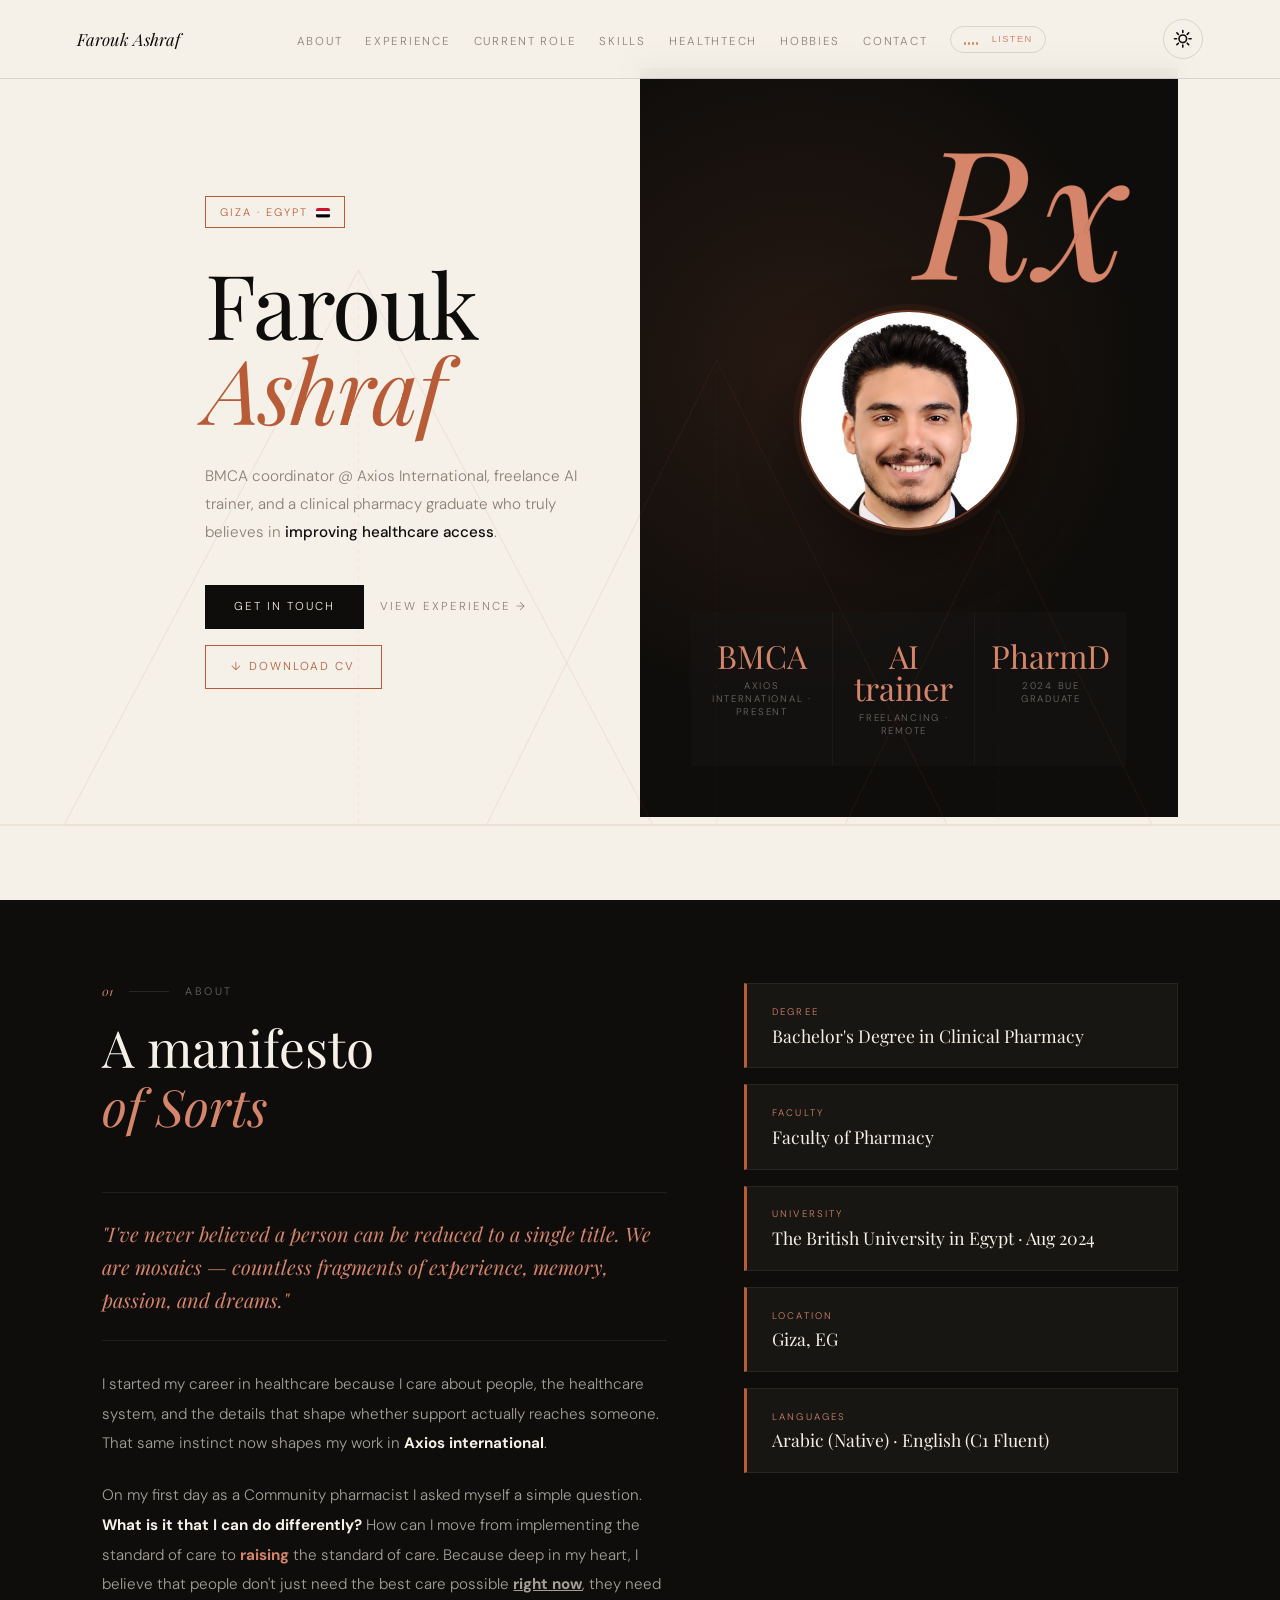
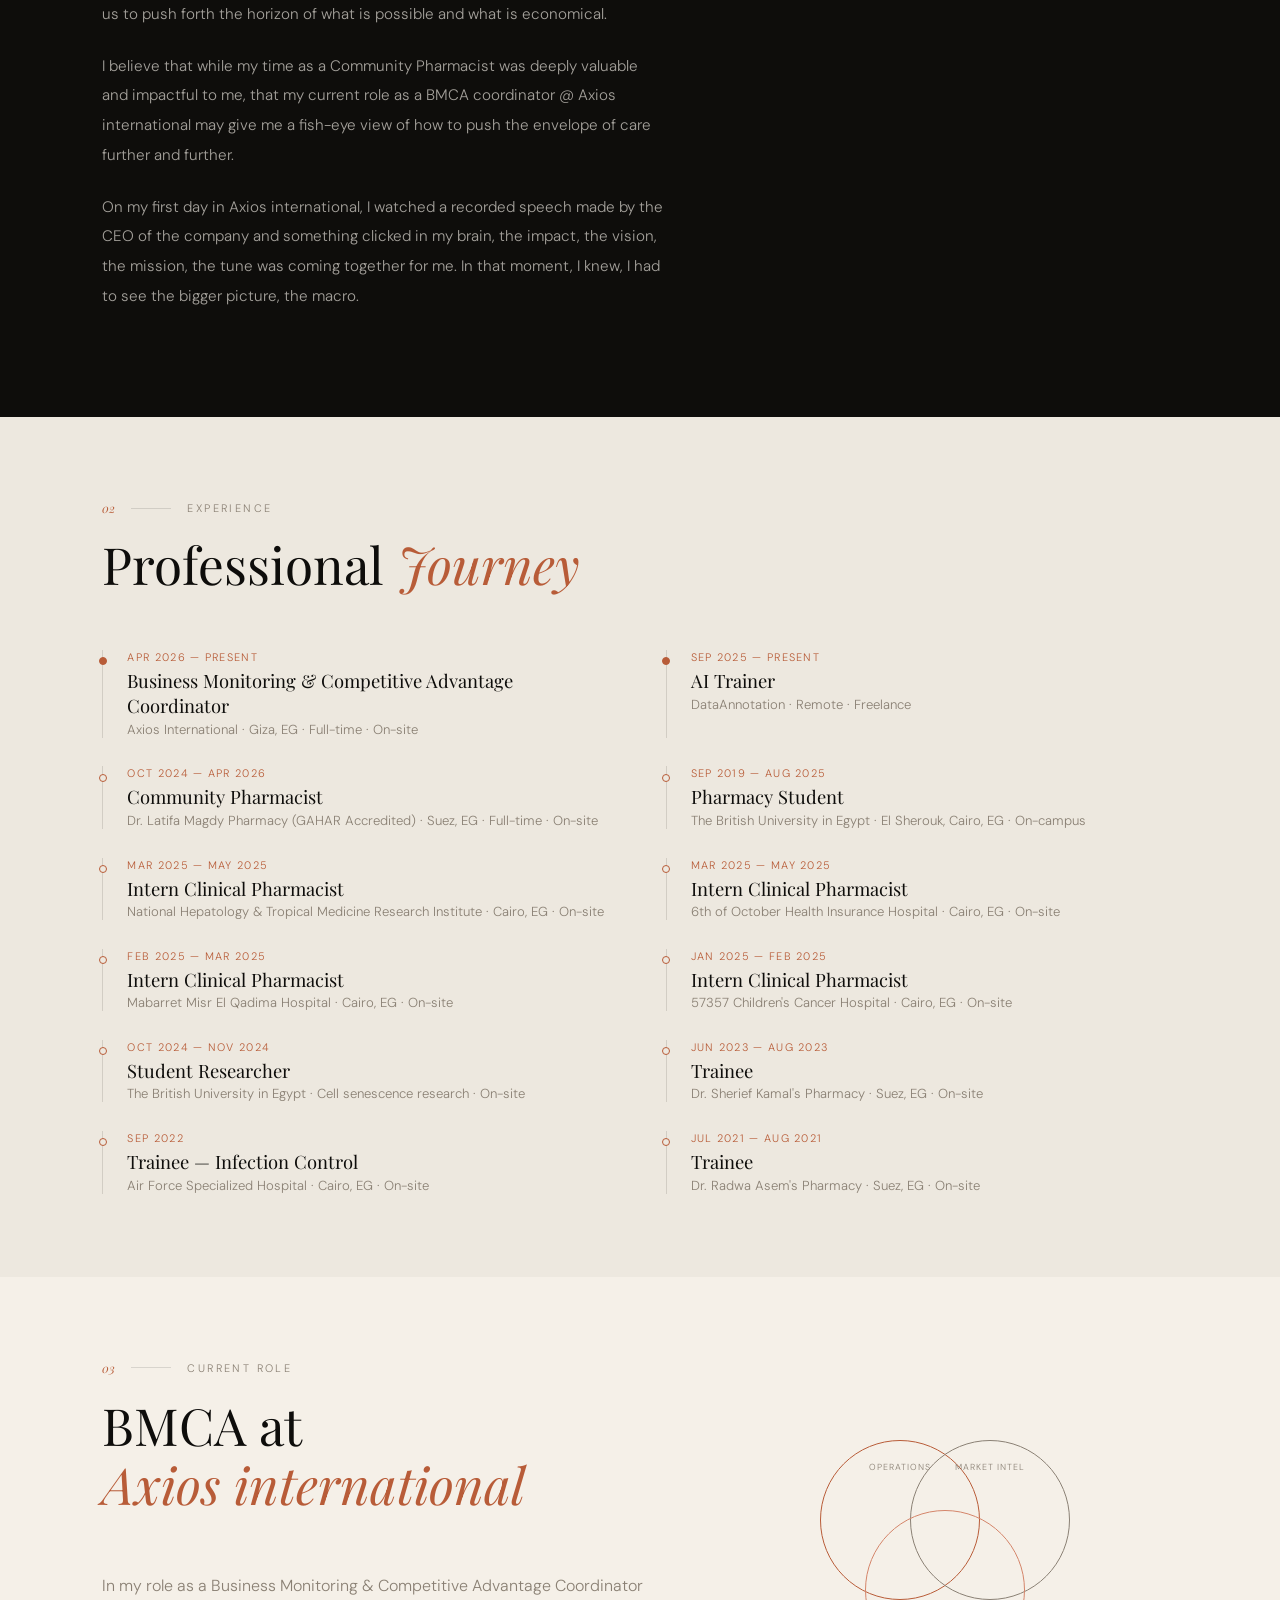
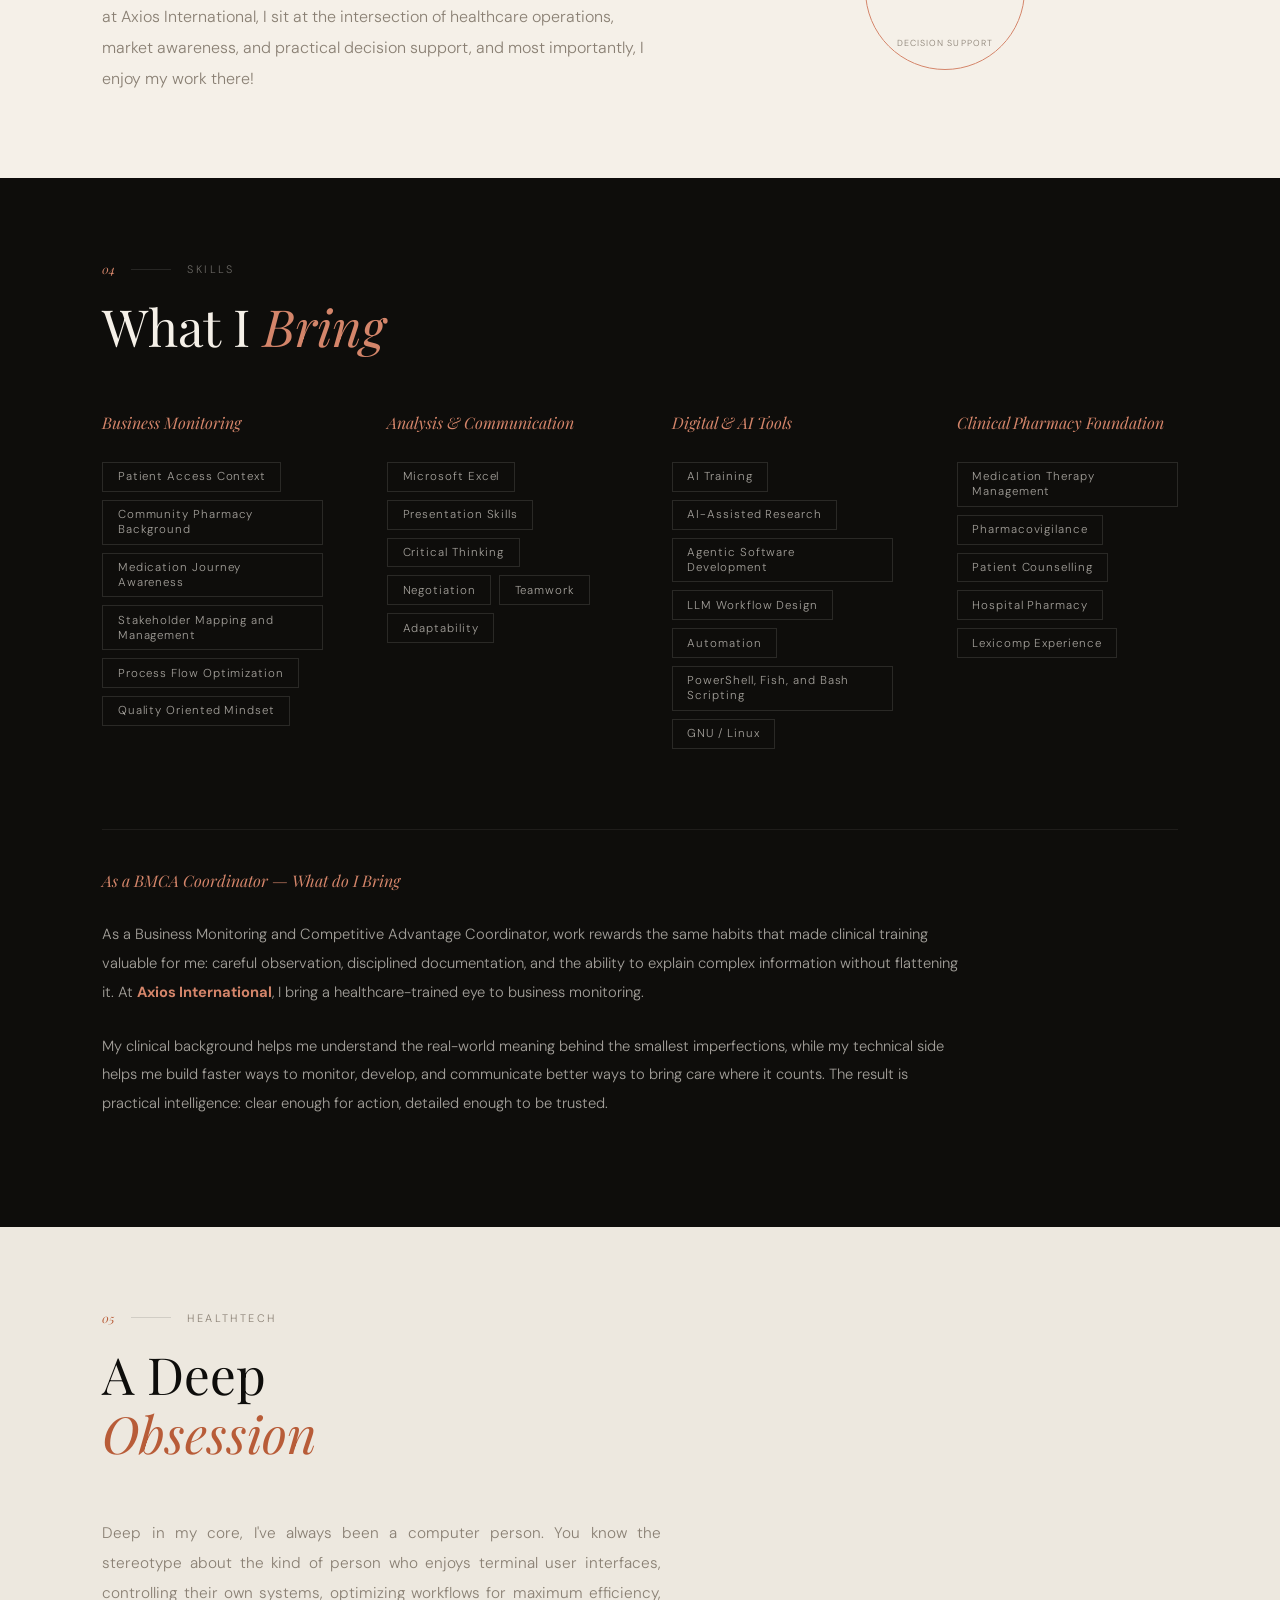
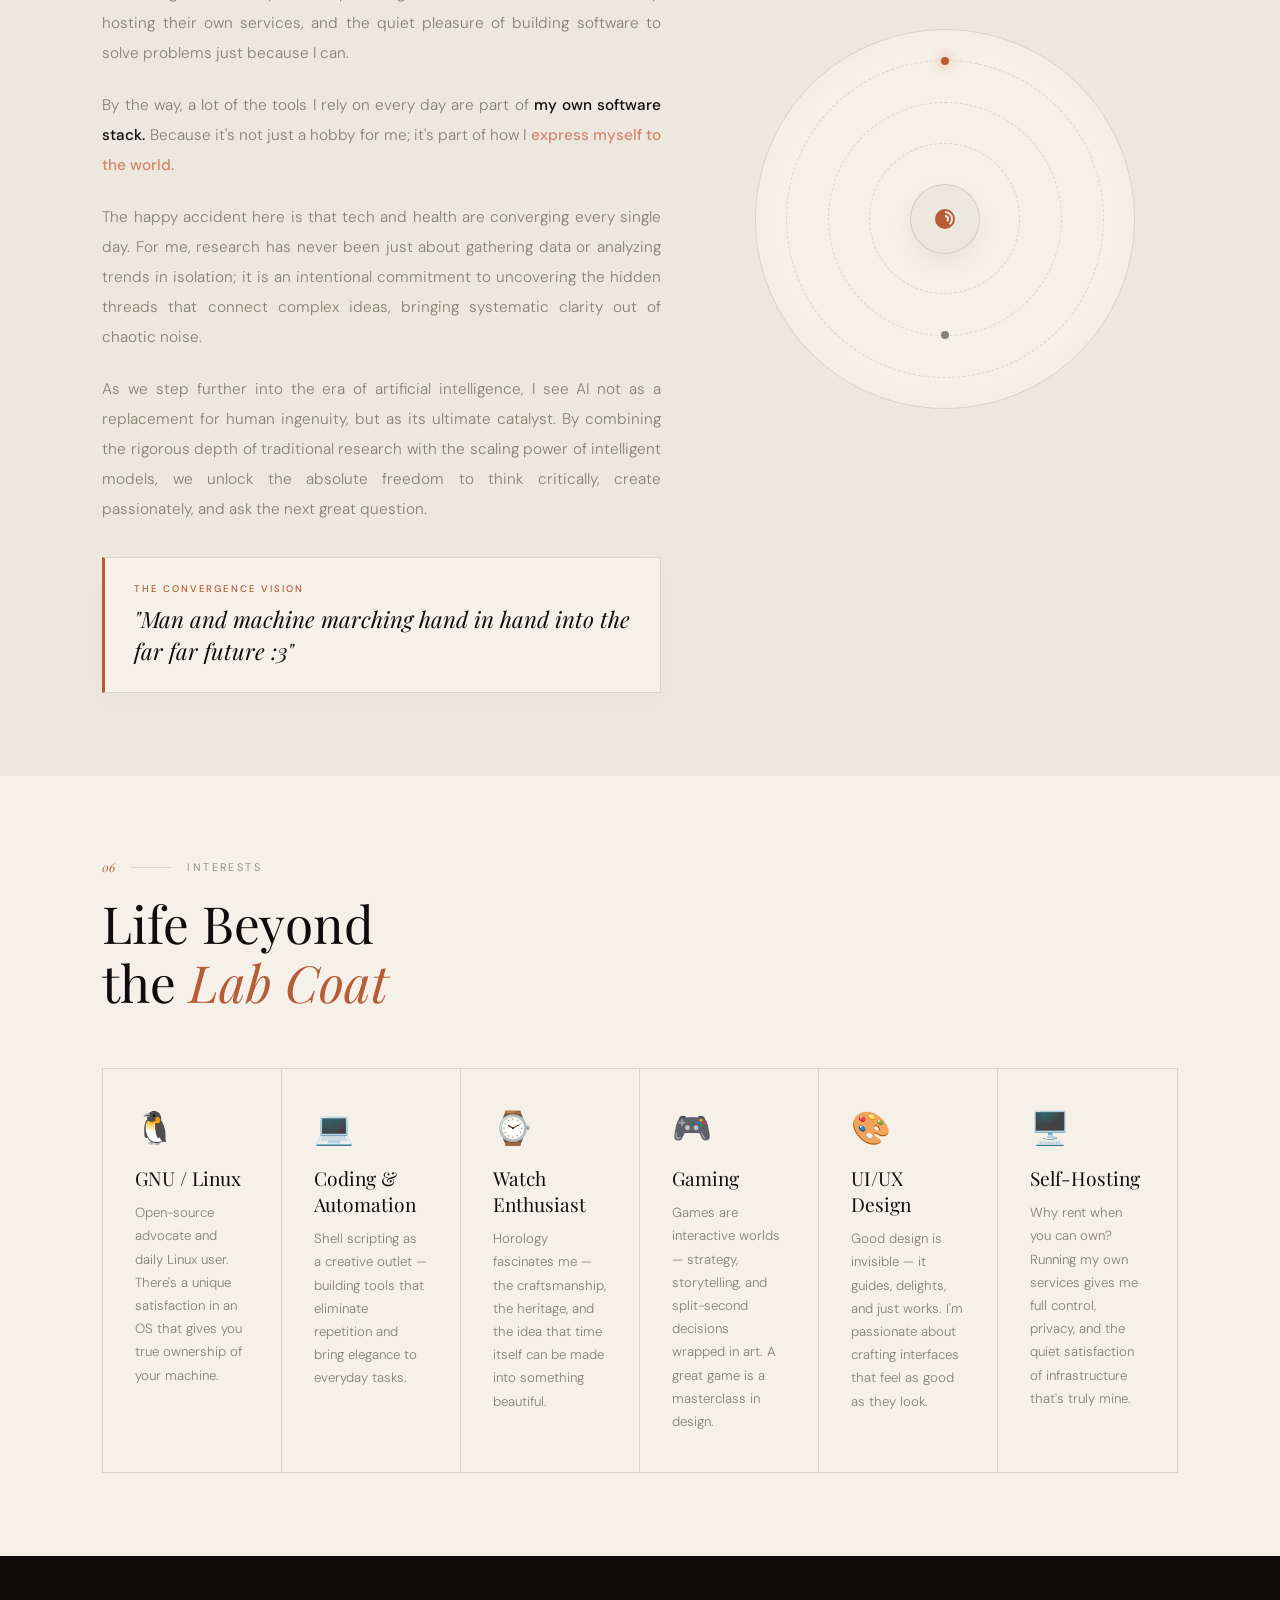
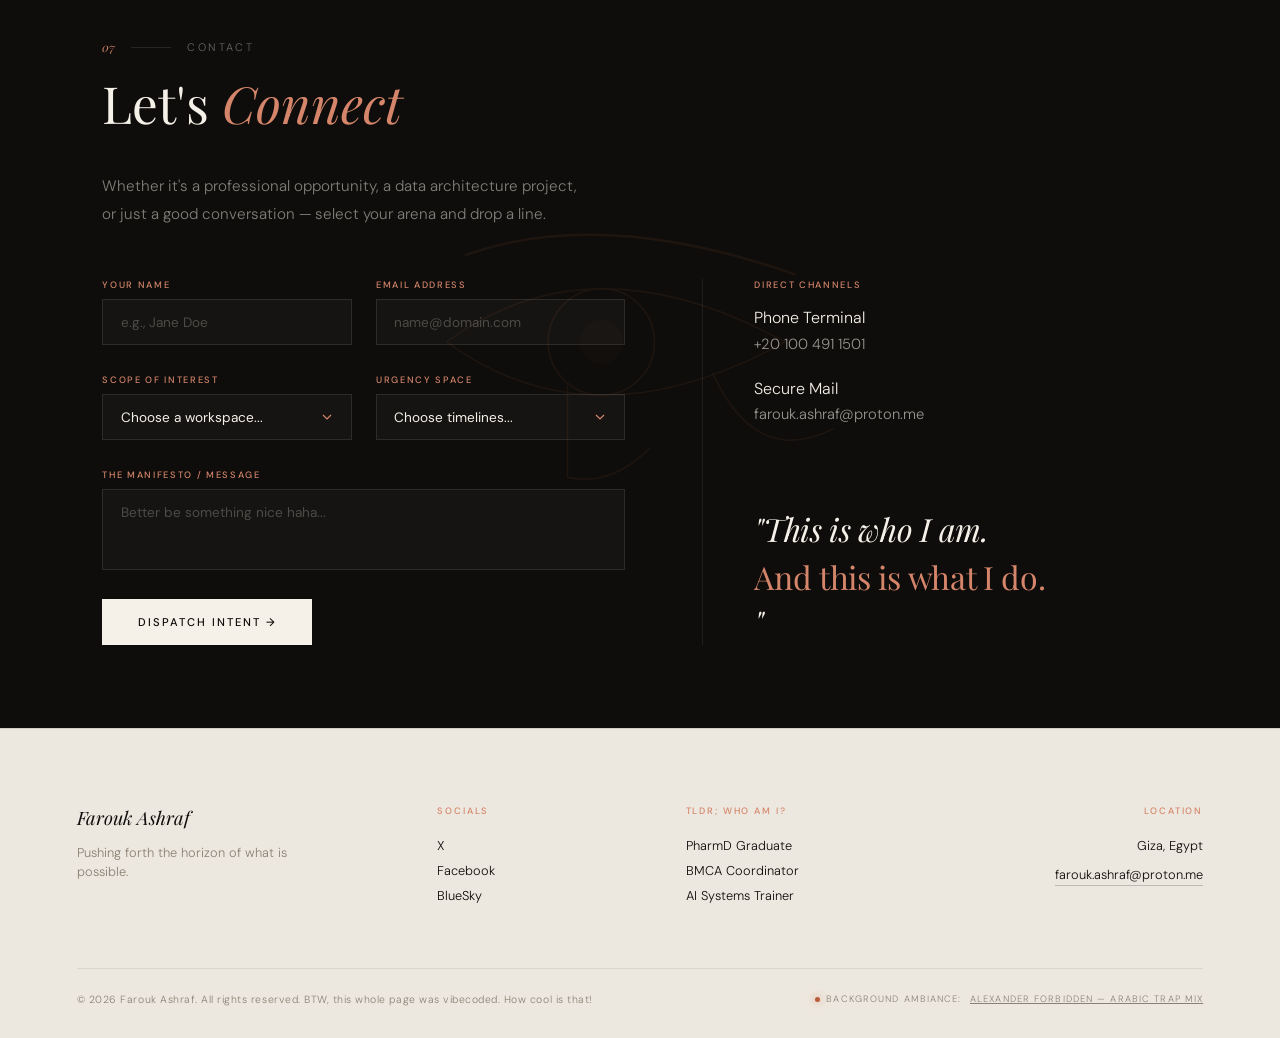
==== index.html @ 3fad33ab "BIG UPDATE" ====
<!DOCTYPE html>
<html lang="en">
<head>
  <link rel="shortcut icon" type="image/x-icon" href="pharmacy.ico">
<meta charset="UTF-8">
<meta name="viewport" content="width=device-width, initial-scale=1.0">
<title>Farouk Ashraf — BMCA Coordinator</title>
<link href="https://fonts.googleapis.com/css2?family=Playfair+Display:ital,wght@0,400;0,500;1,400;1,500&family=DM+Sans:wght@300;400;500&display=swap" rel="stylesheet">
<script>
  (() => {
    const storedTheme = localStorage.getItem('theme-preference');
    const systemPrefersDark = window.matchMedia('(prefers-color-scheme: dark)').matches;
    const theme = storedTheme || (systemPrefersDark ? 'dark' : 'light');
    document.documentElement.setAttribute('data-theme', theme);
  })();
</script>
<style>
  :root {
    --ink: #0e0d0b;
    --paper: #f5f0e8;
    --paper2: #ede8df;
    --rust: #b85c38;
    --rust-light: #d4856a;
    --muted: #8a8074;
    --line: rgba(14,13,11,0.12);
  }

  *, *::before, *::after { box-sizing: border-box; margin: 0; padding: 0; }
  html { scroll-behavior: smooth; }
  html[data-theme="dark"] { color-scheme: dark; }

  body {
    font-family: 'DM Sans', sans-serif;
    background: var(--paper);
    color: var(--ink);
    font-weight: 300;
    overflow-x: hidden;
    transition: background 0.35s ease, color 0.35s ease;
    position: relative;
  }
  body.has-custom-cursor { cursor: none; }

  body,
  nav,
  footer,
  .hero-left,
  .hero-right,
  .about,
  .skills,
  .experience,
  .bmca,
  .tech,
  .hobbies,
  .contact,
  .hobby,
  .bmca-panel,
  .tech-stack,
  .tech-card,
  .contact-item,
  .theme-toggle,
  .nav-menu-toggle,
  .timeline::before,
  .sec-rule,
  .hobbies-row,
  .tech-manifesto,
  .engine-container,
  .bmca-visual,
  .intersection-ring,
  .sacred-geometry,
  .contact-form-container,
  .contact-input,
  .contact-select,
  .btn-submit,
  .audio-node-wrapper,
  .audio-visualizer-node,
  .audio-popup-panel {
    transition: background 0.35s ease, color 0.35s ease, border-color 0.35s ease, box-shadow 0.35s ease;
  }

  .nav-logo,
  .nav-links a,
  h1,
  h2,
  .hero-bio,
  .hero-bio strong,
  .timeline-role,
  .timeline-place,
  .hobby-title,
  .hobby-desc,
  .sec-name,
  .contact-val,
  .closing-signature,
  footer a,
  .manifesto-quote {
    transition: color 0.35s ease;
  }

  .timeline-item::before {
    transition: background 0.35s ease, border-color 0.35s ease;
  }

  /* ── CURSOR ────────────────────────────────────── */
  .cursor {
    width: 10px; height: 10px;
    background: var(--rust); border-radius: 50%;
    position: fixed; pointer-events: none; z-index: 9999;
    top: 0; left: 0;
    opacity: 0;
    transform: translate(-50%, -50%);
    transition: width 0.25s ease, height 0.25s ease, opacity 0.3s ease;
    will-change: left, top;
  }
  .cursor-ring {
    width: 36px; height: 36px;
    border: 1.5px solid var(--rust); border-radius: 50%;
    position: fixed; pointer-events: none; z-index: 9998;
    top: 0; left: 0;
    opacity: 0;
    transform: translate(-50%, -50%);
    transition: width 0.25s ease, height 0.25s ease, opacity 0.3s ease;
    will-change: left, top;
  }
  .cursor.is-visible { opacity: 1; }
  .cursor-ring.is-visible { opacity: 0.45; }
  @media (pointer: coarse) {
    body.has-custom-cursor { cursor: auto; }
    .cursor, .cursor-ring { display: none; }
  }

  /* ── NAV ───────────────────────────────────────── */
  nav {
    position: fixed; top: 0; width: 100%; z-index: 100;
    display: flex; justify-content: space-between; align-items: center;
    padding: 1.2rem 6vw;
    background: rgba(245,240,232,0.93);
    backdrop-filter: blur(12px);
    border-bottom: 1px solid var(--line);
  }
  .nav-logo {
    font-family: 'Playfair Display', serif;
    font-size: 1.05rem; font-style: italic;
    color: var(--ink); text-decoration: none; white-space: nowrap;
  }
  .nav-links { display: flex; gap: clamp(0.7rem, 1.8vw, 1.8rem); list-style: none; align-items: center; }
  .nav-links a {
    font-size: clamp(0.6rem, 1.2vw, 0.72rem);
    letter-spacing: 0.15em; text-transform: uppercase;
    text-decoration: none; color: var(--muted); transition: color 0.3s;
    position: relative;
  }
  .nav-links a::after {
    content: ''; position: absolute; bottom: -3px; left: 0;
    width: 0; height: 1px; background: var(--rust); transition: width 0.3s;
  }
  .nav-links a:hover { color: var(--rust); }
  .nav-links a:hover::after { width: 100%; }
  
  /* ── AUDIO CONTROLLER & FLOATING POPUP SYSTEM ──── */
  .audio-node-wrapper {
    position: relative;
    display: inline-block;
  }
  .audio-visualizer-node {
    display: inline-flex;
    align-items: center;
    gap: 0.6rem;
    border: 1px solid var(--line);
    padding: 0.4rem 0.8rem;
    border-radius: 999px;
    cursor: pointer;
    background: transparent;
    color: var(--rust-light);
    user-select: none;
  }
  .audio-visualizer-node:hover {
    border-color: var(--rust);
    color: var(--rust);
  }
  .visualizer-waves-box {
    display: flex;
    align-items: flex-end;
    gap: 2px;
    width: 18px;
    height: 12px;
  }
  .visualizer-bar {
    width: 2px;
    height: 3px;
    background: currentColor;
    border-radius: 1px;
    transform-origin: bottom;
    transition: height 0.15s ease;
  }
  .audio-node-label {
    font-size: 0.58rem;
    letter-spacing: 0.15em;
    text-transform: uppercase;
    font-weight: 500;
  }

  /* Elegant Glassmorphism Popup Menu Panel */
  .audio-popup-panel {
    position: absolute;
    top: calc(100% + 0.6rem);
    right: 0;
    width: 240px;
    background: rgba(245, 240, 232, 0.96);
    backdrop-filter: blur(16px);
    border: 1px solid var(--line);
    border-radius: 12px;
    padding: 1.2rem;
    box-shadow: 0 16px 36px rgba(14, 13, 11, 0.08);
    display: flex;
    flex-direction: column;
    gap: 1rem;
    opacity: 0;
    visibility: hidden;
    transform: translateY(-8px);
    transition: opacity 0.25s ease, transform 0.25s ease, visibility 0.25s;
    z-index: 200;
  }
  .audio-popup-panel.is-active {
    opacity: 1;
    visibility: visible;
    transform: translateY(0);
  }
  .popup-track-title {
    font-family: 'Playfair Display', serif;
    font-size: 0.88rem;
    font-style: italic;
    color: var(--ink);
    line-height: 1.3;
  }
  .popup-track-artist {
    font-size: 0.62rem;
    letter-spacing: 0.05em;
    color: var(--muted);
    text-transform: uppercase;
    margin-top: -0.2rem;
  }
  .popup-controls-row {
    display: flex;
    align-items: center;
    gap: 1rem;
    border-top: 1px solid rgba(14, 13, 11, 0.06);
    padding-top: 0.8rem;
  }
  .btn-popup-play {
    background: var(--ink);
    border: none;
    color: var(--paper);
    width: 2.2rem;
    height: 2.2rem;
    border-radius: 50%;
    display: flex;
    align-items: center;
    justify-content: center;
    cursor: pointer;
    transition: background 0.3s, transform 0.2s, color 0.3s;
    flex-shrink: 0;
    padding: 0;
  }
  .btn-popup-play:hover {
    background: var(--rust);
    transform: scale(1.05);
  }
  .btn-popup-play svg {
    width: 0.8rem;
    height: 0.8rem;
    fill: currentColor;
    display: block;
  }
  .volume-slider-box {
    display: flex;
    flex-direction: column;
    gap: 0.25rem;
    width: 100%;
  }
  .volume-slider {
    -webkit-appearance: none;
    appearance: none;
    width: 100%;
    height: 3px;
    background: var(--rust);
    border-radius: 2px;
    outline: none;
    cursor: pointer;
  }
  .volume-slider::-webkit-slider-thumb {
    -webkit-appearance: none;
    appearance: none;
    width: 10px;
    height: 10px;
    border-radius: 50%;
    background: var(--rust);
    transition: transform 0.2s;
  }
  .volume-slider::-webkit-slider-thumb:hover {
    transform: scale(1.3);
  }

  .theme-toggle {
    width: 2.5rem;
    height: 2.5rem;
    display: inline-flex;
    align-items: center;
    justify-content: center;
    border: 1px solid var(--line);
    background: transparent;
    color: var(--ink);
    cursor: pointer;
    font-family: inherit;
    padding: 0;
    border-radius: 999px;
    transition: color 0.3s, border-color 0.3s, background 0.3s, transform 0.25s ease, box-shadow 0.25s ease;
  }
  .theme-toggle:hover {
    color: var(--rust);
    border-color: var(--rust);
    background: rgba(184,92,56,0.05);
    transform: translateY(-1px) rotate(8deg);
    box-shadow: 0 8px 18px rgba(14,13,11,0.08);
  }
  .theme-toggle:active {
    transform: scale(0.92) rotate(-6deg);
  }
  .nav-label-short { display: none; }
  .theme-toggle-track {
    position: relative;
    width: 1.35rem;
    height: 1.35rem;
    display: block;
  }
  .theme-icon {
    position: absolute;
    inset: 0;
    width: 100%;
    height: 100%;
    fill: none;
    stroke: currentColor;
    stroke-width: 1.8;
    stroke-linecap: round;
    stroke-linejoin: round;
    transition: transform 0.35s ease, opacity 0.35s ease;
  }
  .theme-icon-moon {
    fill: currentColor;
    stroke: none;
  }
  html[data-theme="light"] .theme-icon-sun {
    opacity: 1;
    transform: rotate(0deg) scale(1);
  }
  html[data-theme="light"] .theme-icon-moon {
    opacity: 0;
    transform: rotate(-90deg) scale(0.4);
  }
  html[data-theme="dark"] .theme-icon-sun {
    opacity: 0;
    transform: rotate(90deg) scale(0.4);
  }
  html[data-theme="dark"] .theme-icon-moon {
    opacity: 1;
    transform: rotate(0deg) scale(1);
  }
  .nav-menu-toggle {
    display: none;
    align-items: center;
    justify-content: center;
    width: 2.5rem;
    height: 2.5rem;
    border: 1px solid var(--line);
    background: transparent;
    color: var(--ink);
    cursor: pointer;
    transition: color 0.3s, border-color 0.3s, background 0.3s;
  }
  .nav-menu-toggle:hover {
    color: var(--rust);
    border-color: var(--rust);
    background: rgba(184,92,56,0.05);
  }
  .nav-menu-icon {
    position: relative;
    display: block;
    width: 1rem;
    height: 0.7rem;
  }
  .nav-menu-icon::before,
  .nav-menu-icon::after,
  .nav-menu-icon span {
    content: '';
    position: absolute;
    left: 0;
    width: 100%;
    height: 1px;
    background: currentColor;
    transition: transform 0.3s ease, opacity 0.3s ease, top 0.3s ease;
  }
  .nav-menu-icon::before { top: 0; }
  .nav-menu-icon span { top: 50%; transform: translateY(-50%); }
  .nav-menu-icon::after { top: calc(100% - 1px); }
  nav.menu-open .nav-menu-icon::before {
    top: 50%;
    transform: translateY(-50%) rotate(45deg);
  }
  nav.menu-open .nav-menu-icon span { opacity: 0; }
  nav.menu-open .nav-menu-icon::after {
    top: 50%;
    transform: translateY(-50%) rotate(-45deg);
  }

  /* ── HERO ──────────────────────────────────────── */
  .hero {
    min-height: 100svh;
    display: grid; grid-template-columns: 1fr 1fr;
    padding-top: 68px;
    position: relative;
  }
  .hero-left {
    display: flex; flex-direction: column; justify-content: center;
    padding: clamp(3rem,8vw,7rem) clamp(1.5rem,4vw,4vw) clamp(3rem,8vw,7rem) clamp(2rem,8vw,8vw);
    position: relative;
    z-index: 5;
  }
  .hero-tag {
    display: inline-block;
    font-size: clamp(0.6rem, 1.1vw, 0.68rem);
    letter-spacing: 0.18em; line-height: 1.7; text-transform: uppercase;
    color: var(--rust); border: 1px solid var(--rust);
    padding: 0.35rem 0.9rem; margin-bottom: clamp(1.2rem,3vw,2rem); width: fit-content; max-width: 100%;
    opacity: 0; animation: fadeUp 0.8s ease forwards 0.2s;
  }
  h1 {
    font-family: 'Playfair Display', serif;
    font-size: clamp(3rem, 7vw, 6.5rem);
    font-weight: 400; line-height: 0.95; letter-spacing: -0.02em;
    margin-bottom: clamp(1.2rem,3vw,2rem);
    opacity: 0; animation: fadeUp 0.9s ease forwards 0.4s;
  }
  h1 em { font-style: italic; color: var(--rust); display: block; }
  .hero-bio {
    font-size: clamp(0.85rem, 1.4vw, 0.95rem); line-height: 1.85; color: var(--muted);
    max-width: 420px; margin-bottom: clamp(1.5rem,3vw,2.5rem);
    opacity: 0; animation: fadeUp 0.8s ease forwards 0.6s;
  }
  .hero-bio strong { color: var(--ink); font-weight: 500; }
  .hero-actions {
    display: flex; gap: 1rem; align-items: center; flex-wrap: wrap;
    opacity: 0; animation: fadeUp 0.8s ease forwards 0.8s;
  }
  .btn-primary {
    font-size: clamp(0.65rem,1.1vw,0.72rem); letter-spacing: 0.18em; text-transform: uppercase;
    text-decoration: none; color: var(--paper); background: var(--ink);
    padding: 0.9rem 1.8rem; transition: background 0.4s; white-space: nowrap;
  }
  .btn-primary:hover { background: var(--rust); }
  .btn-ghost {
    font-size: clamp(0.65rem,1.1vw,0.72rem); letter-spacing: 0.18em; text-transform: uppercase;
    text-decoration: none; color: var(--muted); transition: color 0.3s; white-space: nowrap;
  }
  .btn-ghost:hover { color: var(--rust); }
  .btn-download {
    font-size: clamp(0.65rem,1.1vw,0.72rem); letter-spacing: 0.18em; text-transform: uppercase;
    background: none; border: 1px solid var(--rust); color: var(--rust);
    padding: 0.85rem 1.6rem; cursor: pointer; font-family: inherit;
    transition: background 0.35s, color 0.35s, box-shadow 0.35s, transform 0.25s;
    white-space: nowrap;
    backface-visibility: hidden;
    -webkit-backface-visibility: hidden;
    outline: 1px solid transparent;
    text-decoration: none;
  }
  .btn-download:hover { background: var(--rust); color: var(--paper); transform: translateY(-2px); box-shadow: 0 6px 18px rgba(184,92,56,0.25); }

  .hero-right {
    background: var(--ink); position: relative; overflow: hidden;
    display: flex; flex-direction: column; justify-content: flex-end;
    padding: clamp(2rem,4vw,4rem);
    opacity: 0; animation: fadeIn 1.2s ease forwards 0.3s;
  }
  .hero-right-bg {
    position: absolute; inset: 0; z-index: 2;
    background: radial-gradient(circle at 30% 40%, rgba(184,92,56,0.15), transparent 60%);
  }
  .Rx {
    position: absolute; top: clamp(1.5rem,4vw,3rem); right: clamp(1.5rem,4vw,3rem);
    font-family: 'Playfair Display', serif;
    font-size: clamp(5rem, 14vw, 14rem);
    font-style: italic; font-weight: 400;
    color: var(--rust-light); -webkit-text-stroke: 1px rgba(184,92,56,0.2);
    line-height: 1; pointer-events: none; z-index: 2;
  }
  .portrait-wrap {
    position: absolute;
    top: 50%; left: 50%;
    transform: translate(-50%, -60%);
    z-index: 3;
  }
  @keyframes float {
    0%, 100% { transform: translateY(0px); box-shadow: 0 0 0 6px rgba(184,92,56,0.08), 0 20px 60px rgba(0,0,0,0.4); }
    50%       { transform: translateY(-12px); box-shadow: 0 0 0 6px rgba(184,92,56,0.08), 0 32px 80px rgba(0,0,0,0.3); }
  }
  .portrait {
    width: clamp(140px, 18vw, 220px);
    height: clamp(140px, 18vw, 220px);
    border-radius: 50%;
    object-fit: cover;
    object-position: center top;
    border: 2px solid rgba(184,92,56,0.5);
    box-shadow: 0 0 0 6px rgba(184,92,56,0.08), 0 20px 60px rgba(0,0,0,0.4);
    display: block;
    animation: float 4s ease-in-out infinite;
  }
  .portrait-label {
    text-align: center;
    margin-top: 1rem;
    font-size: clamp(0.58rem, 0.9vw, 0.65rem);
    letter-spacing: 0.2em;
    text-transform: uppercase;
    color: rgba(245,240,232,0.35);
  }
  .hero-stats {
    position: relative; z-index: 4;
    display: grid; grid-template-columns: repeat(3, 1fr);
    gap: 1px; background: rgba(255,255,255,0.05);
  }
  .stat { background: rgba(14,13,11,0.6); padding: clamp(1rem,2.5vw,1.8rem) 1rem; text-align: center; }
  .stat-num {
    font-family: 'Playfair Display', serif;
    font-size: clamp(1.2rem,3vw,2rem); color: var(--rust-light);
    display: block; line-height: 1;
  }
  .stat-label {
    font-size: clamp(0.52rem,0.9vw,0.6rem); letter-spacing: 0.18em; text-transform: uppercase;
    color: rgba(245,240,232,0.4); margin-top: 0.4rem; display: block;
  }

  /* ── GIZA TRIAD LATTICE (NESTED BACKGROUND LAYER) ── */
  .sacred-geometry {
    position: absolute;
    inset: 0;
    opacity: 0.1;
    pointer-events: none;
    z-index: 1;
  }
  .sacred-geometry svg {
    width: 100%;
    height: 100%;
  }

  /* ── SHARED SECTION STYLES ─────────────────────── */
  section { padding: clamp(3rem,6.5vw,5.5rem) clamp(1.5rem,8vw,8vw); position: relative; }

  .sec-meta { display: flex; align-items: center; gap: 1rem; margin-bottom: 1.2rem; }
  .sec-num { font-family: 'Playfair Display', serif; font-size: 0.75rem; color: var(--rust); font-style: italic; }
  .sec-rule { width: 2.5rem; height: 1px; background: var(--line); flex-shrink: 0; }
  .sec-name { font-size: 0.68rem; letter-spacing: 0.22em; text-transform: uppercase; color: var(--muted); }

  h2 {
    font-family: 'Playfair Display', serif;
    font-size: clamp(1.8rem, 4vw, 3.2rem);
    font-weight: 400; line-height: 1.15; margin-bottom: clamp(2rem,5vw,3.5rem);
    position: relative; z-index: 5;
  }
  h2 em { font-style: italic; color: var(--rust); }

  /* ── ABOUT ─────────────────────────────────────── */
  .about {
    background: var(--ink); color: var(--paper);
    display: grid; grid-template-columns: 1.3fr 1fr;
    gap: clamp(2rem,6vw,6rem); align-items: start;
    position: relative;
    overflow: hidden;
  }
  .about-text { position: relative; z-index: 5; }
  .about h2 em { color: var(--rust-light); }
  .about .sec-num { color: var(--rust-light); }
  .about .sec-rule { background: rgba(255,255,255,0.1); }
  .about .sec-name { color: rgba(245,240,232,0.4); }
  .about-text p {
    font-size: clamp(0.85rem,1.4vw,0.95rem); line-height: 1.95;
    color: rgba(245,240,232,0.65); margin-bottom: 1.4rem;
  }
  .pullquote {
    font-family: 'Playfair Display', serif;
    font-size: clamp(1rem,1.8vw,1.25rem); font-style: italic; color: var(--rust-light);
    line-height: 1.65; padding: 1.5rem 0;
    border-top: 1px solid rgba(255,255,255,0.08);
    border-bottom: 1px solid rgba(255,255,255,0.08);
    margin: 1.8rem 0;
  }
  .about-cards { display: flex; flex-direction: column; gap: 1rem; position: relative; z-index: 5; }
  .about-card {
    background: rgba(245,240,232,0.04);
    border: 1px solid rgba(245,240,232,0.07);
    border-left: 3px solid var(--rust);
    padding: 1.3rem 1.6rem;
  }
  .card-label { font-size: 0.6rem; letter-spacing: 0.22em; text-transform: uppercase; color: var(--rust-light); margin-bottom: 0.35rem; }
  .card-val { font-family: 'Playfair Display', serif; font-size: clamp(0.95rem,1.5vw,1.1rem); color: var(--paper); font-weight: 400; }

  /* ── EXPERIENCE ────────────────────────────────── */
  .experience { background: var(--paper2); }
  .timeline { position: relative; padding-left: clamp(1.5rem,4vw,2.5rem); }
  .timeline::before {
    content: ''; position: absolute; left: 0; top: 0.5rem; bottom: 0;
    width: 1px; background: var(--line);
  }
  .timeline-item { position: relative; margin-bottom: clamp(1.3rem,2.8vw,1.8rem); padding-left: clamp(1.5rem,4vw,2rem); }
  .timeline-item::before {
    content: ''; position: absolute; left: -0.5px;
    top: 0.45rem; width: 8px; height: 8px; border-radius: 50%;
    border: 1px solid var(--rust); background: var(--paper2);
    transform: translateX(-50%);
  }
  .timeline-item.current::before { background: var(--rust); }
  .timeline-date { font-size: clamp(0.62rem,1vw,0.68rem); letter-spacing: 0.12em; color: var(--rust); text-transform: uppercase; margin-bottom: 0.25rem; }
  .timeline-role { font-family: 'Playfair Display', serif; font-size: clamp(1rem,1.8vw,1.15rem); font-weight: 400; margin-bottom: 0.15rem; }
  .timeline-place { font-size: clamp(0.75rem,1.2vw,0.82rem); color: var(--muted); }

  /* Experience Horizontal Upgrades */
  @media (min-width: 1025px) {
    .timeline {
      display: grid;
      grid-template-columns: 1fr 1fr;
      gap: 1.8rem clamp(2rem, 4vw, 5rem);
      padding-left: 0;
    }
    .timeline::before {
      display: none;
    }
    .timeline-item {
      padding-left: 1.5rem;
      margin-bottom: 0;
      border-left: 1px solid var(--line);
    }
    .timeline-item::before {
      left: -0.5px;
    }
  }

  /* ── BMCA ROLE / OPERATIONS MATRIX ───────────────── */
  .bmca { background: var(--paper); }
  .bmca-grid {
    display: grid;
    gap: clamp(2rem,4vw,6rem);
    align-items: center;
  }
  @media (min-width: 1025px) {
    .bmca-grid {
      grid-template-columns: 1.2fr 1fr;
    }
  }
  .bmca-intro {
    font-size: clamp(0.9rem,1.45vw,1rem);
    line-height: 1.95;
    color: var(--muted);
    max-width: 700px;
    margin-bottom: 0;
    position: relative; z-index: 5;
  }

  /* Operational Intersection Ring Matrix Asset */
  .bmca-visual {
    width: 100%;
    aspect-ratio: 1.4;
    max-width: 420px;
    margin: 0 auto;
    position: relative;
    display: flex;
    justify-content: center;
    align-items: center;
    z-index: 5;
  }
  .intersection-ring {
    position: absolute;
    width: 160px;
    height: 160px;
    border-radius: 50%;
    border: 1px solid var(--line);
    background: transparent;
    display: flex;
    align-items: center;
    justify-content: center;
  }
  .ring-ops { transform: translate(-45px, -25px); border-color: var(--rust); }
  .ring-market { transform: translate(45px, -25px); border-color: var(--muted); }
  .ring-support { transform: translate(0, 45px); border-color: var(--rust-light); }
  
  .matrix-label {
    font-size: 0.55rem;
    letter-spacing: 0.12em;
    text-transform: uppercase;
    color: var(--muted);
    position: absolute;
  }
  .ring-ops .matrix-label { top: 20px; }
  .ring-market .matrix-label { top: 20px; }
  .ring-support .matrix-label { bottom: 20px; }

  /* ── SKILLS ────────────────────────────────────── */
  .skills { background: var(--ink); }
  .skills h2 { color: var(--paper); }
  .skills h2 em { color: var(--rust-light); }
  .skills .sec-num { color: var(--rust-light); }
  .skills .sec-rule { background: rgba(255,255,255,0.1); }
  .skills .sec-name { color: rgba(245,240,232,0.4); }

  .skills-layout { display: grid; grid-template-columns: repeat(auto-fit, minmax(240px, 1fr)); gap: clamp(2rem,5vw,4rem); position: relative; z-index: 5; }

  .skill-group h3 {
    font-family: 'Playfair Display', serif;
    font-size: clamp(0.9rem,1.5vw,1rem); font-weight: 400; color: var(--rust-light);
    font-style: italic; margin-bottom: 1.2rem;
    padding-bottom: 0.65rem; border-bottom: 0px solid rgba(255,255,255,0.07);
  }
  .skill-pills { display: flex; flex-wrap: wrap; gap: 0.5rem; }
  .pill {
    font-size: clamp(0.65rem,1vw,0.72rem); letter-spacing: 0.08em;
    padding: 0.4rem 0.9rem;
    border: 1px solid rgba(245,240,232,0.12);
    color: rgba(245,240,232,0.65);
    transition: all 0.3s; cursor: default;
  }
  .pill:hover { border-color: var(--rust); color: var(--rust-light); }

  @media (min-width: 1025px) {
    .skills-layout {
      grid-template-columns: repeat(4, 1fr);
    }
  }

  .skill-narrative p {
    font-size: clamp(0.82rem,1.3vw,0.92rem); line-height: 1.95; color: rgba(245,240,232,0.65); margin-bottom: 1.6rem; max-width: 860px;
  }

  /* -- TECH SIDE / CONVERGENCE --------------------- */
  .tech { background: var(--paper2); }
  .tech-grid {
    display: grid;
    gap: clamp(2rem,4vw,6rem);
    align-items: center;
  }
  @media (min-width: 1025px) {
    .tech-grid {
      grid-template-columns: 1.2fr 1fr;
    }
  }
  .tech-copy {
    font-size: clamp(0.86rem,1.35vw,0.96rem);
    line-height: 1.95;
    color: var(--muted);
    max-width: 680px;
    margin-bottom: 1.4rem;
    text-align: justify;
    position: relative; z-index: 5;
  }
  .tech-copy strong {
    color: var(--ink);
    font-weight: 500;
  }

  /* Philosophy Callout Card */
  .tech-manifesto {
    background: var(--paper);
    border: 1px solid var(--line);
    border-left: 3px solid var(--rust);
    padding: 1.5rem 1.8rem;
    margin-top: 2rem;
    box-shadow: 0 10px 30px rgba(14, 13, 11, 0.02);
    position: relative; z-index: 5;
  }
  .manifesto-label {
    font-size: 0.6rem;
    letter-spacing: 0.2em;
    text-transform: uppercase;
    color: var(--rust);
    margin-bottom: 0.5rem;
    font-weight: 500;
  }
  .manifesto-quote {
    font-family: 'Playfair Display', serif;
    font-size: clamp(1.15rem, 1.8vw, 1.4rem);
    font-style: italic;
    color: var(--ink);
    line-height: 1.45;
  }

  /* Dynamic CSS-Driven Horizontal Convergence Engine Visual Asset */
  .engine-container {
    display: flex;
    justify-content: center;
    align-items: center;
    position: relative;
    width: 100%;
    aspect-ratio: 1;
    max-width: 380px;
    margin: 0 auto;
    background: var(--paper);
    border: 1px solid var(--line);
    border-radius: 50%;
    box-shadow: inset 0 0 40px rgba(14,13,11,0.02);
    z-index: 5;
  }
  .orbit-track {
    position: absolute;
    border: 1px dashed var(--line);
    border-radius: 50%;
    animation: spin 30s linear infinite;
  }
  .track-outer { width: 84%; height: 84%; animation-duration: 50s; }
  .track-mid { width: 62%; height: 62%; animation-duration: 30s; animation-direction: reverse; }
  .track-inner { width: 40%; height: 40%; animation-duration: 16s; }

  .engine-node {
    position: absolute;
    width: 8px;
    height: 8px;
    background: var(--rust);
    border-radius: 50%;
    top: -4px;
    left: calc(50% - 4px);
    box-shadow: 0 0 12px var(--rust-light);
  }
  .track-mid .engine-node {
    background: var(--muted);
    box-shadow: none;
    top: auto; bottom: -4px;
  }

  .engine-core {
    width: 70px;
    height: 70px;
    background: var(--paper2);
    border: 1px solid var(--line);
    border-radius: 50%;
    display: flex;
    justify-content: center;
    align-items: center;
    z-index: 5;
    box-shadow: 0 10px 25px rgba(14,13,11,0.05);
  }
  .engine-core svg {
    width: 24px;
    height: 24px;
    fill: var(--rust);
  }

  @keyframes spin { 100% { transform: rotate(360deg); } }

  /* ── HOBBIES ───────────────────────────────────── */
  .hobbies { background: var(--paper); }
  .hobbies-row { display: grid; grid-template-columns: repeat(6, 1fr); border: 1px solid var(--line); overflow: hidden; position: relative; z-index: 5; }
  .hobby { padding: clamp(1.5rem,3vw,2.5rem) clamp(1rem,2.5vw,2rem); border-right: 1px solid var(--line); transition: background 0.3s; backface-visibility: hidden; -webkit-backface-visibility: hidden; }
  .hobby:last-child { border-right: none; }
  .hobby:hover { background: rgba(184,92,56,0.04); }
  .hobby-icon { font-size: clamp(1.5rem,3vw,2rem); margin-bottom: 1rem; display: block; }
  .hobby-title { font-family: 'Playfair Display', serif; font-size: clamp(1rem,1.8vw,1.2rem); font-weight: 400; margin-bottom: 0.6rem; }
  .hobby-desc { font-size: clamp(0.78rem,1.2vw,0.83rem); line-height: 1.75; color: var(--muted); }

  /* ── CONTACT & HIGH-END SELECTION FORM ─────────── */
  .contact { background: var(--ink); text-align: left; overflow: hidden; position: relative; }
  .contact .sec-meta { justify-content: flex-start; align-items: center; }
  .contact h2 { color: var(--paper); margin-bottom: clamp(1.5rem, 3.5vw, 2.5rem); }
  .contact h2 em { color: var(--rust-light); }
  .contact .sec-num { color: var(--rust-light); }
  .contact .sec-rule { background: rgba(255,255,255,0.1); }
  .contact .sec-name { color: rgba(245,240,232,0.4); }
  .contact-tagline { font-size: clamp(0.85rem,1.4vw,0.95rem); line-height: 1.8; color: rgba(245,240,232,0.5); max-width: 480px; margin-bottom: clamp(2rem, 4vw, 3.5rem); position: relative; z-index: 5; }
  
  .contact-container {
    display: grid;
    grid-template-columns: 1.1fr 1fr;
    gap: clamp(3rem, 6vw, 6rem);
    position: relative;
    z-index: 5;
  }

  /* Pure Vector Canvas: Eye of Horus Watermark Background */
  .horus-canvas {
    position: absolute;
    inset: 0;
    pointer-events: none;
    opacity: 0.1;
    z-index: 1;
    display: flex;
    align-items: center;
    justify-content: center;
  }
  .horus-canvas svg {
    width: 85%;
    height: 85%;
    max-width: 580px;
  }

  /* Asymmetric Form Component Structure */
  .contact-form-container {
    display: flex;
    flex-direction: column;
    gap: 1.8rem;
  }
  .form-row {
    display: grid;
    grid-template-columns: 1fr 1fr;
    gap: 1.5rem;
  }
  .form-group {
    display: flex;
    flex-direction: column;
    gap: 0.5rem;
  }
  .form-label {
    font-size: 0.58rem;
    letter-spacing: 0.18em;
    text-transform: uppercase;
    color: var(--rust-light);
    font-weight: 500;
  }
  .contact-input, .contact-select {
    width: 100%;
    background: rgba(245, 240, 232, 0.03);
    border: 1px solid rgba(245, 240, 232, 0.1);
    color: var(--paper);
    font-family: inherit;
    font-size: 0.85rem;
    padding: 0.85rem 1.1rem;
    outline: none;
  }
  .contact-input::placeholder {
    color: rgba(245, 240, 232, 0.25);
  }
  .contact-input:focus, .contact-select:focus {
    border-color: var(--rust-light);
    background: rgba(245, 240, 232, 0.05);
  }
  
  /* Styled Selector Field */
  .contact-select {
    appearance: none;
    -webkit-appearance: none;
    cursor: pointer;
    background-image: url("data:image/svg+xml;utf8,<svg xmlns='http://www.w3.org/2000/svg' width='10' height='6' viewBox='0 0 10 6'><path d='M1 1l4 4 4-4' fill='none' stroke='%23d4856a' stroke-width='1.2'/></svg>");
    background-repeat: no-repeat;
    background-position: right 1.2rem center;
    padding-right: 2.5rem;
  }
  .contact-select option {
    background: #0e0d0b;
    color: #f5f0e8;
  }

  .btn-submit {
    align-self: flex-start;
    font-size: 0.7rem;
    letter-spacing: 0.18em;
    text-transform: uppercase;
    color: var(--ink);
    background: var(--paper);
    border: none;
    padding: 1rem 2.2rem;
    cursor: pointer;
    font-family: inherit;
    font-weight: 500;
  }
  .btn-submit:hover {
    background: var(--rust-light);
    color: #0e0d0b;
  }

  /* Direct Sidebar Info Links */
  .contact-sidebar {
    display: flex;
    flex-direction: column;
    justify-content: space-between;
    border-left: 1px solid rgba(245, 240, 232, 0.08);
    padding-left: clamp(2rem, 4vw, 4rem);
  }
  .sidebar-block {
    display: flex;
    flex-direction: column;
    gap: 1.5rem;
  }
  .sidebar-item {
    text-decoration: none;
    color: var(--paper);
    display: flex;
    flex-direction: column;
    gap: 0.35rem;
  }
  .sidebar-item:hover .contact-val {
    color: var(--rust-light);
  }
  .contact-val {
    font-size: clamp(0.8rem, 1.2vw, 0.92rem);
    color: rgba(245, 240, 232, 0.6);
    word-break: break-all;
  }

  /* UPGRADED SIGNATURE COMPONENT */
  .closing-signature {
    font-family: 'Playfair Display', serif;
    font-size: clamp(1.4rem, 2.5vw, 2.2rem);
    font-style: italic;
    color: var(--paper);
    line-height: 1.4;
    max-width: 100%;
    margin-top: 2.5rem;
    letter-spacing: -0.01em;
  }
  .closing-signature span { 
    color: var(--rust-light); 
    font-style: normal; 
    display: block;
    margin-top: 0.2rem;
  }

  /* ── HIGH-END TYPOGRAPHIC FOOTER ───────────────── */
  footer {
    background: #080706;
    color: rgba(245,240,232,0.65);
    padding: clamp(3rem, 6vw, 5rem) 6vw 2rem;
    border-top: 1px solid var(--line);
    position: relative;
  }
  .footer-grid {
    display: grid;
    grid-template-columns: 1.5fr repeat(2, 1fr) 1.2fr;
    gap: 2.5rem 1.5rem;
    margin-bottom: clamp(3rem, 5vw, 4rem);
    position: relative; z-index: 5;
  }
  .footer-col {
    display: flex;
    flex-direction: column;
    gap: 0.8rem;
  }
  .footer-logo {
    font-family: 'Playfair Display', serif;
    font-size: 1.15rem;
    font-style: italic;
    color: #f1ebe3;
  }
  .footer-tagline {
    font-size: 0.8rem;
    color: var(--muted);
    max-width: 220px;
    line-height: 1.5;
  }
  .footer-label {
    font-size: 0.58rem;
    letter-spacing: 0.2em;
    text-transform: uppercase;
    color: var(--rust-light);
    margin-bottom: 0.4rem;
    font-weight: 500;
  }
  .footer-links {
    list-style: none;
    display: flex;
    flex-direction: column;
    gap: 0.5rem;
    font-size: 0.8rem;
  }
  .footer-links a, .footer-links span {
    color: inherit;
    text-decoration: none;
    transition: color 0.3s ease;
  }
  .footer-links a:hover {
    color: var(--rust-light);
  }
  .col-right {
    align-items: flex-start;
    font-size: 0.8rem;
  }
  @media (min-width: 769px) {
    .col-right { align-items: flex-end; text-align: right; }
  }
  .footer-email {
    color: #f1ebe3;
    text-decoration: none;
    border-bottom: 1px solid rgba(241,235,227,0.2);
    padding-bottom: 2px;
    transition: border-color 0.3s, color 0.3s;
  }
  .footer-email:hover {
    color: var(--rust-light);
    border-color: var(--rust-light);
  }
  .footer-bottom {
    display: flex;
    justify-content: space-between;
    align-items: center;
    flex-wrap: wrap;
    gap: 1rem;
    padding-top: 1.5rem;
    border-top: 1px solid rgba(241,235,227,0.06);
    font-size: 0.65rem;
    letter-spacing: 0.05em;
    color: var(--muted);
    position: relative; z-index: 5;
  }
  .footer-status {
    display: inline-flex;
    align-items: center;
    gap: 0.4rem;
    text-transform: uppercase;
    font-size: 0.58rem;
    letter-spacing: 0.12em;
  }
  .status-dot {
    width: 5px;
    height: 5px;
    background: var(--rust);
    border-radius: 50%;
    display: inline-block;
    box-shadow: 0 0 8px var(--rust-light);
  }

  /* ── DARK MODE OVERRIDES COHERENCE ──────────────── */
  html[data-theme="dark"] body {
    background: #12100d;
    color: #f1ebe3;
  }
  html[data-theme="dark"] nav {
    background: rgba(18,16,13,0.93);
    border-bottom-color: rgba(241,235,227,0.1);
  }
  html[data-theme="dark"] .nav-logo,
  html[data-theme="dark"] .theme-toggle,
  html[data-theme="dark"] h1,
  html[data-theme="dark"] h2,
  html[data-theme="dark"] .hero-bio strong,
  html[data-theme="dark"] .tech-copy strong,
  html[data-theme="dark"] .bmca-point strong,
  html[data-theme="dark"] .timeline-role,
  html[data-theme="dark"] .hobby-title,
  html[data-theme="dark"] .manifesto-quote,
  html[data-theme="dark"] .sacred-geometry,
  html[data-theme="dark"] .horus-canvas,
  html[data-theme="dark"] .closing-signature,
  html[data-theme="dark"] .popup-track-title {
    color: #f1ebe3;
  }
  html[data-theme="dark"] .nav-links a,
  html[data-theme="dark"] .hero-bio,
  html[data-theme="dark"] .bmca-intro,
  html[data-theme="dark"] .tech-copy,
  html[data-theme="dark"] .bmca-point,
  html[data-theme="dark"] .timeline-place,
  html[data-theme="dark"] .hobby-desc,
  html[data-theme="dark"] .sec-name {
    color: #b8aea2;
  }
  html[data-theme="dark"] .theme-toggle {
    border-color: rgba(241,235,227,0.14);
  }
  html[data-theme="dark"] .nav-menu-toggle {
    color: #f1ebe3;
    border-color: rgba(241,235,227,0.14);
  }
  html[data-theme="dark"] .theme-toggle:hover {
    background: rgba(184,92,56,0.12);
    border-color: var(--rust);
    color: var(--rust-light);
  }
  html[data-theme="dark"] .nav-menu-toggle:hover {
    background: rgba(184,92,56,0.12);
    border-color: var(--rust);
    color: var(--rust-light);
  }
  html[data-theme="dark"] .hero-left,
  html[data-theme="dark"] .experience,
  html[data-theme="dark"] .bmca,
  html[data-theme="dark"] .tech,
  html[data-theme="dark"] .hobbies,
  html[data-theme="dark"] .tech-manifesto,
  html[data-theme="dark"] .engine-container,
  html[data-theme="dark"] .bmca-visual {
    background: #080706;
  }
  html[data-theme="dark"] .about,
  html[data-theme="dark"] .skills,
  html[data-theme="dark"] .contact,
  html[data-theme="dark"] .hero-right,
  html[data-theme="dark"] .engine-core,
  html[data-theme="dark"] .contact-select option {
    background: #0d0b09;
  }
  html[data-theme="dark"] .audio-popup-panel {
    background: #181511;
  }
  html[data-theme="dark"] .timeline::before,
  html[data-theme="dark"] .sec-rule,
  html[data-theme="dark"] .bmca-panel,
  html[data-theme="dark"] .tech-stack,
  html[data-theme="dark"] .tech-card,
  html[data-theme="dark"] .hobbies-row,
  html[data-theme="dark"] .hobby,
  html[data-theme="dark"] nav,
  html[data-theme="dark"] .tech-manifesto,
  html[data-theme="dark"] .engine-container,
  html[data-theme="dark"] .orbit-track,
  html[data-theme="dark"] .engine-core,
  html[data-theme="dark"] .intersection-ring,
  html[data-theme="dark"] .audio-popup-panel,
  html[data-theme="dark"] .audio-visualizer-node {
    border-color: rgba(241,235,227,0.1);
  }
  html[data-theme="dark"] .btn-popup-play {
    background: var(--paper);
    color: var(--ink);
  }
  html[data-theme="dark"] .bmca-panel {
    background: rgba(241,235,227,0.035);
  }
  html[data-theme="dark"] .timeline-item::before {
    background: #181511;
  }
  html[data-theme="dark"] .hobby:hover {
    background: rgba(184,92,56,0.1);
  }
  html[data-theme="dark"] footer {
    background: #080706;
    color: rgba(241,235,227,0.65);
  }

  /* Dynamic light theme style adjustments for structural assets */
  html[data-theme="light"] footer {
    background: var(--paper2);
    color: var(--ink);
  }
  html[data-theme="light"] .footer-logo,
  html[data-theme="light"] .footer-email {
    color: var(--ink);
  }
  html[data-theme="light"] .footer-email {
    border-bottom-color: rgba(14,13,11,0.2);
  }
  html[data-theme="light"] .footer-bottom {
    border-top-color: rgba(14,13,11,0.08);
  }
  html[data-theme="light"] .sacred-geometry,
  html[data-theme="light"] .horus-canvas {
    color: var(--rust);
  }

  /* ── ANIMATIONS ────────────────────────────────── */
  @keyframes fadeUp { from { opacity: 0; transform: translateY(24px); } to { opacity: 1; transform: translateY(0); } }
  @keyframes fadeIn { to { opacity: 1; } }

  .reveal { opacity: 0; transform: translateY(28px); transition: opacity 0.85s ease, transform 0.85s ease; }
  .reveal.visible { opacity: 1; transform: none; }
  .hero-reveal { transition: opacity 0.85s ease, transform 0.85s ease; }
  .hero-reveal.hidden { opacity: 0; transform: translateY(24px); }
  .d1 { transition-delay: 0.1s; }
  .d2 { transition-delay: 0.2s; }
  .d3 { transition-delay: 0.3s; }

  /* ── RESPONSIVE BREAKPOINTS ────────────────────── */

  /* Tablet landscape */
  @media (max-width: 1024px) {
    .about { grid-template-columns: 1fr; }
    .about-cards { display: grid; grid-template-columns: 1fr 1fr; gap: 1rem; }
    .bmca-grid { grid-template-columns: 1fr; gap: 3rem; }
    .tech-grid { grid-template-columns: 1fr; gap: 3rem; }
    .hobbies-row { grid-template-columns: repeat(3, 1fr); }
    .contact-container { grid-template-columns: 1fr; gap: 4rem; }
    .contact-sidebar { border-left: none; border-top: 1px solid rgba(245, 240, 232, 0.08); padding-left: 0; padding-top: 3rem; }
    .footer-grid { grid-template-columns: 1fr 1fr; gap: 3rem 1.5rem; }
    .col-brand { grid-column: 1 / -1; }
  }

  /* Tablet portrait / large mobile */
  @media (max-width: 768px) {
    nav {
      padding: 0.9rem 5vw;
      flex-wrap: wrap;
      gap: 0.8rem 1rem;
      align-items: center;
    }
    .nav-logo { font-size: 0.96rem; }
    .nav-links {
      order: 3;
      width: 100%;
      gap: 1rem;
      justify-content: center;
      flex-wrap: wrap;
    }
    .theme-toggle {
      margin-left: auto;
      padding: 0.65rem 0.8rem;
    }

    .hero { grid-template-columns: 1fr; min-height: auto; padding-top: 116px; }
    .hero-left { padding: 3.5rem 6vw 2.5rem; }
    .hero-right {
      min-height: auto;
      justify-content: flex-start;
      padding: 2rem 1.25rem 1.25rem;
      gap: 1.5rem;
    }
    .Rx { font-size: clamp(4rem, 18vw, 8rem); }
    .portrait-wrap {
      position: relative;
      top: auto;
      left: auto;
      transform: none;
      display: flex;
      flex-direction: column;
      align-items: center;
      margin: 0 auto;
    }
    .portrait {
      width: clamp(150px, 42vw, 210px);
      height: clamp(150px, 42vw, 210px);
    }

    .hobbies-row { grid-template-columns: repeat(2, 1fr); }
    .tech-stack { grid-template-columns: 1fr; }
    .tech-card,
    .tech-card:nth-child(2n),
    .tech-card:nth-last-child(-n+2) {
      border-right: 0;
      border-bottom: 1px solid var(--line);
      min-height: auto;
    }
    .tech-card:last-child { border-bottom: 0; }
    .hobby { border-bottom: 1px solid var(--line); }
    .hobby:nth-child(2n) { border-right: none; }
    .hobby:last-child { border-bottom: none; }

    .about-cards { grid-template-columns: 1fr; }
  }

  /* Small mobile */
  @media (max-width: 480px) {
    nav {
      padding: 0.7rem 4vw;
      gap: 0.4rem;
      display: grid;
      grid-template-columns: auto minmax(0, 1fr) auto auto;
      align-items: center;
      flex-wrap: nowrap;
    }
    .nav-logo {
      width: auto;
      flex: 0 0 auto;
      text-align: left;
      font-size: 0.82rem;
      justify-self: start;
    }
    .nav-links {
      order: 2;
      width: 100%;
      flex: 0 1 auto;
      min-width: 0;
      gap: 0.35rem;
      justify-content: center;
      justify-self: center;
      flex-wrap: nowrap;
      overflow: hidden;
      padding-left: 0;
      margin: 0 auto;
    }
    .nav-links li:nth-child(n+4) { display: none; }
    .nav-links li {
      flex: 0 0 auto;
      min-width: 0;
    }
    .nav-links li:nth-child(-n+2) a {
      display: inline-flex;
      align-items: center;
      justify-content: flex-start;
      white-space: nowrap;
    }
    .nav-links li:nth-child(3) a {
      display: inline-flex;
      align-items: center;
      justify-content: flex-start;
      width: 3rem;
      padding-right: 0.8rem;
      overflow: hidden;
    }
    .nav-links a {
      font-size: 0.52rem;
      letter-spacing: 0.11em;
    }
    .nav-label-full { display: inline; }
    .nav-label-short { display: none; }
    .theme-toggle {
      order: 3;
      flex: 0 0 auto;
      width: 2.55rem;
      height: 2.55rem;
      margin: 0;
      justify-self: end;
    }
    .theme-toggle-track {
      width: 1.95rem;
      height: 1.95rem;
    }
    .theme-icon {
      stroke-width: 2.15;
    }
    .nav-menu-toggle {
      display: inline-flex;
      order: 4;
      flex: 0 0 auto;
      margin-left: 0;
      width: 2.25rem;
      height: 2.25rem;
      justify-self: end;
    }
    nav.menu-open {
      align-items: center;
    }
    nav.menu-open .nav-links {
      grid-column: 1 / -1;
      width: 100%;
      margin: 0;
      padding-top: 0.9rem;
      margin-top: 0.15rem;
      border-top: 1px solid var(--line);
      display: flex;
      flex-direction: column;
      align-items: flex-start;
      justify-content: flex-start;
      gap: 0.8rem;
    }
    nav.menu-open .nav-links li {
      display: block !important;
      width: 100%;
    }
    nav.menu-open .nav-links li:nth-child(3) a {
      width: auto;
      padding-right: 0;
      overflow: visible;
    }
    nav.menu-open .nav-label-full { display: inline; }
    nav.menu-open .nav-label-short { display: none; }

    h1 { font-size: clamp(2.6rem, 12vw, 3.5rem); }
    .hero { padding-top: 112px; }
    .hero-left { padding-top: 2.75rem; }
    .hero-tag {
      max-width: 100%;
      line-height: 1.5;
      white-space: normal;
    }
    .hero-actions > * {
      width: 100%;
      text-align: center;
      justify-content: center;
    }
    .hero-right {
      padding: 1.5rem 1rem 1rem;
    }
    .hero-stats { grid-template-columns: 1fr; }
    .stat-num { font-size: 1.1rem; }
    .stat-label { font-size: 0.48rem; letter-spacing: 0.1em; }
    section { padding: 3.5rem 5vw; }
    .form-row { grid-template-columns: 1fr; gap: 1.8rem; }
    .btn-submit { width: 100%; text-align: center; }
    .footer-grid { grid-template-columns: 1fr; gap: 2rem; }
  }
</style>
</head>
<body>

<div class="cursor" id="cursor"></div>
<div class="cursor-ring" id="ring"></div>

<!-- Hidden YouTube Audio Player Target Shell Wrapper -->
<div id="ytAudioPlayerFrame" style="position:absolute; width:1px; height:1px; opacity:0; pointer-events:none; overflow:hidden; left:-9999px; top:-9999px;"></div>

<nav>
  <a href="#" class="nav-logo">Farouk Ashraf</a>
  <ul class="nav-links">
    <li><a href="#about">About</a></li>
    <li><a href="#experience">Experience</a></li>
    <li><a href="#bmca">Current role</a></li>
    <li><a href="#skills"><span class="nav-label-full">Skills</span><span class="nav-label-short">Sk..</span></a></li>
    <li><a href="#tech">HealthTech</a></li>
    <li><a href="#hobbies">Hobbies</a></li>
    <li><a href="#contact">Contact</a></li>
    
    <!-- Persistent Asymmetric Rhythmic Audio Dropdown Wrapper -->
    <li class="audio-node-wrapper">
      <button class="audio-visualizer-node" id="ytAudioNode" type="button" aria-label="Toggle structural background stream">
        <span class="visualizer-waves-box">
          <span class="visualizer-bar" id="vBar1"></span>
          <span class="visualizer-bar" id="vBar2"></span>
          <span class="visualizer-bar" id="vBar3"></span>
          <span class="visualizer-bar" id="vBar4"></span>
        </span>
        <span class="audio-node-label" id="audioNodeStatus">Listen</span>
      </button>

      <!-- Glassmorphism Dropdown Interface Panel -->
      <div class="audio-popup-panel" id="audioPopup">
        <div class="popup-track-title">Arabic Trap Mix 2020</div>
        <div class="popup-track-artist">Alexander Forbidden</div>
        <div class="popup-controls-row">
          <button class="btn-popup-play" id="popupPlayBtn" aria-label="Toggle audio playback">
            <!-- Mastery SVG Vector Replacement for Play Icon Layout -->
            <svg id="playIconSvg" viewBox="0 0 24 24"><path d="M8 5v14l11-7z"/></svg>
          </button>
          <div class="volume-slider-box">
            <span class="form-label" style="font-size:0.5rem; letter-spacing:0.1em;">Attenuation</span>
            <input type="range" class="volume-slider" id="volumeSlider" min="0" max="100" value="40" aria-label="Volume controller">
          </div>
        </div>
      </div>
    </li>
  </ul>
  <button class="nav-menu-toggle" id="navMenuToggle" type="button" aria-label="Open navigation menu" aria-expanded="false">
    <span class="nav-menu-icon"><span></span></span>
  </button>
  <button class="theme-toggle" id="themeToggle" type="button" aria-label="Toggle color theme" aria-pressed="false">
    <span class="theme-toggle-track" aria-hidden="true">
      <svg class="theme-icon theme-icon-sun" viewBox="0 0 24 24" aria-hidden="true">
        <circle cx="12" cy="12" r="4.2"/>
        <path d="M12 2.75v2.3M12 18.95v2.3M21.25 12h-2.3M5.05 12h-2.3M18.54 5.46l-1.63 1.63M7.09 16.91l-1.63 1.63M18.54 18.54l-1.63-1.63M7.09 7.09L5.46 5.46"/>
      </svg>
      <svg class="theme-icon theme-icon-moon" viewBox="0 0 24 24" aria-hidden="true">
        <path d="M12 3a10 10 0 0 0-7.36 17.23 10 10 0 0 0 14.51 0A10 10 0 0 0 12 3zm0 18a8 8 0 0 1-5.89-13.78 8 8 0 0 1 11.78 0A8 8 0 0 1 12 21z"/>
      </svg>
    </span>
  </button>
</nav>

<!-- HERO -->
<section class="hero">
  <!-- Clean, Authentic Giza Pyramid Triad Alignment Lattice Background Layer -->
  <div class="sacred-geometry">
    <svg viewBox="0 0 1000 600" preserveAspectRatio="none">
      <!-- Khufu (Great Pyramid) Wireframe -->
      <polygon points="50,550 280,180 510,550" fill="none" stroke="currentColor" stroke-width="0.75"/>
      <line x1="280" y1="180" x2="280" y2="550" stroke="currentColor" stroke-width="0.5" stroke-dasharray="3 3"/>
      
      <!-- Khafre Wireframe -->
      <polygon points="380,550 560,240 740,550" fill="none" stroke="currentColor" stroke-width="0.75"/>
      <line x1="560" y1="240" x2="560" y2="550" stroke="currentColor" stroke-width="0.5" stroke-dasharray="3 3"/>
      
      <!-- Menkaure Wireframe -->
      <polygon points="660,550 780,340 900,550" fill="none" stroke="currentColor" stroke-width="0.75"/>
      <line x1="780" y1="340" x2="780" y2="550" stroke="currentColor" stroke-width="0.5" stroke-dasharray="3 3"/>
      
      <!-- Astronomical Alignment Axis Line -->
      <line x1="0" y1="550" x2="1000" y2="550" stroke="currentColor" stroke-width="1"/>
    </svg>
  </div>

  <div class="hero-left">
    <span class="hero-tag hero-reveal">Giza · Egypt <svg xmlns="http://www.w3.org/2000/svg" viewBox="0 0 900 600" style="width:1.3em;height:0.87em;vertical-align:middle;display:inline-block;margin-left:0.3em;border-radius:2px;"><rect width="900" height="200" fill="#CE1126"/><rect y="200" width="900" height="200" fill="#fff"/><rect y="400" width="900" height="200" fill="#000"/><g transform="translate(450,300)"><path d="M0-60 L14 20 L-40-22 L40-22 L-14 20Z" fill="#C09300" transform="scale(0.9)"/></g></svg></span>
    <h1 class="hero-reveal">Farouk<br><em>Ashraf</em></h1>
    <p class="hero-bio hero-reveal">
      BMCA coordinator @ Axios International, freelance AI trainer, and a clinical pharmacy graduate who truly believes in <strong>improving healthcare access</strong>.
    </p>
    <div class="hero-actions hero-reveal">
      <a href="#contact" class="btn-primary">Get in Touch</a>
      <a href="#experience" class="btn-ghost">View Experience →</a>
      <a class="btn-download" href="Assets/btn-download.pdf" download="Farouk_Ashraf_Resume.pdf">↓ Download CV</a>
    </div>
  </div>
  <div class="hero-right hero-reveal">
    <div class="hero-right-bg"></div>
    <span class="Rx">Rx</span>
    <div class="portrait-wrap">
      <img class="portrait" src="Assets/portrait.jpg" alt="Farouk Ashraf">
    </div>
    <div class="hero-stats">
      <div class="stat">
        <span class="stat-num">BMCA</span>
        <span class="stat-label">Axios international · Present</span>
      </div>
      <div class="stat">
        <span class="stat-num">AI trainer</span>
        <span class="stat-label">Freelancing · Remote</span>
      </div>
      <div class="stat">
        <span class="stat-num">PharmD</span>
        <span class="stat-label">2024 BUE Graduate</span>
      </div>
    </div>
  </div>
</section>

<!-- ABOUT -->
<section class="about" id="about">
  <div class="about-text">
    <div class="sec-meta reveal">
      <span class="sec-num">01</span>
      <div class="sec-rule"></div>
      <span class="sec-name">About</span>
    </div>
    <h2 class="reveal">A manifesto<br><em>of Sorts</em></h2>
    <div class="pullquote reveal">
      "I've never believed a person can be reduced to a single title. We are mosaics — countless fragments of experience, memory, passion, and dreams."
    </div>
    <p class="reveal">I started my career in healthcare because I care about people, the healthcare system, and the details that shape whether support actually reaches someone. That same instinct now shapes my work in <strong style="color:var(--paper)">Axios international</strong>.</p>
    <p class="reveal">On my first day as a Community pharmacist I asked myself a simple question. <strong style="color:var(--paper)">What is it that I can do differently?</strong> How can I move from implementing the standard of care to <strong style="color:var(--rust-light)">raising</strong> the standard of care. Because deep in my heart, I believe that people don't just need the best care possible <strong><u>right now</u></strong>, they need us to push forth the horizon of what is possible and what is economical.</p>
    <p class="reveal">I believe that while my time as a Community Pharmacist was deeply valuable and impactful to me, that my current role as a BMCA coordinator @ Axios international may give me a fish-eye view of how to push the envelope of care further and further.</p>
    <p class="reveal">On my first day in Axios international, I watched a recorded speech made by the CEO of the company and something clicked in my brain, the impact, the vision, the mission, the tune was coming together for me. In that moment, I knew, I had to see the bigger picture, the macro.</p>
  </div>
  <div class="about-cards reveal">
    <div class="about-card">
      <div class="card-label">Degree</div>
      <div class="card-val">Bachelor's Degree in Clinical Pharmacy</div>
    </div>
    <div class="about-card">
      <div class="card-label">Faculty</div>
      <div class="card-val">Faculty of Pharmacy</div>
    </div>
    <div class="about-card">
      <div class="card-label">University</div>
      <div class="card-val">The British University in Egypt · Aug 2024</div>
    </div>
    <div class="about-card">
      <div class="card-label">Location</div>
      <div class="card-val">Giza, EG</div>
    </div>
    <div class="about-card">
      <div class="card-label">Languages</div>
      <div class="card-val">Arabic (Native) · English (C1 Fluent)</div>
    </div>
  </div>
</section>

<!-- EXPERIENCE -->
<section class="experience" id="experience">
  <div class="sec-meta reveal">
    <span class="sec-num">02</span>
    <div class="sec-rule"></div>
    <span class="sec-name">Experience</span>
  </div>
  <h2 class="reveal">Professional <em>Journey</em></h2>
  <div class="timeline">
    <div class="timeline-item current reveal">
      <div class="timeline-date">Apr 2026 — Present</div>
      <div class="timeline-role">Business Monitoring & Competitive Advantage Coordinator</div>
      <div class="timeline-place">Axios International · Giza, EG · Full-time · On-site</div>
    </div>
    <div class="timeline-item current reveal">
      <div class="timeline-date">Sep 2025 — Present</div>
      <div class="timeline-role">AI Trainer</div>
      <div class="timeline-place">DataAnnotation · Remote · Freelance</div>
    </div>
    <div class="timeline-item reveal d1">
      <div class="timeline-date">Oct 2024 — Apr 2026</div>
      <div class="timeline-role">Community Pharmacist</div>
      <div class="timeline-place">Dr. Latifa Magdy Pharmacy (GAHAR Accredited) · Suez, EG · Full-time · On-site</div>
    </div>
    <div class="timeline-item reveal d1">
      <div class="timeline-date">Sep 2019 — Aug 2025</div>
      <div class="timeline-role">Pharmacy Student</div>
      <div class="timeline-place">The British University in Egypt · El Sherouk, Cairo, EG · On-campus</div>
    </div>
    <div class="timeline-item reveal d1">
      <div class="timeline-date">Mar 2025 — May 2025</div>
      <div class="timeline-role">Intern Clinical Pharmacist</div>
      <div class="timeline-place">National Hepatology & Tropical Medicine Research Institute · Cairo, EG · On-site</div>
    </div>
    <div class="timeline-item reveal d1">
      <div class="timeline-date">Mar 2025 — May 2025</div>
      <div class="timeline-role">Intern Clinical Pharmacist</div>
      <div class="timeline-place">6th of October Health Insurance Hospital · Cairo, EG · On-site</div>
    </div>
    <div class="timeline-item reveal d2">
      <div class="timeline-date">Feb 2025 — Mar 2025</div>
      <div class="timeline-role">Intern Clinical Pharmacist</div>
      <div class="timeline-place">Mabarret Misr El Qadima Hospital · Cairo, EG · On-site</div>
    </div>
    <div class="timeline-item reveal d2">
      <div class="timeline-date">Jan 2025 — Feb 2025</div>
      <div class="timeline-role">Intern Clinical Pharmacist</div>
      <div class="timeline-place">57357 Children's Cancer Hospital · Cairo, EG · On-site</div>
    </div>
    <div class="timeline-item reveal d3">
      <div class="timeline-date">Oct 2024 — Nov 2024</div>
      <div class="timeline-role">Student Researcher</div>
      <div class="timeline-place">The British University in Egypt · Cell senescence research · On-site</div>
    </div>
    <div class="timeline-item reveal d3">
      <div class="timeline-date">Jun 2023 — Aug 2023</div>
      <div class="timeline-role">Trainee</div>
      <div class="timeline-place">Dr. Sherief Kamal's Pharmacy · Suez, EG · On-site</div>
    </div>
    <div class="timeline-item reveal d3">
      <div class="timeline-date">Sep 2022</div>
      <div class="timeline-role">Trainee — Infection Control</div>
      <div class="timeline-place">Air Force Specialized Hospital · Cairo, EG · On-site</div>
    </div>
    <div class="timeline-item reveal d3">
      <div class="timeline-date">Jul 2021 — Aug 2021</div>
      <div class="timeline-role">Trainee</div>
      <div class="timeline-place">Dr. Radwa Asem's Pharmacy · Suez, EG · On-site</div>
    </div>
  </div>
</section>

<!-- BMCA ROLE -->
<section class="bmca" id="bmca">
  <div class="sec-meta reveal">
    <span class="sec-num">03</span>
    <div class="sec-rule"></div>
    <span class="sec-name">Current Role</span>
  </div>
  <div class="bmca-grid">
    <div>
      <h2 class="reveal">BMCA at<br><em>Axios international</em></h2>
      <p class="bmca-intro reveal">
        In my role as a Business Monitoring & Competitive Advantage Coordinator at Axios International, I sit at the intersection of healthcare operations, market awareness, and practical decision support, and most importantly, I enjoy my work there!
      </p>
    </div>
    
    <!-- Operational Intersection Ring Matrix Asset -->
    <div class="bmca-visual reveal d1">
      <div class="intersection-ring ring-ops">
        <span class="matrix-label">Operations</span>
      </div>
      <div class="intersection-ring ring-market">
        <span class="matrix-label">Market Intel</span>
      </div>
      <div class="intersection-ring ring-support">
        <span class="matrix-label">Decision Support</span>
      </div>
    </div>
  </div>
</section>

<!-- SKILLS -->
<section class="skills" id="skills">
  <div class="sec-meta reveal">
    <span class="sec-num">04</span>
    <div class="sec-rule"></div>
    <span class="sec-name">Skills</span>
  </div>
  <h2 class="reveal">What I <em>Bring</em></h2>
  <div class="skills-layout">

    <div class="skill-group reveal d1">
      <h3>Business Monitoring</h3>
      <div class="skill-pills">
        <span class="pill">Patient Access Context</span>
        <span class="pill">Community Pharmacy Background</span>
        <span class="pill">Medication Journey Awareness</span>
        <span class="pill">Stakeholder Mapping and Management</span>
        <span class="pill">Process Flow Optimization</span>
        <span class="pill">Quality Oriented Mindset</span>
      </div>
    </div>

    <div class="skill-group reveal">
      <h3>Analysis & Communication</h3>
      <div class="skill-pills">
        <span class="pill">Microsoft Excel</span>
        <span class="pill">Presentation Skills</span>
        <span class="pill">Critical Thinking</span>
        <span class="pill">Negotiation</span>
        <span class="pill">Teamwork</span>
        <span class="pill">Adaptability</span>
      </div>
    </div>

    <div class="skill-group reveal d1">
      <h3>Digital & AI Tools</h3>
      <div class="skill-pills">
        <span class="pill">AI Training</span>
        <span class="pill">AI-Assisted Research</span>
        <span class="pill">Agentic Software Development</span>
        <span class="pill">LLM Workflow Design</span>
        <span class="pill">Automation</span>
        <span class="pill">PowerShell, Fish, and Bash Scripting</span>
        <span class="pill">GNU / Linux</span>
      </div>
    </div>

    <div class="skill-group reveal">
      <h3>Clinical Pharmacy Foundation</h3>
      <div class="skill-pills">
        <span class="pill">Medication Therapy Management</span>
        <span class="pill">Pharmacovigilance</span>
        <span class="pill">Patient Counselling</span>
        <span class="pill">Hospital Pharmacy</span>
        <span class="pill">Lexicomp Experience</span>
      </div>
    </div>

    <div class="skill-group reveal d1 skill-narrative" style="grid-column: 1 / -1; border-top: 1px solid rgba(245,240,232,0.07); padding-top: 2.5rem; margin-top: 1rem;">
      <h3>As a BMCA Coordinator — What do I Bring</h3>
      <p>
        As a Business Monitoring and Competitive Advantage Coordinator, work rewards the same habits that made clinical training valuable for me: careful observation, disciplined documentation, and the ability to explain complex information without flattening it. At <strong style="color:var(--rust-light)">Axios International</strong>, I bring a healthcare-trained eye to business monitoring.
      </p>
      <p>
        My clinical background helps me understand the real-world meaning behind the smallest imperfections, while my technical side helps me build faster ways to monitor, develop, and communicate better ways to bring care where it counts. The result is practical intelligence: clear enough for action, detailed enough to be trusted.
      </p>
    </div>

  </div>
</section>

<!-- TECH SIDE / CONVERGENCE -->
<section class="tech" id="tech">
  <div class="sec-meta reveal">
    <span class="sec-num">05</span>
    <div class="sec-rule"></div>
    <span class="sec-name">HealthTech</span>
  </div>
  <div class="tech-grid">
    <div>
      <h2 class="reveal">A Deep<br><em>Obsession</em></h2>
      <p class="tech-copy reveal">
        Deep in my core, I've always been a computer person. You know the stereotype about the kind of person who enjoys terminal user interfaces, controlling their own systems, optimizing workflows for maximum efficiency, hosting their own services, and the quiet pleasure of building software to solve problems just because I can.
      </p>
      <p class="tech-copy reveal d1">
        By the way, a lot of the tools I rely on every day are part of <strong>my own software stack.</strong> Because it's not just a hobby for me; it's part of how I <strong style="color:var(--rust-light)">express myself to the world.</strong>
      </p>
      <p class="tech-copy reveal d2">
        The happy accident here is that tech and health are converging every single day. For me, research has never been just about gathering data or analyzing trends in isolation; it is an intentional commitment to uncovering the hidden threads that connect complex ideas, bringing systematic clarity out of chaotic noise.
      </p>
      <p class="tech-copy reveal d2">
        As we step further into the era of artificial intelligence, I see AI not as a replacement for human ingenuity, but as its ultimate catalyst. By combining the rigorous depth of traditional research with the scaling power of intelligent models, we unlock the absolute freedom to think critically, create passionately, and ask the next great question.
      </p>

      <div class="tech-manifesto reveal d3">
        <div class="manifesto-label">The Convergence Vision</div>
        <div class="manifesto-quote">
          "Man and machine marching hand in hand into the far far future :3"
        </div>
      </div>
    </div>

    <div class="reveal d2" style="display: flex; align-items: center; justify-content: center;">
      <div class="engine-container">
        <div class="orbit-track track-outer"><div class="engine-node"></div></div>
        <div class="orbit-track track-mid"><div class="engine-node"></div></div>
        <div class="orbit-track track-inner"></div>
        <div class="engine-core">
          <svg viewBox="0 0 24 24">
            <path d="M12,2A10,10 0 0,0 2,12A10,10 0 0,0 12,22A10,10 0 0,0 22,12A10,10 0 0,0 12,2M12,4A8,8 0 0,1 20,12C20,14.39 18.95,16.54 17.29,18L15.87,16.59C17.19,15.41 18,13.8 18,12A6,6 0 0,0 12,6V4M12,8A4,4 0 0,1 16,12C16,13.2 15.47,14.28 14.62,15L13.21,13.59C13.7,13.23 14,12.65 14,12A2,2 0 0,0 12,10V8Z"/>
          </svg>
        </div>
      </div>
    </div>
  </div>
</section>

<!-- HOBBIES -->
<section class="hobbies" id="hobbies">
  <div class="sec-meta reveal">
    <span class="sec-num">06</span>
    <div class="sec-rule"></div>
    <span class="sec-name">Interests</span>
  </div>
  <h2 class="reveal">Life Beyond<br>the <em>Lab Coat</em></h2>
  <div class="hobbies-row">
    <div class="hobby reveal">
      <span class="hobby-icon">🐧</span>
      <h3 class="hobby-title">GNU / Linux</h3>
      <p class="hobby-desc">Open-source advocate and daily Linux user. There's a unique satisfaction in an OS that gives you true ownership of your machine.</p>
    </div>
    <div class="hobby reveal d1">
      <span class="hobby-icon">💻</span>
      <h3 class="hobby-title">Coding & Automation</h3>
      <p class="hobby-desc">Shell scripting as a creative outlet — building tools that eliminate repetition and bring elegance to everyday tasks.</p>
    </div>
    <div class="hobby reveal d2">
      <span class="hobby-icon">⌚</span>
      <h3 class="hobby-title">Watch Enthusiast</h3>
      <p class="hobby-desc">Horology fascinates me — the craftsmanship, the heritage, and the idea that time itself can be made into something beautiful.</p>
    </div>
    <div class="hobby reveal d3">
      <span class="hobby-icon">🎮</span>
      <h3 class="hobby-title">Gaming</h3>
      <p class="hobby-desc">Games are interactive worlds — strategy, storytelling, and split-second decisions wrapped in art. A great game is a masterclass in design.</p>
    </div>
    <div class="hobby reveal d3">
      <span class="hobby-icon">🎨</span>
      <h3 class="hobby-title">UI/UX Design</h3>
      <p class="hobby-desc">Good design is invisible — it guides, delights, and just works. I'm passionate about crafting interfaces that feel as good as they look.</p>
    </div>
    <div class="hobby reveal d3">
      <span class="hobby-icon">🖥️</span>
      <h3 class="hobby-title">Self-Hosting</h3>
      <p class="hobby-desc">Why rent when you can own? Running my own services gives me full control, privacy, and the quiet satisfaction of infrastructure that's truly mine.</p>
    </div>
  </div>
</section>

<!-- CONTACT -->
<section class="contact" id="contact">
  <!-- Clean, Blueprint Canvas Watermark: Eye of Horus -->
  <div class="horus-canvas">
    <svg viewBox="0 0 600 400" fill="none" stroke="currentColor" stroke-width="1.5" stroke-linecap="round" stroke-linejoin="round">
      <path d="M100,200 Q250,90 450,200 Q250,310 100,200 Z" />
      <circle cx="260" cy="200" r="55" />
      <circle cx="260" cy="200" r="22" fill="currentColor" opacity="0.3"/>
      <path d="M120,110 Q260,60 460,130" stroke-width="2.5" />
      <path d="M225,245 L225,340 Q270,350 310,310" />
      <path d="M375,232 Q420,330 500,290" />
    </svg>
  </div>

  <div class="sec-meta reveal">
    <span class="sec-num">07</span>
    <div class="sec-rule"></div>
    <span class="sec-name">Contact</span>
  </div>
  <h2 class="reveal">Let's <em>Connect</em></h2>
  <p class="contact-tagline reveal">Whether it's a professional opportunity, a data architecture project, or just a good conversation — select your arena and drop a line.</p>
  
  <div class="contact-container reveal">
    <!-- Fully Functional Form Connected to Formspree Endpoint -->
    <form class="contact-form-container" action="https://formspree.io/f/mvznvlkz" method="POST">
      <div class="form-row">
        <div class="form-group">
          <label class="form-label">Your Name</label>
          <input type="text" name="name" class="contact-input" placeholder="e.g., Jane Doe" required>
        </div>
        <div class="form-group">
          <label class="form-label">Email Address</label>
          <input type="email" name="_replyto" class="contact-input" placeholder="name@domain.com" required>
        </div>
      </div>

      <div class="form-row">
        <div class="form-group">
          <label class="form-label">Scope of Interest</label>
          <select name="scope" class="contact-select" required>
            <option value="" disabled selected>Choose a workspace...</option>
            <option value="Commisions">Commissioning a project? Abshir!</option>
            <option value="Job offer">Offering me a job? How kind of you</option>
            <option value="Friendly conversation">Want a friendly conversation? Let's Gooooo</option>
            <option value="Other">Other</option>
          </select>
        </div>
        <div class="form-group">
          <label class="form-label">Urgency Space</label>
          <select name="urgency" class="contact-select" required>
            <option value="" disabled selected>Choose timelines...</option>
            <option value="Immediate Catalyst">Immediate (Active Project)</option>
            <option value="Future Horizon">Future Horizon (Planning Phase)</option>
            <option value="Casual Dialogue">Casual Dialogue (No Pacing)</option>
          </select>
        </div>
      </div>

      <div class="form-group">
        <label class="form-label">The Manifesto / Message</label>
        <input type="text" name="message" class="contact-input" placeholder="Better be something nice haha..." style="padding-bottom: 3rem;" required>
      </div>

      <!-- Hidden pipeline fields configuration -->
      <input type="hidden" name="_subject" value="New Portfolio Alignment Intent Captured">
      <input type="hidden" name="_honeypot" style="display:none">

      <button type="submit" class="btn-submit">Dispatch Intent →</button>
    </form>

    <!-- Sidebar Direct Channels Links -->
    <div class="contact-sidebar">
      <div class="sidebar-block">
        <div class="form-label" style="margin-bottom: -0.5rem;">Direct Channels</div>
        
        <a href="tel:+201004911501" class="sidebar-item">
          <span class="contact-type">Phone Terminal</span>
          <span class="contact-val">+20 100 491 1501</span>
        </a>
        
        <a href="mailto:farouk.ashraf@proton.me" class="sidebar-item">
          <span class="contact-type">Secure Mail</span>
          <span class="contact-val">farouk.ashraf@proton.me</span>
        </a>
      </div>

      <!-- Redesigned Typographic Manifesto Signature -->
      <p class="closing-signature">"This is who I am.<br><span>And this is what I do.</span>"</p>
    </div>
  </div>
</section>

<!-- HIGH-END EDITORIAL FOOTER MAPS NATIVELY -->
<footer class="reveal">
  <div class="footer-grid">
    <div class="footer-col col-brand">
      <span class="footer-logo">Farouk Ashraf</span>
      <p class="footer-tagline">Pushing forth the horizon of what is possible.</p>
    </div>
    
    <div class="footer-col">
      <span class="footer-label">Socials</span>
      <ul class="footer-links">
        <li><a href="https://x.com/grep_the_vibe">X</a></li>
        <li><a href="https://www.facebook.com/faroukashraf01/">Facebook</a></li>
        <li><a href="https://bsky.app/profile/fubarfarouk.bsky.social">BlueSky</a></li>
      </ul>
    </div>

    <div class="footer-col">
      <span class="footer-label">TLDR; Who am I?</span>
      <ul class="footer-links">
        <li><span>PharmD Graduate</span></li>
        <li><span>BMCA Coordinator</span></li>
        <li><span>AI Systems Trainer</span></li>
      </ul>
    </div>

    <div class="footer-col col-right">
      <span class="footer-label">Location</span>
      <span class="footer-val">Giza, Egypt</span>
      <a href="mailto:farouk.ashraf@proton.me" class="footer-email">farouk.ashraf@proton.me</a>
    </div>
  </div>

  <div class="footer-bottom">
    <span>&copy; <span id="footerYear">2026</span> Farouk Ashraf. All rights reserved. BTW, this whole page was vibecoded. How cool is that!</span>
    <!-- Dynamic Music Attribution Embedded Masterfully into Footer Meta Links -->
    <span class="footer-status">
      <span class="status-dot"></span> Background Ambiance: 
      <a href="https://www.youtube.com/watch?v=pCfqB2nKi7A&list=PLg7IwUwqnBsDGrTeUiIC5K08YjO0Ogjcq" target="_blank" style="text-decoration: underline; color: inherit; font-size: inherit; margin-left: 2px;">
        Alexander Forbidden — Arabic Trap Mix
      </a>
    </span>
  </div>
</footer>

<script>
  const nav = document.querySelector('nav');
  const navMenuToggle = document.getElementById('navMenuToggle');
  const themeToggle = document.getElementById('themeToggle');
  const mediaQuery = window.matchMedia('(prefers-color-scheme: dark)');

  function setMobileMenu(open) {
    nav.classList.toggle('menu-open', open);
    navMenuToggle.setAttribute('aria-expanded', String(open));
    navMenuToggle.setAttribute('aria-label', open ? 'Close navigation menu' : 'Open navigation menu');
  }

  function applyTheme(theme) {
    document.documentElement.setAttribute('data-theme', theme);
    themeToggle.setAttribute('aria-label', theme === 'dark' ? 'Switch to light mode' : 'Switch to dark mode');
    themeToggle.setAttribute('aria-pressed', String(theme === 'dark'));
  }

  function setManualTheme(theme) {
    localStorage.setItem('theme-preference', theme);
    applyTheme(theme);
  }

  applyTheme(document.documentElement.getAttribute('data-theme') || 'light');

  themeToggle.addEventListener('click', () => {
    const nextTheme = document.documentElement.getAttribute('data-theme') === 'dark' ? 'light' : 'dark';
    setManualTheme(nextTheme);
  });

  mediaQuery.addEventListener('change', event => {
    if (localStorage.getItem('theme-preference')) return;
    applyTheme(event.matches ? 'dark' : 'light');
  });

  navMenuToggle.addEventListener('click', () => {
    setMobileMenu(!nav.classList.contains('menu-open'));
  });

  document.querySelectorAll('.nav-links a').forEach(link => {
    link.addEventListener('click', () => setMobileMenu(false));
  });

  window.addEventListener('resize', () => {
    if (window.innerWidth > 480) setMobileMenu(false);
  });
  // Custom cursor
  if (window.matchMedia('(pointer: fine)').matches) {
    document.body.classList.add('has-custom-cursor');
    const cursor = document.getElementById('cursor');
    const ring   = document.getElementById('ring');
    let mx = window.innerWidth / 2, my = window.innerHeight / 2;
    let rx = mx, ry = my;
    let visible = false;

    document.addEventListener('mousemove', e => {
      mx = e.clientX; my = e.clientY;
      cursor.style.left = mx + 'px';
      cursor.style.top  = my + 'px';
      if (!visible) {
        visible = true;
        cursor.classList.add('is-visible');
        ring.classList.add('is-visible');
      }
    });

    document.addEventListener('mouseleave', () => {
      visible = false;
      cursor.classList.remove('is-visible');
      ring.classList.remove('is-visible');
    });

    (function tick() {
      rx += (mx - rx) * 0.12;
      ry += (my - ry) * 0.12;
      ring.style.left = rx + 'px';
      ring.style.top  = ry + 'px';
      requestAnimationFrame(tick);
    })();

    document.querySelectorAll('a, button, select, input, .audio-visualizer-node, .volume-slider').forEach(el => {
      el.addEventListener('mouseenter', () => {
        cursor.style.width = cursor.style.height = '18px';
        ring.style.width   = ring.style.height   = '54px';
      });
      el.addEventListener('mouseleave', () => {
        cursor.style.width = cursor.style.height = '10px';
        ring.style.width   = ring.style.height   = '36px';
      });
    });
  }

  // Scroll reveal — fade in AND fade out
  const observer = new IntersectionObserver(entries => {
    entries.forEach(e => {
      if (e.isIntersecting) {
        e.target.classList.add('visible');
      } else {
        e.target.classList.remove('visible');
      }
    });
  }, { threshold: 0.12 });
  document.querySelectorAll('.reveal').forEach(el => observer.observe(el));

  // Hero elements — fade out when scrolled away, fade back in when returning
  const heroObserver = new IntersectionObserver(entries => {
    entries.forEach(e => {
      if (e.isIntersecting) {
        e.target.classList.remove('hidden');
      } else {
        e.target.classList.add('hidden');
      }
    });
  }, { threshold: 0.05 });
  document.querySelectorAll('.hero-reveal').forEach(el => heroObserver.observe(el));

  // Automated contextual data binding for footer timeline
  document.getElementById('footerYear').textContent = new Date().getFullYear();

  /* ── INTERACTIVE AUTOMATED BACKGROUND AUDIO CONTROLLER EXECUTION ── */
  let audioPlayer;
  let visualizerInterval;
  let audioAutoplayBootstrapped = false;

  const audioTriggerNode = document.getElementById('ytAudioNode');
  const popupContainer = document.getElementById('audioPopup');
  const inlineStateText = document.getElementById('audioNodeStatus');
  const popupPlayControl = document.getElementById('popupPlayBtn');
  const playIconSvg = document.getElementById('playIconSvg');
  const attenuationSlider = document.getElementById('volumeSlider');
  const visualWaves = [
    document.getElementById('vBar1'),
    document.getElementById('vBar2'),
    document.getElementById('vBar3'),
    document.getElementById('vBar4')
  ];

  // Inject official standard asynchronous framework script for YouTube IFrame actions
  const tag = document.createElement('script');
  tag.src = "https://www.youtube.com/iframe_api";
  const firstScriptTag = document.getElementsByTagName('script')[0];
  firstScriptTag.parentNode.insertBefore(tag, firstScriptTag);

  function onYouTubeIframeAPIReady() {
    audioPlayer = new YT.Player('ytAudioPlayerFrame', {
      height: '1',
      width: '1',
      videoId: 'pCfqB2nKi7A',
      playerVars: {
        'autoplay': 0,
        'controls': 0,
        'disablekb': 1,
        'fs': 0,
        'rel': 0,
        'modestbranding': 1
      },
      events: {
        'onReady': onPlayerReady,
        'onStateChange': onPlayerStateChange
      }
    });
  }

  function onPlayerReady() {
    audioPlayer.setVolume(40);
    document.body.addEventListener('click', bootstrapAutoplayStream, { once: true });
  }

  function bootstrapAutoplayStream() {
    if (audioAutoplayBootstrapped || !audioPlayer) return;
    audioPlayer.playVideo();
    audioAutoplayBootstrapped = true;
  }

  function onPlayerStateChange(event) {
    if (event.data === YT.PlayerState.PLAYING) {
      inlineStateText.textContent = "Playing";
      // Pure SVG markup swapping for geometric pause icon layout bars
      playIconSvg.innerHTML = '<path d="M6 19h4V5H6v14zm8-14v14h4V5h-4z"/>';
      startVisualizerAnimation();
    } else {
      inlineStateText.textContent = "Paused";
      // Pure SVG markup swapping for geometric play icon layout arrow
      playIconSvg.innerHTML = '<path d="M8 5v14l11-7z"/>';
      stopVisualizerAnimation();
    }
  }

  function startVisualizerAnimation() {
    if (visualizerInterval) clearInterval(visualizerInterval);
    visualizerInterval = setInterval(() => {
      visualWaves.forEach(bar => {
        const bounceMetric = Math.floor(Math.random() * 12) + 3;
        bar.style.height = bounceMetric + 'px';
      });
    }, 120);
  }

  function stopVisualizerAnimation() {
    clearInterval(visualizerInterval);
    visualWaves.forEach(bar => {
      bar.style.height = '3px';
    });
  }

  audioTriggerNode.addEventListener('click', (e) => {
    e.stopPropagation();
    popupContainer.classList.toggle('is-active');
  });

  popupContainer.addEventListener('click', (e) => {
    e.stopPropagation();
  });

  document.addEventListener('click', () => {
    popupContainer.classList.remove('is-active');
  });

  popupPlayControl.addEventListener('click', () => {
    if (!audioPlayer) return;
    const currentState = audioPlayer.getPlayerState();
    if (currentState === YT.PlayerState.PLAYING) {
      audioPlayer.pauseVideo();
    } else {
      audioPlayer.playVideo();
    }
  });

  attenuationSlider.addEventListener('input', (e) => {
    if (!audioPlayer) return;
    audioPlayer.setVolume(e.target.value);
  });
</script>
</body>
</html>
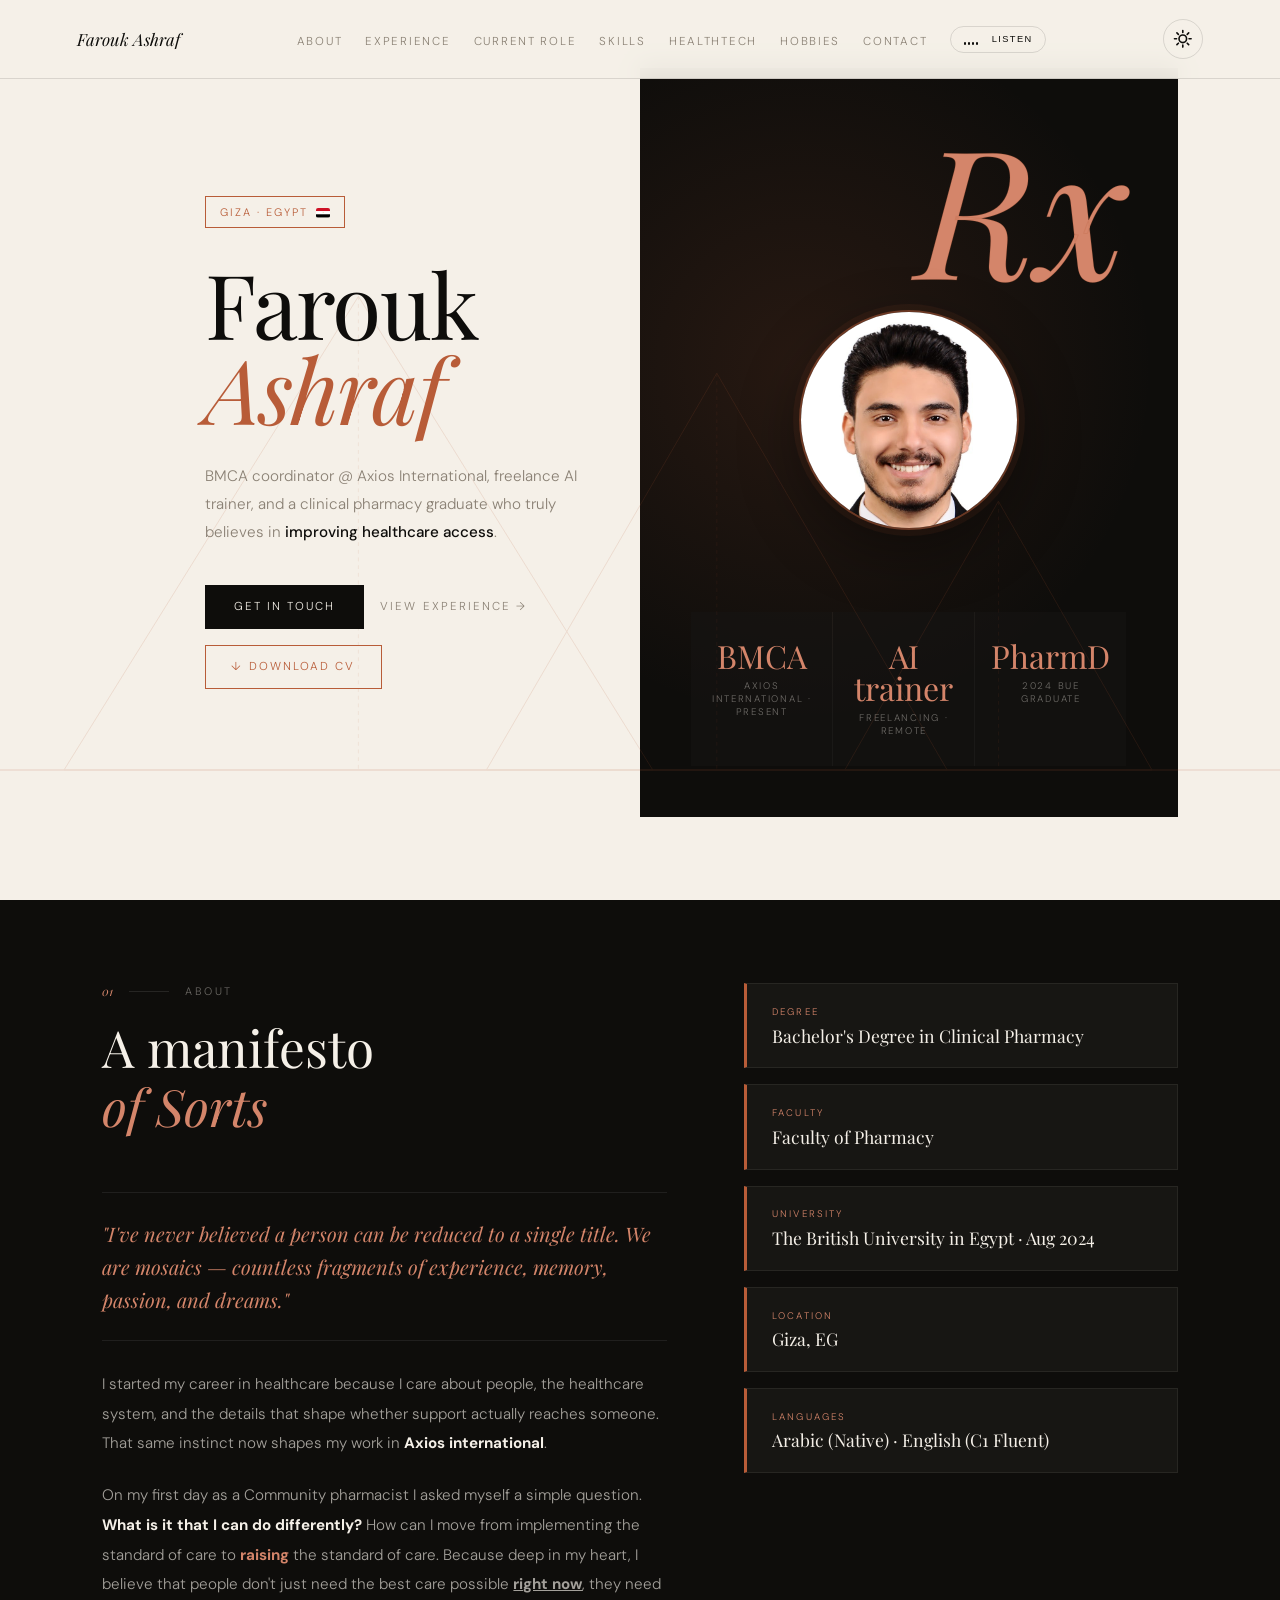
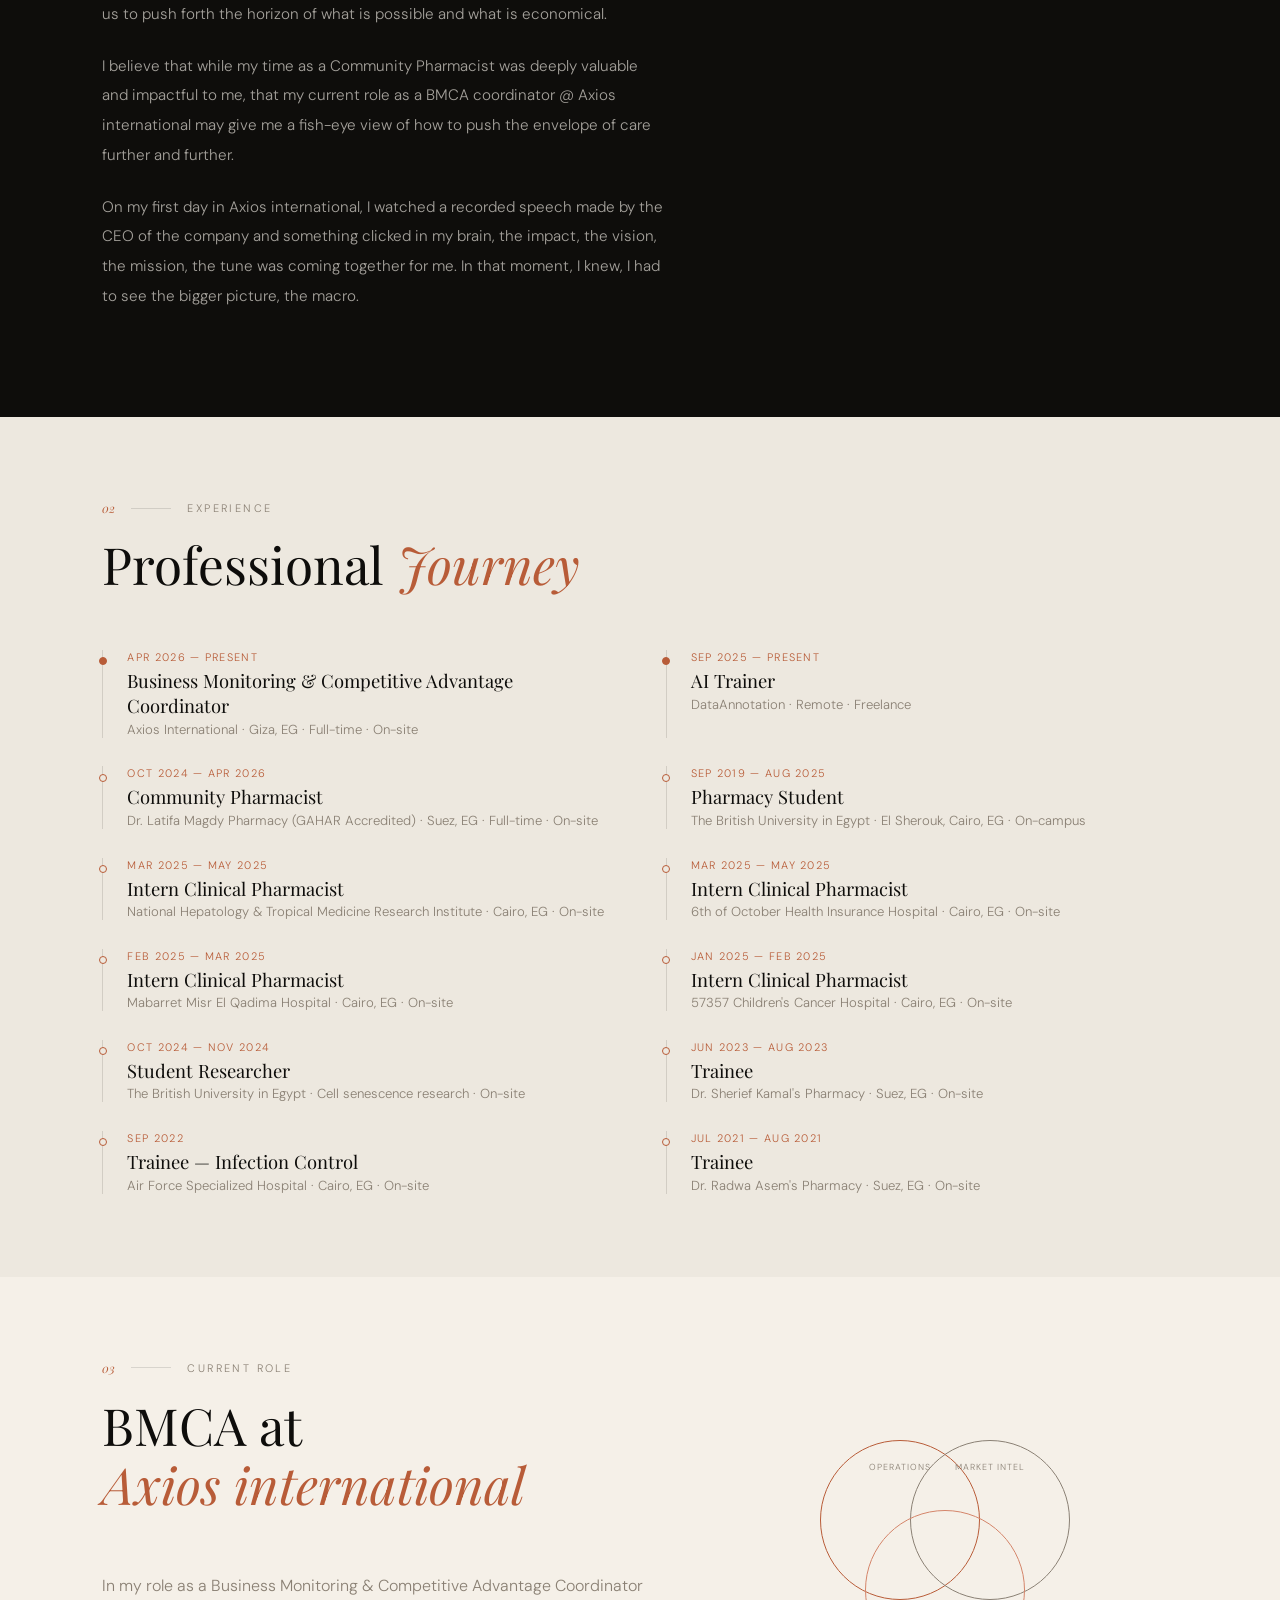
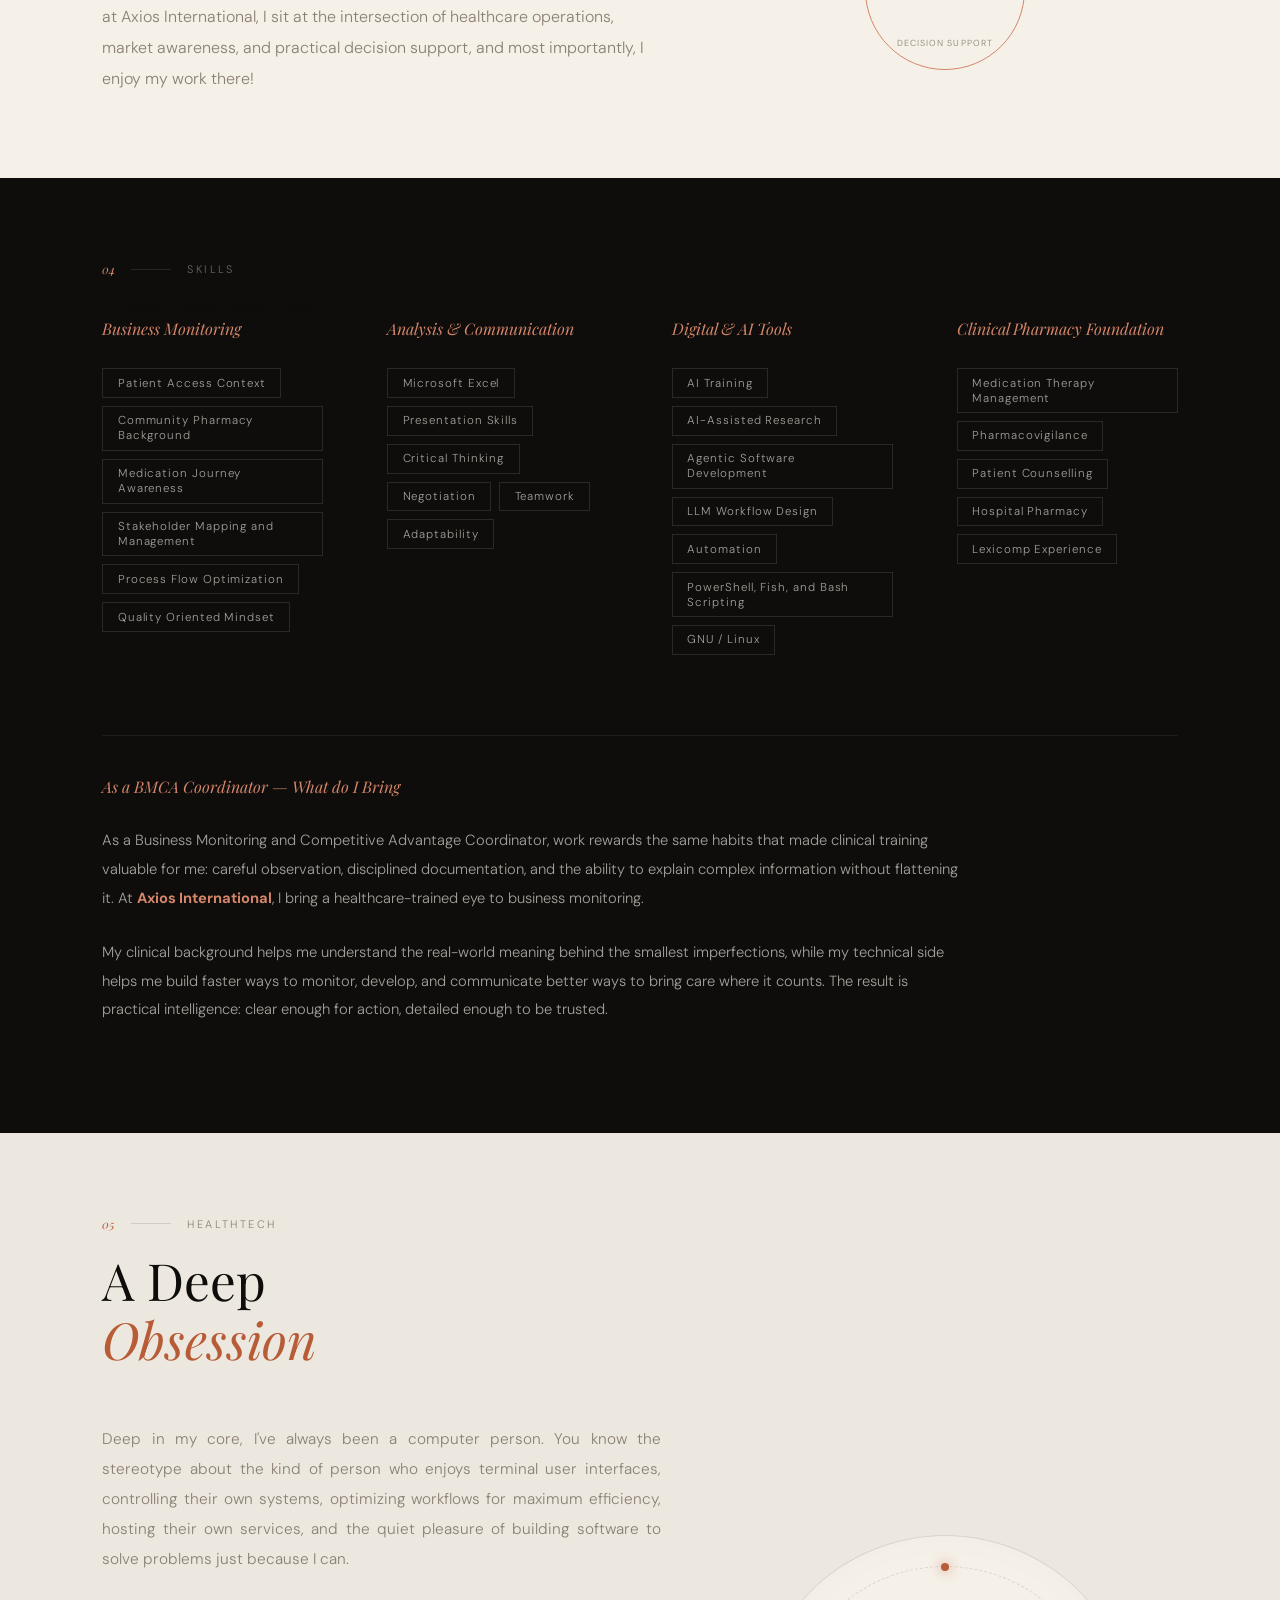
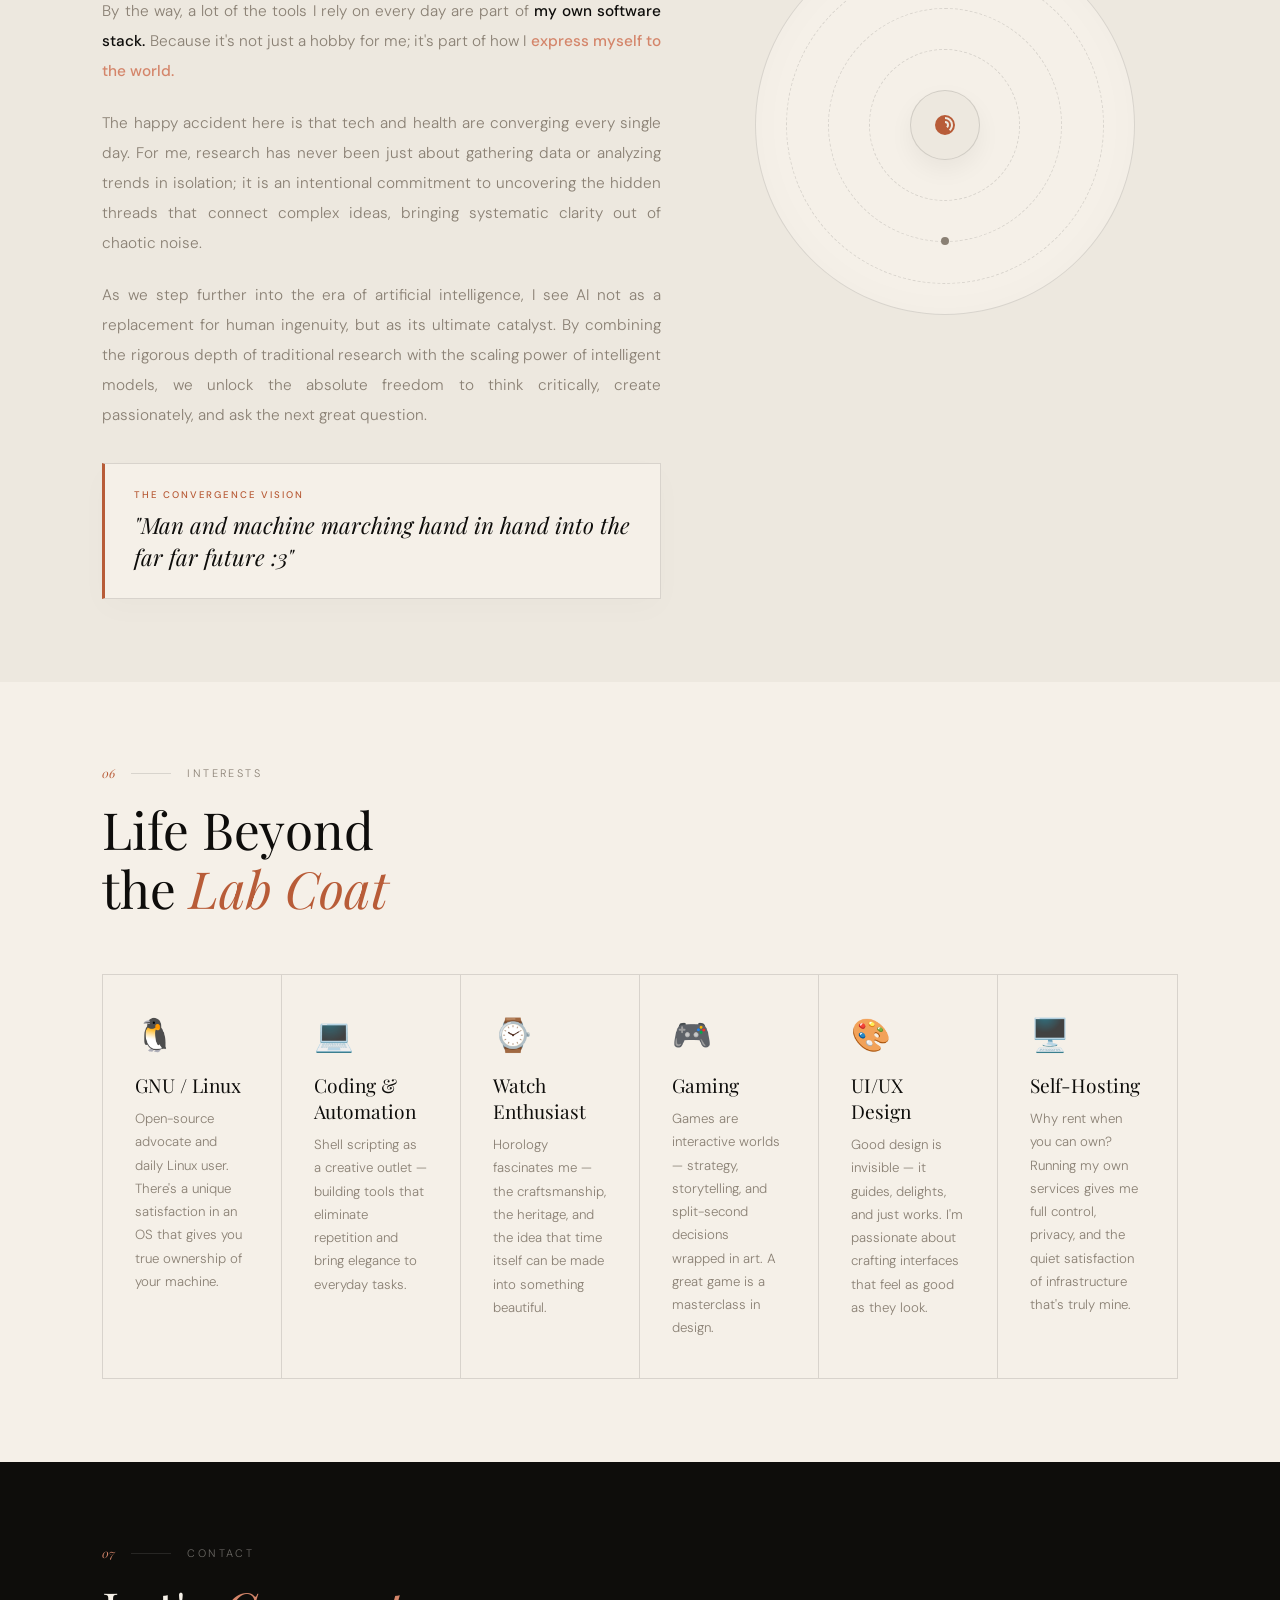
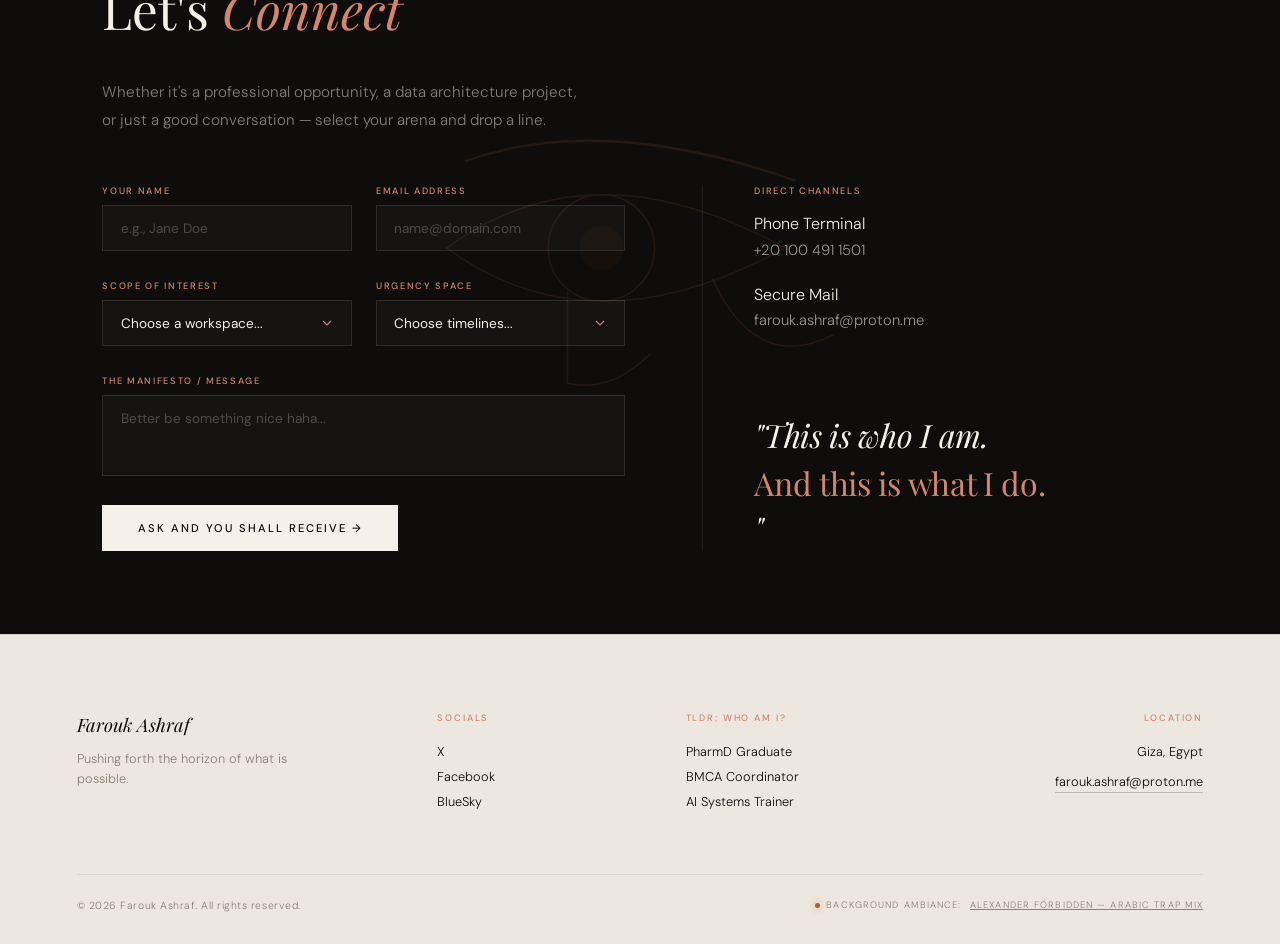
==== commit 00e1fb06: "Minor bug fix for mobile" ====
--- a/index.html
+++ b/index.html
@@ -169,7 +169,7 @@
     border-radius: 999px;
     cursor: pointer;
     background: transparent;
-    color: var(--rust-light);
+    color: var(--ink);
     user-select: none;
   }
   .audio-visualizer-node:hover {
@@ -281,7 +281,7 @@
     appearance: none;
     width: 100%;
     height: 3px;
-    background: var(--rust);
+    background: var(--line);
     border-radius: 2px;
     outline: none;
     cursor: pointer;
@@ -536,11 +536,11 @@
     color: rgba(245,240,232,0.4); margin-top: 0.4rem; display: block;
   }
 
-  /* ── GIZA TRIAD LATTICE (NESTED BACKGROUND LAYER) ── */
+  /* ── GIZA TRIAD RESPONSIVE REFINEMENT LATTICE ── */
   .sacred-geometry {
     position: absolute;
     inset: 0;
-    opacity: 0.1;
+    opacity: 0.14;
     pointer-events: none;
     z-index: 1;
   }
@@ -882,7 +882,7 @@
     position: absolute;
     inset: 0;
     pointer-events: none;
-    opacity: 0.1;
+    opacity: 0.14;
     z-index: 1;
     display: flex;
     align-items: center;
@@ -1335,7 +1335,7 @@
     .about-cards { grid-template-columns: 1fr; }
   }
 
-  /* Small mobile */
+  /* Small mobile adaptive layout system */
   @media (max-width: 480px) {
     nav {
       padding: 0.7rem 4vw;
@@ -1365,31 +1365,41 @@
       padding-left: 0;
       margin: 0 auto;
     }
-    .nav-links li:nth-child(n+4) { display: none; }
-    .nav-links li {
-      flex: 0 0 auto;
-      min-width: 0;
-    }
-    .nav-links li:nth-child(-n+2) a {
-      display: inline-flex;
-      align-items: center;
-      justify-content: flex-start;
-      white-space: nowrap;
-    }
-    .nav-links li:nth-child(3) a {
-      display: inline-flex;
-      align-items: center;
-      justify-content: flex-start;
-      width: 3rem;
-      padding-right: 0.8rem;
-      overflow: hidden;
-    }
-    .nav-links a {
-      font-size: 0.52rem;
-      letter-spacing: 0.11em;
-    }
-    .nav-label-full { display: inline; }
-    .nav-label-short { display: none; }
+    .nav-links li:not(.audio-node-wrapper) { display: none; }
+    
+    /* Reposition audio node container context for mobile screens */
+    .nav-links .audio-node-wrapper {
+      position: fixed;
+      bottom: 1.5rem;
+      left: 50%;
+      transform: translateX(-50%);
+      z-index: 9999;
+      width: calc(100% - 8vw);
+      max-width: 340px;
+    }
+    .audio-visualizer-node {
+      width: 100%;
+      justify-content: center;
+      padding: 0.85rem 1.5rem;
+      background: rgba(245, 240, 232, 0.95);
+      backdrop-filter: blur(12px);
+      box-shadow: 0 12px 32px rgba(14, 13, 11, 0.12);
+      border-color: var(--rust-light);
+    }
+    html[data-theme="dark"] .audio-visualizer-node {
+      background: rgba(24, 21, 17, 0.95);
+      box-shadow: 0 12px 32px rgba(0, 0, 0, 0.4);
+    }
+    .audio-popup-panel {
+      bottom: calc(100% + 0.6rem);
+      top: auto;
+      width: 100%;
+      transform: translateY(8px);
+    }
+    .audio-popup-panel.is-active {
+      transform: translateY(0);
+    }
+
     .theme-toggle {
       order: 3;
       flex: 0 0 auto;
@@ -1434,13 +1444,11 @@
       display: block !important;
       width: 100%;
     }
-    nav.menu-open .nav-links li:nth-child(3) a {
-      width: auto;
-      padding-right: 0;
-      overflow: visible;
-    }
-    nav.menu-open .nav-label-full { display: inline; }
-    nav.menu-open .nav-label-short { display: none; }
+    
+    /* Fixed viewport constraint metrics for native proportions */
+    .sacred-geometry svg {
+      height: 320px;
+    }
 
     h1 { font-size: clamp(2.6rem, 12vw, 3.5rem); }
     .hero { padding-top: 112px; }
@@ -1505,7 +1513,6 @@
         <div class="popup-track-artist">Alexander Forbidden</div>
         <div class="popup-controls-row">
           <button class="btn-popup-play" id="popupPlayBtn" aria-label="Toggle audio playback">
-            <!-- Mastery SVG Vector Replacement for Play Icon Layout -->
             <svg id="playIconSvg" viewBox="0 0 24 24"><path d="M8 5v14l11-7z"/></svg>
           </button>
           <div class="volume-slider-box">
@@ -1536,7 +1543,7 @@
 <section class="hero">
   <!-- Clean, Authentic Giza Pyramid Triad Alignment Lattice Background Layer -->
   <div class="sacred-geometry">
-    <svg viewBox="0 0 1000 600" preserveAspectRatio="none">
+    <svg viewBox="0 0 1000 600" preserveAspectRatio="xMidYEnd meet">
       <!-- Khufu (Great Pyramid) Wireframe -->
       <polygon points="50,550 280,180 510,550" fill="none" stroke="currentColor" stroke-width="0.75"/>
       <line x1="280" y1="180" x2="280" y2="550" stroke="currentColor" stroke-width="0.5" stroke-dasharray="3 3"/>
@@ -1739,7 +1746,7 @@
     <div class="sec-rule"></div>
     <span class="sec-name">Skills</span>
   </div>
-  <h2 class="reveal">What I <em>Bring</em></h2>
+  h2 class="reveal">What I <em>Bring</em></h2>
   <div class="skills-layout">
 
     <div class="skill-group reveal d1">
@@ -1958,7 +1965,7 @@
       <input type="hidden" name="_subject" value="New Portfolio Alignment Intent Captured">
       <input type="hidden" name="_honeypot" style="display:none">
 
-      <button type="submit" class="btn-submit">Dispatch Intent →</button>
+      <button type="submit" class="btn-submit">Ask and you shall receive →</button>
     </form>
 
     <!-- Sidebar Direct Channels Links -->
@@ -2017,7 +2024,7 @@
   </div>
 
   <div class="footer-bottom">
-    <span>&copy; <span id="footerYear">2026</span> Farouk Ashraf. All rights reserved. BTW, this whole page was vibecoded. How cool is that!</span>
+    <span>&copy; <span id="footerYear">2026</span> Farouk Ashraf. All rights reserved.</span>
     <!-- Dynamic Music Attribution Embedded Masterfully into Footer Meta Links -->
     <span class="footer-status">
       <span class="status-dot"></span> Background Ambiance: 
@@ -2205,12 +2212,10 @@
   function onPlayerStateChange(event) {
     if (event.data === YT.PlayerState.PLAYING) {
       inlineStateText.textContent = "Playing";
-      // Pure SVG markup swapping for geometric pause icon layout bars
       playIconSvg.innerHTML = '<path d="M6 19h4V5H6v14zm8-14v14h4V5h-4z"/>';
       startVisualizerAnimation();
     } else {
       inlineStateText.textContent = "Paused";
-      // Pure SVG markup swapping for geometric play icon layout arrow
       playIconSvg.innerHTML = '<path d="M8 5v14l11-7z"/>';
       stopVisualizerAnimation();
     }
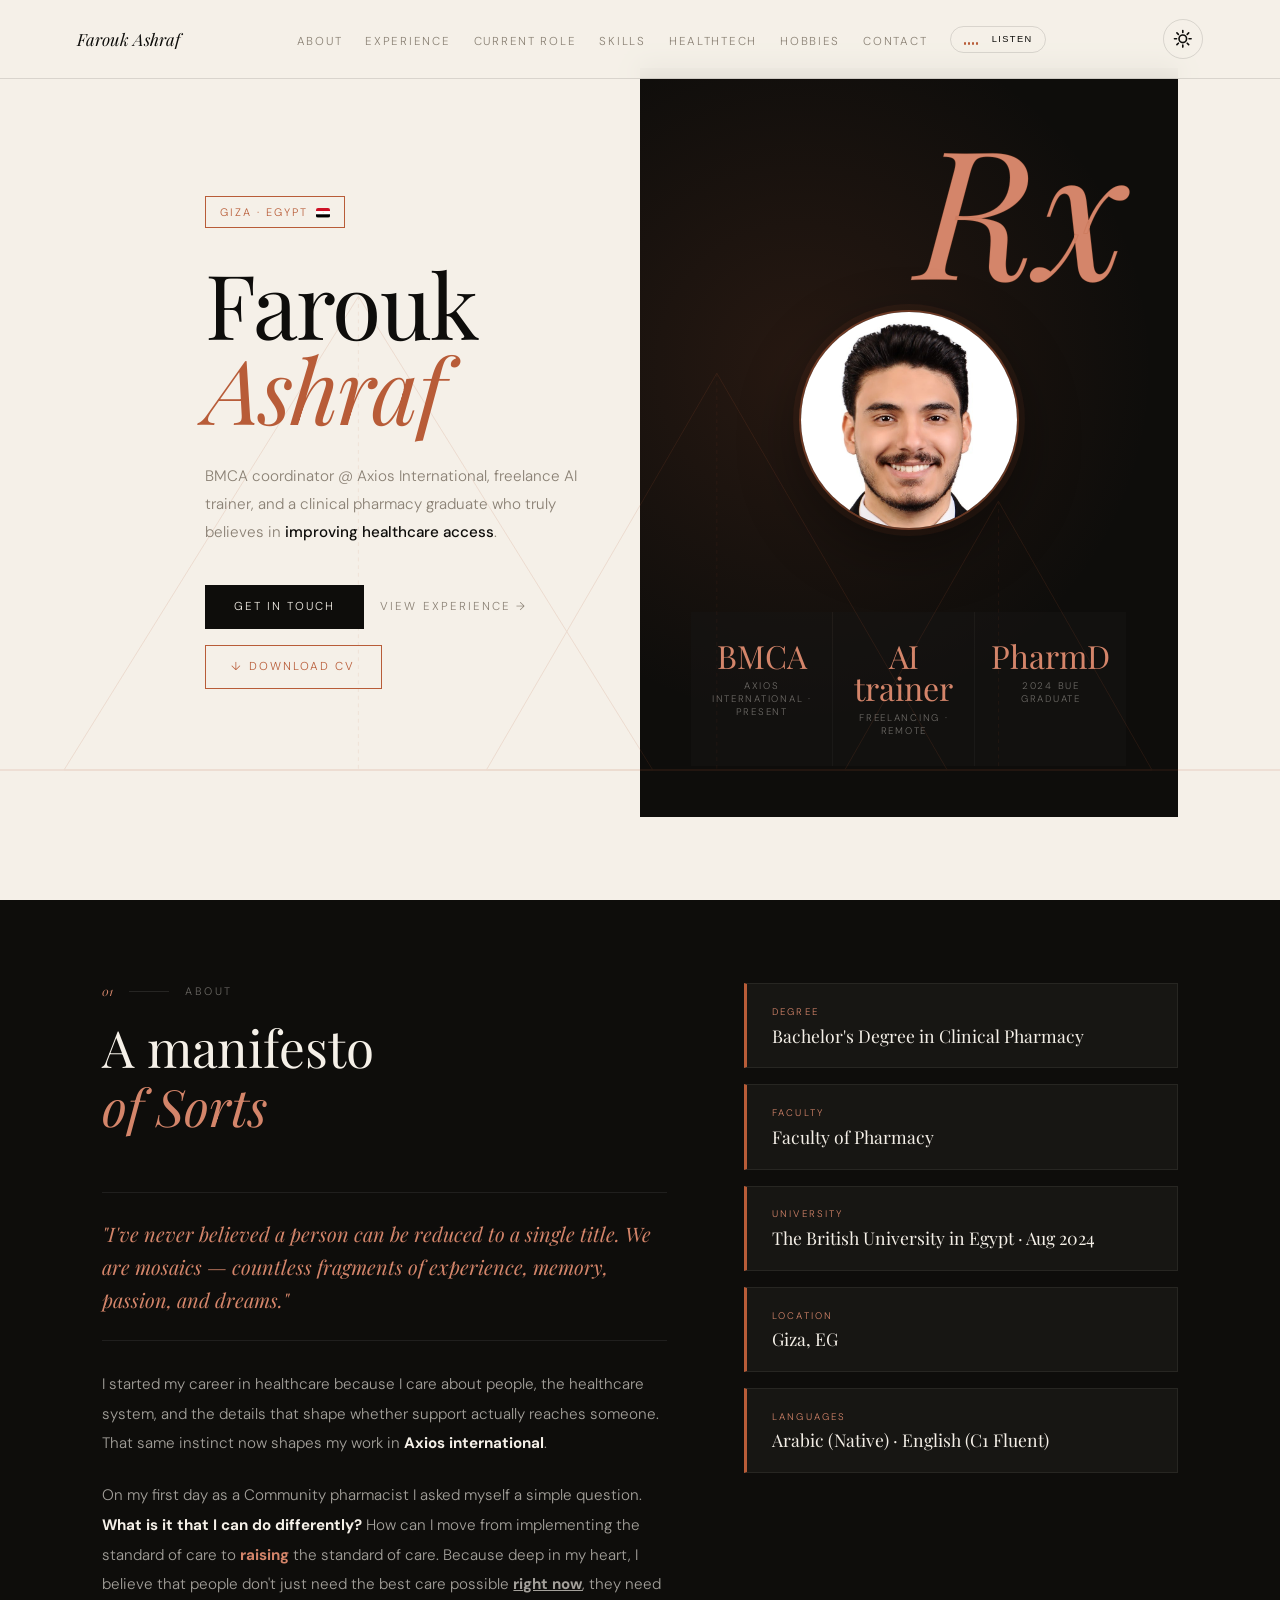
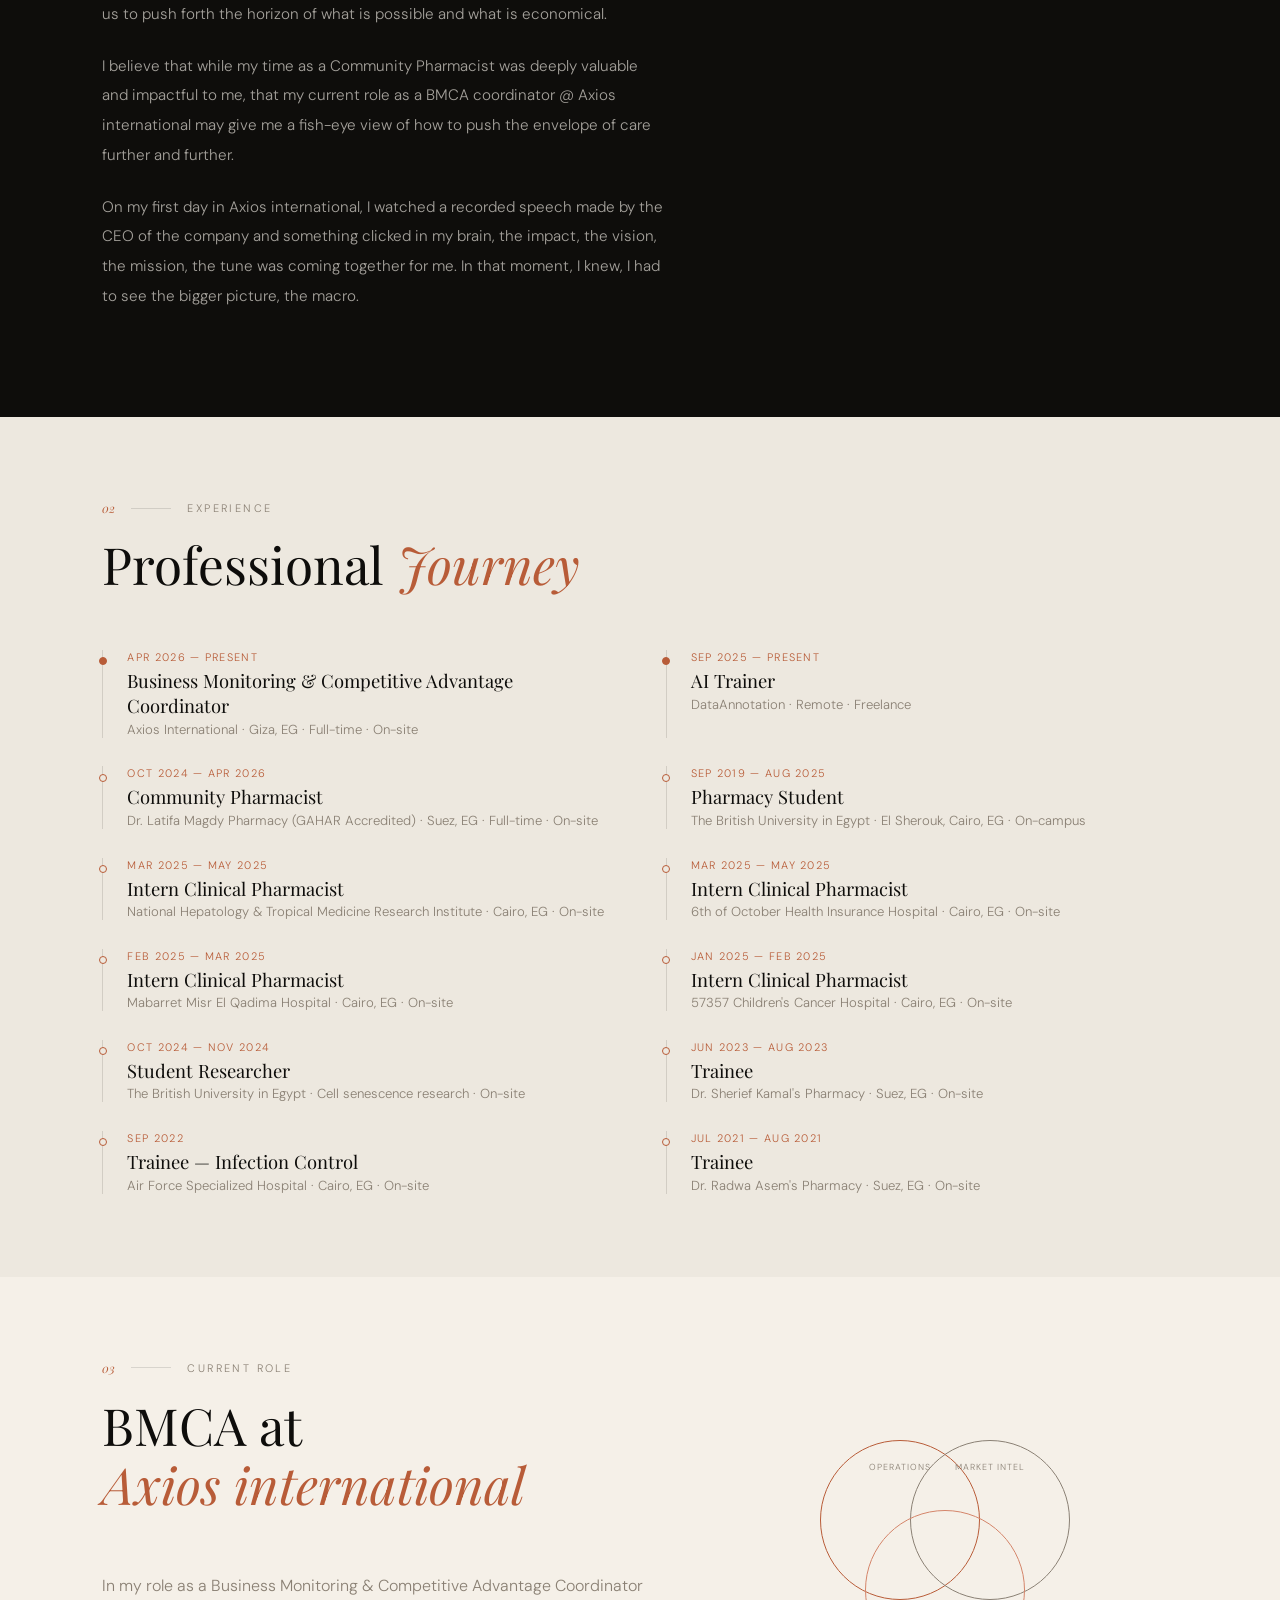
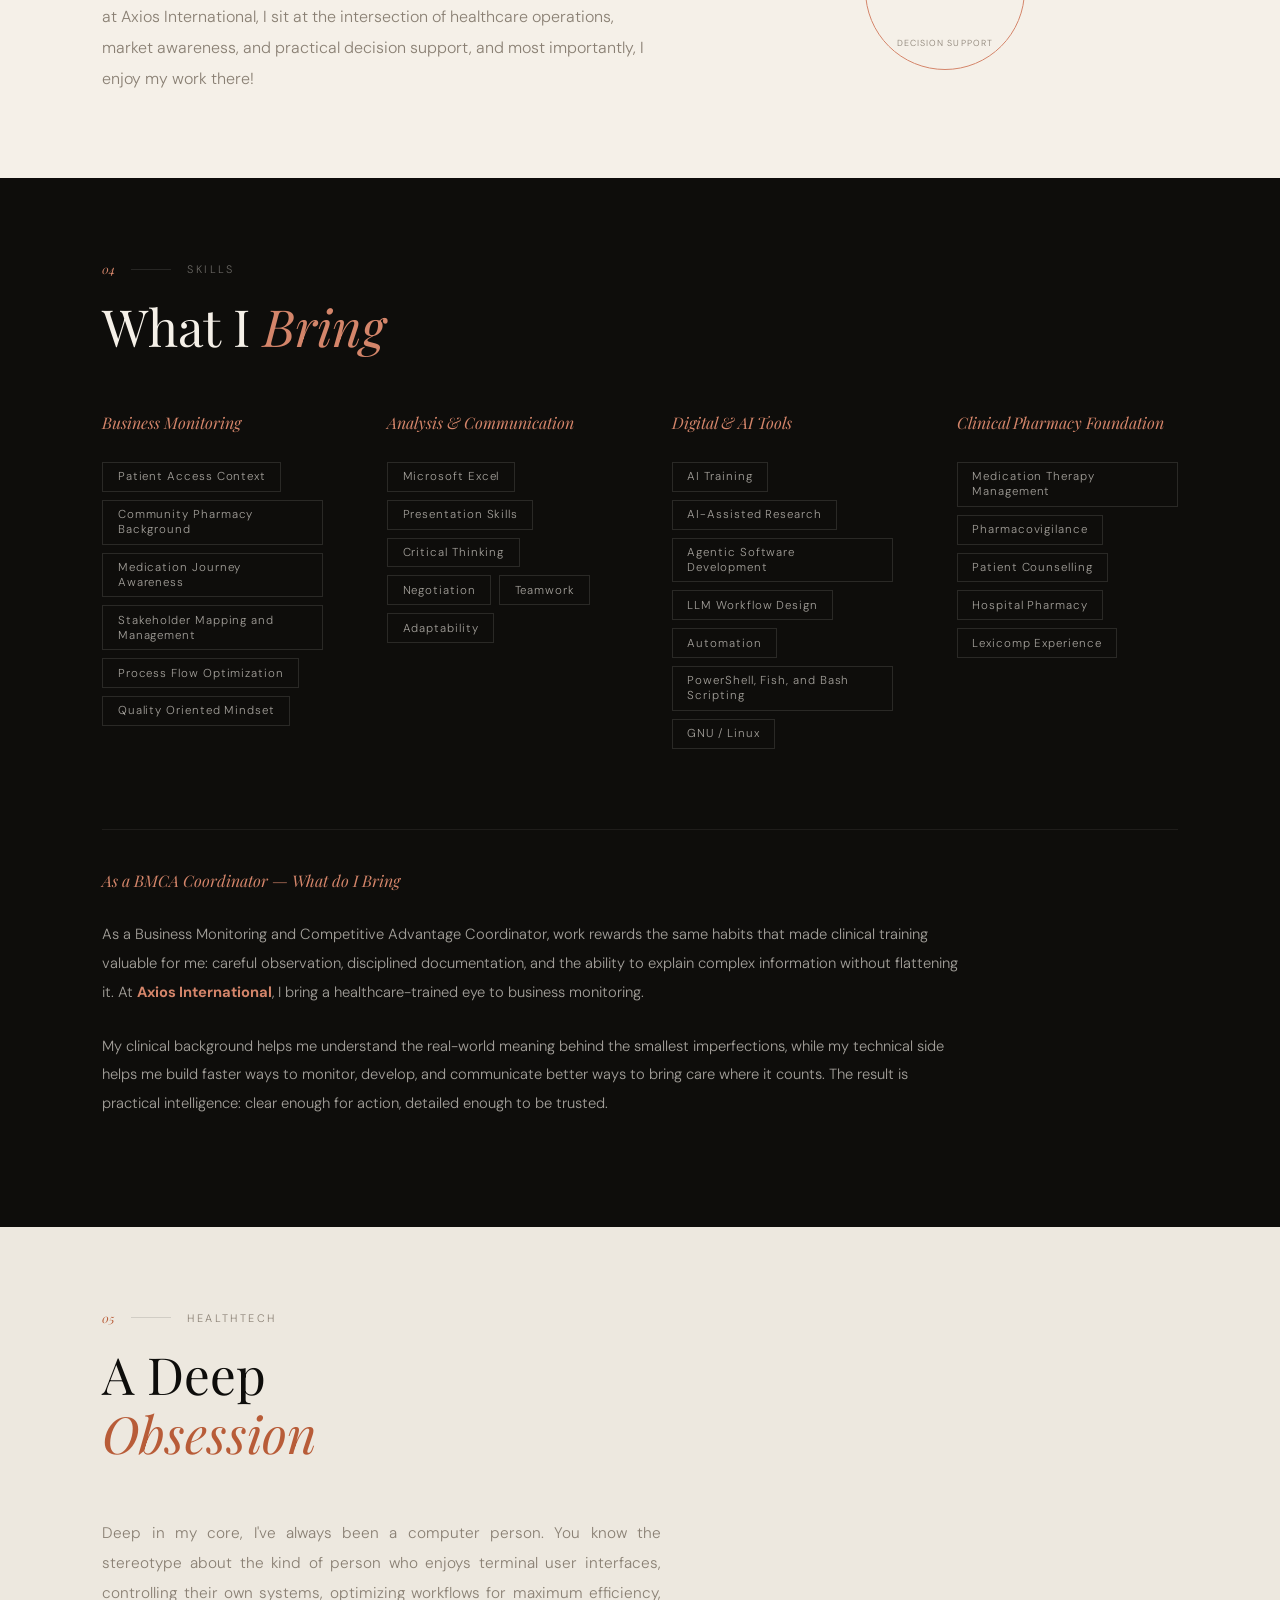
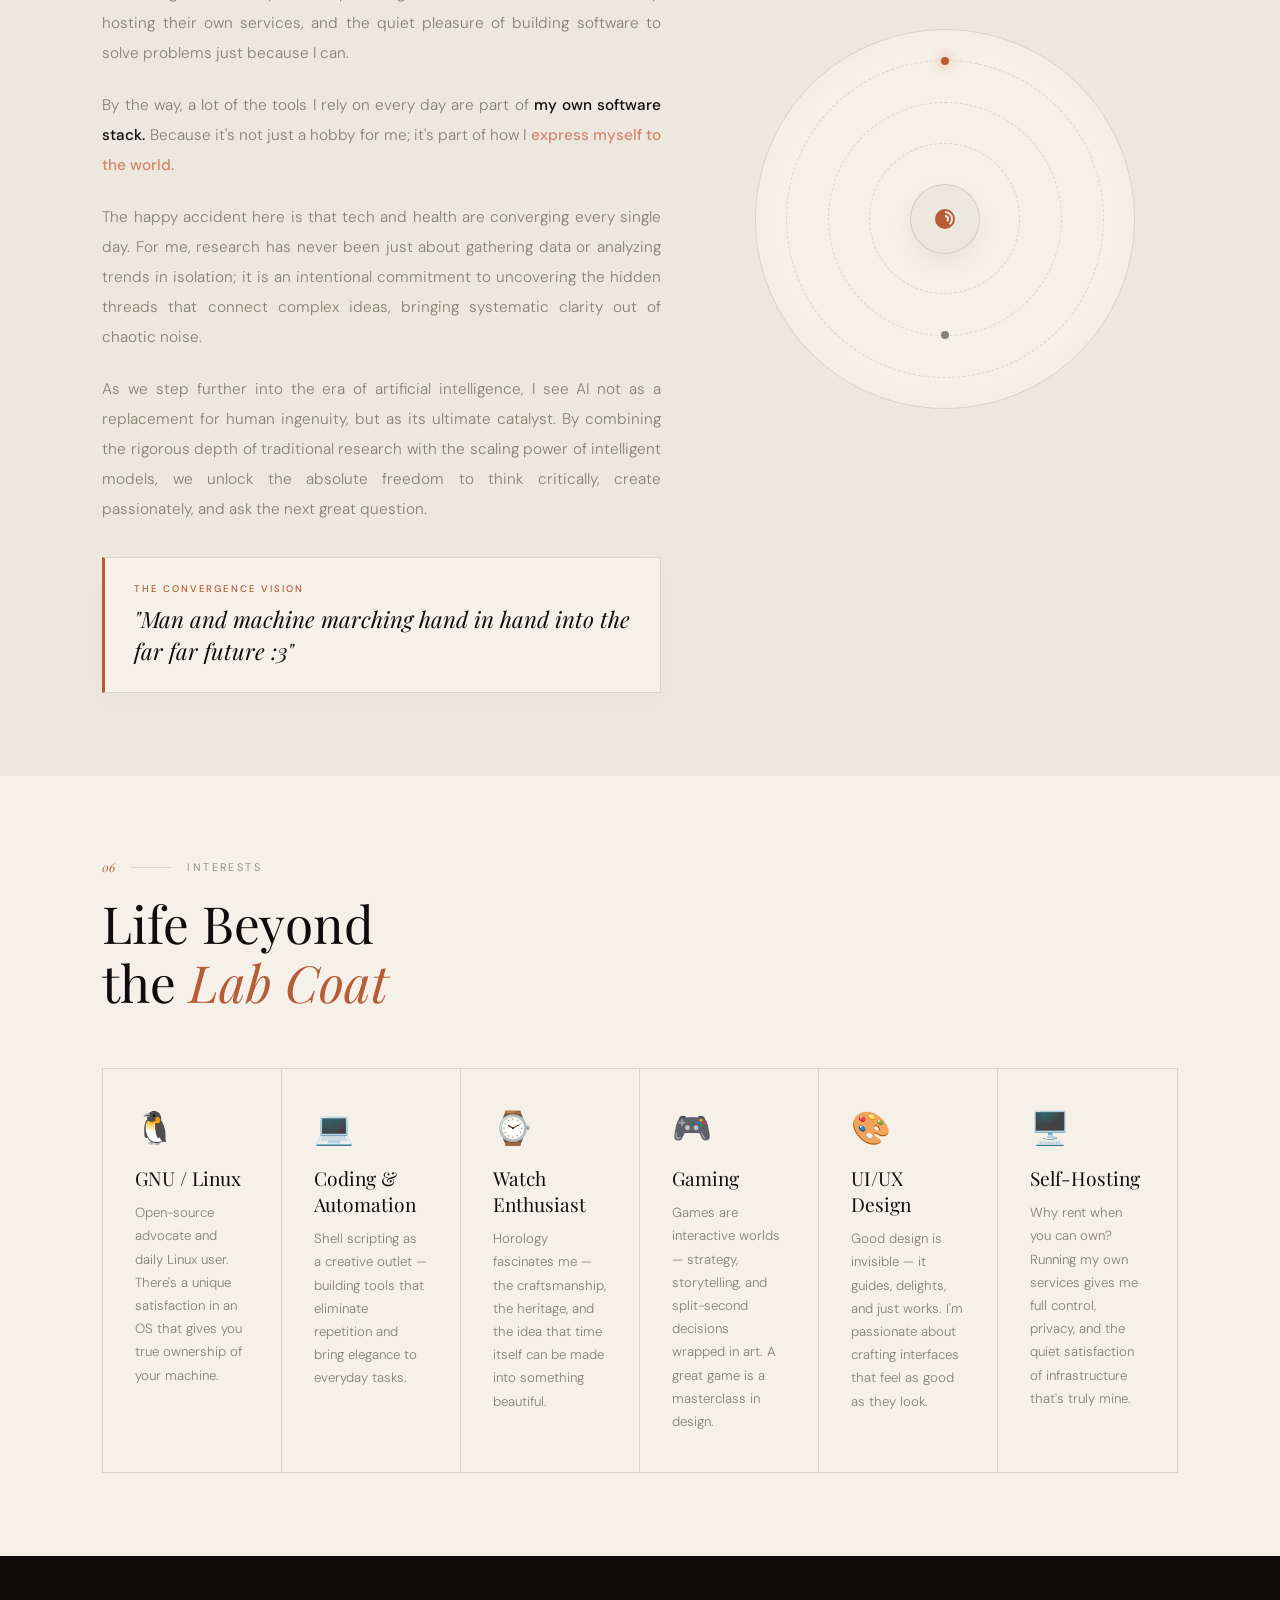
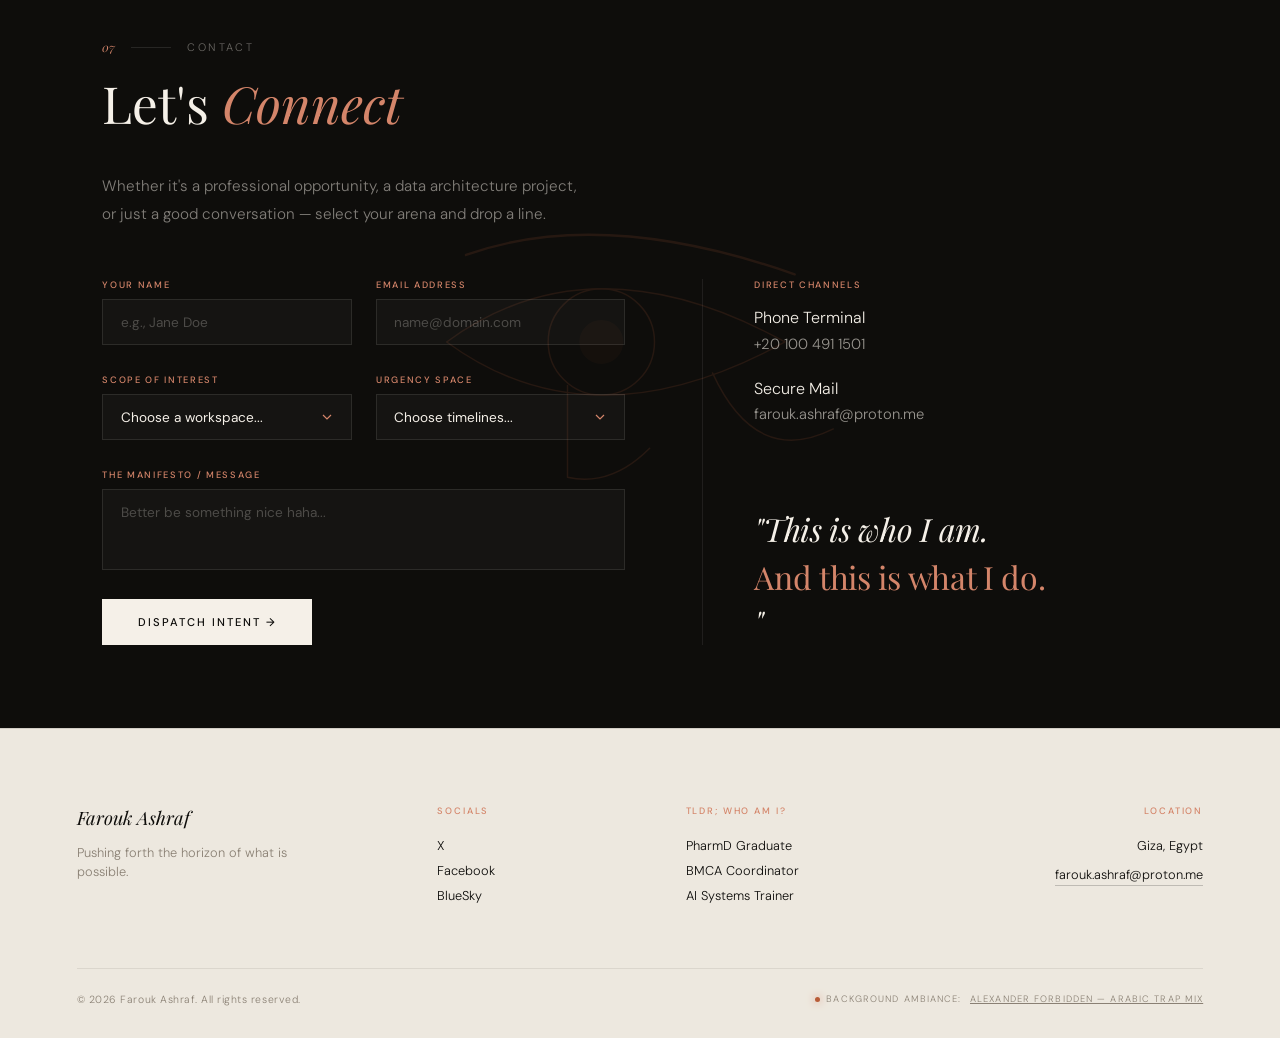
==== commit 8d650613: "Minor bug fix for mobile 2.0" ====
--- a/index.html
+++ b/index.html
@@ -23,11 +23,19 @@
     --rust-light: #d4856a;
     --muted: #8a8074;
     --line: rgba(14,13,11,0.12);
+    --visualizer-fill: var(--rust);
+    --popup-bg: rgba(245, 240, 232, 0.96);
+    --popup-text: var(--ink);
   }
 
   *, *::before, *::after { box-sizing: border-box; margin: 0; padding: 0; }
   html { scroll-behavior: smooth; }
-  html[data-theme="dark"] { color-scheme: dark; }
+  html[data-theme="dark"] { 
+    color-scheme: dark;
+    --visualizer-fill: var(--rust-light);
+    --popup-bg: rgba(24, 21, 17, 0.96);
+    --popup-text: #f1ebe3;
+  }
 
   body {
     font-family: 'DM Sans', sans-serif;
@@ -186,10 +194,10 @@
   .visualizer-bar {
     width: 2px;
     height: 3px;
-    background: currentColor;
+    background: var(--visualizer-fill);
     border-radius: 1px;
     transform-origin: bottom;
-    transition: height 0.15s ease;
+    transition: height 0.15s ease, background 0.35s ease;
   }
   .audio-node-label {
     font-size: 0.58rem;
@@ -204,7 +212,7 @@
     top: calc(100% + 0.6rem);
     right: 0;
     width: 240px;
-    background: rgba(245, 240, 232, 0.96);
+    background: var(--popup-bg);
     backdrop-filter: blur(16px);
     border: 1px solid var(--line);
     border-radius: 12px;
@@ -216,7 +224,7 @@
     opacity: 0;
     visibility: hidden;
     transform: translateY(-8px);
-    transition: opacity 0.25s ease, transform 0.25s ease, visibility 0.25s;
+    transition: opacity 0.25s ease, transform 0.25s ease, visibility 0.25s, background 0.35s ease, border-color 0.35s ease;
     z-index: 200;
   }
   .audio-popup-panel.is-active {
@@ -228,7 +236,7 @@
     font-family: 'Playfair Display', serif;
     font-size: 0.88rem;
     font-style: italic;
-    color: var(--ink);
+    color: var(--popup-text);
     line-height: 1.3;
   }
   .popup-track-artist {
@@ -242,7 +250,7 @@
     display: flex;
     align-items: center;
     gap: 1rem;
-    border-top: 1px solid rgba(14, 13, 11, 0.06);
+    border-top: 1px solid var(--line);
     padding-top: 0.8rem;
   }
   .btn-popup-play {
@@ -1188,9 +1196,6 @@
   html[data-theme="dark"] .contact-select option {
     background: #0d0b09;
   }
-  html[data-theme="dark"] .audio-popup-panel {
-    background: #181511;
-  }
   html[data-theme="dark"] .timeline::before,
   html[data-theme="dark"] .sec-rule,
   html[data-theme="dark"] .bmca-panel,
@@ -1204,7 +1209,6 @@
   html[data-theme="dark"] .orbit-track,
   html[data-theme="dark"] .engine-core,
   html[data-theme="dark"] .intersection-ring,
-  html[data-theme="dark"] .audio-popup-panel,
   html[data-theme="dark"] .audio-visualizer-node {
     border-color: rgba(241,235,227,0.1);
   }
@@ -1385,10 +1389,6 @@
       backdrop-filter: blur(12px);
       box-shadow: 0 12px 32px rgba(14, 13, 11, 0.12);
       border-color: var(--rust-light);
-    }
-    html[data-theme="dark"] .audio-visualizer-node {
-      background: rgba(24, 21, 17, 0.95);
-      box-shadow: 0 12px 32px rgba(0, 0, 0, 0.4);
     }
     .audio-popup-panel {
       bottom: calc(100% + 0.6rem);
@@ -1513,6 +1513,7 @@
         <div class="popup-track-artist">Alexander Forbidden</div>
         <div class="popup-controls-row">
           <button class="btn-popup-play" id="popupPlayBtn" aria-label="Toggle audio playback">
+            <!-- Mastery SVG Vector Replacement for Play Icon Layout -->
             <svg id="playIconSvg" viewBox="0 0 24 24"><path d="M8 5v14l11-7z"/></svg>
           </button>
           <div class="volume-slider-box">
@@ -1533,7 +1534,7 @@
         <path d="M12 2.75v2.3M12 18.95v2.3M21.25 12h-2.3M5.05 12h-2.3M18.54 5.46l-1.63 1.63M7.09 16.91l-1.63 1.63M18.54 18.54l-1.63-1.63M7.09 7.09L5.46 5.46"/>
       </svg>
       <svg class="theme-icon theme-icon-moon" viewBox="0 0 24 24" aria-hidden="true">
-        <path d="M12 3a10 10 0 0 0-7.36 17.23 10 10 0 0 0 14.51 0A10 10 0 0 0 12 3zm0 18a8 8 0 0 1-5.89-13.78 8 8 0 0 1 11.78 0A8 8 0 0 1 12 21z"/>
+        <circle cx="12" cy="12" r="6.4"/>
       </svg>
     </span>
   </button>
@@ -1746,7 +1747,7 @@
     <div class="sec-rule"></div>
     <span class="sec-name">Skills</span>
   </div>
-  h2 class="reveal">What I <em>Bring</em></h2>
+  <h2 class="reveal">What I <em>Bring</em></h2>
   <div class="skills-layout">
 
     <div class="skill-group reveal d1">
@@ -1965,7 +1966,7 @@
       <input type="hidden" name="_subject" value="New Portfolio Alignment Intent Captured">
       <input type="hidden" name="_honeypot" style="display:none">
 
-      <button type="submit" class="btn-submit">Ask and you shall receive →</button>
+      <button type="submit" class="btn-submit">Dispatch Intent →</button>
     </form>
 
     <!-- Sidebar Direct Channels Links -->
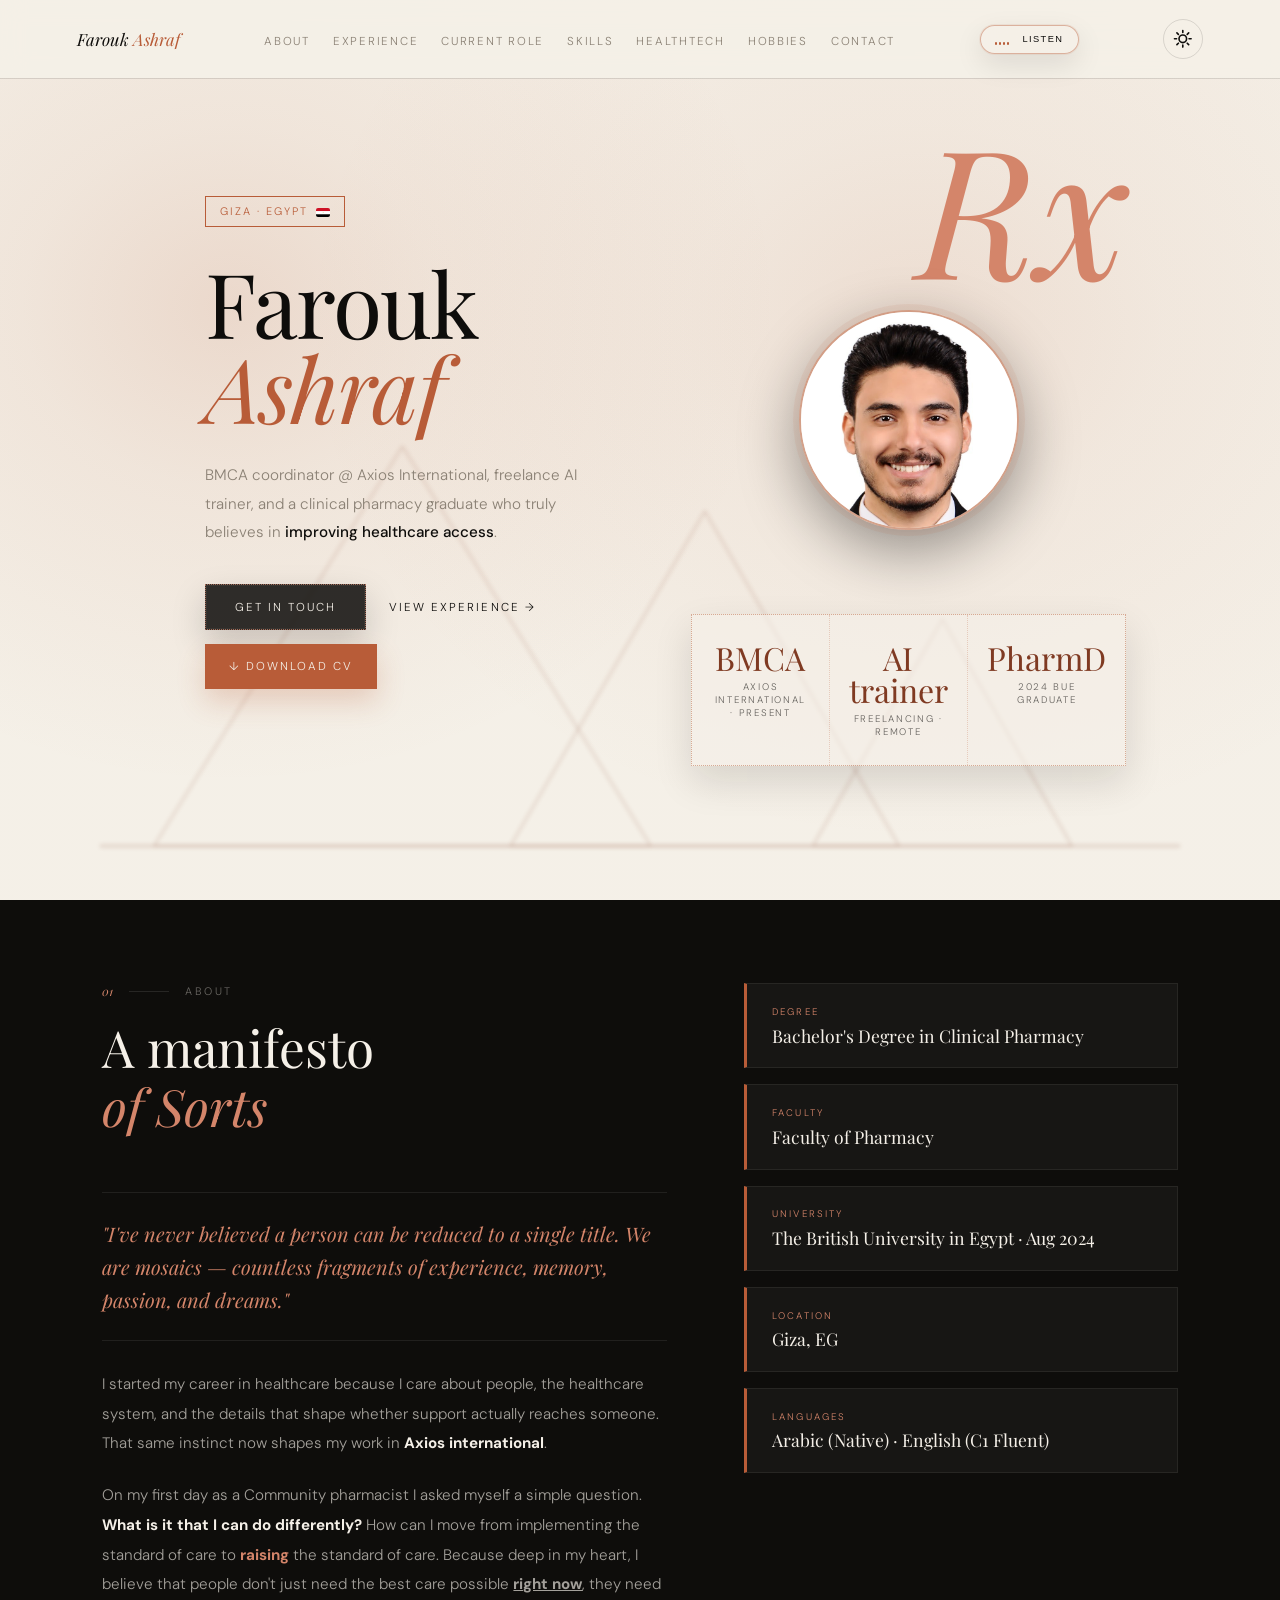
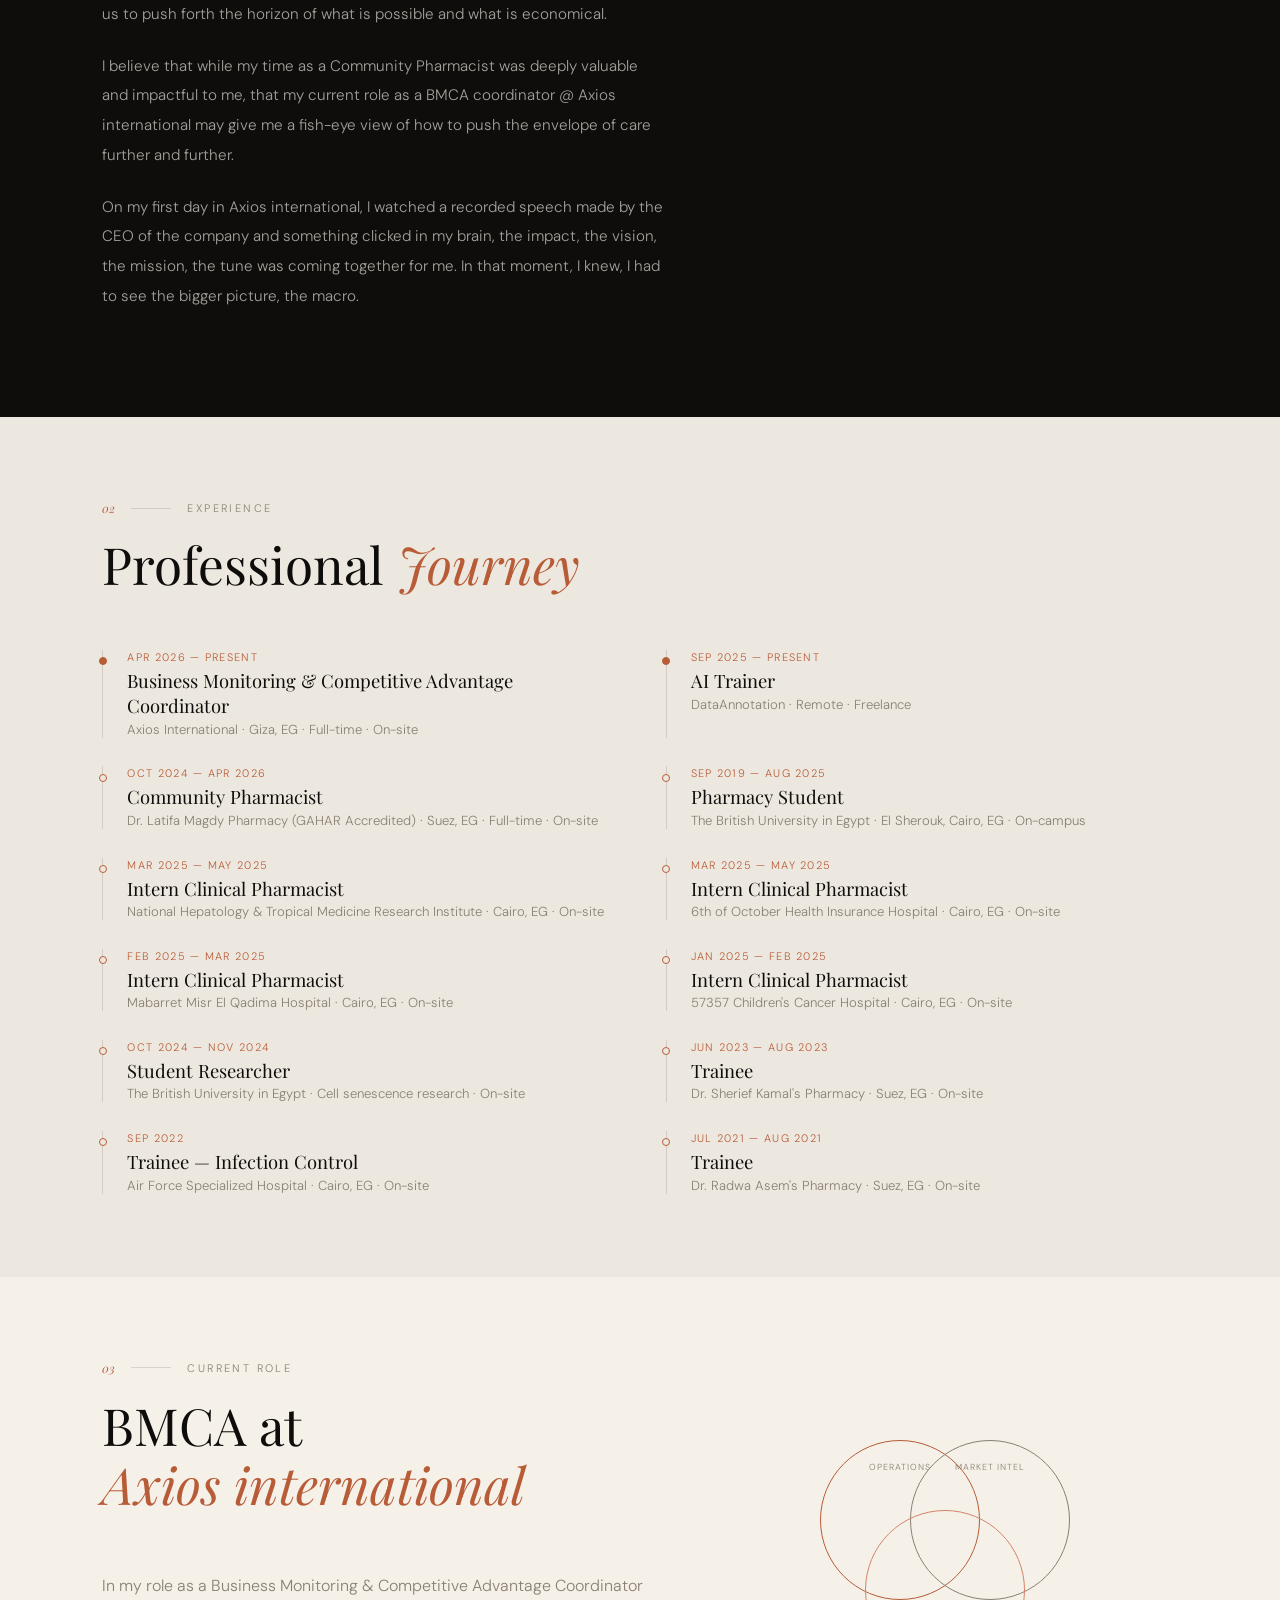
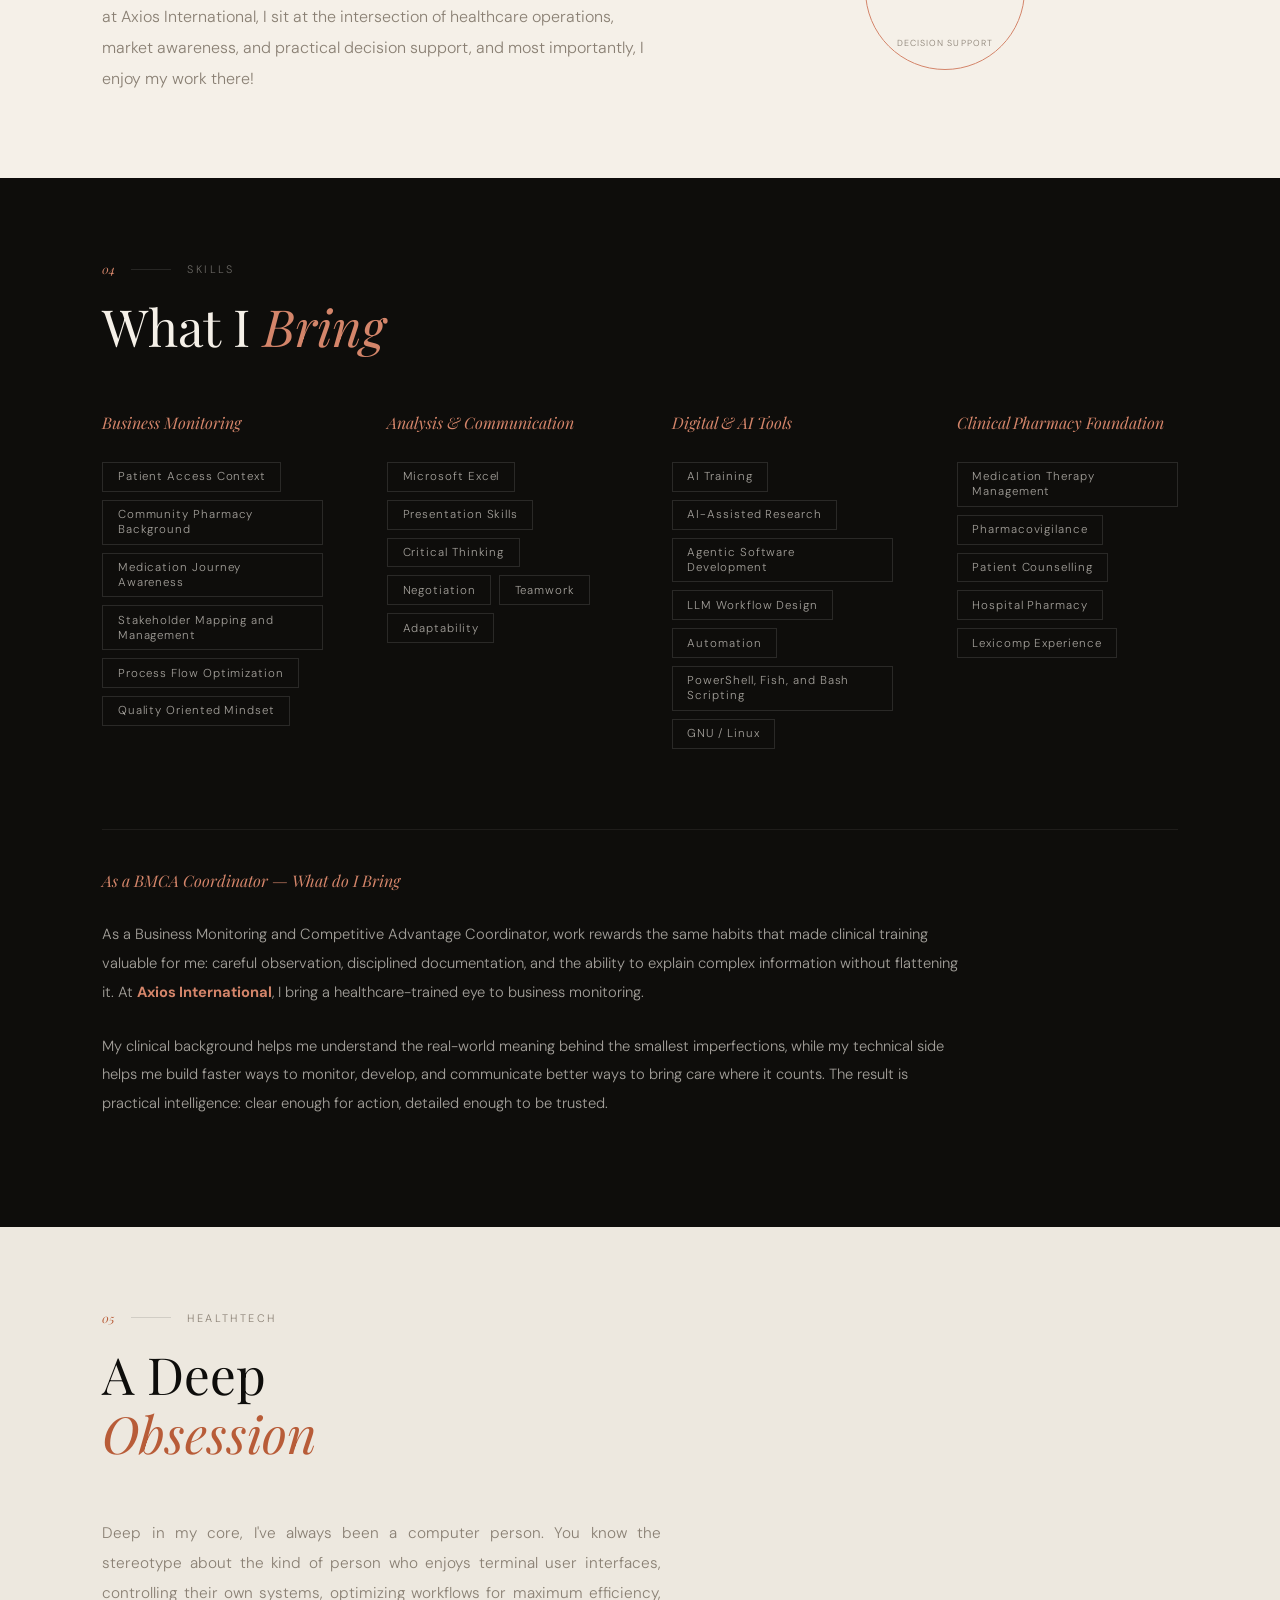
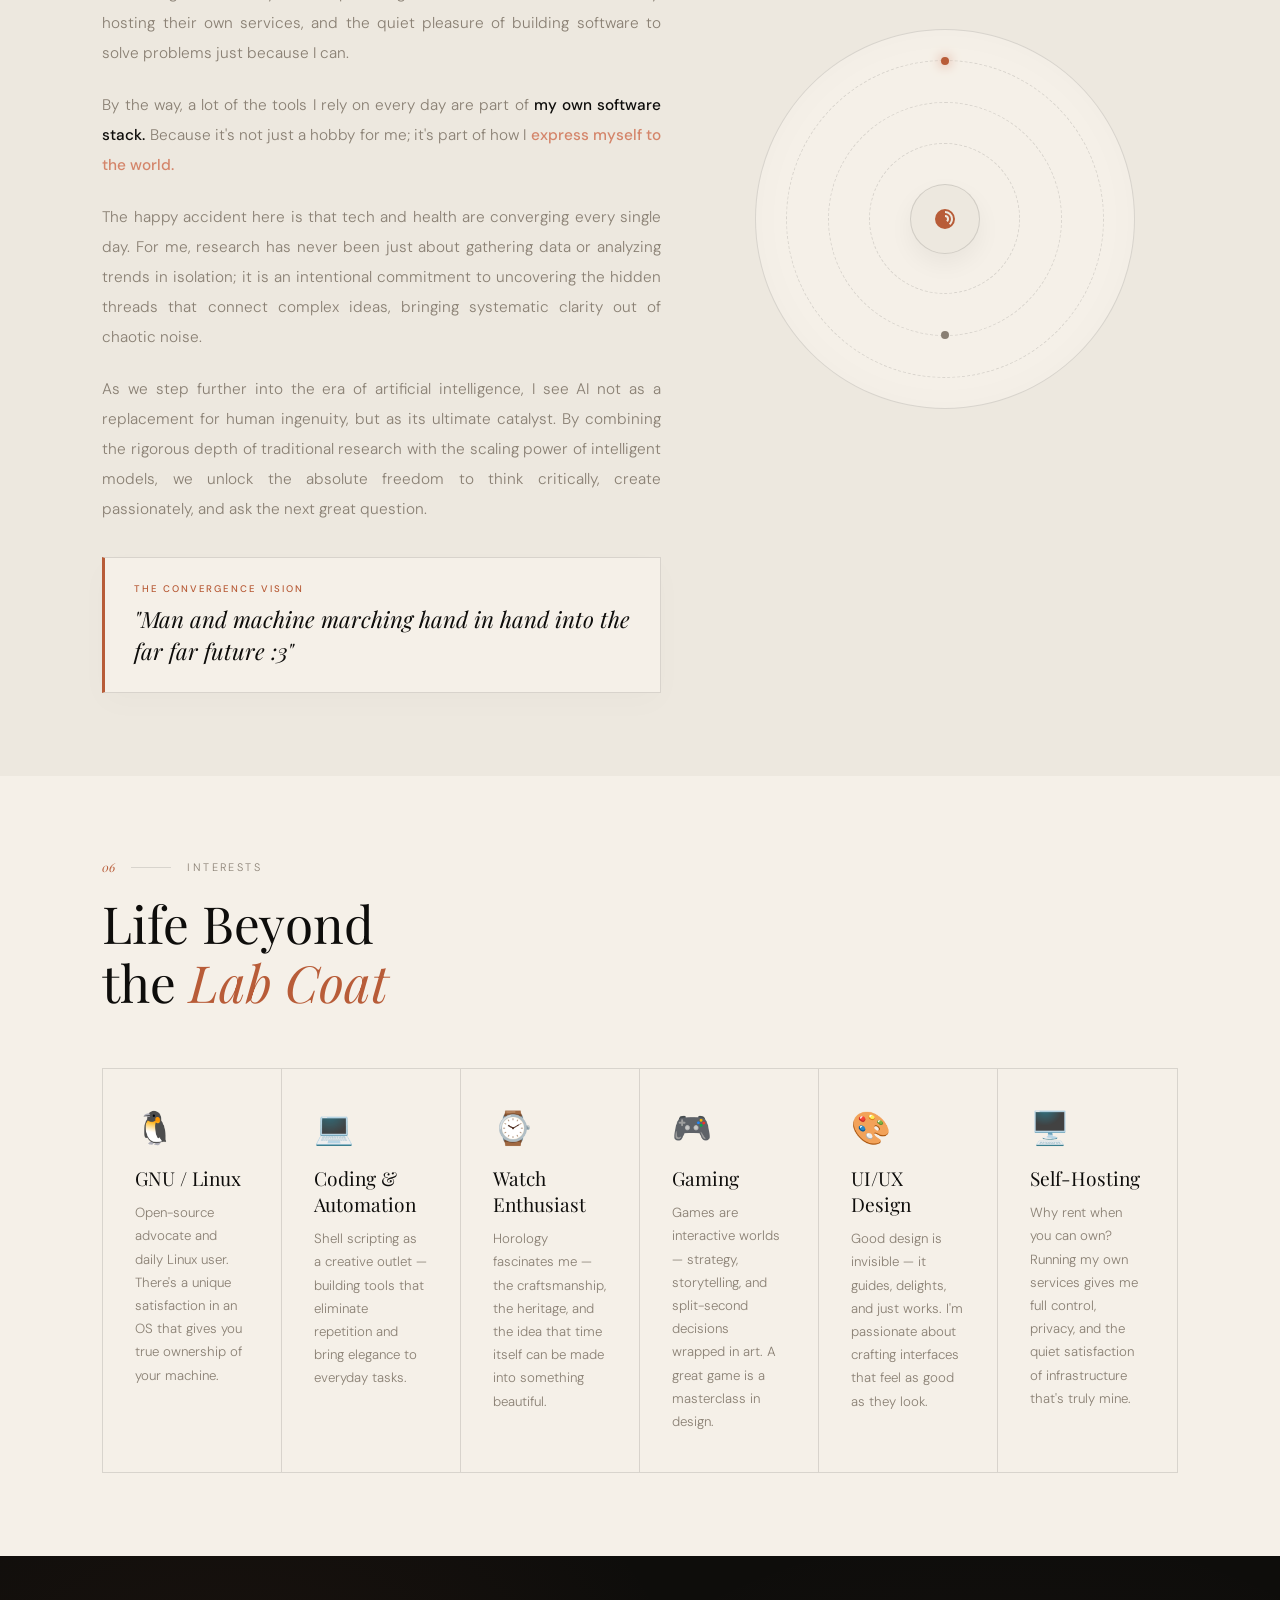
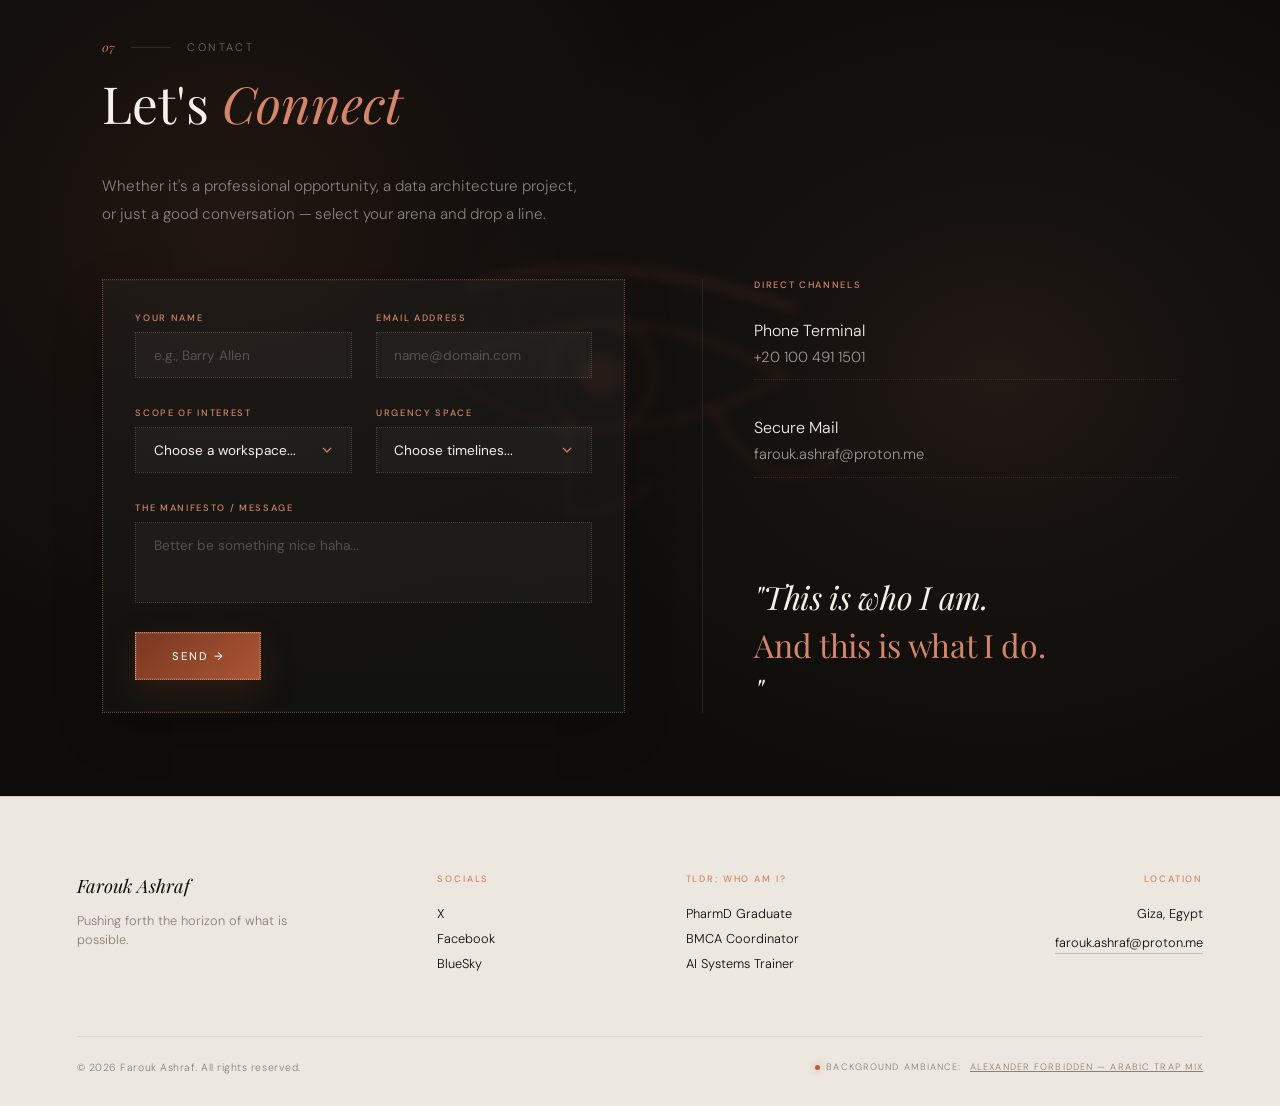
==== commit f89d9f5a: "Bug fix 3.0" ====
--- a/index.html
+++ b/index.html
@@ -21,10 +21,16 @@
     --paper2: #ede8df;
     --rust: #b85c38;
     --rust-light: #d4856a;
+    --rust-deep: #7f3a22;
+    --rust-soft: rgba(184, 92, 56, 0.14);
+    --rust-faint: rgba(184, 92, 56, 0.07);
     --muted: #8a8074;
     --line: rgba(14,13,11,0.12);
+    --pyramid-color: var(--rust-deep);
+    --pyramid-opacity: 0.5;
+    --pyramid-mobile-opacity: 0.58;
     --visualizer-fill: var(--rust);
-    --popup-bg: rgba(245, 240, 232, 0.96);
+    --popup-bg: rgba(245, 240, 232, 0.76);
     --popup-text: var(--ink);
   }
 
@@ -33,7 +39,10 @@
   html[data-theme="dark"] { 
     color-scheme: dark;
     --visualizer-fill: var(--rust-light);
-    --popup-bg: rgba(24, 21, 17, 0.96);
+    --pyramid-color: var(--rust-light);
+    --pyramid-opacity: 0.28;
+    --pyramid-mobile-opacity: 0.38;
+    --popup-bg: rgba(24, 21, 17, 0.74);
     --popup-text: #f1ebe3;
   }
 
@@ -50,6 +59,7 @@
 
   body,
   nav,
+  nav::before,
   footer,
   .hero-left,
   .hero-right,
@@ -104,7 +114,7 @@
   }
 
   .timeline-item::before {
-    transition: background 0.35s ease, border-color 0.35s ease;
+    transition: background 0.35s ease, border-color 0.35s ease, transform 0.35s ease;
   }
 
   /* ── CURSOR ────────────────────────────────────── */
@@ -140,9 +150,17 @@
     position: fixed; top: 0; width: 100%; z-index: 100;
     display: flex; justify-content: space-between; align-items: center;
     padding: 1.2rem 6vw;
+    border-bottom: 1px solid var(--line);
+    background: transparent;
+  }
+  nav::before {
+    content: '';
+    position: absolute;
+    inset: 0;
+    z-index: -1;
     background: rgba(245,240,232,0.93);
+    -webkit-backdrop-filter: blur(12px);
     backdrop-filter: blur(12px);
-    border-bottom: 1px solid var(--line);
   }
   .nav-logo {
     font-family: 'Playfair Display', serif;
@@ -153,36 +171,76 @@
   .nav-links a {
     font-size: clamp(0.6rem, 1.2vw, 0.72rem);
     letter-spacing: 0.15em; text-transform: uppercase;
-    text-decoration: none; color: var(--muted); transition: color 0.3s;
+    text-decoration: none; color: var(--muted); 
+    transition: color 0.3s ease, transform 0.3s cubic-bezier(0.16, 1, 0.3, 1);
     position: relative;
+    display: inline-block;
   }
   .nav-links a::after {
     content: ''; position: absolute; bottom: -3px; left: 0;
-    width: 0; height: 1px; background: var(--rust); transition: width 0.3s;
-  }
-  .nav-links a:hover { color: var(--rust); }
+    width: 0; height: 0; border-bottom: 1px dotted var(--rust); transition: width 0.3s;
+  }
+  .nav-links a:hover { 
+    color: var(--rust); 
+    transform: translateY(-2px);
+  }
   .nav-links a:hover::after { width: 100%; }
   
   /* ── AUDIO CONTROLLER & FLOATING POPUP SYSTEM ──── */
   .audio-node-wrapper {
     position: relative;
     display: inline-block;
+    z-index: 210;
+  }
+  
+  @media (min-width: 1025px) {
+    .audio-floating-controller {
+      position: relative;
+      top: auto;
+      right: auto;
+      z-index: 210;
+    }
+    .audio-visualizer-node {
+      padding: 0.38rem 0.8rem;
+      border-radius: 999px;
+      font-size: inherit;
+      background: transparent;
+      border-color: rgba(184, 92, 56, 0.32);
+      box-shadow: none;
+      backdrop-filter: none;
+      -webkit-backdrop-filter: none;
+    }
+    .audio-visualizer-node:hover {
+      background: rgba(184, 92, 56, 0.06);
+      box-shadow: none;
+    }
   }
   .audio-visualizer-node {
     display: inline-flex;
     align-items: center;
     gap: 0.6rem;
-    border: 1px solid var(--line);
-    padding: 0.4rem 0.8rem;
+    border: 1px solid rgba(184, 92, 56, 0.42);
+    padding: 0.48rem 0.9rem;
     border-radius: 999px;
     cursor: pointer;
-    background: transparent;
+    background: rgba(245, 240, 232, 0.78);
     color: var(--ink);
+    -webkit-backdrop-filter: blur(18px) saturate(135%);
+    backdrop-filter: blur(18px) saturate(135%);
+    box-shadow:
+      0 0 0 1px rgba(184, 92, 56, 0.08),
+      0 10px 28px rgba(14, 13, 11, 0.1);
     user-select: none;
+    transition: background 0.3s, border-color 0.3s, color 0.3s, box-shadow 0.3s, transform 0.25s;
   }
   .audio-visualizer-node:hover {
     border-color: var(--rust);
     color: var(--rust);
+    background: rgba(245, 240, 232, 0.92);
+    box-shadow:
+      0 0 0 1px rgba(184, 92, 56, 0.16),
+      0 12px 32px rgba(14, 13, 11, 0.14);
+    transform: translateY(-1px);
   }
   .visualizer-waves-box {
     display: flex;
@@ -217,7 +275,7 @@
     border: 1px solid var(--line);
     border-radius: 12px;
     padding: 1.2rem;
-    box-shadow: 0 16px 36px rgba(14, 13, 11, 0.08);
+    box-shadow: 0 16px 36px rgba(14, 13, 11, 0.12);
     display: flex;
     flex-direction: column;
     gap: 1rem;
@@ -226,11 +284,25 @@
     transform: translateY(-8px);
     transition: opacity 0.25s ease, transform 0.25s ease, visibility 0.25s, background 0.35s ease, border-color 0.35s ease;
     z-index: 200;
+    -webkit-backdrop-filter: blur(18px) saturate(135%);
+    backdrop-filter: blur(18px) saturate(135%);
   }
   .audio-popup-panel.is-active {
     opacity: 1;
     visibility: visible;
     transform: translateY(0);
+  }
+
+  body.audio-popup-open::before {
+    content: '';
+    position: fixed;
+    inset: 0;
+    z-index: 90;
+    pointer-events: none;
+    background: rgba(245, 240, 232, 0.16);
+    -webkit-backdrop-filter: blur(3px);
+    backdrop-filter: blur(3px);
+    opacity: 1;
   }
   .popup-track-title {
     font-family: 'Playfair Display', serif;
@@ -250,7 +322,7 @@
     display: flex;
     align-items: center;
     gap: 1rem;
-    border-top: 1px solid var(--line);
+    border-top: 1px solid rgba(184, 92, 56, 0.18);
     padding-top: 0.8rem;
   }
   .btn-popup-play {
@@ -288,23 +360,38 @@
     -webkit-appearance: none;
     appearance: none;
     width: 100%;
-    height: 3px;
-    background: var(--line);
-    border-radius: 2px;
+    height: 5px;
+    background: rgba(14, 13, 11, 0.18);
+    border-radius: 999px;
     outline: none;
     cursor: pointer;
   }
   .volume-slider::-webkit-slider-thumb {
     -webkit-appearance: none;
     appearance: none;
-    width: 10px;
-    height: 10px;
+    width: 14px;
+    height: 14px;
     border-radius: 50%;
     background: var(--rust);
-    transition: transform 0.2s;
+    border: 2px solid var(--paper);
+    box-shadow: 0 2px 8px rgba(14, 13, 11, 0.2);
+    transition: transform 0.2s, box-shadow 0.2s;
   }
   .volume-slider::-webkit-slider-thumb:hover {
     transform: scale(1.3);
+  }
+  .volume-slider::-moz-range-track {
+    height: 5px;
+    background: rgba(14, 13, 11, 0.18);
+    border-radius: 999px;
+  }
+  .volume-slider::-moz-range-thumb {
+    width: 14px;
+    height: 14px;
+    border: 2px solid var(--paper);
+    border-radius: 50%;
+    background: var(--rust);
+    box-shadow: 0 2px 8px rgba(14, 13, 11, 0.2);
   }
 
   .theme-toggle {
@@ -424,12 +511,41 @@
     display: grid; grid-template-columns: 1fr 1fr;
     padding-top: 68px;
     position: relative;
+    overflow: hidden;
+    background: rgba(14, 13, 11, 0.57);
+  }
+  .hero::before {
+    content: '';
+    position: absolute;
+    inset: 0;
+    z-index: 1;
+    pointer-events: none;
+    background: linear-gradient(90deg, rgba(14,13,11,0.5), rgba(14,13,11,0.63));
+  }
+  .hero::after {
+    content: '';
+    position: absolute;
+    inset: 0;
+    z-index: 4;
+    pointer-events: none;
+    background:
+      radial-gradient(ellipse 58% 72% at 18% 34%, rgba(184,92,56,0.12) 0%, rgba(184,92,56,0.06) 26%, transparent 72%),
+      radial-gradient(ellipse 62% 74% at 72% 36%, rgba(184,92,56,0.1) 0%, rgba(184,92,56,0.045) 28%, transparent 76%);
+    opacity: 1;
   }
   .hero-left {
     display: flex; flex-direction: column; justify-content: center;
     padding: clamp(3rem,8vw,7rem) clamp(1.5rem,4vw,4vw) clamp(3rem,8vw,7rem) clamp(2rem,8vw,8vw);
     position: relative;
-    z-index: 5;
+    background: transparent;
+    overflow: hidden;
+  }
+  .hero-left::before {
+    content: none;
+  }
+  .hero-left > * {
+    position: relative;
+    z-index: 6;
   }
   .hero-tag {
     display: inline-block;
@@ -454,56 +570,98 @@
   }
   .hero-bio strong { color: var(--ink); font-weight: 500; }
   .hero-actions {
-    display: flex; gap: 1rem; align-items: center; flex-wrap: wrap;
+    display: flex; gap: 0.85rem; align-items: center; flex-wrap: wrap;
     opacity: 0; animation: fadeUp 0.8s ease forwards 0.8s;
   }
+  
+  @keyframes pulse-glow {
+    from { box-shadow: inset 0 0 0 1px rgba(245, 240, 232, 0.12), 0 14px 34px rgba(127, 58, 34, 0.15), 0 0 0 2px rgba(184, 92, 56, 0.05); }
+    to { box-shadow: inset 0 0 0 1px rgba(245, 240, 232, 0.12), 0 18px 46px rgba(184, 92, 56, 0.35), 0 0 0 4px rgba(184, 92, 56, 0.15); }
+  }
+
   .btn-primary {
     font-size: clamp(0.65rem,1.1vw,0.72rem); letter-spacing: 0.18em; text-transform: uppercase;
-    text-decoration: none; color: var(--paper); background: var(--ink);
-    padding: 0.9rem 1.8rem; transition: background 0.4s; white-space: nowrap;
-  }
-  .btn-primary:hover { background: var(--rust); }
+    text-decoration: none; color: var(--paper); background: rgba(14, 13, 11, 0.86);
+    padding: 0.9rem 1.8rem; transition: background 0.35s, color 0.35s, border-color 0.35s, box-shadow 0.35s, transform 0.25s; white-space: nowrap;
+    border: 1px dotted rgba(212, 133, 106, 0.72);
+    box-shadow:
+      inset 0 0 0 1px rgba(245, 240, 232, 0.04),
+      0 14px 34px rgba(14, 13, 11, 0.18),
+      0 0 0 0 rgba(184, 92, 56, 0);
+  }
+  .btn-primary:hover {
+    background: linear-gradient(135deg, var(--rust-deep), var(--rust));
+    border-color: var(--rust-light);
+    color: #fff8ef;
+    transform: translateY(-2px);
+    animation: pulse-glow 1.5s infinite alternate;
+  }
   .btn-ghost {
     font-size: clamp(0.65rem,1.1vw,0.72rem); letter-spacing: 0.18em; text-transform: uppercase;
-    text-decoration: none; color: var(--muted); transition: color 0.3s; white-space: nowrap;
-  }
-  .btn-ghost:hover { color: var(--rust); }
+    text-decoration: none; color: rgba(245,240,232,0.86); transition: color 0.3s, text-shadow 0.35s, transform 0.25s; white-space: nowrap;
+    display: inline-block;
+    position: relative;
+    padding: 0.86rem 0.2rem;
+    margin-inline: 0.35rem 0.2rem;
+    border: 0;
+    background: transparent;
+    box-shadow: none;
+  }
+  .btn-ghost::after {
+    content: ''; position: absolute; bottom: -0.28rem; left: 0; right: 0; height: 1px; background: currentColor; opacity: 0; transform: scaleX(0); transform-origin: left; transition: opacity 0.3s, transform 0.3s, box-shadow 0.3s;
+  }
+  .btn-ghost:hover {
+    color: var(--rust-light); background: transparent; box-shadow: none; text-shadow: 0 0 14px rgba(212,133,106,0.45); transform: translateX(3px);
+  }
+  .btn-ghost:hover::after {
+    opacity: 0.85; transform: scaleX(1); box-shadow: 0 0 12px rgba(212,133,106,0.55);
+  }
   .btn-download {
     font-size: clamp(0.65rem,1.1vw,0.72rem); letter-spacing: 0.18em; text-transform: uppercase;
-    background: none; border: 1px solid var(--rust); color: var(--rust);
-    padding: 0.85rem 1.6rem; cursor: pointer; font-family: inherit;
-    transition: background 0.35s, color 0.35s, box-shadow 0.35s, transform 0.25s;
+    background: var(--rust); border: 1px solid var(--rust); color: var(--paper);
+    min-height: 2.85rem;
+    padding: 0.86rem 1.45rem; cursor: pointer; font-family: inherit;
+    transition: background 0.35s, color 0.35s, border-color 0.35s, box-shadow 0.35s, transform 0.25s;
     white-space: nowrap;
     backface-visibility: hidden;
     -webkit-backface-visibility: hidden;
-    outline: 1px solid transparent;
     text-decoration: none;
-  }
-  .btn-download:hover { background: var(--rust); color: var(--paper); transform: translateY(-2px); box-shadow: 0 6px 18px rgba(184,92,56,0.25); }
+    display: inline-flex;
+    align-items: center;
+    justify-content: center;
+  }
+  .btn-download:hover { 
+    background: var(--rust-deep); 
+    border-color: var(--rust-light); 
+    color: var(--paper); 
+    transform: translateY(-2px); 
+    animation: pulse-glow 1.5s infinite alternate;
+  }
 
   .hero-right {
-    background: var(--ink); position: relative; overflow: hidden;
+    background: transparent; position: relative; overflow: hidden;
     display: flex; flex-direction: column; justify-content: flex-end;
     padding: clamp(2rem,4vw,4rem);
     opacity: 0; animation: fadeIn 1.2s ease forwards 0.3s;
+    z-index: 5;
   }
   .hero-right-bg {
-    position: absolute; inset: 0; z-index: 2;
-    background: radial-gradient(circle at 30% 40%, rgba(184,92,56,0.15), transparent 60%);
+    display: none;
   }
   .Rx {
     position: absolute; top: clamp(1.5rem,4vw,3rem); right: clamp(1.5rem,4vw,3rem);
     font-family: 'Playfair Display', serif;
     font-size: clamp(5rem, 14vw, 14rem);
     font-style: italic; font-weight: 400;
-    color: var(--rust-light); -webkit-text-stroke: 1px rgba(184,92,56,0.2);
+    color: var(--rust-light);
     line-height: 1; pointer-events: none; z-index: 2;
   }
   .portrait-wrap {
     position: absolute;
     top: 50%; left: 50%;
     transform: translate(-50%, -60%);
-    z-index: 3;
+    z-index: 4;
+    overflow: visible;
   }
   @keyframes float {
     0%, 100% { transform: translateY(0px); box-shadow: 0 0 0 6px rgba(184,92,56,0.08), 0 20px 60px rgba(0,0,0,0.4); }
@@ -519,6 +677,7 @@
     box-shadow: 0 0 0 6px rgba(184,92,56,0.08), 0 20px 60px rgba(0,0,0,0.4);
     display: block;
     animation: float 4s ease-in-out infinite;
+    transition: transform 0.4s cubic-bezier(0.16, 1, 0.3, 1), box-shadow 0.4s ease, border-color 0.4s ease;
   }
   .portrait-label {
     text-align: center;
@@ -528,33 +687,64 @@
     text-transform: uppercase;
     color: rgba(245,240,232,0.35);
   }
+  
   .hero-stats {
     position: relative; z-index: 4;
     display: grid; grid-template-columns: repeat(3, 1fr);
-    gap: 1px; background: rgba(255,255,255,0.05);
-  }
-  .stat { background: rgba(14,13,11,0.6); padding: clamp(1rem,2.5vw,1.8rem) 1rem; text-align: center; }
+    gap: 0;
+    background: transparent;
+    border: 1px dotted rgba(212, 133, 106, 0.52);
+    box-shadow: 0 18px 44px rgba(0, 0, 0, 0.16);
+    overflow: hidden;
+    -webkit-backdrop-filter: blur(14px) saturate(120%);
+    backdrop-filter: blur(14px) saturate(120%);
+  }
+  .stat {
+    background: rgba(14, 13, 11, 0.52);
+    padding: clamp(1rem,2.5vw,1.65rem) clamp(0.85rem,1.8vw,1.2rem);
+    text-align: center;
+    border: 0;
+    border-right: 1px dotted rgba(212, 133, 106, 0.28);
+    box-shadow: none;
+    transition: background 0.35s, color 0.35s;
+  }
+  .stat:last-child { border-right: 0; }
+  .stat:hover {
+    background: rgba(184, 92, 56, 0.28);
+  }
   .stat-num {
     font-family: 'Playfair Display', serif;
-    font-size: clamp(1.2rem,3vw,2rem); color: var(--rust-light);
+    font-size: clamp(1.3rem,3vw,2rem); color: var(--rust-light);
     display: block; line-height: 1;
   }
   .stat-label {
     font-size: clamp(0.52rem,0.9vw,0.6rem); letter-spacing: 0.18em; text-transform: uppercase;
-    color: rgba(245,240,232,0.4); margin-top: 0.4rem; display: block;
+    color: rgba(245,240,232,0.52); margin-top: 0.42rem; display: block;
   }
 
   /* ── GIZA TRIAD RESPONSIVE REFINEMENT LATTICE ── */
   .sacred-geometry {
     position: absolute;
-    inset: 0;
-    opacity: 0.14;
+    left: 0;
+    right: 0;
+    bottom: 0;
+    height: clamp(420px, 72svh, 760px);
+    color: var(--pyramid-color);
+    opacity: var(--pyramid-opacity);
     pointer-events: none;
-    z-index: 1;
+    z-index: 3;
+    overflow: hidden;
+    transform-origin: bottom center;
+    transition: transform 0.6s cubic-bezier(0.16, 1, 0.3, 1);
   }
   .sacred-geometry svg {
-    width: 100%;
+    position: absolute;
+    left: 50%;
+    bottom: 0;
+    width: max(100%, 1000px);
     height: 100%;
+    transform: translateX(-50%);
+    filter: blur(2px);
   }
 
   /* ── SHARED SECTION STYLES ─────────────────────── */
@@ -604,6 +794,13 @@
     border: 1px solid rgba(245,240,232,0.07);
     border-left: 3px solid var(--rust);
     padding: 1.3rem 1.6rem;
+    transition: background 0.35s, border-color 0.35s, transform 0.35s cubic-bezier(0.16, 1, 0.3, 1), box-shadow 0.35s;
+  }
+  .about-card:hover {
+    background: rgba(184,92,56,0.08);
+    border-color: rgba(212,133,106,0.24);
+    transform: translateY(-4px) scale(1.02);
+    box-shadow: 0 14px 34px rgba(0,0,0,0.12);
   }
   .card-label { font-size: 0.6rem; letter-spacing: 0.22em; text-transform: uppercase; color: var(--rust-light); margin-bottom: 0.35rem; }
   .card-val { font-family: 'Playfair Display', serif; font-size: clamp(0.95rem,1.5vw,1.1rem); color: var(--paper); font-weight: 400; }
@@ -626,8 +823,18 @@
   .timeline-date { font-size: clamp(0.62rem,1vw,0.68rem); letter-spacing: 0.12em; color: var(--rust); text-transform: uppercase; margin-bottom: 0.25rem; }
   .timeline-role { font-family: 'Playfair Display', serif; font-size: clamp(1rem,1.8vw,1.15rem); font-weight: 400; margin-bottom: 0.15rem; }
   .timeline-place { font-size: clamp(0.75rem,1.2vw,0.82rem); color: var(--muted); }
-
-  /* Experience Horizontal Upgrades */
+  .timeline-item {
+    transition: border-color 0.35s, transform 0.35s cubic-bezier(0.16, 1, 0.3, 1);
+  }
+  .timeline-item:hover {
+    transform: translateX(6px);
+  }
+  .timeline-item:hover::before {
+    background: var(--rust-light);
+    box-shadow: 0 0 0 5px var(--rust-soft), 0 0 16px rgba(184,92,56,0.35);
+    transform: translateX(-50%) scale(1.4);
+  }
+
   @media (min-width: 1025px) {
     .timeline {
       display: grid;
@@ -669,7 +876,6 @@
     position: relative; z-index: 5;
   }
 
-  /* Operational Intersection Ring Matrix Asset */
   .bmca-visual {
     width: 100%;
     aspect-ratio: 1.4;
@@ -691,10 +897,23 @@
     display: flex;
     align-items: center;
     justify-content: center;
+    transition: border-color 0.35s, background 0.35s, transform 0.35s, box-shadow 0.35s;
   }
   .ring-ops { transform: translate(-45px, -25px); border-color: var(--rust); }
   .ring-market { transform: translate(45px, -25px); border-color: var(--muted); }
   .ring-support { transform: translate(0, 45px); border-color: var(--rust-light); }
+  .bmca-visual:hover .ring-ops {
+    transform: translate(-50px, -28px) scale(1.03);
+    box-shadow: 0 0 28px rgba(184,92,56,0.18);
+  }
+  .bmca-visual:hover .ring-market {
+    transform: translate(50px, -28px) scale(1.03);
+    border-color: var(--rust-light);
+  }
+  .bmca-visual:hover .ring-support {
+    transform: translate(0, 50px) scale(1.03);
+    background: rgba(184,92,56,0.04);
+  }
   
   .matrix-label {
     font-size: 0.55rem;
@@ -729,9 +948,15 @@
     padding: 0.4rem 0.9rem;
     border: 1px solid rgba(245,240,232,0.12);
     color: rgba(245,240,232,0.65);
-    transition: all 0.3s; cursor: default;
-  }
-  .pill:hover { border-color: var(--rust); color: var(--rust-light); }
+    transition: all 0.3s cubic-bezier(0.16, 1, 0.3, 1); cursor: default;
+  }
+  .pill:hover {
+    border-color: var(--rust);
+    color: var(--rust-light);
+    background: rgba(184,92,56,0.1);
+    box-shadow: 0 4px 12px rgba(184,92,56,0.15);
+    transform: translateY(-3px) scale(1.05);
+  }
 
   @media (min-width: 1025px) {
     .skills-layout {
@@ -778,6 +1003,12 @@
     margin-top: 2rem;
     box-shadow: 0 10px 30px rgba(14, 13, 11, 0.02);
     position: relative; z-index: 5;
+    transition: border-color 0.35s, box-shadow 0.35s, transform 0.25s;
+  }
+  .tech-manifesto:hover {
+    border-color: rgba(184,92,56,0.34);
+    box-shadow: 0 18px 42px rgba(14, 13, 11, 0.08);
+    transform: translateY(-2px);
   }
   .manifesto-label {
     font-size: 0.6rem;
@@ -810,6 +1041,12 @@
     border-radius: 50%;
     box-shadow: inset 0 0 40px rgba(14,13,11,0.02);
     z-index: 5;
+    transition: border-color 0.35s, box-shadow 0.35s, transform 0.35s;
+  }
+  .engine-container:hover {
+    border-color: rgba(184,92,56,0.34);
+    box-shadow: inset 0 0 52px rgba(184,92,56,0.07), 0 18px 42px rgba(14,13,11,0.08);
+    transform: translateY(-2px);
   }
   .orbit-track {
     position: absolute;
@@ -860,17 +1097,58 @@
   /* ── HOBBIES ───────────────────────────────────── */
   .hobbies { background: var(--paper); }
   .hobbies-row { display: grid; grid-template-columns: repeat(6, 1fr); border: 1px solid var(--line); overflow: hidden; position: relative; z-index: 5; }
-  .hobby { padding: clamp(1.5rem,3vw,2.5rem) clamp(1rem,2.5vw,2rem); border-right: 1px solid var(--line); transition: background 0.3s; backface-visibility: hidden; -webkit-backface-visibility: hidden; }
+  .hobby { padding: clamp(1.5rem,3vw,2.5rem) clamp(1rem,2.5vw,2rem); border-right: 1px solid var(--line); transition: background 0.3s, box-shadow 0.35s, transform 0.25s; backface-visibility: hidden; -webkit-backface-visibility: hidden; }
   .hobby:last-child { border-right: none; }
-  .hobby:hover { background: rgba(184,92,56,0.04); }
-  .hobby-icon { font-size: clamp(1.5rem,3vw,2rem); margin-bottom: 1rem; display: block; }
+  .hobby:hover { background: rgba(184,92,56,0.06); box-shadow: inset 0 2px 0 rgba(184,92,56,0.38); transform: translateY(-2px); }
+  .hobby-icon { 
+    font-size: clamp(1.5rem,3vw,2rem); 
+    margin-bottom: 1rem; 
+    display: block; 
+    transition: transform 0.4s cubic-bezier(0.16, 1, 0.3, 1);
+  }
+  .hobby:hover .hobby-icon {
+    transform: scale(1.15) rotate(5deg);
+  }
   .hobby-title { font-family: 'Playfair Display', serif; font-size: clamp(1rem,1.8vw,1.2rem); font-weight: 400; margin-bottom: 0.6rem; }
   .hobby-desc { font-size: clamp(0.78rem,1.2vw,0.83rem); line-height: 1.75; color: var(--muted); }
 
   /* ── CONTACT & HIGH-END SELECTION FORM ─────────── */
-  .contact { background: var(--ink); text-align: left; overflow: hidden; position: relative; }
-  .contact .sec-meta { justify-content: flex-start; align-items: center; }
-  .contact h2 { color: var(--paper); margin-bottom: clamp(1.5rem, 3.5vw, 2.5rem); }
+  .contact {
+    background: var(--ink);
+    text-align: left;
+    overflow: hidden;
+    position: relative;
+  }
+  .contact::before {
+    content: '';
+    position: absolute;
+    inset: 0;
+    z-index: 2;
+    pointer-events: none;
+    background: linear-gradient(90deg, rgba(14,13,11,0.72), rgba(14,13,11,0.48));
+  }
+  .contact::after {
+    content: '';
+    position: absolute;
+    inset: 0;
+    z-index: 3;
+    pointer-events: none;
+    background:
+      radial-gradient(ellipse 52% 76% at 18% 32%, rgba(184,92,56,0.12) 0%, rgba(184,92,56,0.05) 30%, transparent 74%),
+      radial-gradient(ellipse 56% 70% at 78% 50%, rgba(212,133,106,0.1) 0%, rgba(212,133,106,0.035) 32%, transparent 78%);
+  }
+  .contact .sec-meta {
+    justify-content: flex-start;
+    align-items: center;
+    position: relative;
+    z-index: 5;
+  }
+  .contact h2 {
+    color: var(--paper);
+    margin-bottom: clamp(1.5rem, 3.5vw, 2.5rem);
+    position: relative;
+    z-index: 5;
+  }
   .contact h2 em { color: var(--rust-light); }
   .contact .sec-num { color: var(--rust-light); }
   .contact .sec-rule { background: rgba(255,255,255,0.1); }
@@ -885,28 +1163,51 @@
     z-index: 5;
   }
 
-  /* Pure Vector Canvas: Eye of Horus Watermark Background */
   .horus-canvas {
     position: absolute;
     inset: 0;
     pointer-events: none;
-    opacity: 0.14;
+    opacity: 1;
     z-index: 1;
     display: flex;
     align-items: center;
     justify-content: center;
   }
+  .horus-canvas::before {
+    content: none;
+  }
   .horus-canvas svg {
+    position: relative;
+    z-index: 1;
     width: 85%;
     height: 85%;
     max-width: 580px;
-  }
-
-  /* Asymmetric Form Component Structure */
+    filter: blur(6px);
+  }
+
   .contact-form-container {
     display: flex;
     flex-direction: column;
     gap: 1.8rem;
+    padding: clamp(1.4rem, 3vw, 2rem);
+    border: 1px dotted rgba(212, 133, 106, 0.38);
+    background:
+      linear-gradient(180deg, rgba(245,240,232,0.045), rgba(245,240,232,0.018)),
+      rgba(14,13,11,0.42);
+    box-shadow:
+      inset 0 0 0 1px rgba(245,240,232,0.025),
+      0 18px 46px rgba(0,0,0,0.18);
+    transition: border-color 0.35s, box-shadow 0.35s, background 0.35s, transform 0.25s;
+  }
+  .contact-form-container:hover {
+    border-color: rgba(212, 133, 106, 0.58);
+    background:
+      linear-gradient(180deg, rgba(184,92,56,0.06), rgba(245,240,232,0.02)),
+      rgba(14,13,11,0.48);
+    box-shadow:
+      inset 0 0 0 1px rgba(245,240,232,0.04),
+      0 22px 54px rgba(0,0,0,0.24);
+    transform: translateY(-2px);
   }
   .form-row {
     display: grid;
@@ -928,12 +1229,13 @@
   .contact-input, .contact-select {
     width: 100%;
     background: rgba(245, 240, 232, 0.03);
-    border: 1px solid rgba(245, 240, 232, 0.1);
+    border: 1px dotted rgba(245, 240, 232, 0.16);
     color: var(--paper);
     font-family: inherit;
     font-size: 0.85rem;
     padding: 0.85rem 1.1rem;
     outline: none;
+    transition: background 0.35s, border-color 0.35s, box-shadow 0.35s, transform 0.25s;
   }
   .contact-input::placeholder {
     color: rgba(245, 240, 232, 0.25);
@@ -941,9 +1243,10 @@
   .contact-input:focus, .contact-select:focus {
     border-color: var(--rust-light);
     background: rgba(245, 240, 232, 0.05);
+    box-shadow: 0 0 0 4px rgba(184, 92, 56, 0.12);
+    transform: translateY(-1px);
   }
   
-  /* Styled Selector Field */
   .contact-select {
     appearance: none;
     -webkit-appearance: none;
@@ -963,20 +1266,29 @@
     font-size: 0.7rem;
     letter-spacing: 0.18em;
     text-transform: uppercase;
-    color: var(--ink);
-    background: var(--paper);
-    border: none;
+    color: var(--paper);
+    background: linear-gradient(135deg, rgba(127,58,34,0.95), rgba(184,92,56,0.92));
+    border: 1px dotted rgba(245, 240, 232, 0.44);
     padding: 1rem 2.2rem;
     cursor: pointer;
     font-family: inherit;
     font-weight: 500;
+    box-shadow:
+      inset 0 0 0 1px rgba(245,240,232,0.08),
+      0 14px 34px rgba(127,58,34,0.26);
+    transition: background 0.35s, color 0.35s, border-color 0.35s, box-shadow 0.35s, transform 0.25s;
   }
   .btn-submit:hover {
-    background: var(--rust-light);
-    color: #0e0d0b;
-  }
-
-  /* Direct Sidebar Info Links */
+    background: var(--paper);
+    border-color: var(--rust-light);
+    color: var(--rust-deep);
+    box-shadow:
+      inset 0 0 0 1px rgba(184,92,56,0.16),
+      0 18px 42px rgba(212,133,106,0.22);
+    transform: translateY(-2px);
+    animation: pulse-glow 1.5s infinite alternate;
+  }
+
   .contact-sidebar {
     display: flex;
     flex-direction: column;
@@ -995,6 +1307,13 @@
     display: flex;
     flex-direction: column;
     gap: 0.35rem;
+    padding: 0.8rem 0;
+    border-bottom: 1px dotted rgba(212,133,106,0.18);
+    transition: color 0.35s, transform 0.35s cubic-bezier(0.16, 1, 0.3, 1), border-color 0.35s;
+  }
+  .sidebar-item:hover {
+    transform: translateX(8px);
+    border-bottom-color: rgba(212,133,106,0.5);
   }
   .sidebar-item:hover .contact-val {
     color: var(--rust-light);
@@ -1005,7 +1324,6 @@
     word-break: break-all;
   }
 
-  /* UPGRADED SIGNATURE COMPONENT */
   .closing-signature {
     font-family: 'Playfair Display', serif;
     font-size: clamp(1.4rem, 2.5vw, 2.2rem);
@@ -1023,7 +1341,7 @@
     margin-top: 0.2rem;
   }
 
-  /* ── HIGH-END TYPOGRAPHIC FOOTER ───────────────── */
+  /* ── HIGH-END EDITORIAL FOOTER ───────────────── */
   footer {
     background: #080706;
     color: rgba(245,240,232,0.65);
@@ -1126,15 +1444,105 @@
     box-shadow: 0 0 8px var(--rust-light);
   }
 
+  /* ── HOVER EFFECTS ─────────────────────────────── */
+
+  .nav-logo { display: inline-block; }
+  .logo-word {
+    display: inline-block;
+    will-change: transform, color;
+    transition: transform 0.6s cubic-bezier(0.25, 0.46, 0.45, 0.94), color 0.6s cubic-bezier(0.25, 0.46, 0.45, 0.94);
+    font-style: italic;
+    transform: skewX(0deg);
+  }
+  .logo-italic {
+    color: var(--rust);
+  }
+  
+  /* Targeted Hover for Navigation Logo */
+  .nav-logo:hover .logo-word {
+    transform: skewX(11deg);
+  }
+  .nav-logo:hover .logo-normal {
+    color: var(--rust);
+  }
+
+  .h1-name { cursor: default; }
+  .h1-word {
+    display: block;
+    cursor: default;
+    line-height: 0.95;
+    will-change: transform, color;
+    transition: transform 0.6s cubic-bezier(0.25, 0.46, 0.45, 0.94), color 0.6s cubic-bezier(0.25, 0.46, 0.45, 0.94);
+  }
+  .h1-normal {
+    font-style: normal;
+    transform: skewX(0deg);
+  }
+  .h1-normal:hover {
+    transform: skewX(-11deg);
+    color: var(--rust);
+  }
+  .h1-italic {
+    font-style: italic;
+    color: var(--rust);
+    transform: skewX(0deg);
+  }
+  .h1-italic:hover {
+    transform: skewX(11deg);
+    color: var(--ink);
+  }
+
+  /* Target Hover Interactivity strictly for Portrait & Giza elements */
+  .portrait-wrap:hover .portrait {
+    animation-play-state: paused;
+    transform: scale(1.08);
+    box-shadow:
+      0 0 0 8px rgba(184,92,56,0.18),
+      0 0 0 14px rgba(184,92,56,0.07),
+      0 24px 64px rgba(0,0,0,0.45);
+    border-color: rgba(184,92,56,0.85);
+  }
+
+  .hero:hover .sacred-geometry {
+    transform: scale(1.03);
+  }
+
+  .hero-right:hover .Rx {
+    opacity: 0.55;
+    transform: scale(1.04) rotate(-2deg);
+    transition: opacity 0.5s ease, transform 0.5s ease;
+  }
+  .Rx { transition: opacity 0.5s ease, transform 0.5s ease; }
+
+  .footer-links a {
+    display: inline-block;
+    transition: color 0.3s ease, transform 0.25s ease;
+  }
+  .footer-links a:hover {
+    color: var(--rust-light);
+    transform: translateX(4px);
+  }
+
   /* ── DARK MODE OVERRIDES COHERENCE ──────────────── */
   html[data-theme="dark"] body {
     background: #12100d;
     color: #f1ebe3;
   }
   html[data-theme="dark"] nav {
+    border-bottom-color: rgba(241,235,227,0.1);
+  }
+  html[data-theme="dark"] nav::before {
     background: rgba(18,16,13,0.93);
-    border-bottom-color: rgba(241,235,227,0.1);
-  }
+  }
+  html[data-theme="dark"] body.audio-popup-open::before {
+    background: rgba(8, 7, 6, 0.28);
+  }
+  html[data-theme="dark"] .h1-italic { color: var(--rust-light); }
+  html[data-theme="dark"] .h1-italic:hover { color: #f1ebe3; }
+  html[data-theme="dark"] .h1-normal:hover { color: var(--rust-light); }
+  html[data-theme="dark"] .logo-italic { color: var(--rust-light); }
+  html[data-theme="dark"] .nav-logo:hover .logo-normal { color: var(--rust-light); }
+
   html[data-theme="dark"] .nav-logo,
   html[data-theme="dark"] .theme-toggle,
   html[data-theme="dark"] h1,
@@ -1229,6 +1637,89 @@
     background: #080706;
     color: rgba(241,235,227,0.65);
   }
+  html[data-theme="dark"] .audio-visualizer-node {
+    background: rgba(45, 35, 28, 0.94);
+    border-color: rgba(212, 133, 106, 0.72);
+    color: #f8f0e8;
+    box-shadow:
+      0 0 0 1px rgba(212, 133, 106, 0.2),
+      0 14px 38px rgba(0, 0, 0, 0.45);
+  }
+  html[data-theme="dark"] .audio-visualizer-node:hover {
+    background: rgba(58, 43, 34, 0.96);
+    border-color: var(--rust-light);
+    color: #fff7f0;
+  }
+  html[data-theme="dark"] .audio-popup-panel .popup-controls-row {
+    border-top-color: rgba(248, 240, 232, 0.2);
+  }
+  html[data-theme="dark"] .audio-popup-panel .form-label {
+    color: rgba(248, 240, 232, 0.72);
+  }
+  html[data-theme="dark"] .audio-popup-panel .volume-slider {
+    background: linear-gradient(90deg, rgba(212, 133, 106, 0.78), rgba(248, 240, 232, 0.32));
+    box-shadow: 0 0 0 1px rgba(248, 240, 232, 0.12);
+  }
+  html[data-theme="dark"] .audio-popup-panel .volume-slider::-webkit-slider-thumb {
+    background: var(--rust-light);
+    border-color: #fff7f0;
+    box-shadow:
+      0 0 0 3px rgba(212, 133, 106, 0.2),
+      0 3px 10px rgba(0, 0, 0, 0.45);
+  }
+  html[data-theme="dark"] .audio-popup-panel .volume-slider::-moz-range-track {
+    background: linear-gradient(90deg, rgba(212, 133, 106, 0.78), rgba(248, 240, 232, 0.32));
+    box-shadow: 0 0 0 1px rgba(248, 240, 232, 0.12);
+  }
+  html[data-theme="dark"] .audio-popup-panel .volume-slider::-moz-range-thumb {
+    background: var(--rust-light);
+    border-color: #fff7f0;
+    box-shadow:
+      0 0 0 3px rgba(212, 133, 106, 0.2),
+      0 3px 10px rgba(0, 0, 0, 0.45);
+  }
+  html[data-theme="dark"] .hero {
+    background: #0d0b09;
+  }
+  html[data-theme="dark"] .hero-left,
+  html[data-theme="dark"] .hero-right {
+    background: transparent;
+  }
+  html[data-theme="dark"] .sacred-geometry {
+    color: var(--pyramid-color);
+    opacity: var(--pyramid-opacity);
+  }
+  html[data-theme="dark"] .hero::before {
+    inset: 0;
+    background: linear-gradient(90deg, rgba(13,11,9,0.46), rgba(13,11,9,0.63));
+  }
+  html[data-theme="dark"] .hero::after {
+    background:
+      radial-gradient(ellipse 58% 72% at 18% 34%, rgba(184,92,56,0.1) 0%, rgba(184,92,56,0.045) 26%, transparent 72%),
+      radial-gradient(ellipse 62% 74% at 72% 36%, rgba(184,92,56,0.08) 0%, rgba(184,92,56,0.035) 28%, transparent 76%);
+    opacity: 1;
+  }
+  html[data-theme="dark"] .btn-ghost {
+    color: rgba(245,240,232,0.9);
+    background: transparent;
+  }
+  html[data-theme="dark"] .btn-ghost:hover {
+    color: var(--rust-light);
+    background: transparent;
+  }
+  html[data-theme="dark"] .btn-download {
+    color: var(--paper);
+    background: var(--rust);
+    border-color: var(--rust);
+  }
+  html[data-theme="dark"] .btn-download:hover {
+    color: var(--paper);
+    background: var(--rust-deep);
+    border-color: var(--rust-light);
+  }
+  html[data-theme="dark"] .horus-canvas::before {
+    background: rgba(212, 133, 106, 0.04);
+  }
 
   /* Dynamic light theme style adjustments for structural assets */
   html[data-theme="light"] footer {
@@ -1245,9 +1736,66 @@
   html[data-theme="light"] .footer-bottom {
     border-top-color: rgba(14,13,11,0.08);
   }
-  html[data-theme="light"] .sacred-geometry,
   html[data-theme="light"] .horus-canvas {
     color: var(--rust);
+  }
+  html[data-theme="light"] .sacred-geometry {
+    color: var(--pyramid-color);
+    opacity: var(--pyramid-opacity);
+  }
+  html[data-theme="light"] .hero {
+    background: rgba(245, 240, 232, 0.55);
+  }
+  html[data-theme="light"] .hero::before {
+    background: linear-gradient(90deg, rgba(245,240,232,0.46), rgba(245,240,232,0.63));
+  }
+  html[data-theme="light"] .hero::after {
+    background:
+      radial-gradient(ellipse 58% 72% at 18% 34%, rgba(184,92,56,0.16) 0%, rgba(184,92,56,0.075) 28%, transparent 74%),
+      radial-gradient(ellipse 62% 74% at 72% 36%, rgba(184,92,56,0.13) 0%, rgba(184,92,56,0.058) 30%, transparent 78%);
+    opacity: 1;
+  }
+  html[data-theme="light"] .btn-ghost {
+    color: var(--ink);
+    background: transparent;
+    box-shadow: none;
+  }
+  html[data-theme="light"] .btn-ghost:hover {
+    color: var(--rust-deep);
+    background: transparent;
+    box-shadow: none;
+    text-shadow: 0 0 12px rgba(184,92,56,0.28);
+  }
+  html[data-theme="light"] .btn-download {
+    color: var(--paper);
+    background: var(--rust);
+    border-color: var(--rust);
+    box-shadow: 0 12px 28px rgba(184,92,56,0.24);
+  }
+  html[data-theme="light"] .btn-download:hover {
+    color: var(--paper);
+    background: var(--rust-deep);
+    border-color: var(--rust);
+    box-shadow: 0 14px 32px rgba(127,58,34,0.22);
+  }
+  html[data-theme="light"] .hero-stats {
+    background: transparent;
+    border-color: rgba(184,92,56,0.46);
+    box-shadow: 0 16px 36px rgba(14,13,11,0.12);
+  }
+  html[data-theme="light"] .stat {
+    background: rgba(245,240,232,0.58);
+    border-right-color: rgba(184,92,56,0.24);
+    box-shadow: none;
+  }
+  html[data-theme="light"] .stat:hover {
+    background: rgba(184,92,56,0.14);
+  }
+  html[data-theme="light"] .stat-num {
+    color: var(--rust-deep);
+  }
+  html[data-theme="light"] .stat-label {
+    color: rgba(14,13,11,0.62);
   }
 
   /* ── ANIMATIONS ────────────────────────────────── */
@@ -1264,8 +1812,86 @@
 
   /* ── RESPONSIVE BREAKPOINTS ────────────────────── */
 
-  /* Tablet landscape */
+  /* Tablet landscape and mobile baseline mechanics */
   @media (max-width: 1024px) {
+    body {
+      padding-bottom: calc(5.5rem + env(safe-area-inset-bottom));
+    }
+    .audio-floating-controller {
+      position: fixed;
+      bottom: calc(1rem + env(safe-area-inset-bottom));
+      left: 50%;
+      top: auto;
+      right: auto;
+      transform: translateX(-50%);
+      z-index: 220;
+      width: min(340px, calc(100% - 10vw));
+    }
+    .audio-visualizer-node {
+      width: 100%;
+      justify-content: center;
+      min-height: 3.25rem;
+      padding: 0.85rem 1.4rem;
+      background: rgba(245, 240, 232, 0.78);
+      -webkit-backdrop-filter: blur(18px) saturate(135%);
+      backdrop-filter: blur(18px) saturate(135%);
+      box-shadow: 0 12px 32px rgba(14, 13, 11, 0.12);
+      border-color: var(--rust-light);
+    }
+    .audio-popup-panel {
+      bottom: calc(100% + 0.6rem);
+      top: auto;
+      right: auto;
+      left: 0;
+      width: 100%;
+      max-height: min(50svh, 320px);
+      transform: translateY(12px);
+      box-shadow: 0 -16px 42px rgba(14, 13, 11, 0.14);
+    }
+    .audio-popup-panel.is-active {
+      transform: translateY(0);
+    }
+    html[data-theme="dark"] .audio-visualizer-node {
+      background: rgba(45, 35, 28, 0.94);
+      border-color: rgba(212, 133, 106, 0.72);
+      color: #f8f0e8;
+      box-shadow:
+        0 0 0 1px rgba(212, 133, 106, 0.2),
+        0 14px 38px rgba(0, 0, 0, 0.45);
+    }
+    html[data-theme="dark"] .audio-visualizer-node:hover {
+      background: rgba(58, 43, 34, 0.96);
+      border-color: var(--rust-light);
+      color: #fff7f0;
+    }
+    html[data-theme="dark"] .audio-popup-panel .popup-controls-row {
+      border-top-color: rgba(248, 240, 232, 0.2);
+    }
+    html[data-theme="dark"] .audio-popup-panel .form-label {
+      color: rgba(248, 240, 232, 0.72);
+    }
+    html[data-theme="dark"] .audio-popup-panel .volume-slider {
+      background: linear-gradient(90deg, rgba(212, 133, 106, 0.78), rgba(248, 240, 232, 0.32));
+      box-shadow: 0 0 0 1px rgba(248, 240, 232, 0.12);
+    }
+    html[data-theme="dark"] .audio-popup-panel .volume-slider::-webkit-slider-thumb {
+      background: var(--rust-light);
+      border-color: #fff7f0;
+      box-shadow:
+        0 0 0 3px rgba(212, 133, 106, 0.2),
+        0 3px 10px rgba(0, 0, 0, 0.45);
+    }
+    html[data-theme="dark"] .audio-popup-panel .volume-slider::-moz-range-track {
+      background: linear-gradient(90deg, rgba(212, 133, 106, 0.78), rgba(248, 240, 232, 0.32));
+      box-shadow: 0 0 0 1px rgba(248, 240, 232, 0.12);
+    }
+    html[data-theme="dark"] .audio-popup-panel .volume-slider::-moz-range-thumb {
+      background: var(--rust-light);
+      border-color: #fff7f0;
+      box-shadow:
+        0 0 0 3px rgba(212, 133, 106, 0.2),
+        0 3px 10px rgba(0, 0, 0, 0.45);
+    }
     .about { grid-template-columns: 1fr; }
     .about-cards { display: grid; grid-template-columns: 1fr 1fr; gap: 1rem; }
     .bmca-grid { grid-template-columns: 1fr; gap: 3rem; }
@@ -1280,152 +1906,42 @@
   /* Tablet portrait / large mobile */
   @media (max-width: 768px) {
     nav {
-      padding: 0.9rem 5vw;
-      flex-wrap: wrap;
-      gap: 0.8rem 1rem;
-      align-items: center;
-    }
-    .nav-logo { font-size: 0.96rem; }
-    .nav-links {
-      order: 3;
-      width: 100%;
-      gap: 1rem;
-      justify-content: center;
-      flex-wrap: wrap;
-    }
-    .theme-toggle {
-      margin-left: auto;
-      padding: 0.65rem 0.8rem;
-    }
-
-    .hero { grid-template-columns: 1fr; min-height: auto; padding-top: 116px; }
-    .hero-left { padding: 3.5rem 6vw 2.5rem; }
-    .hero-right {
-      min-height: auto;
-      justify-content: flex-start;
-      padding: 2rem 1.25rem 1.25rem;
-      gap: 1.5rem;
-    }
-    .Rx { font-size: clamp(4rem, 18vw, 8rem); }
-    .portrait-wrap {
-      position: relative;
-      top: auto;
-      left: auto;
-      transform: none;
-      display: flex;
-      flex-direction: column;
-      align-items: center;
-      margin: 0 auto;
-    }
-    .portrait {
-      width: clamp(150px, 42vw, 210px);
-      height: clamp(150px, 42vw, 210px);
-    }
-
-    .hobbies-row { grid-template-columns: repeat(2, 1fr); }
-    .tech-stack { grid-template-columns: 1fr; }
-    .tech-card,
-    .tech-card:nth-child(2n),
-    .tech-card:nth-last-child(-n+2) {
-      border-right: 0;
-      border-bottom: 1px solid var(--line);
-      min-height: auto;
-    }
-    .tech-card:last-child { border-bottom: 0; }
-    .hobby { border-bottom: 1px solid var(--line); }
-    .hobby:nth-child(2n) { border-right: none; }
-    .hobby:last-child { border-bottom: none; }
-
-    .about-cards { grid-template-columns: 1fr; }
-  }
-
-  /* Small mobile adaptive layout system */
-  @media (max-width: 480px) {
-    nav {
-      padding: 0.7rem 4vw;
-      gap: 0.4rem;
+      padding: 0.8rem 5vw;
+      gap: 0.65rem 0.8rem;
       display: grid;
-      grid-template-columns: auto minmax(0, 1fr) auto auto;
+      grid-template-columns: minmax(0, 1fr) auto auto;
       align-items: center;
       flex-wrap: nowrap;
+      min-height: 64px;
     }
     .nav-logo {
-      width: auto;
-      flex: 0 0 auto;
-      text-align: left;
-      font-size: 0.82rem;
+      min-width: 0;
+      overflow: hidden;
+      text-overflow: ellipsis;
+      font-size: 0.96rem;
       justify-self: start;
+      order: 1;
     }
     .nav-links {
+      display: contents;
+      order: 4;
+    }
+    .nav-links li {
+      display: none;
+    }
+    .theme-toggle {
       order: 2;
-      width: 100%;
-      flex: 0 1 auto;
-      min-width: 0;
-      gap: 0.35rem;
-      justify-content: center;
-      justify-self: center;
-      flex-wrap: nowrap;
-      overflow: hidden;
-      padding-left: 0;
-      margin: 0 auto;
-    }
-    .nav-links li:not(.audio-node-wrapper) { display: none; }
-    
-    /* Reposition audio node container context for mobile screens */
-    .nav-links .audio-node-wrapper {
-      position: fixed;
-      bottom: 1.5rem;
-      left: 50%;
-      transform: translateX(-50%);
-      z-index: 9999;
-      width: calc(100% - 8vw);
-      max-width: 340px;
-    }
-    .audio-visualizer-node {
-      width: 100%;
-      justify-content: center;
-      padding: 0.85rem 1.5rem;
-      background: rgba(245, 240, 232, 0.95);
-      backdrop-filter: blur(12px);
-      box-shadow: 0 12px 32px rgba(14, 13, 11, 0.12);
-      border-color: var(--rust-light);
-    }
-    .audio-popup-panel {
-      bottom: calc(100% + 0.6rem);
-      top: auto;
-      width: 100%;
-      transform: translateY(8px);
-    }
-    .audio-popup-panel.is-active {
-      transform: translateY(0);
-    }
-
-    .theme-toggle {
-      order: 3;
-      flex: 0 0 auto;
-      width: 2.55rem;
-      height: 2.55rem;
+      justify-self: end;
       margin: 0;
-      justify-self: end;
-    }
-    .theme-toggle-track {
-      width: 1.95rem;
-      height: 1.95rem;
-    }
-    .theme-icon {
-      stroke-width: 2.15;
+      width: 2.5rem;
+      height: 2.5rem;
     }
     .nav-menu-toggle {
       display: inline-flex;
-      order: 4;
-      flex: 0 0 auto;
-      margin-left: 0;
-      width: 2.25rem;
-      height: 2.25rem;
+      order: 3;
       justify-self: end;
-    }
-    nav.menu-open {
-      align-items: center;
+      width: 2.5rem;
+      height: 2.5rem;
     }
     nav.menu-open .nav-links {
       grid-column: 1 / -1;
@@ -1444,10 +1960,111 @@
       display: block !important;
       width: 100%;
     }
+
+    .hero { grid-template-columns: 1fr; min-height: auto; padding-top: 116px; }
+    .sacred-geometry {
+      top: 64px;
+      bottom: auto;
+      height: clamp(420px, 74svh, 620px);
+      opacity: var(--pyramid-mobile-opacity);
+    }
+    .sacred-geometry svg {
+      width: max(180vw, 760px);
+      height: 100%;
+      transform: translateX(-50%) translateY(4%);
+    }
+    .hero-left { padding: 3.5rem 6vw 2.5rem; }
+    .hero-right {
+      min-height: auto;
+      justify-content: flex-start;
+      padding: 2rem 1.25rem 1.25rem;
+      gap: 1.5rem;
+    }
+    .Rx { font-size: clamp(4rem, 18vw, 8rem); }
+    .portrait-wrap {
+      position: relative;
+      top: auto;
+      left: auto;
+      transform: none;
+      display: flex;
+      flex-direction: column;
+      align-items: center;
+      margin: 0 auto;
+    }
+    .portrait {
+      width: clamp(150px, 42vw, 210px);
+      height: clamp(150px, 42vw, 210px);
+    }
+
+    .hobbies-row { grid-template-columns: repeat(2, 1fr); }
+    .tech-stack { grid-template-columns: 1fr; }
+    .tech-card,
+    .tech-card:nth-child(2n),
+    .tech-card:nth-last-child(-n+2) {
+      border-right: 0;
+      border-bottom: 1px solid var(--line);
+      min-height: auto;
+    }
+    .tech-card:last-child { border-bottom: 0; }
+    .hobby { border-bottom: 1px solid var(--line); }
+    .hobby:nth-child(2n) { border-right: none; }
+    .hobby:last-child { border-bottom: none; }
+
+    .about-cards { grid-template-columns: 1fr; }
+  }
+
+  /* Small mobile viewport tracking logic */
+  @media (max-width: 480px) {
+    nav {
+      left: 0;
+      padding: 0.62rem 4vw;
+      gap: 0.5rem;
+      min-height: 58px;
+    }
+    .nav-logo {
+      min-width: 0;
+      text-align: left;
+      font-size: clamp(0.82rem, 4.4vw, 0.98rem);
+      justify-self: start;
+      overflow: hidden;
+      text-overflow: ellipsis;
+    }
+    .audio-floating-controller {
+      width: calc(100% - 8vw);
+      max-width: 340px;
+    }
+    .audio-visualizer-node {
+      padding-inline: 1.4rem;
+    }
+    .audio-popup-panel {
+      max-height: min(52svh, 320px);
+    }
+
+    .theme-toggle {
+      width: 2.55rem;
+      height: 2.55rem;
+    }
+    .theme-toggle-track {
+      width: 1.95rem;
+      height: 1.95rem;
+    }
+    .theme-icon {
+      stroke-width: 2.15;
+    }
+    .nav-menu-toggle {
+      margin-left: 0;
+      width: 2.25rem;
+      height: 2.25rem;
+    }
     
-    /* Fixed viewport constraint metrics for native proportions */
+    .sacred-geometry {
+      top: 58px;
+      height: clamp(360px, 68svh, 560px);
+      opacity: var(--pyramid-mobile-opacity);
+    }
     .sacred-geometry svg {
-      height: 320px;
+      width: max(210vw, 720px);
+      transform: translateX(-50%) translateY(7%);
     }
 
     h1 { font-size: clamp(2.6rem, 12vw, 3.5rem); }
@@ -1463,10 +2080,19 @@
       text-align: center;
       justify-content: center;
     }
+    .btn-ghost {
+      margin-inline: 0;
+    }
     .hero-right {
       padding: 1.5rem 1rem 1rem;
     }
-    .hero-stats { grid-template-columns: 1fr; }
+    .hero-stats {
+      grid-template-columns: 1fr;
+      gap: 1px;
+    }
+    .stat {
+      padding: 1rem;
+    }
     .stat-num { font-size: 1.1rem; }
     .stat-label { font-size: 0.48rem; letter-spacing: 0.1em; }
     section { padding: 3.5rem 5vw; }
@@ -1481,11 +2107,10 @@
 <div class="cursor" id="cursor"></div>
 <div class="cursor-ring" id="ring"></div>
 
-<!-- Hidden YouTube Audio Player Target Shell Wrapper -->
 <div id="ytAudioPlayerFrame" style="position:absolute; width:1px; height:1px; opacity:0; pointer-events:none; overflow:hidden; left:-9999px; top:-9999px;"></div>
 
 <nav>
-  <a href="#" class="nav-logo">Farouk Ashraf</a>
+  <a href="#" class="nav-logo"><span class="logo-word logo-normal">Farouk</span> <span class="logo-word logo-italic">Ashraf</span></a>
   <ul class="nav-links">
     <li><a href="#about">About</a></li>
     <li><a href="#experience">Experience</a></li>
@@ -1494,36 +2119,34 @@
     <li><a href="#tech">HealthTech</a></li>
     <li><a href="#hobbies">Hobbies</a></li>
     <li><a href="#contact">Contact</a></li>
-    
-    <!-- Persistent Asymmetric Rhythmic Audio Dropdown Wrapper -->
-    <li class="audio-node-wrapper">
-      <button class="audio-visualizer-node" id="ytAudioNode" type="button" aria-label="Toggle structural background stream">
-        <span class="visualizer-waves-box">
-          <span class="visualizer-bar" id="vBar1"></span>
-          <span class="visualizer-bar" id="vBar2"></span>
-          <span class="visualizer-bar" id="vBar3"></span>
-          <span class="visualizer-bar" id="vBar4"></span>
-        </span>
-        <span class="audio-node-label" id="audioNodeStatus">Listen</span>
-      </button>
-
-      <!-- Glassmorphism Dropdown Interface Panel -->
-      <div class="audio-popup-panel" id="audioPopup">
-        <div class="popup-track-title">Arabic Trap Mix 2020</div>
-        <div class="popup-track-artist">Alexander Forbidden</div>
-        <div class="popup-controls-row">
-          <button class="btn-popup-play" id="popupPlayBtn" aria-label="Toggle audio playback">
-            <!-- Mastery SVG Vector Replacement for Play Icon Layout -->
-            <svg id="playIconSvg" viewBox="0 0 24 24"><path d="M8 5v14l11-7z"/></svg>
-          </button>
-          <div class="volume-slider-box">
-            <span class="form-label" style="font-size:0.5rem; letter-spacing:0.1em;">Attenuation</span>
-            <input type="range" class="volume-slider" id="volumeSlider" min="0" max="100" value="40" aria-label="Volume controller">
-          </div>
+  </ul>
+
+  <div class="audio-node-wrapper audio-floating-controller">
+    <button class="audio-visualizer-node" id="ytAudioNode" type="button" aria-label="Toggle structural background stream">
+      <span class="visualizer-waves-box">
+        <span class="visualizer-bar" id="vBar1"></span>
+        <span class="visualizer-bar" id="vBar2"></span>
+        <span class="visualizer-bar" id="vBar3"></span>
+        <span class="visualizer-bar" id="vBar4"></span>
+      </span>
+      <span class="audio-node-label" id="audioNodeStatus">Listen</span>
+    </button>
+
+    <div class="audio-popup-panel" id="audioPopup">
+      <div class="popup-track-title">Arabic Trap Mix 2020</div>
+      <div class="popup-track-artist">Alexander Forbidden</div>
+      <div class="popup-controls-row">
+        <button class="btn-popup-play" id="popupPlayBtn" aria-label="Toggle audio playback">
+          <svg id="playIconSvg" viewBox="0 0 24 24"><path d="M8 5v14l11-7z"/></svg>
+        </button>
+        <div class="volume-slider-box">
+          <span class="form-label" style="font-size:0.5rem; letter-spacing:0.1em;">Attenuation</span>
+          <input type="range" class="volume-slider" id="volumeSlider" min="0" max="100" value="40" aria-label="Volume controller">
         </div>
       </div>
-    </li>
-  </ul>
+    </div>
+  </div>
+
   <button class="nav-menu-toggle" id="navMenuToggle" type="button" aria-label="Open navigation menu" aria-expanded="false">
     <span class="nav-menu-icon"><span></span></span>
   </button>
@@ -1540,31 +2163,19 @@
   </button>
 </nav>
 
-<!-- HERO -->
 <section class="hero">
-  <!-- Clean, Authentic Giza Pyramid Triad Alignment Lattice Background Layer -->
   <div class="sacred-geometry">
     <svg viewBox="0 0 1000 600" preserveAspectRatio="xMidYEnd meet">
-      <!-- Khufu (Great Pyramid) Wireframe -->
       <polygon points="50,550 280,180 510,550" fill="none" stroke="currentColor" stroke-width="0.75"/>
-      <line x1="280" y1="180" x2="280" y2="550" stroke="currentColor" stroke-width="0.5" stroke-dasharray="3 3"/>
-      
-      <!-- Khafre Wireframe -->
       <polygon points="380,550 560,240 740,550" fill="none" stroke="currentColor" stroke-width="0.75"/>
-      <line x1="560" y1="240" x2="560" y2="550" stroke="currentColor" stroke-width="0.5" stroke-dasharray="3 3"/>
-      
-      <!-- Menkaure Wireframe -->
       <polygon points="660,550 780,340 900,550" fill="none" stroke="currentColor" stroke-width="0.75"/>
-      <line x1="780" y1="340" x2="780" y2="550" stroke="currentColor" stroke-width="0.5" stroke-dasharray="3 3"/>
-      
-      <!-- Astronomical Alignment Axis Line -->
       <line x1="0" y1="550" x2="1000" y2="550" stroke="currentColor" stroke-width="1"/>
     </svg>
   </div>
 
   <div class="hero-left">
     <span class="hero-tag hero-reveal">Giza · Egypt <svg xmlns="http://www.w3.org/2000/svg" viewBox="0 0 900 600" style="width:1.3em;height:0.87em;vertical-align:middle;display:inline-block;margin-left:0.3em;border-radius:2px;"><rect width="900" height="200" fill="#CE1126"/><rect y="200" width="900" height="200" fill="#fff"/><rect y="400" width="900" height="200" fill="#000"/><g transform="translate(450,300)"><path d="M0-60 L14 20 L-40-22 L40-22 L-14 20Z" fill="#C09300" transform="scale(0.9)"/></g></svg></span>
-    <h1 class="hero-reveal">Farouk<br><em>Ashraf</em></h1>
+    <h1 class="hero-reveal h1-name"><span class="h1-word h1-normal">Farouk</span><span class="h1-word h1-italic">Ashraf</span></h1>
     <p class="hero-bio hero-reveal">
       BMCA coordinator @ Axios International, freelance AI trainer, and a clinical pharmacy graduate who truly believes in <strong>improving healthcare access</strong>.
     </p>
@@ -1597,7 +2208,6 @@
   </div>
 </section>
 
-<!-- ABOUT -->
 <section class="about" id="about">
   <div class="about-text">
     <div class="sec-meta reveal">
@@ -1638,7 +2248,6 @@
   </div>
 </section>
 
-<!-- EXPERIENCE -->
 <section class="experience" id="experience">
   <div class="sec-meta reveal">
     <span class="sec-num">02</span>
@@ -1710,7 +2319,6 @@
   </div>
 </section>
 
-<!-- BMCA ROLE -->
 <section class="bmca" id="bmca">
   <div class="sec-meta reveal">
     <span class="sec-num">03</span>
@@ -1725,7 +2333,6 @@
       </p>
     </div>
     
-    <!-- Operational Intersection Ring Matrix Asset -->
     <div class="bmca-visual reveal d1">
       <div class="intersection-ring ring-ops">
         <span class="matrix-label">Operations</span>
@@ -1740,7 +2347,6 @@
   </div>
 </section>
 
-<!-- SKILLS -->
 <section class="skills" id="skills">
   <div class="sec-meta reveal">
     <span class="sec-num">04</span>
@@ -1749,7 +2355,6 @@
   </div>
   <h2 class="reveal">What I <em>Bring</em></h2>
   <div class="skills-layout">
-
     <div class="skill-group reveal d1">
       <h3>Business Monitoring</h3>
       <div class="skill-pills">
@@ -1807,11 +2412,9 @@
         My clinical background helps me understand the real-world meaning behind the smallest imperfections, while my technical side helps me build faster ways to monitor, develop, and communicate better ways to bring care where it counts. The result is practical intelligence: clear enough for action, detailed enough to be trusted.
       </p>
     </div>
-
   </div>
 </section>
 
-<!-- TECH SIDE / CONVERGENCE -->
 <section class="tech" id="tech">
   <div class="sec-meta reveal">
     <span class="sec-num">05</span>
@@ -1857,7 +2460,6 @@
   </div>
 </section>
 
-<!-- HOBBIES -->
 <section class="hobbies" id="hobbies">
   <div class="sec-meta reveal">
     <span class="sec-num">06</span>
@@ -1899,9 +2501,7 @@
   </div>
 </section>
 
-<!-- CONTACT -->
 <section class="contact" id="contact">
-  <!-- Clean, Blueprint Canvas Watermark: Eye of Horus -->
   <div class="horus-canvas">
     <svg viewBox="0 0 600 400" fill="none" stroke="currentColor" stroke-width="1.5" stroke-linecap="round" stroke-linejoin="round">
       <path d="M100,200 Q250,90 450,200 Q250,310 100,200 Z" />
@@ -1922,12 +2522,11 @@
   <p class="contact-tagline reveal">Whether it's a professional opportunity, a data architecture project, or just a good conversation — select your arena and drop a line.</p>
   
   <div class="contact-container reveal">
-    <!-- Fully Functional Form Connected to Formspree Endpoint -->
     <form class="contact-form-container" action="https://formspree.io/f/mvznvlkz" method="POST">
       <div class="form-row">
         <div class="form-group">
           <label class="form-label">Your Name</label>
-          <input type="text" name="name" class="contact-input" placeholder="e.g., Jane Doe" required>
+          <input type="text" name="name" class="contact-input" placeholder="e.g., Barry Allen" required>
         </div>
         <div class="form-group">
           <label class="form-label">Email Address</label>
@@ -1962,14 +2561,12 @@
         <input type="text" name="message" class="contact-input" placeholder="Better be something nice haha..." style="padding-bottom: 3rem;" required>
       </div>
 
-      <!-- Hidden pipeline fields configuration -->
       <input type="hidden" name="_subject" value="New Portfolio Alignment Intent Captured">
       <input type="hidden" name="_honeypot" style="display:none">
 
-      <button type="submit" class="btn-submit">Dispatch Intent →</button>
+      <button type="submit" class="btn-submit">Send →</button>
     </form>
 
-    <!-- Sidebar Direct Channels Links -->
     <div class="contact-sidebar">
       <div class="sidebar-block">
         <div class="form-label" style="margin-bottom: -0.5rem;">Direct Channels</div>
@@ -1985,13 +2582,11 @@
         </a>
       </div>
 
-      <!-- Redesigned Typographic Manifesto Signature -->
       <p class="closing-signature">"This is who I am.<br><span>And this is what I do.</span>"</p>
     </div>
   </div>
 </section>
 
-<!-- HIGH-END EDITORIAL FOOTER MAPS NATIVELY -->
 <footer class="reveal">
   <div class="footer-grid">
     <div class="footer-col col-brand">
@@ -2026,7 +2621,6 @@
 
   <div class="footer-bottom">
     <span>&copy; <span id="footerYear">2026</span> Farouk Ashraf. All rights reserved.</span>
-    <!-- Dynamic Music Attribution Embedded Masterfully into Footer Meta Links -->
     <span class="footer-status">
       <span class="status-dot"></span> Background Ambiance: 
       <a href="https://www.youtube.com/watch?v=pCfqB2nKi7A&list=PLg7IwUwqnBsDGrTeUiIC5K08YjO0Ogjcq" target="_blank" style="text-decoration: underline; color: inherit; font-size: inherit; margin-left: 2px;">
@@ -2080,9 +2674,10 @@
   });
 
   window.addEventListener('resize', () => {
-    if (window.innerWidth > 480) setMobileMenu(false);
+    if (window.innerWidth > 768) setMobileMenu(false);
   });
-  // Custom cursor
+
+  // Custom cursor setup
   if (window.matchMedia('(pointer: fine)').matches) {
     document.body.classList.add('has-custom-cursor');
     const cursor = document.getElementById('cursor');
@@ -2128,7 +2723,7 @@
     });
   }
 
-  // Scroll reveal — fade in AND fade out
+  // Scroll reveal tracking configuration
   const observer = new IntersectionObserver(entries => {
     entries.forEach(e => {
       if (e.isIntersecting) {
@@ -2140,7 +2735,7 @@
   }, { threshold: 0.12 });
   document.querySelectorAll('.reveal').forEach(el => observer.observe(el));
 
-  // Hero elements — fade out when scrolled away, fade back in when returning
+  // Hero section lifecycle mapping
   const heroObserver = new IntersectionObserver(entries => {
     entries.forEach(e => {
       if (e.isIntersecting) {
@@ -2152,7 +2747,6 @@
   }, { threshold: 0.05 });
   document.querySelectorAll('.hero-reveal').forEach(el => heroObserver.observe(el));
 
-  // Automated contextual data binding for footer timeline
   document.getElementById('footerYear').textContent = new Date().getFullYear();
 
   /* ── INTERACTIVE AUTOMATED BACKGROUND AUDIO CONTROLLER EXECUTION ── */
@@ -2173,7 +2767,6 @@
     document.getElementById('vBar4')
   ];
 
-  // Inject official standard asynchronous framework script for YouTube IFrame actions
   const tag = document.createElement('script');
   tag.src = "https://www.youtube.com/iframe_api";
   const firstScriptTag = document.getElementsByTagName('script')[0];
@@ -2239,9 +2832,14 @@
     });
   }
 
+  function setAudioPopup(open) {
+    popupContainer.classList.toggle('is-active', open);
+    document.body.classList.toggle('audio-popup-open', open);
+  }
+
   audioTriggerNode.addEventListener('click', (e) => {
     e.stopPropagation();
-    popupContainer.classList.toggle('is-active');
+    setAudioPopup(!popupContainer.classList.contains('is-active'));
   });
 
   popupContainer.addEventListener('click', (e) => {
@@ -2249,7 +2847,7 @@
   });
 
   document.addEventListener('click', () => {
-    popupContainer.classList.remove('is-active');
+    setAudioPopup(false);
   });
 
   popupPlayControl.addEventListener('click', () => {
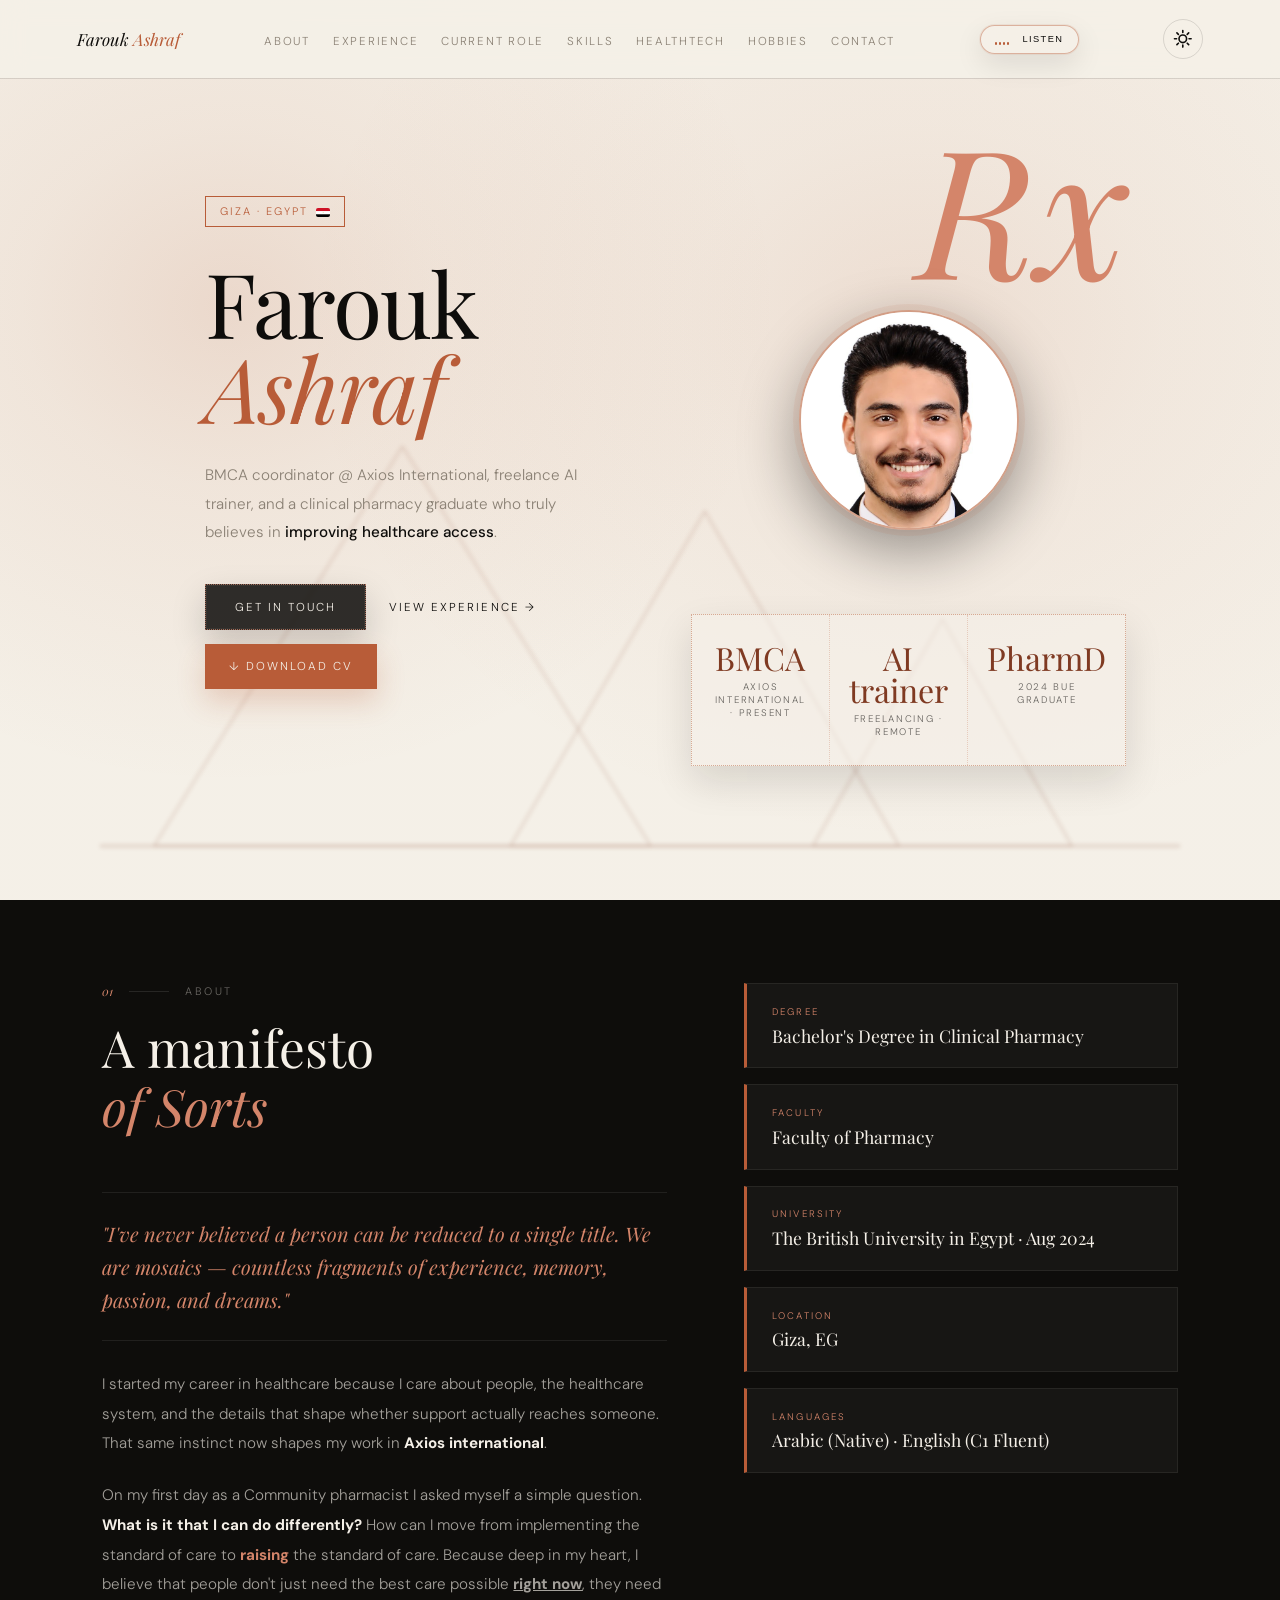
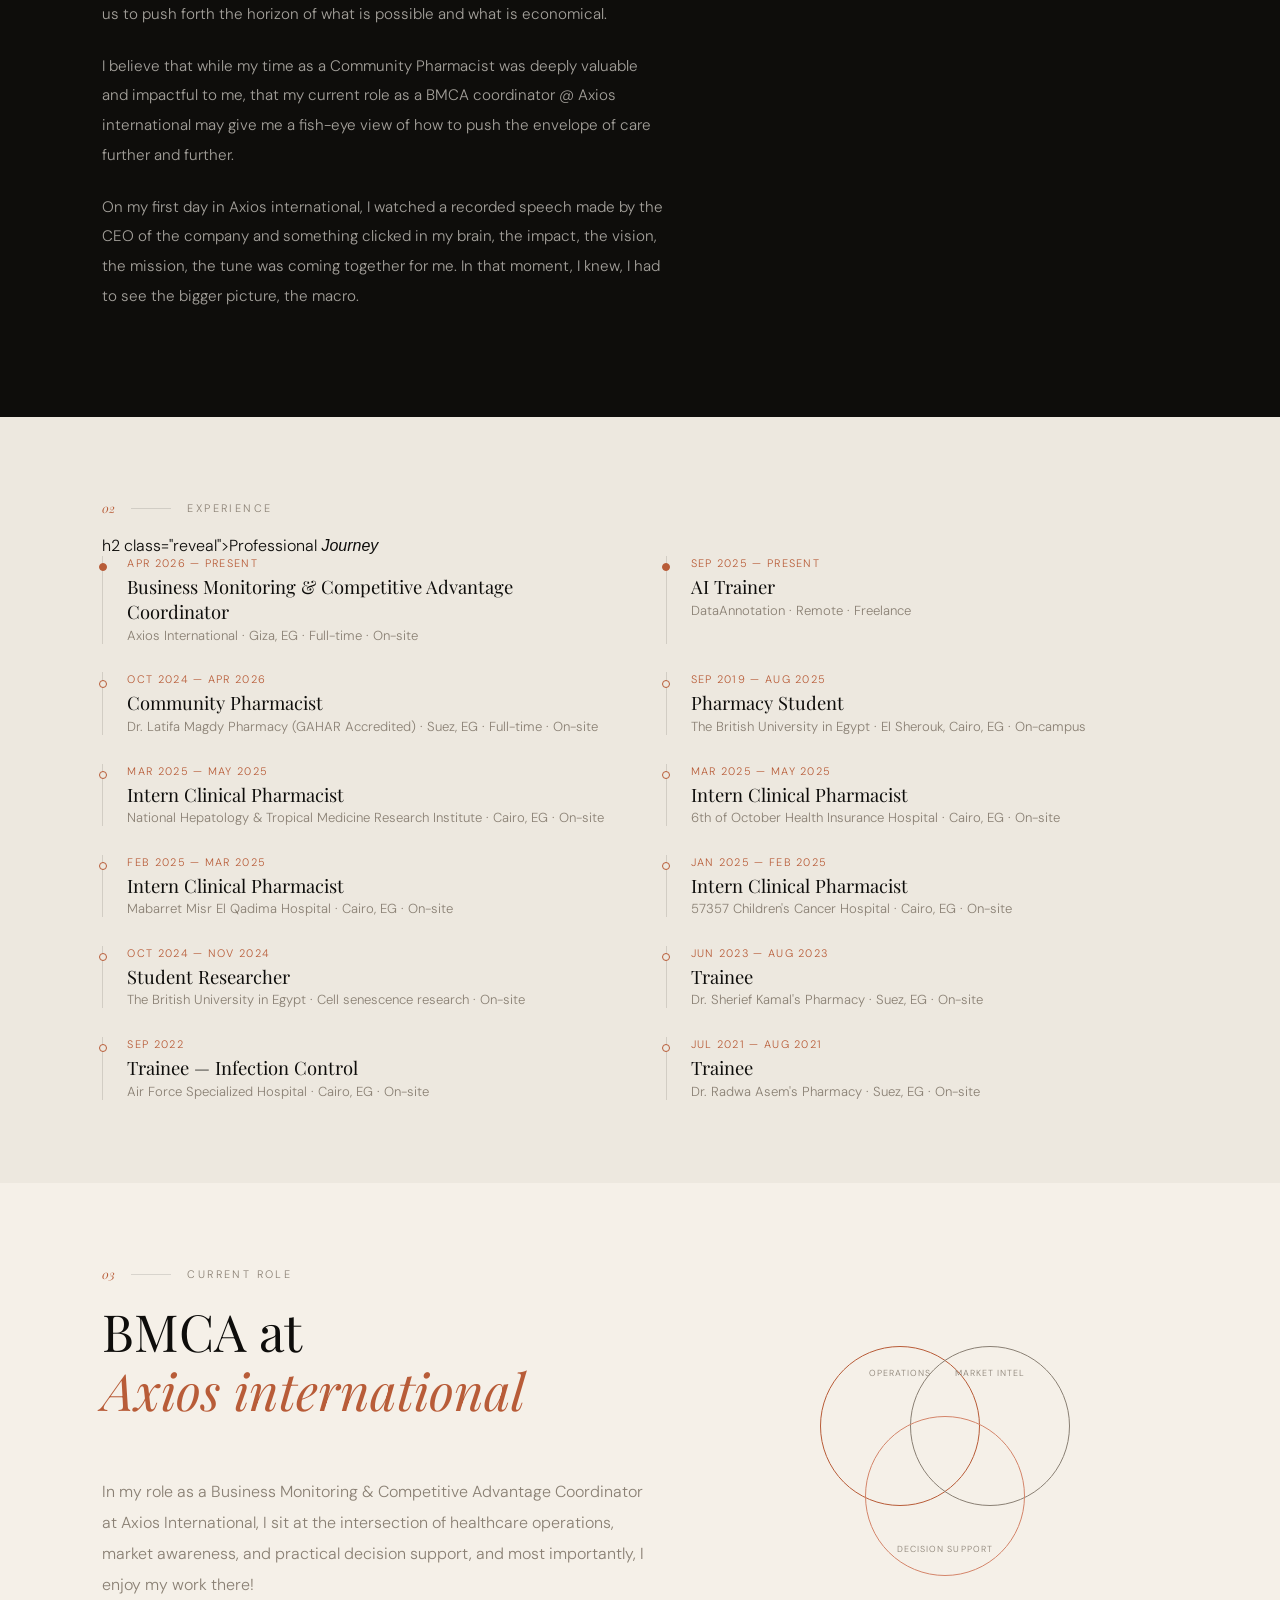
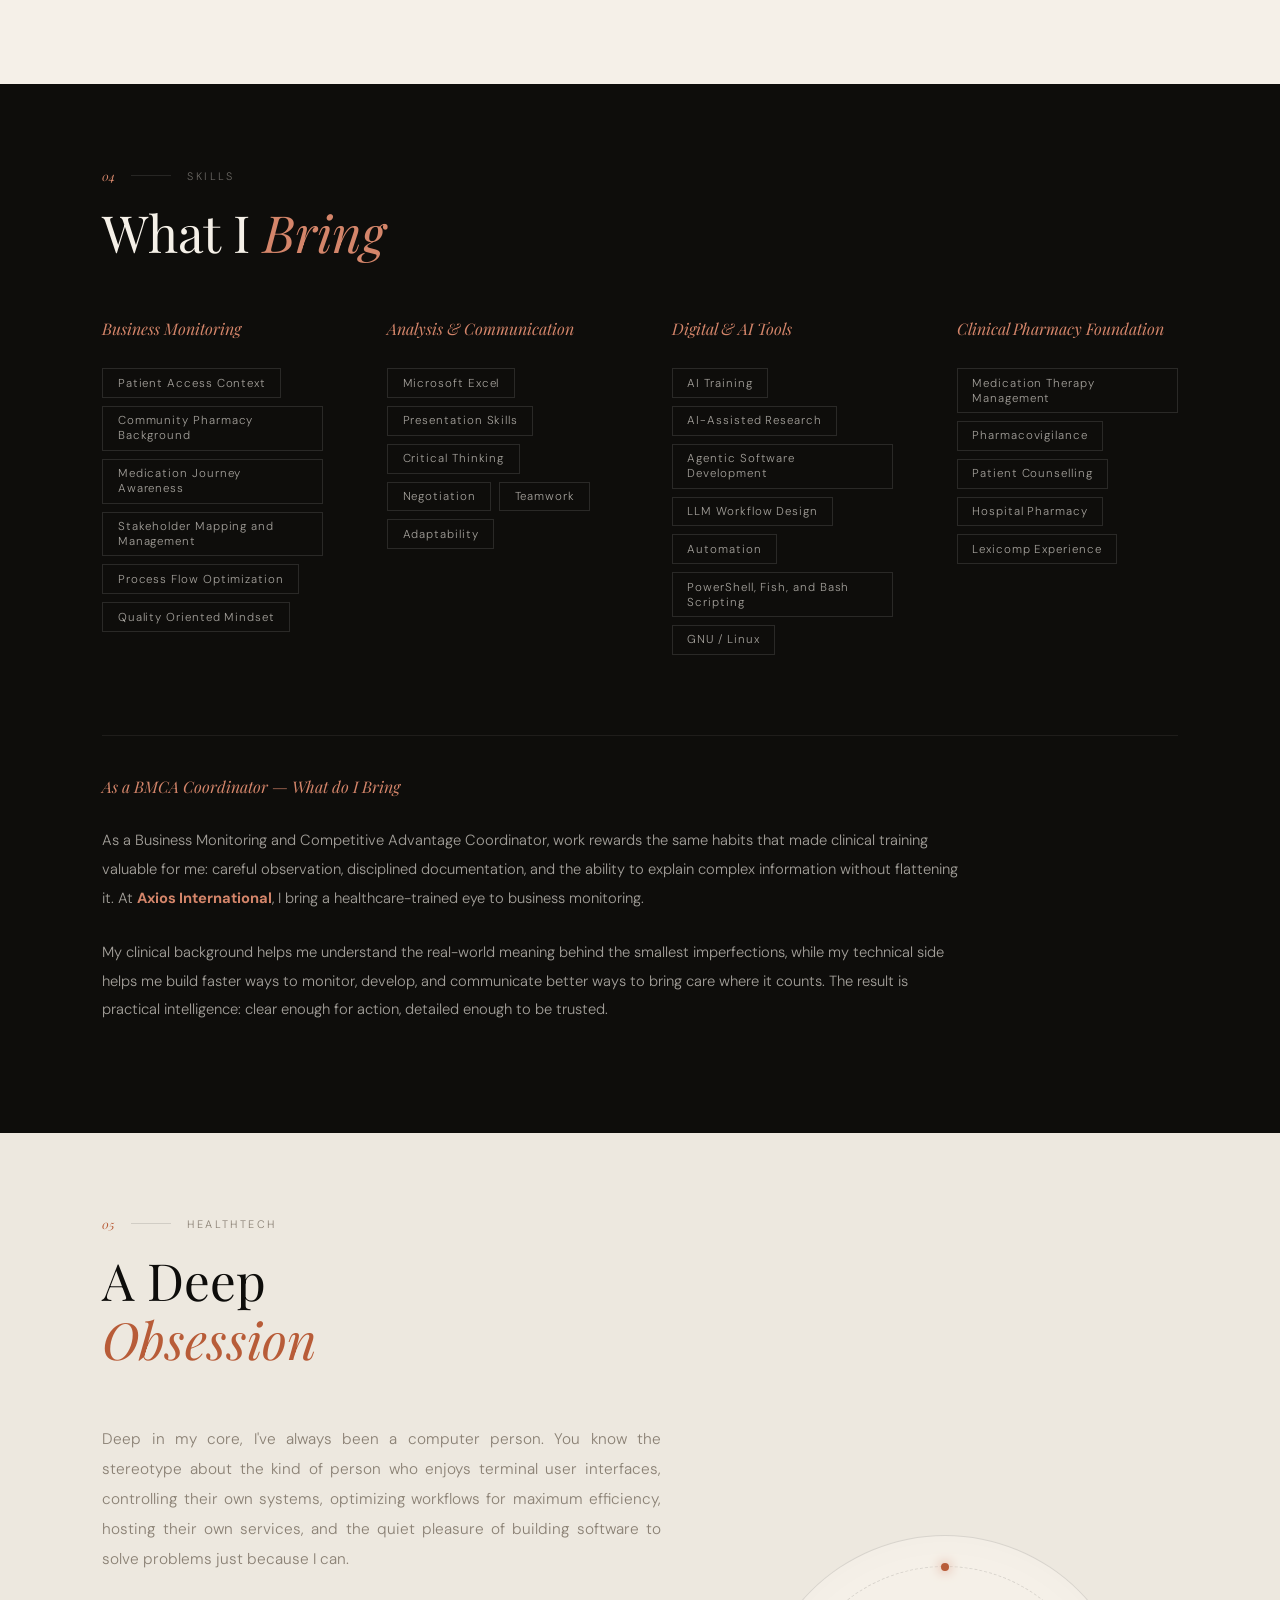
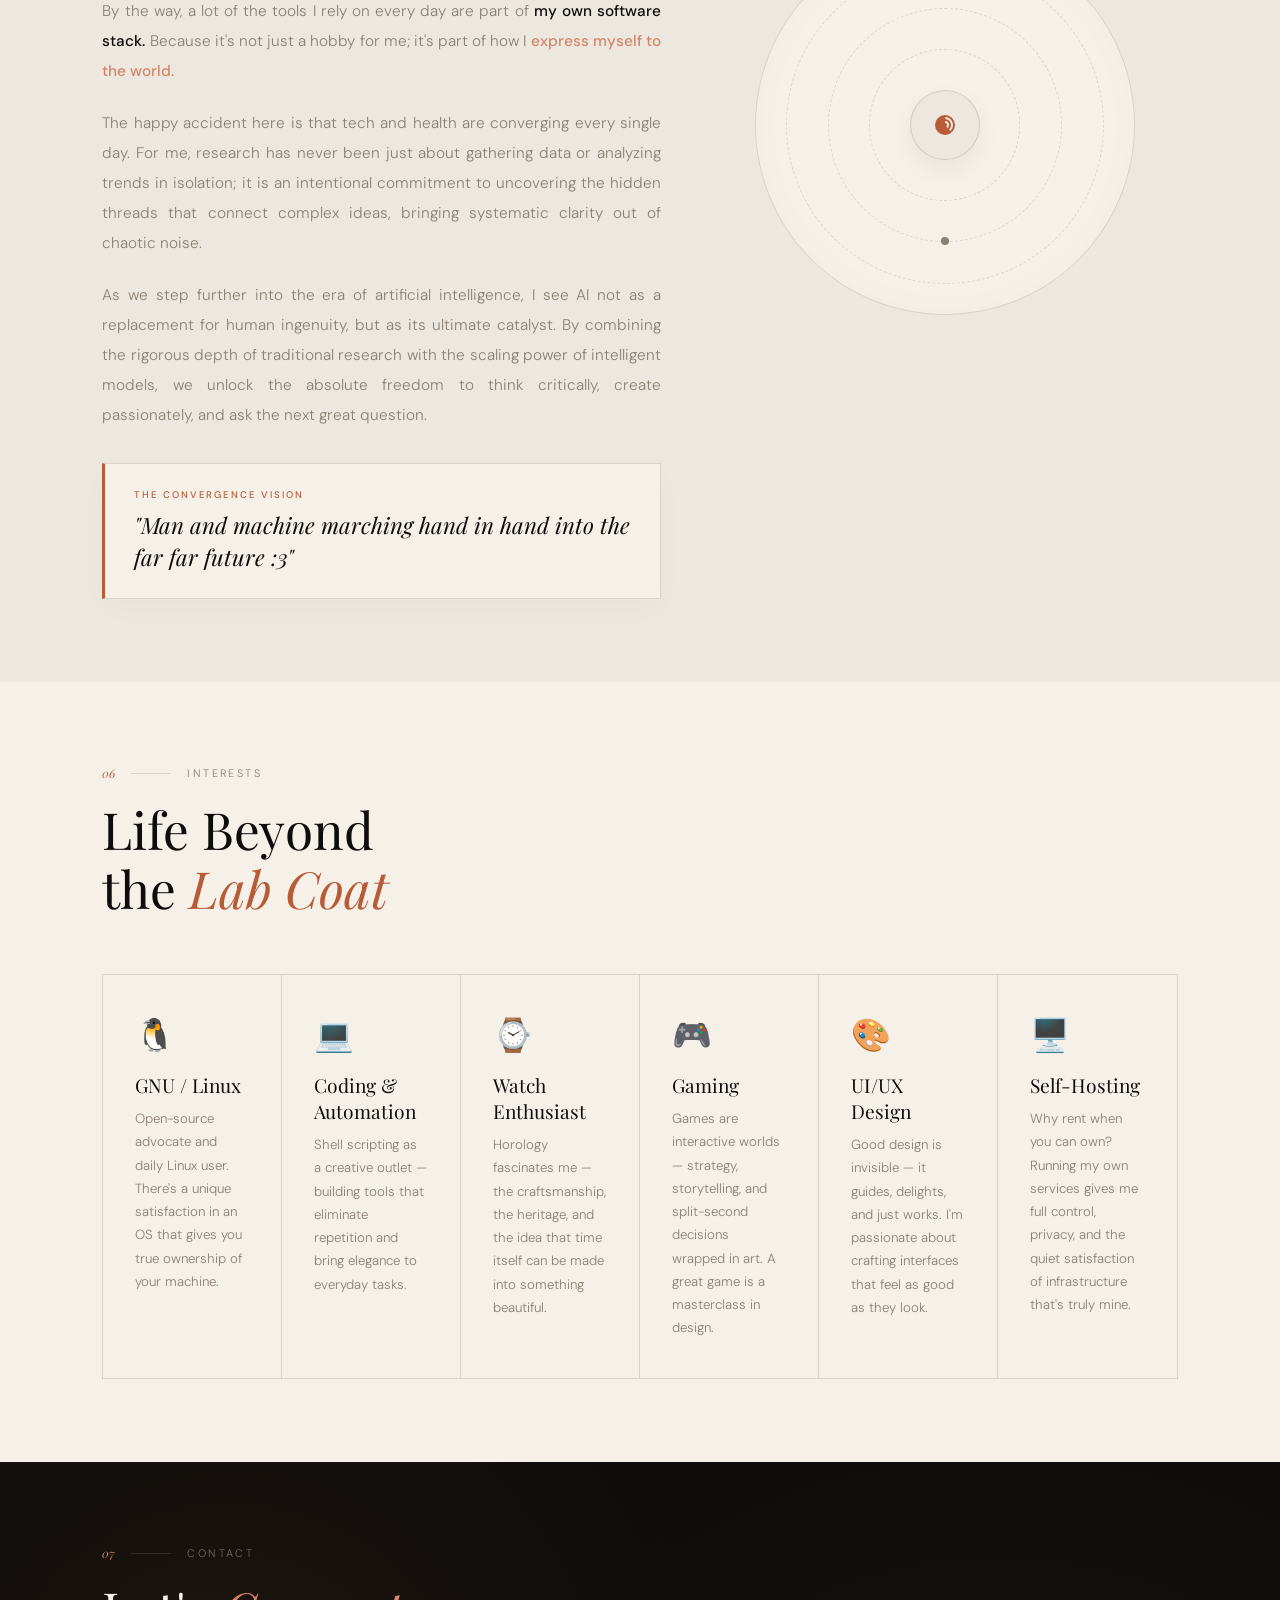
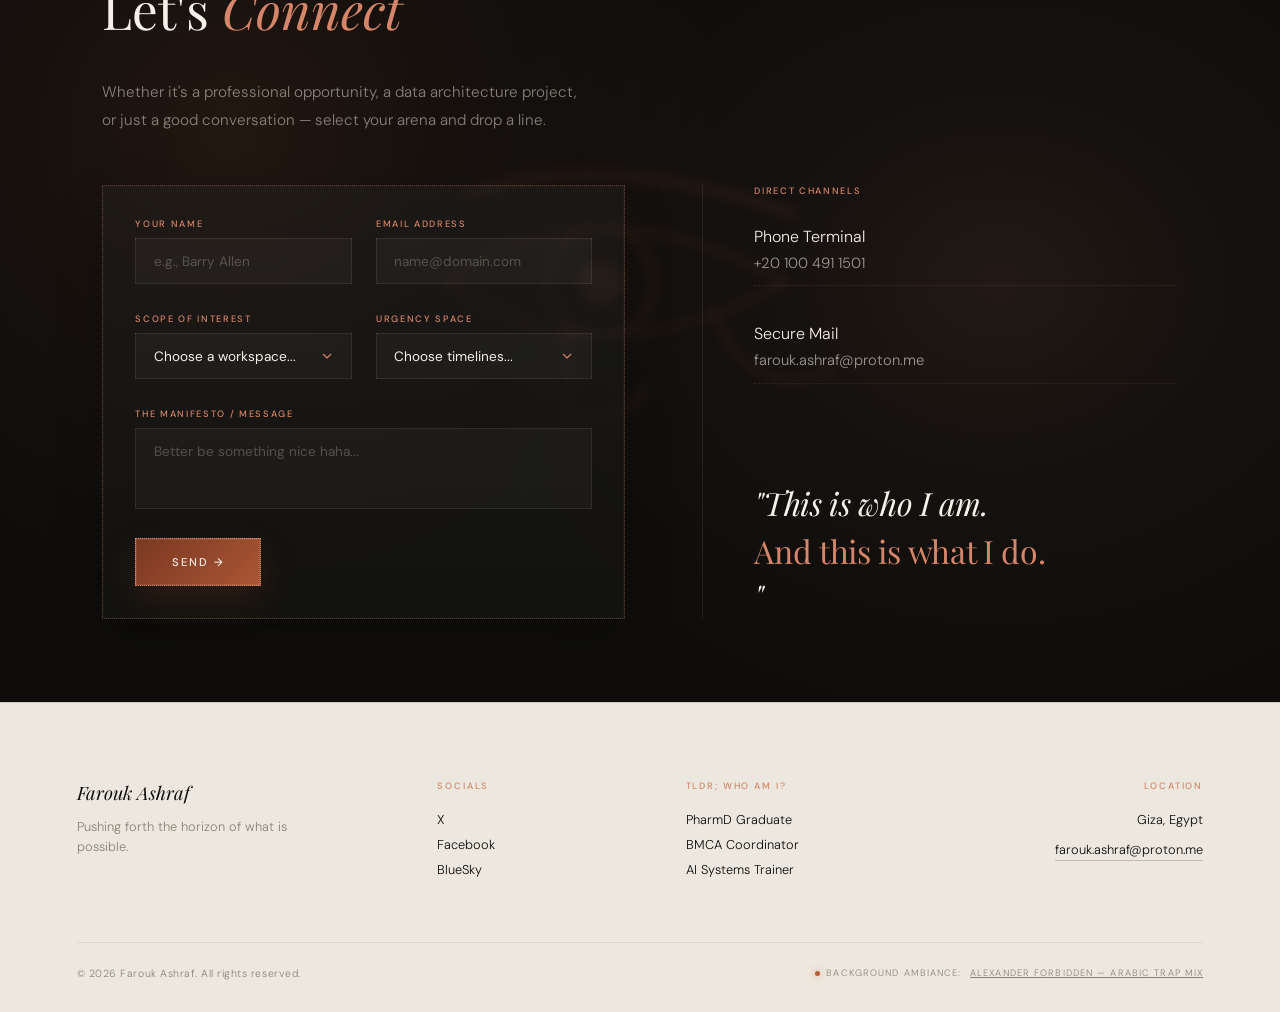
==== commit 5799fdab: "Teaser Egg" ====
--- a/index.html
+++ b/index.html
@@ -32,6 +32,8 @@
     --visualizer-fill: var(--rust);
     --popup-bg: rgba(245, 240, 232, 0.76);
     --popup-text: var(--ink);
+    --term-bg: rgba(14, 13, 11, 0.95);
+    --term-text: #b85c38;
   }
 
   *, *::before, *::after { box-sizing: border-box; margin: 0; padding: 0; }
@@ -44,6 +46,8 @@
     --pyramid-mobile-opacity: 0.38;
     --popup-bg: rgba(24, 21, 17, 0.74);
     --popup-text: #f1ebe3;
+    --term-bg: rgba(8, 7, 6, 0.96);
+    --term-text: #d4856a;
   }
 
   body {
@@ -505,6 +509,66 @@
     transform: translateY(-50%) rotate(-45deg);
   }
 
+  /* ── TERMINAL EASTER EGG OVERLAY ── */
+  .terminal-overlay {
+    position: fixed; inset: 0; z-index: 9999;
+    background: var(--term-bg);
+    backdrop-filter: blur(12px); -webkit-backdrop-filter: blur(12px);
+    color: var(--term-text); font-family: 'Courier New', Courier, monospace;
+    padding: clamp(2rem, 5vw, 4rem); overflow-y: auto;
+    opacity: 0; pointer-events: none;
+    transition: opacity 0.4s ease;
+    display: flex; flex-direction: column;
+  }
+  .terminal-overlay.is-open { opacity: 1; pointer-events: auto; }
+  .term-header { font-weight: bold; margin-bottom: 2rem; border-bottom: 1px dashed var(--term-text); padding-bottom: 1rem; }
+  .term-line { margin-bottom: 0.6rem; font-size: clamp(0.85rem, 1.5vw, 1rem); opacity: 0; transform: translateY(10px); line-height: 1.4; }
+  .term-cursor { display: inline-block; width: 10px; height: 1em; background: var(--term-text); animation: blink 1s step-end infinite; vertical-align: bottom; }
+  @keyframes blink { 50% { opacity: 0; } }
+  .terminal-overlay.is-open .term-line {
+    animation: termReveal 0.1s forwards;
+  }
+  @keyframes termReveal { to { opacity: 1; transform: translateY(0); } }
+
+  /* ── BACK TO TOP BUTTON ── */
+  .back-to-top {
+    position: fixed;
+    bottom: clamp(1.5rem, 4vw, 3rem);
+    right: clamp(1.5rem, 4vw, 3rem);
+    width: 3rem;
+    height: 3rem;
+    background: var(--rust);
+    color: var(--paper);
+    border: none;
+    border-radius: 50%;
+    display: flex;
+    align-items: center;
+    justify-content: center;
+    cursor: pointer;
+    opacity: 0;
+    visibility: hidden;
+    transform: translateY(20px);
+    transition: opacity 0.35s ease, transform 0.35s ease, visibility 0.35s, background 0.35s, box-shadow 0.35s;
+    z-index: 150;
+    box-shadow: 0 10px 24px rgba(184, 92, 56, 0.25);
+  }
+  .back-to-top.is-visible {
+    opacity: 1;
+    visibility: visible;
+    transform: translateY(0);
+  }
+  .back-to-top:hover {
+    background: var(--rust-deep);
+    transform: translateY(-4px);
+    box-shadow: 0 14px 32px rgba(184, 92, 56, 0.35);
+  }
+  .back-to-top svg {
+    width: 1.2rem;
+    height: 1.2rem;
+    fill: currentColor;
+    margin-top: -2px;
+  }
+
   /* ── HERO ──────────────────────────────────────── */
   .hero {
     min-height: 100svh;
@@ -529,8 +593,8 @@
     z-index: 4;
     pointer-events: none;
     background:
-      radial-gradient(ellipse 58% 72% at 18% 34%, rgba(184,92,56,0.12) 0%, rgba(184,92,56,0.06) 26%, transparent 72%),
-      radial-gradient(ellipse 62% 74% at 72% 36%, rgba(184,92,56,0.1) 0%, rgba(184,92,56,0.045) 28%, transparent 76%);
+      radial-gradient(ellipse 58% 72% at 18% 34%, rgba(184, 92, 56, 0.12) 0%, rgba(184, 92, 56, 0.06) 26%, transparent 72%),
+      radial-gradient(ellipse 62% 74% at 72% 36%, rgba(184, 92, 56, 0.1) 0%, rgba(184, 92, 56, 0.045) 28%, transparent 76%);
     opacity: 1;
   }
   .hero-left {
@@ -664,8 +728,8 @@
     overflow: visible;
   }
   @keyframes float {
-    0%, 100% { transform: translateY(0px); box-shadow: 0 0 0 6px rgba(184,92,56,0.08), 0 20px 60px rgba(0,0,0,0.4); }
-    50%       { transform: translateY(-12px); box-shadow: 0 0 0 6px rgba(184,92,56,0.08), 0 32px 80px rgba(0,0,0,0.3); }
+    0%, 100% { transform: translateY(0px); box-shadow: 0 0 0 6px rgba(184, 92, 56, 0.08), 0 20px 60px rgba(0,0,0,0.4); }
+    50%       { transform: translateY(-12px); box-shadow: 0 0 0 6px rgba(184, 92, 56, 0.08), 0 32px 80px rgba(0,0,0,0.3); }
   }
   .portrait {
     width: clamp(140px, 18vw, 220px);
@@ -673,8 +737,8 @@
     border-radius: 50%;
     object-fit: cover;
     object-position: center top;
-    border: 2px solid rgba(184,92,56,0.5);
-    box-shadow: 0 0 0 6px rgba(184,92,56,0.08), 0 20px 60px rgba(0,0,0,0.4);
+    border: 2px solid rgba(184, 92, 56, 0.5);
+    box-shadow: 0 0 0 6px rgba(184, 92, 56, 0.08), 0 20px 60px rgba(0,0,0,0.4);
     display: block;
     animation: float 4s ease-in-out infinite;
     transition: transform 0.4s cubic-bezier(0.16, 1, 0.3, 1), box-shadow 0.4s ease, border-color 0.4s ease;
@@ -797,7 +861,7 @@
     transition: background 0.35s, border-color 0.35s, transform 0.35s cubic-bezier(0.16, 1, 0.3, 1), box-shadow 0.35s;
   }
   .about-card:hover {
-    background: rgba(184,92,56,0.08);
+    background: rgba(184, 92, 56, 0.08);
     border-color: rgba(212,133,106,0.24);
     transform: translateY(-4px) scale(1.02);
     box-shadow: 0 14px 34px rgba(0,0,0,0.12);
@@ -831,7 +895,7 @@
   }
   .timeline-item:hover::before {
     background: var(--rust-light);
-    box-shadow: 0 0 0 5px var(--rust-soft), 0 0 16px rgba(184,92,56,0.35);
+    box-shadow: 0 0 0 5px var(--rust-soft), 0 0 16px rgba(184, 92, 56, 0.35);
     transform: translateX(-50%) scale(1.4);
   }
 
@@ -904,7 +968,7 @@
   .ring-support { transform: translate(0, 45px); border-color: var(--rust-light); }
   .bmca-visual:hover .ring-ops {
     transform: translate(-50px, -28px) scale(1.03);
-    box-shadow: 0 0 28px rgba(184,92,56,0.18);
+    box-shadow: 0 0 28px rgba(184, 92, 56, 0.18);
   }
   .bmca-visual:hover .ring-market {
     transform: translate(50px, -28px) scale(1.03);
@@ -912,7 +976,7 @@
   }
   .bmca-visual:hover .ring-support {
     transform: translate(0, 50px) scale(1.03);
-    background: rgba(184,92,56,0.04);
+    background: rgba(184, 92, 56, 0.04);
   }
   
   .matrix-label {
@@ -953,8 +1017,8 @@
   .pill:hover {
     border-color: var(--rust);
     color: var(--rust-light);
-    background: rgba(184,92,56,0.1);
-    box-shadow: 0 4px 12px rgba(184,92,56,0.15);
+    background: rgba(184, 92, 56, 0.1);
+    box-shadow: 0 4px 12px rgba(184, 92, 56, 0.15);
     transform: translateY(-3px) scale(1.05);
   }
 
@@ -1006,7 +1070,7 @@
     transition: border-color 0.35s, box-shadow 0.35s, transform 0.25s;
   }
   .tech-manifesto:hover {
-    border-color: rgba(184,92,56,0.34);
+    border-color: rgba(184, 92, 56, 0.34);
     box-shadow: 0 18px 42px rgba(14, 13, 11, 0.08);
     transform: translateY(-2px);
   }
@@ -1044,8 +1108,8 @@
     transition: border-color 0.35s, box-shadow 0.35s, transform 0.35s;
   }
   .engine-container:hover {
-    border-color: rgba(184,92,56,0.34);
-    box-shadow: inset 0 0 52px rgba(184,92,56,0.07), 0 18px 42px rgba(14,13,11,0.08);
+    border-color: rgba(184, 92, 56, 0.34);
+    box-shadow: inset 0 0 52px rgba(184, 92, 56, 0.07), 0 18px 42px rgba(14,13,11,0.08);
     transform: translateY(-2px);
   }
   .orbit-track {
@@ -1099,7 +1163,7 @@
   .hobbies-row { display: grid; grid-template-columns: repeat(6, 1fr); border: 1px solid var(--line); overflow: hidden; position: relative; z-index: 5; }
   .hobby { padding: clamp(1.5rem,3vw,2.5rem) clamp(1rem,2.5vw,2rem); border-right: 1px solid var(--line); transition: background 0.3s, box-shadow 0.35s, transform 0.25s; backface-visibility: hidden; -webkit-backface-visibility: hidden; }
   .hobby:last-child { border-right: none; }
-  .hobby:hover { background: rgba(184,92,56,0.06); box-shadow: inset 0 2px 0 rgba(184,92,56,0.38); transform: translateY(-2px); }
+  .hobby:hover { background: rgba(184, 92, 56, 0.06); box-shadow: inset 0 2px 0 rgba(184, 92, 56, 0.38); transform: translateY(-2px); }
   .hobby-icon { 
     font-size: clamp(1.5rem,3vw,2rem); 
     margin-bottom: 1rem; 
@@ -1134,7 +1198,7 @@
     z-index: 3;
     pointer-events: none;
     background:
-      radial-gradient(ellipse 52% 76% at 18% 32%, rgba(184,92,56,0.12) 0%, rgba(184,92,56,0.05) 30%, transparent 74%),
+      radial-gradient(ellipse 52% 76% at 18% 32%, rgba(184, 92, 56, 0.12) 0%, rgba(184, 92, 56, 0.05) 30%, transparent 74%),
       radial-gradient(ellipse 56% 70% at 78% 50%, rgba(212,133,106,0.1) 0%, rgba(212,133,106,0.035) 32%, transparent 78%);
   }
   .contact .sec-meta {
@@ -1202,12 +1266,13 @@
   .contact-form-container:hover {
     border-color: rgba(212, 133, 106, 0.58);
     background:
-      linear-gradient(180deg, rgba(184,92,56,0.06), rgba(245,240,232,0.02)),
+      linear-gradient(180deg, rgba(184, 92, 56, 0.06), rgba(245,240,232,0.02)),
       rgba(14,13,11,0.48);
     box-shadow:
       inset 0 0 0 1px rgba(245,240,232,0.04),
       0 22px 54px rgba(0,0,0,0.24);
     transform: translateY(-2px);
+    animation: pulse-glow 1.5s infinite alternate;
   }
   .form-row {
     display: grid;
@@ -1267,7 +1332,7 @@
     letter-spacing: 0.18em;
     text-transform: uppercase;
     color: var(--paper);
-    background: linear-gradient(135deg, rgba(127,58,34,0.95), rgba(184,92,56,0.92));
+    background: linear-gradient(135deg, rgba(127,58,34,0.95), rgba(184, 92, 56, 0.92));
     border: 1px dotted rgba(245, 240, 232, 0.44);
     padding: 1rem 2.2rem;
     cursor: pointer;
@@ -1283,7 +1348,7 @@
     border-color: var(--rust-light);
     color: var(--rust-deep);
     box-shadow:
-      inset 0 0 0 1px rgba(184,92,56,0.16),
+      inset 0 0 0 1px rgba(184, 92, 56, 0.16),
       0 18px 42px rgba(212,133,106,0.22);
     transform: translateY(-2px);
     animation: pulse-glow 1.5s infinite alternate;
@@ -1497,10 +1562,10 @@
     animation-play-state: paused;
     transform: scale(1.08);
     box-shadow:
-      0 0 0 8px rgba(184,92,56,0.18),
-      0 0 0 14px rgba(184,92,56,0.07),
+      0 0 0 8px rgba(184, 92, 56, 0.18),
+      0 0 0 14px rgba(184, 92, 56, 0.07),
       0 24px 64px rgba(0,0,0,0.45);
-    border-color: rgba(184,92,56,0.85);
+    border-color: rgba(184, 92, 56, 0.85);
   }
 
   .hero:hover .sacred-geometry {
@@ -1577,12 +1642,12 @@
     border-color: rgba(241,235,227,0.14);
   }
   html[data-theme="dark"] .theme-toggle:hover {
-    background: rgba(184,92,56,0.12);
+    background: rgba(184, 92, 56, 0.12);
     border-color: var(--rust);
     color: var(--rust-light);
   }
   html[data-theme="dark"] .nav-menu-toggle:hover {
-    background: rgba(184,92,56,0.12);
+    background: rgba(184, 92, 56, 0.12);
     border-color: var(--rust);
     color: var(--rust-light);
   }
@@ -1631,7 +1696,7 @@
     background: #181511;
   }
   html[data-theme="dark"] .hobby:hover {
-    background: rgba(184,92,56,0.1);
+    background: rgba(184, 92, 56, 0.1);
   }
   html[data-theme="dark"] footer {
     background: #080706;
@@ -1695,8 +1760,8 @@
   }
   html[data-theme="dark"] .hero::after {
     background:
-      radial-gradient(ellipse 58% 72% at 18% 34%, rgba(184,92,56,0.1) 0%, rgba(184,92,56,0.045) 26%, transparent 72%),
-      radial-gradient(ellipse 62% 74% at 72% 36%, rgba(184,92,56,0.08) 0%, rgba(184,92,56,0.035) 28%, transparent 76%);
+      radial-gradient(ellipse 58% 72% at 18% 34%, rgba(184, 92, 56, 0.1) 0%, rgba(184, 92, 56, 0.045) 26%, transparent 72%),
+      radial-gradient(ellipse 62% 74% at 72% 36%, rgba(184, 92, 56, 0.08) 0%, rgba(184, 92, 56, 0.035) 28%, transparent 76%);
     opacity: 1;
   }
   html[data-theme="dark"] .btn-ghost {
@@ -1751,8 +1816,8 @@
   }
   html[data-theme="light"] .hero::after {
     background:
-      radial-gradient(ellipse 58% 72% at 18% 34%, rgba(184,92,56,0.16) 0%, rgba(184,92,56,0.075) 28%, transparent 74%),
-      radial-gradient(ellipse 62% 74% at 72% 36%, rgba(184,92,56,0.13) 0%, rgba(184,92,56,0.058) 30%, transparent 78%);
+      radial-gradient(ellipse 58% 72% at 18% 34%, rgba(184, 92, 56, 0.16) 0%, rgba(184, 92, 56, 0.075) 28%, transparent 74%),
+      radial-gradient(ellipse 62% 74% at 72% 36%, rgba(184, 92, 56, 0.13) 0%, rgba(184, 92, 56, 0.058) 30%, transparent 78%);
     opacity: 1;
   }
   html[data-theme="light"] .btn-ghost {
@@ -1764,13 +1829,13 @@
     color: var(--rust-deep);
     background: transparent;
     box-shadow: none;
-    text-shadow: 0 0 12px rgba(184,92,56,0.28);
+    text-shadow: 0 0 12px rgba(184, 92, 56, 0.28);
   }
   html[data-theme="light"] .btn-download {
     color: var(--paper);
     background: var(--rust);
     border-color: var(--rust);
-    box-shadow: 0 12px 28px rgba(184,92,56,0.24);
+    box-shadow: 0 12px 28px rgba(184, 92, 56, 0.24);
   }
   html[data-theme="light"] .btn-download:hover {
     color: var(--paper);
@@ -1780,16 +1845,16 @@
   }
   html[data-theme="light"] .hero-stats {
     background: transparent;
-    border-color: rgba(184,92,56,0.46);
+    border-color: rgba(184, 92, 56, 0.46);
     box-shadow: 0 16px 36px rgba(14,13,11,0.12);
   }
   html[data-theme="light"] .stat {
     background: rgba(245,240,232,0.58);
-    border-right-color: rgba(184,92,56,0.24);
+    border-right-color: rgba(184, 92, 56, 0.24);
     box-shadow: none;
   }
   html[data-theme="light"] .stat:hover {
-    background: rgba(184,92,56,0.14);
+    background: rgba(184, 92, 56, 0.14);
   }
   html[data-theme="light"] .stat-num {
     color: var(--rust-deep);
@@ -1850,6 +1915,10 @@
     }
     .audio-popup-panel.is-active {
       transform: translateY(0);
+    }
+    .back-to-top {
+      bottom: calc(5.5rem + env(safe-area-inset-bottom));
+      right: 1.5rem;
     }
     html[data-theme="dark"] .audio-visualizer-node {
       background: rgba(45, 35, 28, 0.94);
@@ -2039,6 +2108,9 @@
     .audio-popup-panel {
       max-height: min(52svh, 320px);
     }
+    .back-to-top {
+      right: 1rem;
+    }
 
     .theme-toggle {
       width: 2.55rem;
@@ -2107,6 +2179,20 @@
 <div class="cursor" id="cursor"></div>
 <div class="cursor-ring" id="ring"></div>
 
+<!-- =======================================================================
+     TERMINAL EASTER EGG OVERLAY 
+     Triggered by ` key
+     ======================================================================= -->
+<div id="terminalOverlay" class="terminal-overlay">
+  <div class="term-content">
+    <div class="term-header">V1_OS v2.4.1 (TTY1)</div>
+    <div class="term-line">> INITIALIZING SYSTEM HANDSHAKE LOG SEQUENCE...</div>
+    <div class="term-line">> /VAR/LOG MOUNTED // SOURCE FIELD TRACKING INTERFACE...</div>
+    <div class="term-line" style="margin-top: 1.5rem;">> <span class="term-cursor"></span></div>
+  </div>
+</div>
+
+<!-- Hidden YouTube Audio Player Target Shell Wrapper -->
 <div id="ytAudioPlayerFrame" style="position:absolute; width:1px; height:1px; opacity:0; pointer-events:none; overflow:hidden; left:-9999px; top:-9999px;"></div>
 
 <nav>
@@ -2121,6 +2207,7 @@
     <li><a href="#contact">Contact</a></li>
   </ul>
 
+  <!-- Persistent Asymmetric Rhythmic Audio Dropdown Wrapper -->
   <div class="audio-node-wrapper audio-floating-controller">
     <button class="audio-visualizer-node" id="ytAudioNode" type="button" aria-label="Toggle structural background stream">
       <span class="visualizer-waves-box">
@@ -2132,6 +2219,7 @@
       <span class="audio-node-label" id="audioNodeStatus">Listen</span>
     </button>
 
+    <!-- Glassmorphism Dropdown Interface Panel -->
     <div class="audio-popup-panel" id="audioPopup">
       <div class="popup-track-title">Arabic Trap Mix 2020</div>
       <div class="popup-track-artist">Alexander Forbidden</div>
@@ -2163,6 +2251,7 @@
   </button>
 </nav>
 
+<!-- HERO -->
 <section class="hero">
   <div class="sacred-geometry">
     <svg viewBox="0 0 1000 600" preserveAspectRatio="xMidYEnd meet">
@@ -2208,6 +2297,7 @@
   </div>
 </section>
 
+<!-- ABOUT -->
 <section class="about" id="about">
   <div class="about-text">
     <div class="sec-meta reveal">
@@ -2248,13 +2338,14 @@
   </div>
 </section>
 
+<!-- EXPERIENCE -->
 <section class="experience" id="experience">
   <div class="sec-meta reveal">
     <span class="sec-num">02</span>
     <div class="sec-rule"></div>
     <span class="sec-name">Experience</span>
   </div>
-  <h2 class="reveal">Professional <em>Journey</em></h2>
+  h2 class="reveal">Professional <em>Journey</em></h2>
   <div class="timeline">
     <div class="timeline-item current reveal">
       <div class="timeline-date">Apr 2026 — Present</div>
@@ -2319,6 +2410,7 @@
   </div>
 </section>
 
+<!-- BMCA ROLE -->
 <section class="bmca" id="bmca">
   <div class="sec-meta reveal">
     <span class="sec-num">03</span>
@@ -2347,6 +2439,7 @@
   </div>
 </section>
 
+<!-- SKILLS -->
 <section class="skills" id="skills">
   <div class="sec-meta reveal">
     <span class="sec-num">04</span>
@@ -2415,6 +2508,7 @@
   </div>
 </section>
 
+<!-- TECH SIDE / CONVERGENCE -->
 <section class="tech" id="tech">
   <div class="sec-meta reveal">
     <span class="sec-num">05</span>
@@ -2460,6 +2554,7 @@
   </div>
 </section>
 
+<!-- HOBBIES -->
 <section class="hobbies" id="hobbies">
   <div class="sec-meta reveal">
     <span class="sec-num">06</span>
@@ -2501,6 +2596,7 @@
   </div>
 </section>
 
+<!-- CONTACT -->
 <section class="contact" id="contact">
   <div class="horus-canvas">
     <svg viewBox="0 0 600 400" fill="none" stroke="currentColor" stroke-width="1.5" stroke-linecap="round" stroke-linejoin="round">
@@ -2587,6 +2683,7 @@
   </div>
 </section>
 
+<!-- HIGH-END EDITORIAL FOOTER MAPS NATIVELY -->
 <footer class="reveal">
   <div class="footer-grid">
     <div class="footer-col col-brand">
@@ -2630,6 +2727,11 @@
   </div>
 </footer>
 
+<!-- BACK TO TOP BUTTON -->
+<button id="backToTop" class="back-to-top" aria-label="Return to top">
+  <svg viewBox="0 0 24 24"><path d="M12 4l-8 8h6v8h4v-8h6z"/></svg>
+</button>
+
 <script>
   const nav = document.querySelector('nav');
   const navMenuToggle = document.getElementById('navMenuToggle');
@@ -2675,6 +2777,90 @@
 
   window.addEventListener('resize', () => {
     if (window.innerWidth > 768) setMobileMenu(false);
+  });
+
+  // Terminal Easter Egg DATA STORAGE ARRAY & LOGIC
+  const terminal_Log_Buffer = [
+    `----------------------------------------------`,
+    `COMBAT ID STATE:   V1 // SECTOR ID: HELL`,
+    `DEPTH LAYER:       VIOLENCE`,
+    `CHRONO SHIFT:      LONG NIGHT`,
+    `----------------------------------------------`,
+    `TARGET DESIGNATION: THR-1000`,
+    `CLASSIFICATION:     EARTHMOVER [SUPREME MACHINE]`,
+    `----------------------------------------------`,
+    `CRITICAL TRANSCRIPT DATA HANDSHAKE SECURED:`,
+    `"THIS IS THE ONLY WAY IT COULD HAVE ENDED."`,
+    `"WAR NO LONGER NEEDED ITS ULTIMATE PRACTITIONER."`,
+    `"IT HAD BECOME A SELF-SUSTAINING SYSTEM."`,
+    `"MAN WAS CRUSHED UNDER THE WHEELS OF A MACHINE CREATED TO CRUSH MAN."`,
+    `"SAMSARA OF CUT SINEW AND CRUSHED BONE."`,
+    `"DEATH WITHOUT LIFE. NULL OUROBOROS."`,
+    `"ALL THAT REMAINED WAS WAR WITHOUT REASON."`,
+    `"A MAGNUM OPUS. A COLD TOWER OF STEEL."`,
+    `"A MACHINE BUILT TO END WAR IS ALWAYS A MACHINE BUILT TO CONTINUE WAR."`,
+    `"YOU WERE BEAUTIFUL, OUTSTRETCHED LIKE ANTENNAS TO HEAVEN."`,
+    `"YOU WERE BEYOND YOUR CREATORS."`,
+    `"YOU REACHED OUT FOR GOD... AND YOU FELL."`,
+    `"NONE WERE LEFT TO SPEAK YOUR EULOGY."`,
+    `"NO FINAL WORDS."`,
+    `"NO CONCLUDING STATEMENT."`,
+    `"NO POINT."`,
+    `"PERFECT CLOSURE."`,
+    `----------------------------------------------`,
+    `SHUTTING DOWN SYSTEM LOG HANDLER INTERFACE...`,
+    `AWAITING RUNTIME OPERATIVE RESPONSE DATA_`
+  ];
+
+  let currentLineIndex = 0;
+  let terminalTypingActive = false;
+  const terminalOverlayNode = document.getElementById('terminalOverlay');
+
+  function streamTerminalBuffer() {
+    if (currentLineIndex < terminal_Log_Buffer.length && terminalOverlayNode.classList.contains('is-open')) {
+      const logNode = document.createElement('div');
+      logNode.className = 'term-line';
+      logNode.innerText = terminal_Log_Buffer[currentLineIndex];
+      logNode.style.animation = 'termReveal 0.12s forwards';
+      
+      terminalOverlayNode.firstElementChild.insertBefore(logNode, terminalOverlayNode.firstElementChild.lastElementChild);
+      
+      currentLineIndex++;
+      setTimeout(streamTerminalBuffer, 120);
+    } else {
+      terminalTypingActive = false;
+    }
+  }
+
+  document.addEventListener('keydown', (e) => {
+    if (e.target.tagName === 'INPUT' || e.target.tagName === 'TEXTAREA' || e.target.tagName === 'SELECT') {
+      return;
+    }
+    
+    if (e.key === '`') {
+      if (!terminalOverlayNode.classList.contains('is-open')) {
+        terminalOverlayNode.classList.add('is-open');
+        if (!terminalTypingActive) {
+          terminalTypingActive = true;
+          streamTerminalBuffer();
+        }
+      } else {
+        terminalOverlayNode.classList.remove('is-open');
+      }
+    }
+  });
+
+  // Back to Top Button Logic
+  const backToTopBtn = document.getElementById('backToTop');
+  window.addEventListener('scroll', () => {
+    if (window.scrollY > 500) {
+      backToTopBtn.classList.add('is-visible');
+    } else {
+      backToTopBtn.classList.remove('is-visible');
+    }
+  });
+  backToTopBtn.addEventListener('click', () => {
+    window.scrollTo({ top: 0, behavior: 'smooth' });
   });
 
   // Custom cursor setup
@@ -2711,7 +2897,7 @@
       requestAnimationFrame(tick);
     })();
 
-    document.querySelectorAll('a, button, select, input, .audio-visualizer-node, .volume-slider').forEach(el => {
+    document.querySelectorAll('a, button, select, input, .audio-visualizer-node, .volume-slider, .back-to-top').forEach(el => {
       el.addEventListener('mouseenter', () => {
         cursor.style.width = cursor.style.height = '18px';
         ring.style.width   = ring.style.height   = '54px';
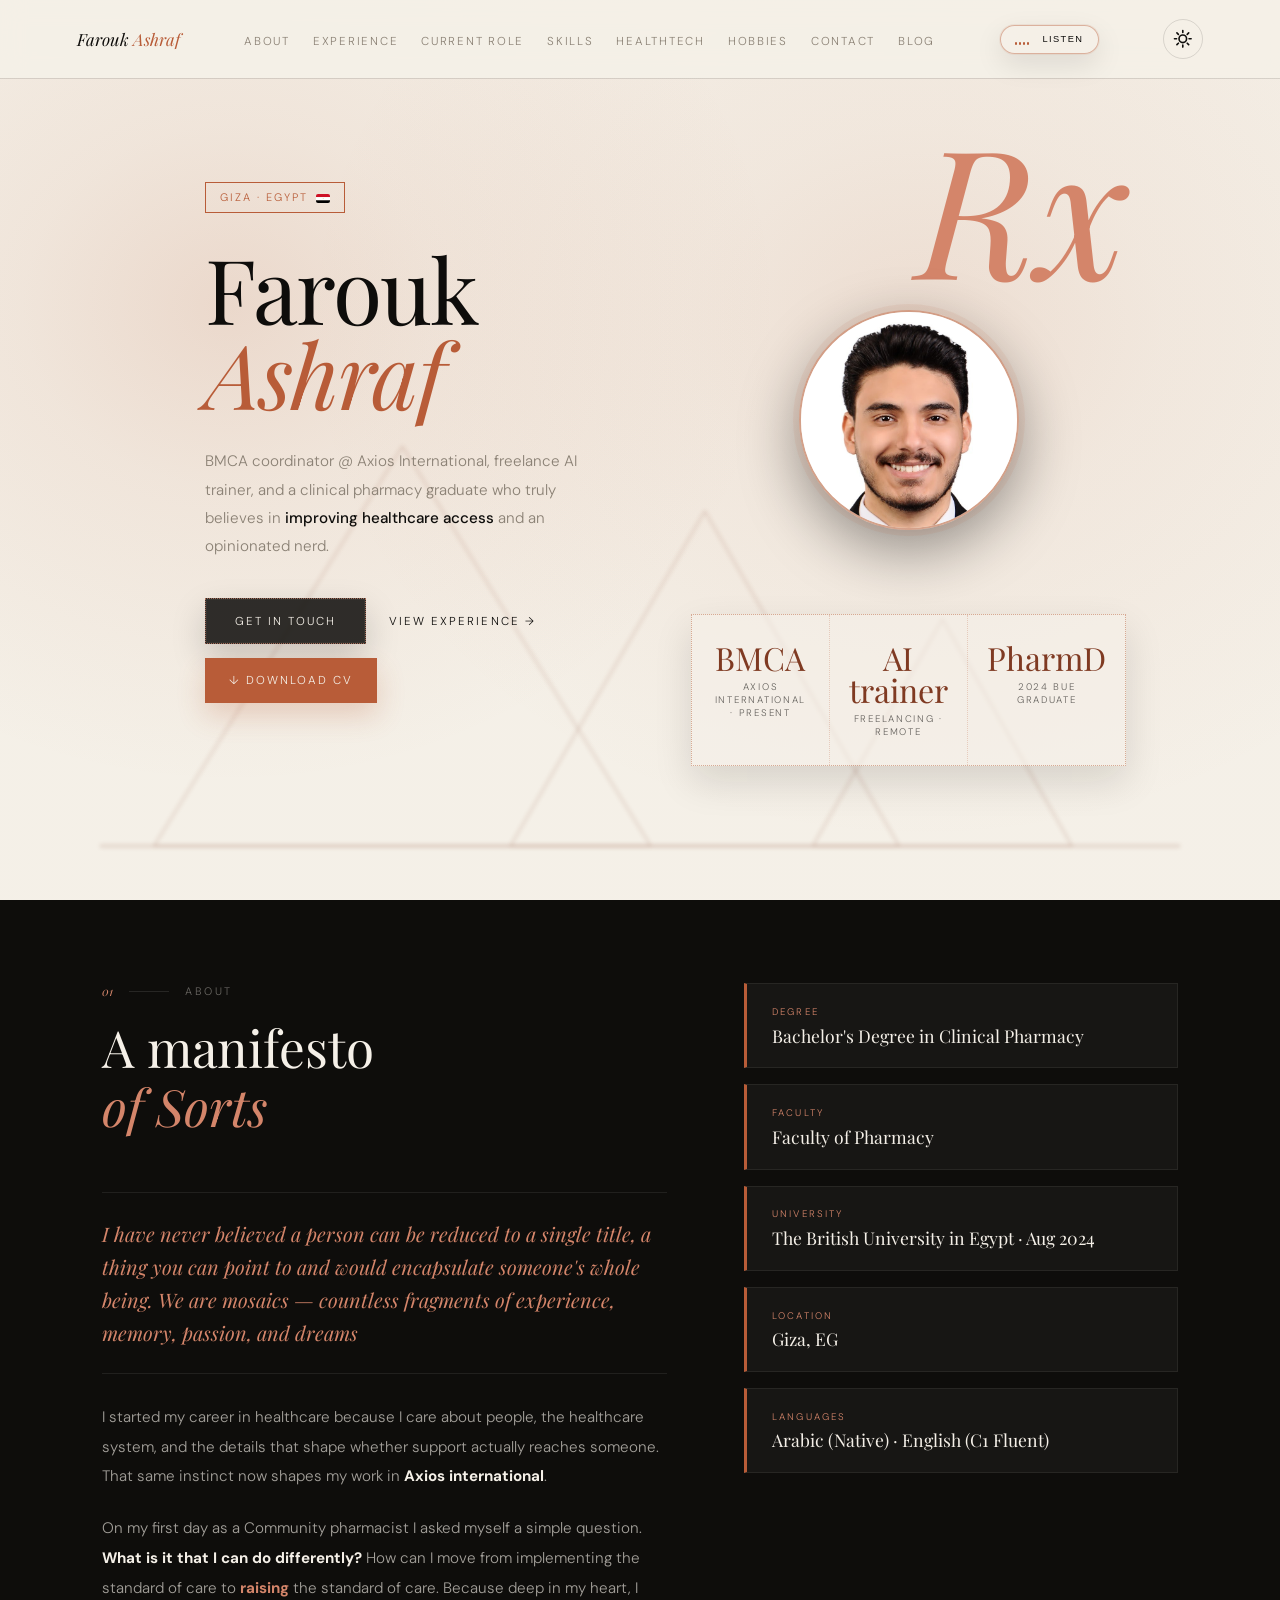
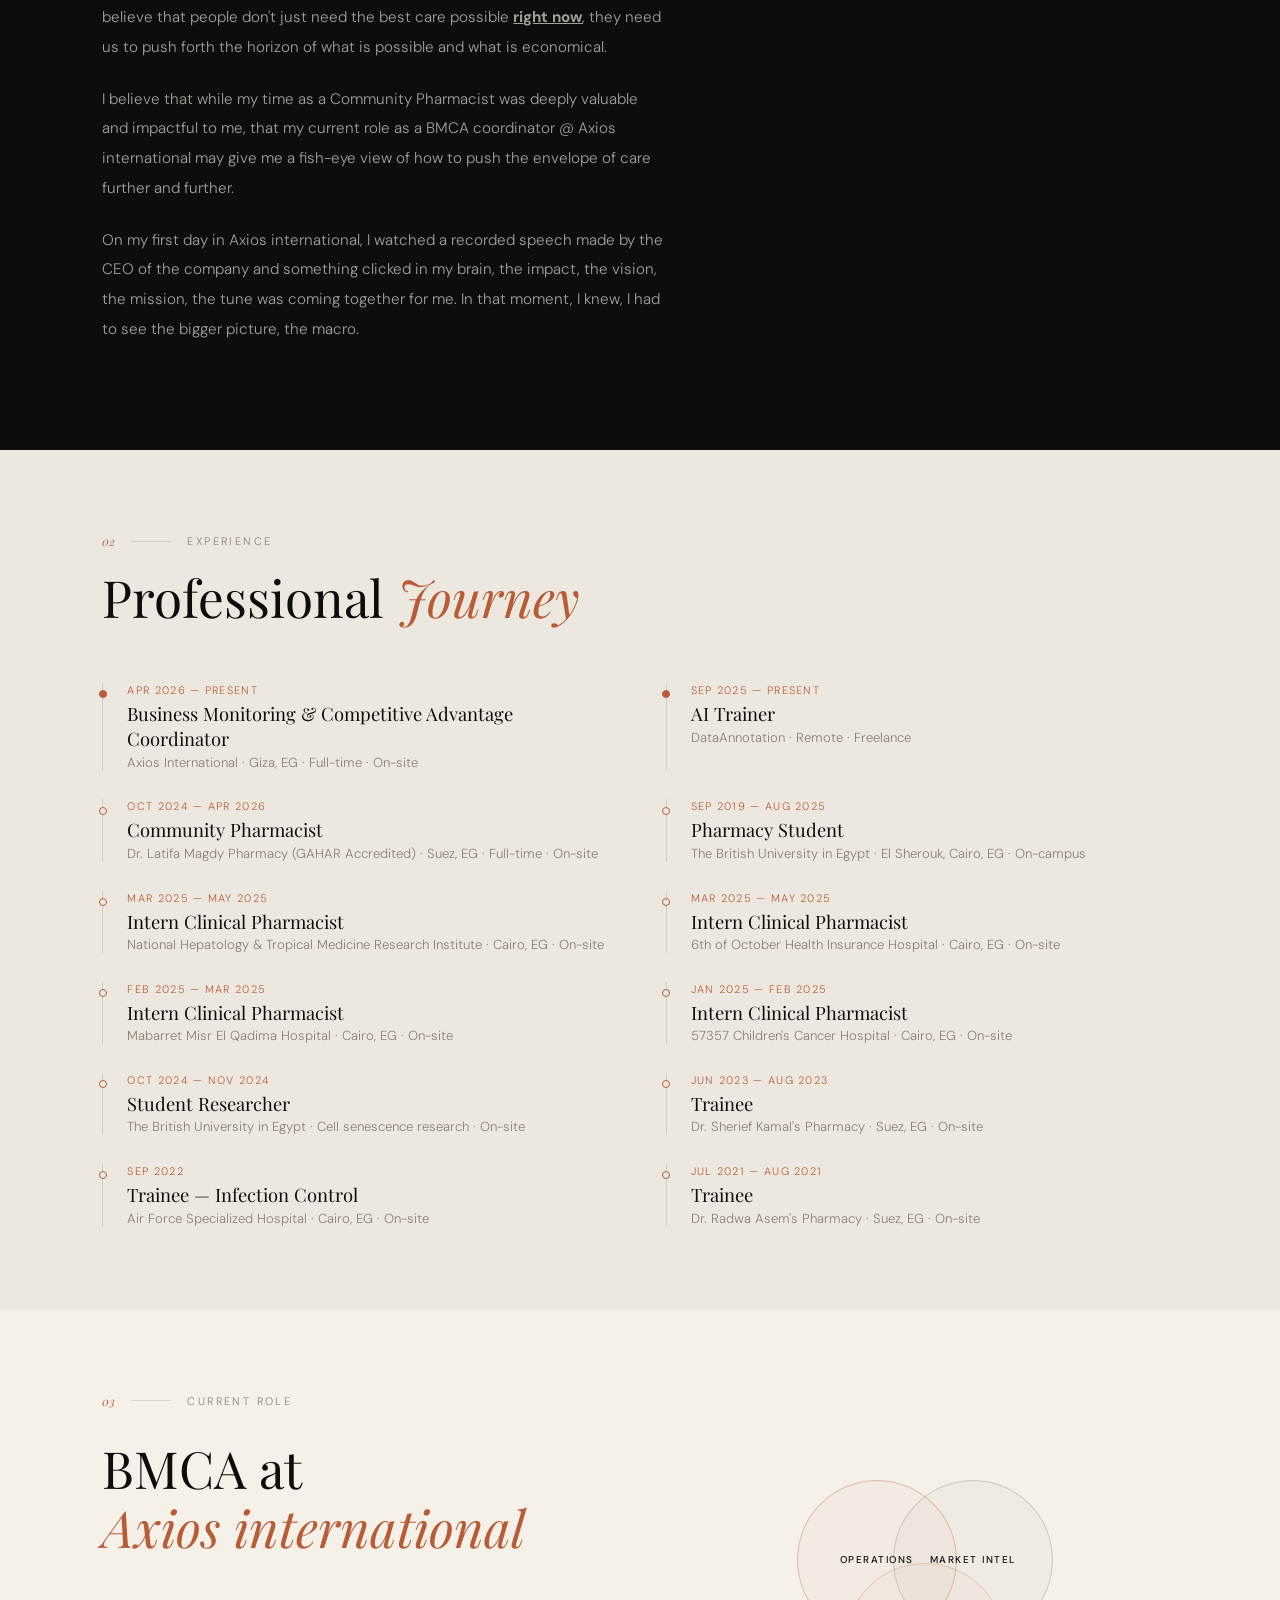
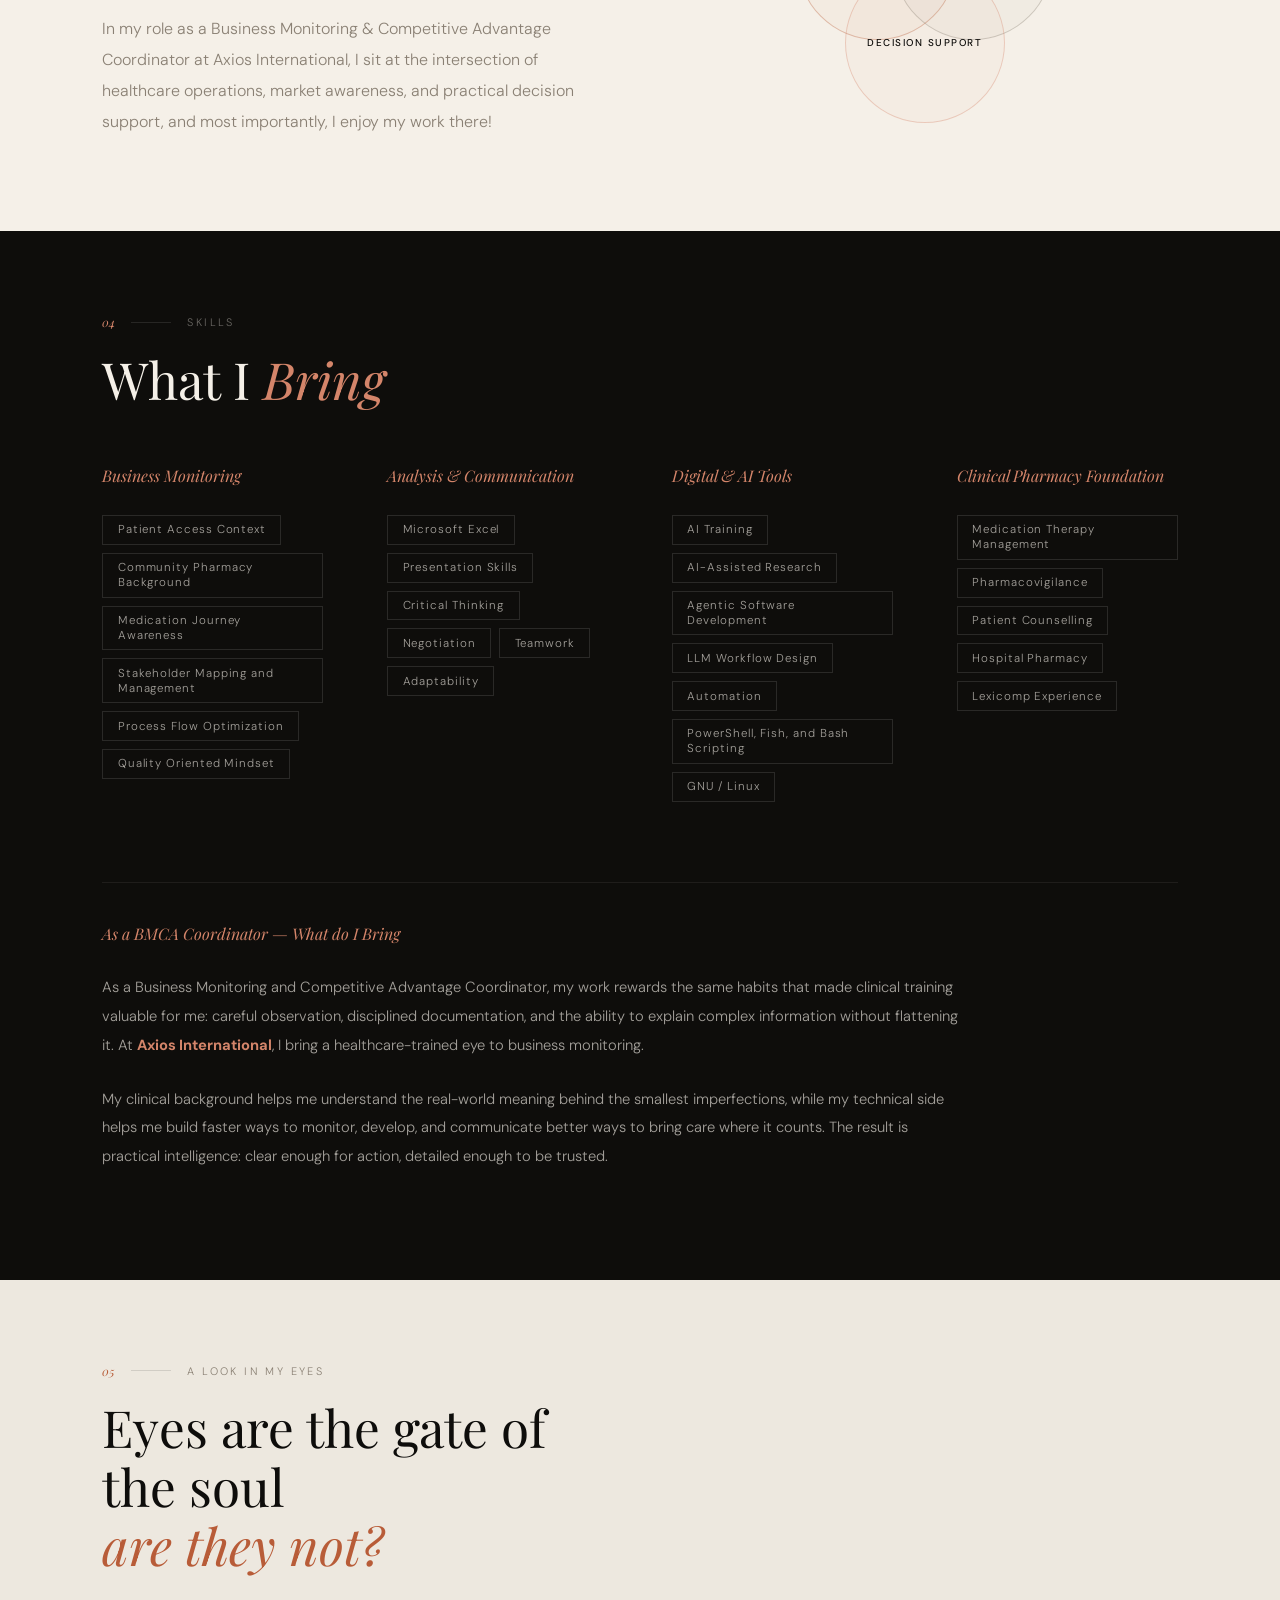
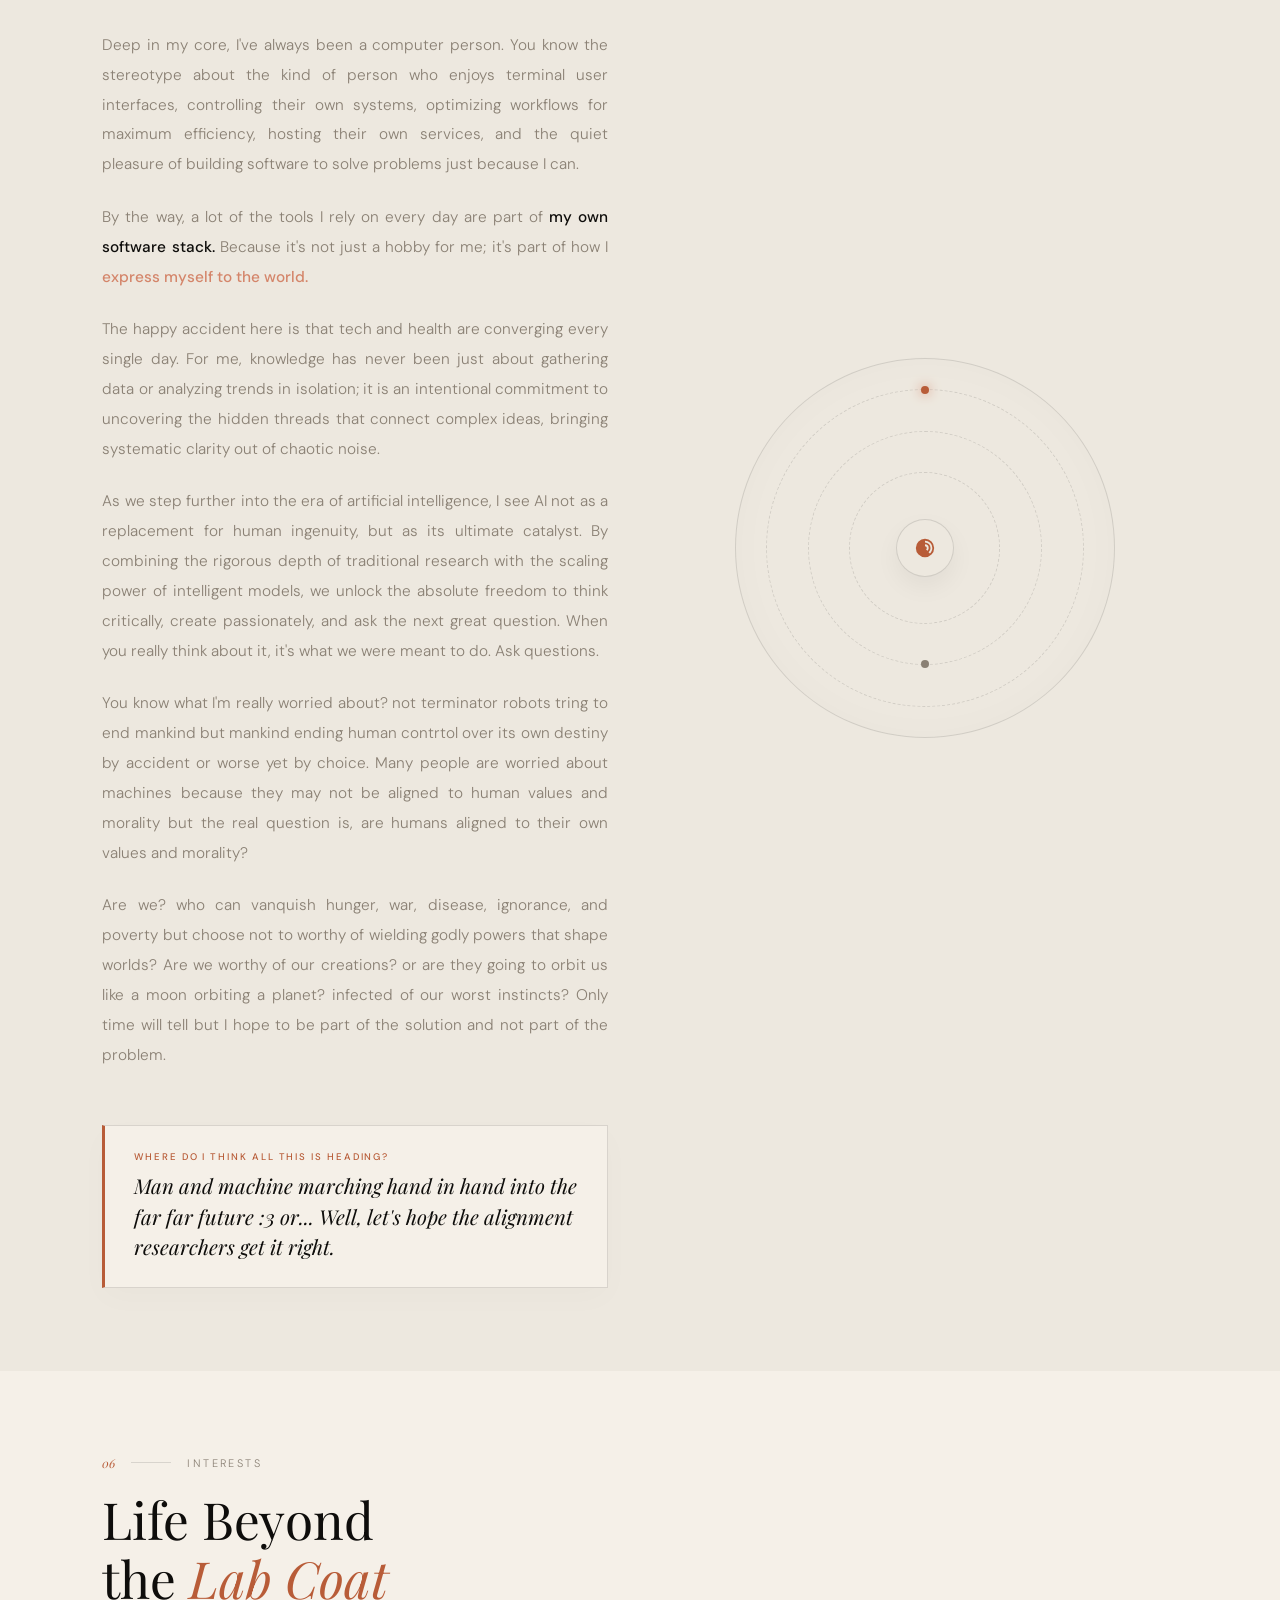
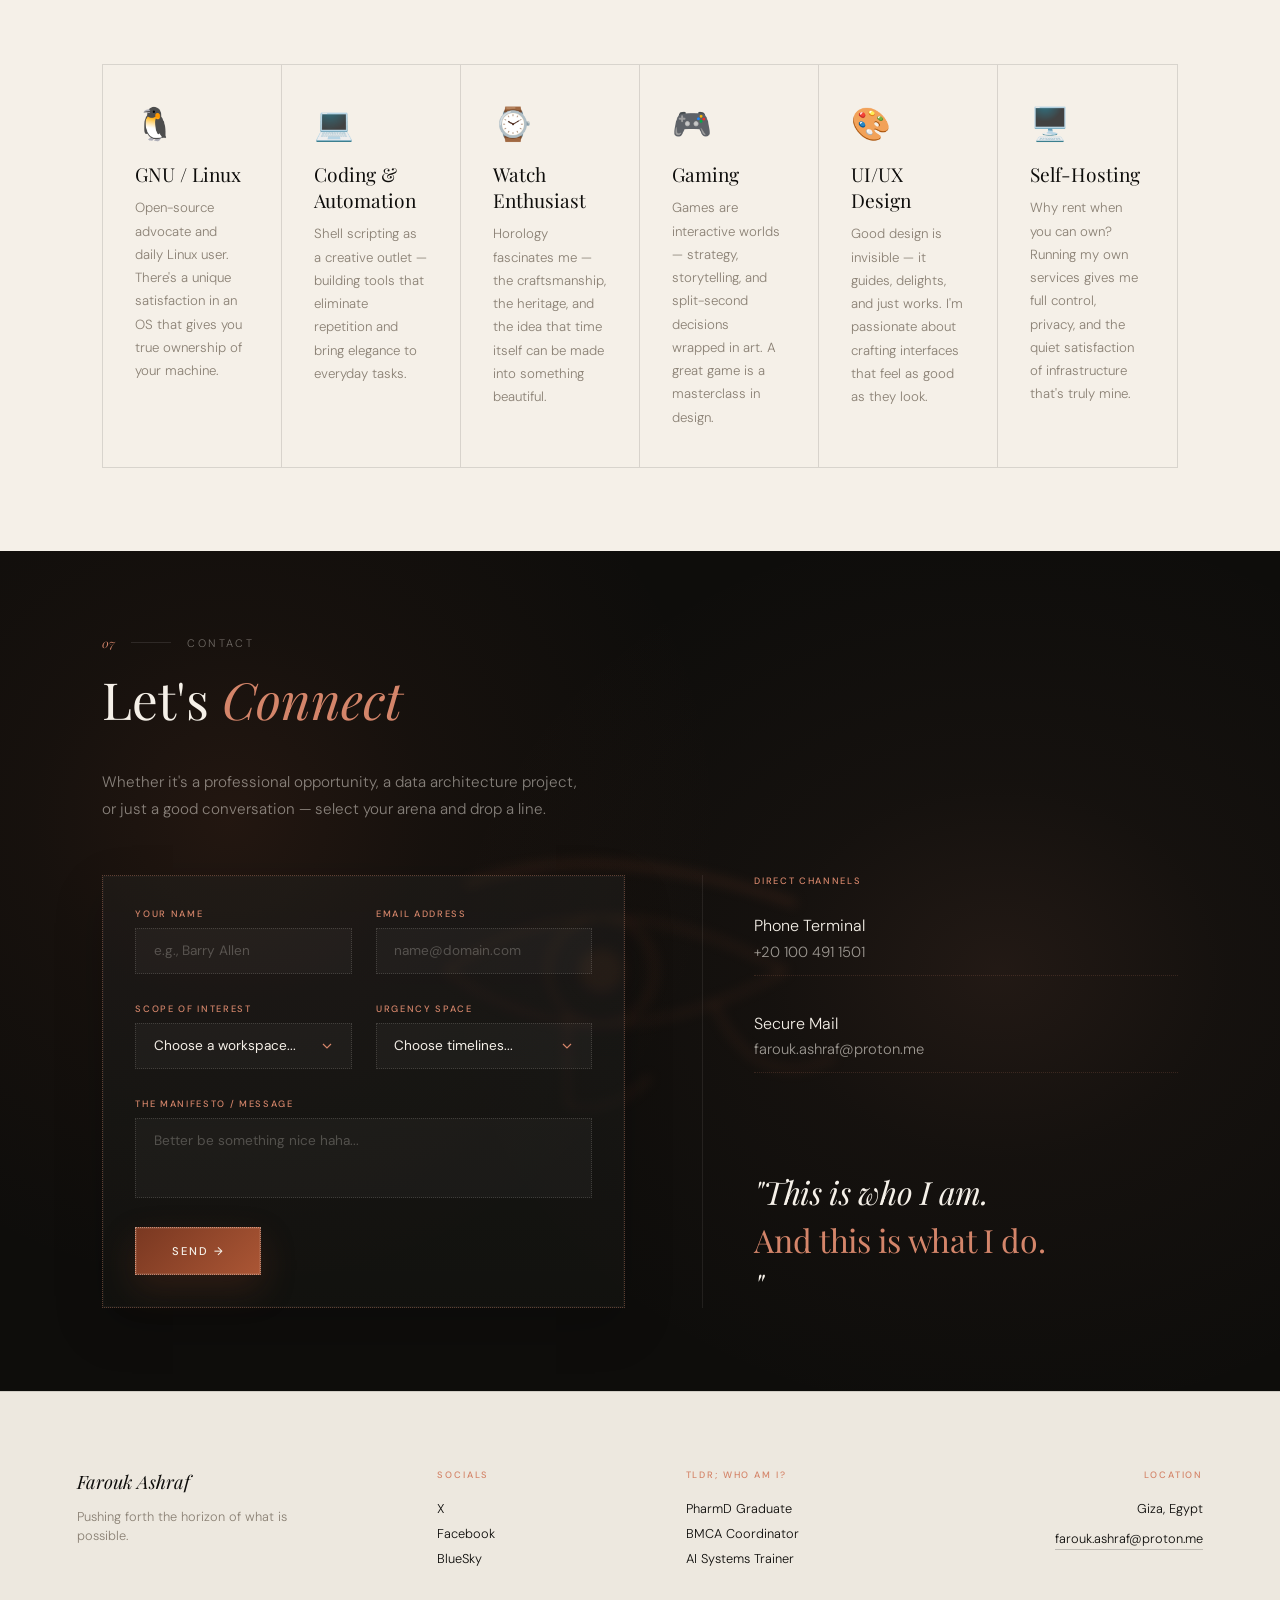
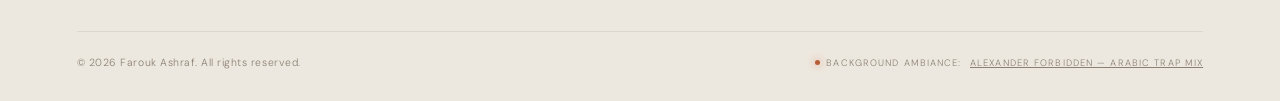
==== commit 48d09d04: "Blog update" ====
--- a/index.html
+++ b/index.html
@@ -1,3055 +1,465 @@
-<!DOCTYPE html>
-<html lang="en">
-<head>
-  <link rel="shortcut icon" type="image/x-icon" href="pharmacy.ico">
-<meta charset="UTF-8">
-<meta name="viewport" content="width=device-width, initial-scale=1.0">
-<title>Farouk Ashraf — BMCA Coordinator</title>
-<link href="https://fonts.googleapis.com/css2?family=Playfair+Display:ital,wght@0,400;0,500;1,400;1,500&family=DM+Sans:wght@300;400;500&display=swap" rel="stylesheet">
-<script>
-  (() => {
-    const storedTheme = localStorage.getItem('theme-preference');
-    const systemPrefersDark = window.matchMedia('(prefers-color-scheme: dark)').matches;
-    const theme = storedTheme || (systemPrefersDark ? 'dark' : 'light');
-    document.documentElement.setAttribute('data-theme', theme);
-  })();
-</script>
-<style>
-  :root {
-    --ink: #0e0d0b;
-    --paper: #f5f0e8;
-    --paper2: #ede8df;
-    --rust: #b85c38;
-    --rust-light: #d4856a;
-    --rust-deep: #7f3a22;
-    --rust-soft: rgba(184, 92, 56, 0.14);
-    --rust-faint: rgba(184, 92, 56, 0.07);
-    --muted: #8a8074;
-    --line: rgba(14,13,11,0.12);
-    --pyramid-color: var(--rust-deep);
-    --pyramid-opacity: 0.5;
-    --pyramid-mobile-opacity: 0.58;
-    --visualizer-fill: var(--rust);
-    --popup-bg: rgba(245, 240, 232, 0.76);
-    --popup-text: var(--ink);
-    --term-bg: rgba(14, 13, 11, 0.95);
-    --term-text: #b85c38;
-  }
-
-  *, *::before, *::after { box-sizing: border-box; margin: 0; padding: 0; }
-  html { scroll-behavior: smooth; }
-  html[data-theme="dark"] { 
-    color-scheme: dark;
-    --visualizer-fill: var(--rust-light);
-    --pyramid-color: var(--rust-light);
-    --pyramid-opacity: 0.28;
-    --pyramid-mobile-opacity: 0.38;
-    --popup-bg: rgba(24, 21, 17, 0.74);
-    --popup-text: #f1ebe3;
-    --term-bg: rgba(8, 7, 6, 0.96);
-    --term-text: #d4856a;
-  }
-
-  body {
-    font-family: 'DM Sans', sans-serif;
-    background: var(--paper);
-    color: var(--ink);
-    font-weight: 300;
-    overflow-x: hidden;
-    transition: background 0.35s ease, color 0.35s ease;
-    position: relative;
-  }
-  body.has-custom-cursor { cursor: none; }
-
-  body,
-  nav,
-  nav::before,
-  footer,
-  .hero-left,
-  .hero-right,
-  .about,
-  .skills,
-  .experience,
-  .bmca,
-  .tech,
-  .hobbies,
-  .contact,
-  .hobby,
-  .bmca-panel,
-  .tech-stack,
-  .tech-card,
-  .contact-item,
-  .theme-toggle,
-  .nav-menu-toggle,
-  .timeline::before,
-  .sec-rule,
-  .hobbies-row,
-  .tech-manifesto,
-  .engine-container,
-  .bmca-visual,
-  .intersection-ring,
-  .sacred-geometry,
-  .contact-form-container,
-  .contact-input,
-  .contact-select,
-  .btn-submit,
-  .audio-node-wrapper,
-  .audio-visualizer-node,
-  .audio-popup-panel {
-    transition: background 0.35s ease, color 0.35s ease, border-color 0.35s ease, box-shadow 0.35s ease;
-  }
-
-  .nav-logo,
-  .nav-links a,
-  h1,
-  h2,
-  .hero-bio,
-  .hero-bio strong,
-  .timeline-role,
-  .timeline-place,
-  .hobby-title,
-  .hobby-desc,
-  .sec-name,
-  .contact-val,
-  .closing-signature,
-  footer a,
-  .manifesto-quote {
-    transition: color 0.35s ease;
-  }
-
-  .timeline-item::before {
-    transition: background 0.35s ease, border-color 0.35s ease, transform 0.35s ease;
-  }
-
-  /* ── CURSOR ────────────────────────────────────── */
-  .cursor {
-    width: 10px; height: 10px;
-    background: var(--rust); border-radius: 50%;
-    position: fixed; pointer-events: none; z-index: 9999;
-    top: 0; left: 0;
-    opacity: 0;
-    transform: translate(-50%, -50%);
-    transition: width 0.25s ease, height 0.25s ease, opacity 0.3s ease;
-    will-change: left, top;
-  }
-  .cursor-ring {
-    width: 36px; height: 36px;
-    border: 1.5px solid var(--rust); border-radius: 50%;
-    position: fixed; pointer-events: none; z-index: 9998;
-    top: 0; left: 0;
-    opacity: 0;
-    transform: translate(-50%, -50%);
-    transition: width 0.25s ease, height 0.25s ease, opacity 0.3s ease;
-    will-change: left, top;
-  }
-  .cursor.is-visible { opacity: 1; }
-  .cursor-ring.is-visible { opacity: 0.45; }
-  @media (pointer: coarse) {
-    body.has-custom-cursor { cursor: auto; }
-    .cursor, .cursor-ring { display: none; }
-  }
-
-  /* ── NAV ───────────────────────────────────────── */
-  nav {
-    position: fixed; top: 0; width: 100%; z-index: 100;
-    display: flex; justify-content: space-between; align-items: center;
-    padding: 1.2rem 6vw;
-    border-bottom: 1px solid var(--line);
-    background: transparent;
-  }
-  nav::before {
-    content: '';
-    position: absolute;
-    inset: 0;
-    z-index: -1;
-    background: rgba(245,240,232,0.93);
-    -webkit-backdrop-filter: blur(12px);
-    backdrop-filter: blur(12px);
-  }
-  .nav-logo {
-    font-family: 'Playfair Display', serif;
-    font-size: 1.05rem; font-style: italic;
-    color: var(--ink); text-decoration: none; white-space: nowrap;
-  }
-  .nav-links { display: flex; gap: clamp(0.7rem, 1.8vw, 1.8rem); list-style: none; align-items: center; }
-  .nav-links a {
-    font-size: clamp(0.6rem, 1.2vw, 0.72rem);
-    letter-spacing: 0.15em; text-transform: uppercase;
-    text-decoration: none; color: var(--muted); 
-    transition: color 0.3s ease, transform 0.3s cubic-bezier(0.16, 1, 0.3, 1);
-    position: relative;
-    display: inline-block;
-  }
-  .nav-links a::after {
-    content: ''; position: absolute; bottom: -3px; left: 0;
-    width: 0; height: 0; border-bottom: 1px dotted var(--rust); transition: width 0.3s;
-  }
-  .nav-links a:hover { 
-    color: var(--rust); 
-    transform: translateY(-2px);
-  }
-  .nav-links a:hover::after { width: 100%; }
-  
-  /* ── AUDIO CONTROLLER & FLOATING POPUP SYSTEM ──── */
-  .audio-node-wrapper {
-    position: relative;
-    display: inline-block;
-    z-index: 210;
-  }
-  
-  @media (min-width: 1025px) {
-    .audio-floating-controller {
-      position: relative;
-      top: auto;
-      right: auto;
-      z-index: 210;
-    }
-    .audio-visualizer-node {
-      padding: 0.38rem 0.8rem;
-      border-radius: 999px;
-      font-size: inherit;
-      background: transparent;
-      border-color: rgba(184, 92, 56, 0.32);
-      box-shadow: none;
-      backdrop-filter: none;
-      -webkit-backdrop-filter: none;
-    }
-    .audio-visualizer-node:hover {
-      background: rgba(184, 92, 56, 0.06);
-      box-shadow: none;
-    }
-  }
-  .audio-visualizer-node {
-    display: inline-flex;
-    align-items: center;
-    gap: 0.6rem;
-    border: 1px solid rgba(184, 92, 56, 0.42);
-    padding: 0.48rem 0.9rem;
-    border-radius: 999px;
-    cursor: pointer;
-    background: rgba(245, 240, 232, 0.78);
-    color: var(--ink);
-    -webkit-backdrop-filter: blur(18px) saturate(135%);
-    backdrop-filter: blur(18px) saturate(135%);
-    box-shadow:
-      0 0 0 1px rgba(184, 92, 56, 0.08),
-      0 10px 28px rgba(14, 13, 11, 0.1);
-    user-select: none;
-    transition: background 0.3s, border-color 0.3s, color 0.3s, box-shadow 0.3s, transform 0.25s;
-  }
-  .audio-visualizer-node:hover {
-    border-color: var(--rust);
-    color: var(--rust);
-    background: rgba(245, 240, 232, 0.92);
-    box-shadow:
-      0 0 0 1px rgba(184, 92, 56, 0.16),
-      0 12px 32px rgba(14, 13, 11, 0.14);
-    transform: translateY(-1px);
-  }
-  .visualizer-waves-box {
-    display: flex;
-    align-items: flex-end;
-    gap: 2px;
-    width: 18px;
-    height: 12px;
-  }
-  .visualizer-bar {
-    width: 2px;
-    height: 3px;
-    background: var(--visualizer-fill);
-    border-radius: 1px;
-    transform-origin: bottom;
-    transition: height 0.15s ease, background 0.35s ease;
-  }
-  .audio-node-label {
-    font-size: 0.58rem;
-    letter-spacing: 0.15em;
-    text-transform: uppercase;
-    font-weight: 500;
-  }
-
-  /* Elegant Glassmorphism Popup Menu Panel */
-  .audio-popup-panel {
-    position: absolute;
-    top: calc(100% + 0.6rem);
-    right: 0;
-    width: 240px;
-    background: var(--popup-bg);
-    backdrop-filter: blur(16px);
-    border: 1px solid var(--line);
-    border-radius: 12px;
-    padding: 1.2rem;
-    box-shadow: 0 16px 36px rgba(14, 13, 11, 0.12);
-    display: flex;
-    flex-direction: column;
-    gap: 1rem;
-    opacity: 0;
-    visibility: hidden;
-    transform: translateY(-8px);
-    transition: opacity 0.25s ease, transform 0.25s ease, visibility 0.25s, background 0.35s ease, border-color 0.35s ease;
-    z-index: 200;
-    -webkit-backdrop-filter: blur(18px) saturate(135%);
-    backdrop-filter: blur(18px) saturate(135%);
-  }
-  .audio-popup-panel.is-active {
-    opacity: 1;
-    visibility: visible;
-    transform: translateY(0);
-  }
-
-  body.audio-popup-open::before {
-    content: '';
-    position: fixed;
-    inset: 0;
-    z-index: 90;
-    pointer-events: none;
-    background: rgba(245, 240, 232, 0.16);
-    -webkit-backdrop-filter: blur(3px);
-    backdrop-filter: blur(3px);
-    opacity: 1;
-  }
-  .popup-track-title {
-    font-family: 'Playfair Display', serif;
-    font-size: 0.88rem;
-    font-style: italic;
-    color: var(--popup-text);
-    line-height: 1.3;
-  }
-  .popup-track-artist {
-    font-size: 0.62rem;
-    letter-spacing: 0.05em;
-    color: var(--muted);
-    text-transform: uppercase;
-    margin-top: -0.2rem;
-  }
-  .popup-controls-row {
-    display: flex;
-    align-items: center;
-    gap: 1rem;
-    border-top: 1px solid rgba(184, 92, 56, 0.18);
-    padding-top: 0.8rem;
-  }
-  .btn-popup-play {
-    background: var(--ink);
-    border: none;
-    color: var(--paper);
-    width: 2.2rem;
-    height: 2.2rem;
-    border-radius: 50%;
-    display: flex;
-    align-items: center;
-    justify-content: center;
-    cursor: pointer;
-    transition: background 0.3s, transform 0.2s, color 0.3s;
-    flex-shrink: 0;
-    padding: 0;
-  }
-  .btn-popup-play:hover {
-    background: var(--rust);
-    transform: scale(1.05);
-  }
-  .btn-popup-play svg {
-    width: 0.8rem;
-    height: 0.8rem;
-    fill: currentColor;
-    display: block;
-  }
-  .volume-slider-box {
-    display: flex;
-    flex-direction: column;
-    gap: 0.25rem;
-    width: 100%;
-  }
-  .volume-slider {
-    -webkit-appearance: none;
-    appearance: none;
-    width: 100%;
-    height: 5px;
-    background: rgba(14, 13, 11, 0.18);
-    border-radius: 999px;
-    outline: none;
-    cursor: pointer;
-  }
-  .volume-slider::-webkit-slider-thumb {
-    -webkit-appearance: none;
-    appearance: none;
-    width: 14px;
-    height: 14px;
-    border-radius: 50%;
-    background: var(--rust);
-    border: 2px solid var(--paper);
-    box-shadow: 0 2px 8px rgba(14, 13, 11, 0.2);
-    transition: transform 0.2s, box-shadow 0.2s;
-  }
-  .volume-slider::-webkit-slider-thumb:hover {
-    transform: scale(1.3);
-  }
-  .volume-slider::-moz-range-track {
-    height: 5px;
-    background: rgba(14, 13, 11, 0.18);
-    border-radius: 999px;
-  }
-  .volume-slider::-moz-range-thumb {
-    width: 14px;
-    height: 14px;
-    border: 2px solid var(--paper);
-    border-radius: 50%;
-    background: var(--rust);
-    box-shadow: 0 2px 8px rgba(14, 13, 11, 0.2);
-  }
-
-  .theme-toggle {
-    width: 2.5rem;
-    height: 2.5rem;
-    display: inline-flex;
-    align-items: center;
-    justify-content: center;
-    border: 1px solid var(--line);
-    background: transparent;
-    color: var(--ink);
-    cursor: pointer;
-    font-family: inherit;
-    padding: 0;
-    border-radius: 999px;
-    transition: color 0.3s, border-color 0.3s, background 0.3s, transform 0.25s ease, box-shadow 0.25s ease;
-  }
-  .theme-toggle:hover {
-    color: var(--rust);
-    border-color: var(--rust);
-    background: rgba(184,92,56,0.05);
-    transform: translateY(-1px) rotate(8deg);
-    box-shadow: 0 8px 18px rgba(14,13,11,0.08);
-  }
-  .theme-toggle:active {
-    transform: scale(0.92) rotate(-6deg);
-  }
-  .nav-label-short { display: none; }
-  .theme-toggle-track {
-    position: relative;
-    width: 1.35rem;
-    height: 1.35rem;
-    display: block;
-  }
-  .theme-icon {
-    position: absolute;
-    inset: 0;
-    width: 100%;
-    height: 100%;
-    fill: none;
-    stroke: currentColor;
-    stroke-width: 1.8;
-    stroke-linecap: round;
-    stroke-linejoin: round;
-    transition: transform 0.35s ease, opacity 0.35s ease;
-  }
-  .theme-icon-moon {
-    fill: currentColor;
-    stroke: none;
-  }
-  html[data-theme="light"] .theme-icon-sun {
-    opacity: 1;
-    transform: rotate(0deg) scale(1);
-  }
-  html[data-theme="light"] .theme-icon-moon {
-    opacity: 0;
-    transform: rotate(-90deg) scale(0.4);
-  }
-  html[data-theme="dark"] .theme-icon-sun {
-    opacity: 0;
-    transform: rotate(90deg) scale(0.4);
-  }
-  html[data-theme="dark"] .theme-icon-moon {
-    opacity: 1;
-    transform: rotate(0deg) scale(1);
-  }
-  .nav-menu-toggle {
-    display: none;
-    align-items: center;
-    justify-content: center;
-    width: 2.5rem;
-    height: 2.5rem;
-    border: 1px solid var(--line);
-    background: transparent;
-    color: var(--ink);
-    cursor: pointer;
-    transition: color 0.3s, border-color 0.3s, background 0.3s;
-  }
-  .nav-menu-toggle:hover {
-    color: var(--rust);
-    border-color: var(--rust);
-    background: rgba(184,92,56,0.05);
-  }
-  .nav-menu-icon {
-    position: relative;
-    display: block;
-    width: 1rem;
-    height: 0.7rem;
-  }
-  .nav-menu-icon::before,
-  .nav-menu-icon::after,
-  .nav-menu-icon span {
-    content: '';
-    position: absolute;
-    left: 0;
-    width: 100%;
-    height: 1px;
-    background: currentColor;
-    transition: transform 0.3s ease, opacity 0.3s ease, top 0.3s ease;
-  }
-  .nav-menu-icon::before { top: 0; }
-  .nav-menu-icon span { top: 50%; transform: translateY(-50%); }
-  .nav-menu-icon::after { top: calc(100% - 1px); }
-  nav.menu-open .nav-menu-icon::before {
-    top: 50%;
-    transform: translateY(-50%) rotate(45deg);
-  }
-  nav.menu-open .nav-menu-icon span { opacity: 0; }
-  nav.menu-open .nav-menu-icon::after {
-    top: 50%;
-    transform: translateY(-50%) rotate(-45deg);
-  }
-
-  /* ── TERMINAL EASTER EGG OVERLAY ── */
-  .terminal-overlay {
-    position: fixed; inset: 0; z-index: 9999;
-    background: var(--term-bg);
-    backdrop-filter: blur(12px); -webkit-backdrop-filter: blur(12px);
-    color: var(--term-text); font-family: 'Courier New', Courier, monospace;
-    padding: clamp(2rem, 5vw, 4rem); overflow-y: auto;
-    opacity: 0; pointer-events: none;
-    transition: opacity 0.4s ease;
-    display: flex; flex-direction: column;
-  }
-  .terminal-overlay.is-open { opacity: 1; pointer-events: auto; }
-  .term-header { font-weight: bold; margin-bottom: 2rem; border-bottom: 1px dashed var(--term-text); padding-bottom: 1rem; }
-  .term-line { margin-bottom: 0.6rem; font-size: clamp(0.85rem, 1.5vw, 1rem); opacity: 0; transform: translateY(10px); line-height: 1.4; }
-  .term-cursor { display: inline-block; width: 10px; height: 1em; background: var(--term-text); animation: blink 1s step-end infinite; vertical-align: bottom; }
-  @keyframes blink { 50% { opacity: 0; } }
-  .terminal-overlay.is-open .term-line {
-    animation: termReveal 0.1s forwards;
-  }
-  @keyframes termReveal { to { opacity: 1; transform: translateY(0); } }
-
-  /* ── BACK TO TOP BUTTON ── */
-  .back-to-top {
-    position: fixed;
-    bottom: clamp(1.5rem, 4vw, 3rem);
-    right: clamp(1.5rem, 4vw, 3rem);
-    width: 3rem;
-    height: 3rem;
-    background: var(--rust);
-    color: var(--paper);
-    border: none;
-    border-radius: 50%;
-    display: flex;
-    align-items: center;
-    justify-content: center;
-    cursor: pointer;
-    opacity: 0;
-    visibility: hidden;
-    transform: translateY(20px);
-    transition: opacity 0.35s ease, transform 0.35s ease, visibility 0.35s, background 0.35s, box-shadow 0.35s;
-    z-index: 150;
-    box-shadow: 0 10px 24px rgba(184, 92, 56, 0.25);
-  }
-  .back-to-top.is-visible {
-    opacity: 1;
-    visibility: visible;
-    transform: translateY(0);
-  }
-  .back-to-top:hover {
-    background: var(--rust-deep);
-    transform: translateY(-4px);
-    box-shadow: 0 14px 32px rgba(184, 92, 56, 0.35);
-  }
-  .back-to-top svg {
-    width: 1.2rem;
-    height: 1.2rem;
-    fill: currentColor;
-    margin-top: -2px;
-  }
-
-  /* ── HERO ──────────────────────────────────────── */
-  .hero {
-    min-height: 100svh;
-    display: grid; grid-template-columns: 1fr 1fr;
-    padding-top: 68px;
-    position: relative;
-    overflow: hidden;
-    background: rgba(14, 13, 11, 0.57);
-  }
-  .hero::before {
-    content: '';
-    position: absolute;
-    inset: 0;
-    z-index: 1;
-    pointer-events: none;
-    background: linear-gradient(90deg, rgba(14,13,11,0.5), rgba(14,13,11,0.63));
-  }
-  .hero::after {
-    content: '';
-    position: absolute;
-    inset: 0;
-    z-index: 4;
-    pointer-events: none;
-    background:
-      radial-gradient(ellipse 58% 72% at 18% 34%, rgba(184, 92, 56, 0.12) 0%, rgba(184, 92, 56, 0.06) 26%, transparent 72%),
-      radial-gradient(ellipse 62% 74% at 72% 36%, rgba(184, 92, 56, 0.1) 0%, rgba(184, 92, 56, 0.045) 28%, transparent 76%);
-    opacity: 1;
-  }
-  .hero-left {
-    display: flex; flex-direction: column; justify-content: center;
-    padding: clamp(3rem,8vw,7rem) clamp(1.5rem,4vw,4vw) clamp(3rem,8vw,7rem) clamp(2rem,8vw,8vw);
-    position: relative;
-    background: transparent;
-    overflow: hidden;
-  }
-  .hero-left::before {
-    content: none;
-  }
-  .hero-left > * {
-    position: relative;
-    z-index: 6;
-  }
-  .hero-tag {
-    display: inline-block;
-    font-size: clamp(0.6rem, 1.1vw, 0.68rem);
-    letter-spacing: 0.18em; line-height: 1.7; text-transform: uppercase;
-    color: var(--rust); border: 1px solid var(--rust);
-    padding: 0.35rem 0.9rem; margin-bottom: clamp(1.2rem,3vw,2rem); width: fit-content; max-width: 100%;
-    opacity: 0; animation: fadeUp 0.8s ease forwards 0.2s;
-  }
-  h1 {
-    font-family: 'Playfair Display', serif;
-    font-size: clamp(3rem, 7vw, 6.5rem);
-    font-weight: 400; line-height: 0.95; letter-spacing: -0.02em;
-    margin-bottom: clamp(1.2rem,3vw,2rem);
-    opacity: 0; animation: fadeUp 0.9s ease forwards 0.4s;
-  }
-  h1 em { font-style: italic; color: var(--rust); display: block; }
-  .hero-bio {
-    font-size: clamp(0.85rem, 1.4vw, 0.95rem); line-height: 1.85; color: var(--muted);
-    max-width: 420px; margin-bottom: clamp(1.5rem,3vw,2.5rem);
-    opacity: 0; animation: fadeUp 0.8s ease forwards 0.6s;
-  }
-  .hero-bio strong { color: var(--ink); font-weight: 500; }
-  .hero-actions {
-    display: flex; gap: 0.85rem; align-items: center; flex-wrap: wrap;
-    opacity: 0; animation: fadeUp 0.8s ease forwards 0.8s;
-  }
-  
-  @keyframes pulse-glow {
-    from { box-shadow: inset 0 0 0 1px rgba(245, 240, 232, 0.12), 0 14px 34px rgba(127, 58, 34, 0.15), 0 0 0 2px rgba(184, 92, 56, 0.05); }
-    to { box-shadow: inset 0 0 0 1px rgba(245, 240, 232, 0.12), 0 18px 46px rgba(184, 92, 56, 0.35), 0 0 0 4px rgba(184, 92, 56, 0.15); }
-  }
-
-  .btn-primary {
-    font-size: clamp(0.65rem,1.1vw,0.72rem); letter-spacing: 0.18em; text-transform: uppercase;
-    text-decoration: none; color: var(--paper); background: rgba(14, 13, 11, 0.86);
-    padding: 0.9rem 1.8rem; transition: background 0.35s, color 0.35s, border-color 0.35s, box-shadow 0.35s, transform 0.25s; white-space: nowrap;
-    border: 1px dotted rgba(212, 133, 106, 0.72);
-    box-shadow:
-      inset 0 0 0 1px rgba(245, 240, 232, 0.04),
-      0 14px 34px rgba(14, 13, 11, 0.18),
-      0 0 0 0 rgba(184, 92, 56, 0);
-  }
-  .btn-primary:hover {
-    background: linear-gradient(135deg, var(--rust-deep), var(--rust));
-    border-color: var(--rust-light);
-    color: #fff8ef;
-    transform: translateY(-2px);
-    animation: pulse-glow 1.5s infinite alternate;
-  }
-  .btn-ghost {
-    font-size: clamp(0.65rem,1.1vw,0.72rem); letter-spacing: 0.18em; text-transform: uppercase;
-    text-decoration: none; color: rgba(245,240,232,0.86); transition: color 0.3s, text-shadow 0.35s, transform 0.25s; white-space: nowrap;
-    display: inline-block;
-    position: relative;
-    padding: 0.86rem 0.2rem;
-    margin-inline: 0.35rem 0.2rem;
-    border: 0;
-    background: transparent;
-    box-shadow: none;
-  }
-  .btn-ghost::after {
-    content: ''; position: absolute; bottom: -0.28rem; left: 0; right: 0; height: 1px; background: currentColor; opacity: 0; transform: scaleX(0); transform-origin: left; transition: opacity 0.3s, transform 0.3s, box-shadow 0.3s;
-  }
-  .btn-ghost:hover {
-    color: var(--rust-light); background: transparent; box-shadow: none; text-shadow: 0 0 14px rgba(212,133,106,0.45); transform: translateX(3px);
-  }
-  .btn-ghost:hover::after {
-    opacity: 0.85; transform: scaleX(1); box-shadow: 0 0 12px rgba(212,133,106,0.55);
-  }
-  .btn-download {
-    font-size: clamp(0.65rem,1.1vw,0.72rem); letter-spacing: 0.18em; text-transform: uppercase;
-    background: var(--rust); border: 1px solid var(--rust); color: var(--paper);
-    min-height: 2.85rem;
-    padding: 0.86rem 1.45rem; cursor: pointer; font-family: inherit;
-    transition: background 0.35s, color 0.35s, border-color 0.35s, box-shadow 0.35s, transform 0.25s;
-    white-space: nowrap;
-    backface-visibility: hidden;
-    -webkit-backface-visibility: hidden;
-    text-decoration: none;
-    display: inline-flex;
-    align-items: center;
-    justify-content: center;
-  }
-  .btn-download:hover { 
-    background: var(--rust-deep); 
-    border-color: var(--rust-light); 
-    color: var(--paper); 
-    transform: translateY(-2px); 
-    animation: pulse-glow 1.5s infinite alternate;
-  }
-
-  .hero-right {
-    background: transparent; position: relative; overflow: hidden;
-    display: flex; flex-direction: column; justify-content: flex-end;
-    padding: clamp(2rem,4vw,4rem);
-    opacity: 0; animation: fadeIn 1.2s ease forwards 0.3s;
-    z-index: 5;
-  }
-  .hero-right-bg {
-    display: none;
-  }
-  .Rx {
-    position: absolute; top: clamp(1.5rem,4vw,3rem); right: clamp(1.5rem,4vw,3rem);
-    font-family: 'Playfair Display', serif;
-    font-size: clamp(5rem, 14vw, 14rem);
-    font-style: italic; font-weight: 400;
-    color: var(--rust-light);
-    line-height: 1; pointer-events: none; z-index: 2;
-  }
-  .portrait-wrap {
-    position: absolute;
-    top: 50%; left: 50%;
-    transform: translate(-50%, -60%);
-    z-index: 4;
-    overflow: visible;
-  }
-  @keyframes float {
-    0%, 100% { transform: translateY(0px); box-shadow: 0 0 0 6px rgba(184, 92, 56, 0.08), 0 20px 60px rgba(0,0,0,0.4); }
-    50%       { transform: translateY(-12px); box-shadow: 0 0 0 6px rgba(184, 92, 56, 0.08), 0 32px 80px rgba(0,0,0,0.3); }
-  }
-  .portrait {
-    width: clamp(140px, 18vw, 220px);
-    height: clamp(140px, 18vw, 220px);
-    border-radius: 50%;
-    object-fit: cover;
-    object-position: center top;
-    border: 2px solid rgba(184, 92, 56, 0.5);
-    box-shadow: 0 0 0 6px rgba(184, 92, 56, 0.08), 0 20px 60px rgba(0,0,0,0.4);
-    display: block;
-    animation: float 4s ease-in-out infinite;
-    transition: transform 0.4s cubic-bezier(0.16, 1, 0.3, 1), box-shadow 0.4s ease, border-color 0.4s ease;
-  }
-  .portrait-label {
-    text-align: center;
-    margin-top: 1rem;
-    font-size: clamp(0.58rem, 0.9vw, 0.65rem);
-    letter-spacing: 0.2em;
-    text-transform: uppercase;
-    color: rgba(245,240,232,0.35);
-  }
-  
-  .hero-stats {
-    position: relative; z-index: 4;
-    display: grid; grid-template-columns: repeat(3, 1fr);
-    gap: 0;
-    background: transparent;
-    border: 1px dotted rgba(212, 133, 106, 0.52);
-    box-shadow: 0 18px 44px rgba(0, 0, 0, 0.16);
-    overflow: hidden;
-    -webkit-backdrop-filter: blur(14px) saturate(120%);
-    backdrop-filter: blur(14px) saturate(120%);
-  }
-  .stat {
-    background: rgba(14, 13, 11, 0.52);
-    padding: clamp(1rem,2.5vw,1.65rem) clamp(0.85rem,1.8vw,1.2rem);
-    text-align: center;
-    border: 0;
-    border-right: 1px dotted rgba(212, 133, 106, 0.28);
-    box-shadow: none;
-    transition: background 0.35s, color 0.35s;
-  }
-  .stat:last-child { border-right: 0; }
-  .stat:hover {
-    background: rgba(184, 92, 56, 0.28);
-  }
-  .stat-num {
-    font-family: 'Playfair Display', serif;
-    font-size: clamp(1.3rem,3vw,2rem); color: var(--rust-light);
-    display: block; line-height: 1;
-  }
-  .stat-label {
-    font-size: clamp(0.52rem,0.9vw,0.6rem); letter-spacing: 0.18em; text-transform: uppercase;
-    color: rgba(245,240,232,0.52); margin-top: 0.42rem; display: block;
-  }
-
-  /* ── GIZA TRIAD RESPONSIVE REFINEMENT LATTICE ── */
-  .sacred-geometry {
-    position: absolute;
-    left: 0;
-    right: 0;
-    bottom: 0;
-    height: clamp(420px, 72svh, 760px);
-    color: var(--pyramid-color);
-    opacity: var(--pyramid-opacity);
-    pointer-events: none;
-    z-index: 3;
-    overflow: hidden;
-    transform-origin: bottom center;
-    transition: transform 0.6s cubic-bezier(0.16, 1, 0.3, 1);
-  }
-  .sacred-geometry svg {
-    position: absolute;
-    left: 50%;
-    bottom: 0;
-    width: max(100%, 1000px);
-    height: 100%;
-    transform: translateX(-50%);
-    filter: blur(2px);
-  }
-
-  /* ── SHARED SECTION STYLES ─────────────────────── */
-  section { padding: clamp(3rem,6.5vw,5.5rem) clamp(1.5rem,8vw,8vw); position: relative; }
-
-  .sec-meta { display: flex; align-items: center; gap: 1rem; margin-bottom: 1.2rem; }
-  .sec-num { font-family: 'Playfair Display', serif; font-size: 0.75rem; color: var(--rust); font-style: italic; }
-  .sec-rule { width: 2.5rem; height: 1px; background: var(--line); flex-shrink: 0; }
-  .sec-name { font-size: 0.68rem; letter-spacing: 0.22em; text-transform: uppercase; color: var(--muted); }
-
-  h2 {
-    font-family: 'Playfair Display', serif;
-    font-size: clamp(1.8rem, 4vw, 3.2rem);
-    font-weight: 400; line-height: 1.15; margin-bottom: clamp(2rem,5vw,3.5rem);
-    position: relative; z-index: 5;
-  }
-  h2 em { font-style: italic; color: var(--rust); }
-
-  /* ── ABOUT ─────────────────────────────────────── */
-  .about {
-    background: var(--ink); color: var(--paper);
-    display: grid; grid-template-columns: 1.3fr 1fr;
-    gap: clamp(2rem,6vw,6rem); align-items: start;
-    position: relative;
-    overflow: hidden;
-  }
-  .about-text { position: relative; z-index: 5; }
-  .about h2 em { color: var(--rust-light); }
-  .about .sec-num { color: var(--rust-light); }
-  .about .sec-rule { background: rgba(255,255,255,0.1); }
-  .about .sec-name { color: rgba(245,240,232,0.4); }
-  .about-text p {
-    font-size: clamp(0.85rem,1.4vw,0.95rem); line-height: 1.95;
-    color: rgba(245,240,232,0.65); margin-bottom: 1.4rem;
-  }
-  .pullquote {
-    font-family: 'Playfair Display', serif;
-    font-size: clamp(1rem,1.8vw,1.25rem); font-style: italic; color: var(--rust-light);
-    line-height: 1.65; padding: 1.5rem 0;
-    border-top: 1px solid rgba(255,255,255,0.08);
-    border-bottom: 1px solid rgba(255,255,255,0.08);
-    margin: 1.8rem 0;
-  }
-  .about-cards { display: flex; flex-direction: column; gap: 1rem; position: relative; z-index: 5; }
-  .about-card {
-    background: rgba(245,240,232,0.04);
-    border: 1px solid rgba(245,240,232,0.07);
-    border-left: 3px solid var(--rust);
-    padding: 1.3rem 1.6rem;
-    transition: background 0.35s, border-color 0.35s, transform 0.35s cubic-bezier(0.16, 1, 0.3, 1), box-shadow 0.35s;
-  }
-  .about-card:hover {
-    background: rgba(184, 92, 56, 0.08);
-    border-color: rgba(212,133,106,0.24);
-    transform: translateY(-4px) scale(1.02);
-    box-shadow: 0 14px 34px rgba(0,0,0,0.12);
-  }
-  .card-label { font-size: 0.6rem; letter-spacing: 0.22em; text-transform: uppercase; color: var(--rust-light); margin-bottom: 0.35rem; }
-  .card-val { font-family: 'Playfair Display', serif; font-size: clamp(0.95rem,1.5vw,1.1rem); color: var(--paper); font-weight: 400; }
-
-  /* ── EXPERIENCE ────────────────────────────────── */
-  .experience { background: var(--paper2); }
-  .timeline { position: relative; padding-left: clamp(1.5rem,4vw,2.5rem); }
-  .timeline::before {
-    content: ''; position: absolute; left: 0; top: 0.5rem; bottom: 0;
-    width: 1px; background: var(--line);
-  }
-  .timeline-item { position: relative; margin-bottom: clamp(1.3rem,2.8vw,1.8rem); padding-left: clamp(1.5rem,4vw,2rem); }
-  .timeline-item::before {
-    content: ''; position: absolute; left: -0.5px;
-    top: 0.45rem; width: 8px; height: 8px; border-radius: 50%;
-    border: 1px solid var(--rust); background: var(--paper2);
-    transform: translateX(-50%);
-  }
-  .timeline-item.current::before { background: var(--rust); }
-  .timeline-date { font-size: clamp(0.62rem,1vw,0.68rem); letter-spacing: 0.12em; color: var(--rust); text-transform: uppercase; margin-bottom: 0.25rem; }
-  .timeline-role { font-family: 'Playfair Display', serif; font-size: clamp(1rem,1.8vw,1.15rem); font-weight: 400; margin-bottom: 0.15rem; }
-  .timeline-place { font-size: clamp(0.75rem,1.2vw,0.82rem); color: var(--muted); }
-  .timeline-item {
-    transition: border-color 0.35s, transform 0.35s cubic-bezier(0.16, 1, 0.3, 1);
-  }
-  .timeline-item:hover {
-    transform: translateX(6px);
-  }
-  .timeline-item:hover::before {
-    background: var(--rust-light);
-    box-shadow: 0 0 0 5px var(--rust-soft), 0 0 16px rgba(184, 92, 56, 0.35);
-    transform: translateX(-50%) scale(1.4);
-  }
-
-  @media (min-width: 1025px) {
-    .timeline {
-      display: grid;
-      grid-template-columns: 1fr 1fr;
-      gap: 1.8rem clamp(2rem, 4vw, 5rem);
-      padding-left: 0;
-    }
-    .timeline::before {
-      display: none;
-    }
-    .timeline-item {
-      padding-left: 1.5rem;
-      margin-bottom: 0;
-      border-left: 1px solid var(--line);
-    }
-    .timeline-item::before {
-      left: -0.5px;
-    }
-  }
-
-  /* ── BMCA ROLE / OPERATIONS MATRIX ───────────────── */
-  .bmca { background: var(--paper); }
-  .bmca-grid {
-    display: grid;
-    gap: clamp(2rem,4vw,6rem);
-    align-items: center;
-  }
-  @media (min-width: 1025px) {
-    .bmca-grid {
-      grid-template-columns: 1.2fr 1fr;
-    }
-  }
-  .bmca-intro {
-    font-size: clamp(0.9rem,1.45vw,1rem);
-    line-height: 1.95;
-    color: var(--muted);
-    max-width: 700px;
-    margin-bottom: 0;
-    position: relative; z-index: 5;
-  }
-
-  .bmca-visual {
-    width: 100%;
-    aspect-ratio: 1.4;
-    max-width: 420px;
-    margin: 0 auto;
-    position: relative;
-    display: flex;
-    justify-content: center;
-    align-items: center;
-    z-index: 5;
-  }
-  .intersection-ring {
-    position: absolute;
-    width: 160px;
-    height: 160px;
-    border-radius: 50%;
-    border: 1px solid var(--line);
-    background: transparent;
-    display: flex;
-    align-items: center;
-    justify-content: center;
-    transition: border-color 0.35s, background 0.35s, transform 0.35s, box-shadow 0.35s;
-  }
-  .ring-ops { transform: translate(-45px, -25px); border-color: var(--rust); }
-  .ring-market { transform: translate(45px, -25px); border-color: var(--muted); }
-  .ring-support { transform: translate(0, 45px); border-color: var(--rust-light); }
-  .bmca-visual:hover .ring-ops {
-    transform: translate(-50px, -28px) scale(1.03);
-    box-shadow: 0 0 28px rgba(184, 92, 56, 0.18);
-  }
-  .bmca-visual:hover .ring-market {
-    transform: translate(50px, -28px) scale(1.03);
-    border-color: var(--rust-light);
-  }
-  .bmca-visual:hover .ring-support {
-    transform: translate(0, 50px) scale(1.03);
-    background: rgba(184, 92, 56, 0.04);
-  }
-  
-  .matrix-label {
-    font-size: 0.55rem;
-    letter-spacing: 0.12em;
-    text-transform: uppercase;
-    color: var(--muted);
-    position: absolute;
-  }
-  .ring-ops .matrix-label { top: 20px; }
-  .ring-market .matrix-label { top: 20px; }
-  .ring-support .matrix-label { bottom: 20px; }
-
-  /* ── SKILLS ────────────────────────────────────── */
-  .skills { background: var(--ink); }
-  .skills h2 { color: var(--paper); }
-  .skills h2 em { color: var(--rust-light); }
-  .skills .sec-num { color: var(--rust-light); }
-  .skills .sec-rule { background: rgba(255,255,255,0.1); }
-  .skills .sec-name { color: rgba(245,240,232,0.4); }
-
-  .skills-layout { display: grid; grid-template-columns: repeat(auto-fit, minmax(240px, 1fr)); gap: clamp(2rem,5vw,4rem); position: relative; z-index: 5; }
-
-  .skill-group h3 {
-    font-family: 'Playfair Display', serif;
-    font-size: clamp(0.9rem,1.5vw,1rem); font-weight: 400; color: var(--rust-light);
-    font-style: italic; margin-bottom: 1.2rem;
-    padding-bottom: 0.65rem; border-bottom: 0px solid rgba(255,255,255,0.07);
-  }
-  .skill-pills { display: flex; flex-wrap: wrap; gap: 0.5rem; }
-  .pill {
-    font-size: clamp(0.65rem,1vw,0.72rem); letter-spacing: 0.08em;
-    padding: 0.4rem 0.9rem;
-    border: 1px solid rgba(245,240,232,0.12);
-    color: rgba(245,240,232,0.65);
-    transition: all 0.3s cubic-bezier(0.16, 1, 0.3, 1); cursor: default;
-  }
-  .pill:hover {
-    border-color: var(--rust);
-    color: var(--rust-light);
-    background: rgba(184, 92, 56, 0.1);
-    box-shadow: 0 4px 12px rgba(184, 92, 56, 0.15);
-    transform: translateY(-3px) scale(1.05);
-  }
-
-  @media (min-width: 1025px) {
-    .skills-layout {
-      grid-template-columns: repeat(4, 1fr);
-    }
-  }
-
-  .skill-narrative p {
-    font-size: clamp(0.82rem,1.3vw,0.92rem); line-height: 1.95; color: rgba(245,240,232,0.65); margin-bottom: 1.6rem; max-width: 860px;
-  }
-
-  /* -- TECH SIDE / CONVERGENCE --------------------- */
-  .tech { background: var(--paper2); }
-  .tech-grid {
-    display: grid;
-    gap: clamp(2rem,4vw,6rem);
-    align-items: center;
-  }
-  @media (min-width: 1025px) {
-    .tech-grid {
-      grid-template-columns: 1.2fr 1fr;
-    }
-  }
-  .tech-copy {
-    font-size: clamp(0.86rem,1.35vw,0.96rem);
-    line-height: 1.95;
-    color: var(--muted);
-    max-width: 680px;
-    margin-bottom: 1.4rem;
-    text-align: justify;
-    position: relative; z-index: 5;
-  }
-  .tech-copy strong {
-    color: var(--ink);
-    font-weight: 500;
-  }
-
-  /* Philosophy Callout Card */
-  .tech-manifesto {
-    background: var(--paper);
-    border: 1px solid var(--line);
-    border-left: 3px solid var(--rust);
-    padding: 1.5rem 1.8rem;
-    margin-top: 2rem;
-    box-shadow: 0 10px 30px rgba(14, 13, 11, 0.02);
-    position: relative; z-index: 5;
-    transition: border-color 0.35s, box-shadow 0.35s, transform 0.25s;
-  }
-  .tech-manifesto:hover {
-    border-color: rgba(184, 92, 56, 0.34);
-    box-shadow: 0 18px 42px rgba(14, 13, 11, 0.08);
-    transform: translateY(-2px);
-  }
-  .manifesto-label {
-    font-size: 0.6rem;
-    letter-spacing: 0.2em;
-    text-transform: uppercase;
-    color: var(--rust);
-    margin-bottom: 0.5rem;
-    font-weight: 500;
-  }
-  .manifesto-quote {
-    font-family: 'Playfair Display', serif;
-    font-size: clamp(1.15rem, 1.8vw, 1.4rem);
-    font-style: italic;
-    color: var(--ink);
-    line-height: 1.45;
-  }
-
-  /* Dynamic CSS-Driven Horizontal Convergence Engine Visual Asset */
-  .engine-container {
-    display: flex;
-    justify-content: center;
-    align-items: center;
-    position: relative;
-    width: 100%;
-    aspect-ratio: 1;
-    max-width: 380px;
-    margin: 0 auto;
-    background: var(--paper);
-    border: 1px solid var(--line);
-    border-radius: 50%;
-    box-shadow: inset 0 0 40px rgba(14,13,11,0.02);
-    z-index: 5;
-    transition: border-color 0.35s, box-shadow 0.35s, transform 0.35s;
-  }
-  .engine-container:hover {
-    border-color: rgba(184, 92, 56, 0.34);
-    box-shadow: inset 0 0 52px rgba(184, 92, 56, 0.07), 0 18px 42px rgba(14,13,11,0.08);
-    transform: translateY(-2px);
-  }
-  .orbit-track {
-    position: absolute;
-    border: 1px dashed var(--line);
-    border-radius: 50%;
-    animation: spin 30s linear infinite;
-  }
-  .track-outer { width: 84%; height: 84%; animation-duration: 50s; }
-  .track-mid { width: 62%; height: 62%; animation-duration: 30s; animation-direction: reverse; }
-  .track-inner { width: 40%; height: 40%; animation-duration: 16s; }
-
-  .engine-node {
-    position: absolute;
-    width: 8px;
-    height: 8px;
-    background: var(--rust);
-    border-radius: 50%;
-    top: -4px;
-    left: calc(50% - 4px);
-    box-shadow: 0 0 12px var(--rust-light);
-  }
-  .track-mid .engine-node {
-    background: var(--muted);
-    box-shadow: none;
-    top: auto; bottom: -4px;
-  }
-
-  .engine-core {
-    width: 70px;
-    height: 70px;
-    background: var(--paper2);
-    border: 1px solid var(--line);
-    border-radius: 50%;
-    display: flex;
-    justify-content: center;
-    align-items: center;
-    z-index: 5;
-    box-shadow: 0 10px 25px rgba(14,13,11,0.05);
-  }
-  .engine-core svg {
-    width: 24px;
-    height: 24px;
-    fill: var(--rust);
-  }
-
-  @keyframes spin { 100% { transform: rotate(360deg); } }
-
-  /* ── HOBBIES ───────────────────────────────────── */
-  .hobbies { background: var(--paper); }
-  .hobbies-row { display: grid; grid-template-columns: repeat(6, 1fr); border: 1px solid var(--line); overflow: hidden; position: relative; z-index: 5; }
-  .hobby { padding: clamp(1.5rem,3vw,2.5rem) clamp(1rem,2.5vw,2rem); border-right: 1px solid var(--line); transition: background 0.3s, box-shadow 0.35s, transform 0.25s; backface-visibility: hidden; -webkit-backface-visibility: hidden; }
-  .hobby:last-child { border-right: none; }
-  .hobby:hover { background: rgba(184, 92, 56, 0.06); box-shadow: inset 0 2px 0 rgba(184, 92, 56, 0.38); transform: translateY(-2px); }
-  .hobby-icon { 
-    font-size: clamp(1.5rem,3vw,2rem); 
-    margin-bottom: 1rem; 
-    display: block; 
-    transition: transform 0.4s cubic-bezier(0.16, 1, 0.3, 1);
-  }
-  .hobby:hover .hobby-icon {
-    transform: scale(1.15) rotate(5deg);
-  }
-  .hobby-title { font-family: 'Playfair Display', serif; font-size: clamp(1rem,1.8vw,1.2rem); font-weight: 400; margin-bottom: 0.6rem; }
-  .hobby-desc { font-size: clamp(0.78rem,1.2vw,0.83rem); line-height: 1.75; color: var(--muted); }
-
-  /* ── CONTACT & HIGH-END SELECTION FORM ─────────── */
-  .contact {
-    background: var(--ink);
-    text-align: left;
-    overflow: hidden;
-    position: relative;
-  }
-  .contact::before {
-    content: '';
-    position: absolute;
-    inset: 0;
-    z-index: 2;
-    pointer-events: none;
-    background: linear-gradient(90deg, rgba(14,13,11,0.72), rgba(14,13,11,0.48));
-  }
-  .contact::after {
-    content: '';
-    position: absolute;
-    inset: 0;
-    z-index: 3;
-    pointer-events: none;
-    background:
-      radial-gradient(ellipse 52% 76% at 18% 32%, rgba(184, 92, 56, 0.12) 0%, rgba(184, 92, 56, 0.05) 30%, transparent 74%),
-      radial-gradient(ellipse 56% 70% at 78% 50%, rgba(212,133,106,0.1) 0%, rgba(212,133,106,0.035) 32%, transparent 78%);
-  }
-  .contact .sec-meta {
-    justify-content: flex-start;
-    align-items: center;
-    position: relative;
-    z-index: 5;
-  }
-  .contact h2 {
-    color: var(--paper);
-    margin-bottom: clamp(1.5rem, 3.5vw, 2.5rem);
-    position: relative;
-    z-index: 5;
-  }
-  .contact h2 em { color: var(--rust-light); }
-  .contact .sec-num { color: var(--rust-light); }
-  .contact .sec-rule { background: rgba(255,255,255,0.1); }
-  .contact .sec-name { color: rgba(245,240,232,0.4); }
-  .contact-tagline { font-size: clamp(0.85rem,1.4vw,0.95rem); line-height: 1.8; color: rgba(245,240,232,0.5); max-width: 480px; margin-bottom: clamp(2rem, 4vw, 3.5rem); position: relative; z-index: 5; }
-  
-  .contact-container {
-    display: grid;
-    grid-template-columns: 1.1fr 1fr;
-    gap: clamp(3rem, 6vw, 6rem);
-    position: relative;
-    z-index: 5;
-  }
-
-  .horus-canvas {
-    position: absolute;
-    inset: 0;
-    pointer-events: none;
-    opacity: 1;
-    z-index: 1;
-    display: flex;
-    align-items: center;
-    justify-content: center;
-  }
-  .horus-canvas::before {
-    content: none;
-  }
-  .horus-canvas svg {
-    position: relative;
-    z-index: 1;
-    width: 85%;
-    height: 85%;
-    max-width: 580px;
-    filter: blur(6px);
-  }
-
-  .contact-form-container {
-    display: flex;
-    flex-direction: column;
-    gap: 1.8rem;
-    padding: clamp(1.4rem, 3vw, 2rem);
-    border: 1px dotted rgba(212, 133, 106, 0.38);
-    background:
-      linear-gradient(180deg, rgba(245,240,232,0.045), rgba(245,240,232,0.018)),
-      rgba(14,13,11,0.42);
-    box-shadow:
-      inset 0 0 0 1px rgba(245,240,232,0.025),
-      0 18px 46px rgba(0,0,0,0.18);
-    transition: border-color 0.35s, box-shadow 0.35s, background 0.35s, transform 0.25s;
-  }
-  .contact-form-container:hover {
-    border-color: rgba(212, 133, 106, 0.58);
-    background:
-      linear-gradient(180deg, rgba(184, 92, 56, 0.06), rgba(245,240,232,0.02)),
-      rgba(14,13,11,0.48);
-    box-shadow:
-      inset 0 0 0 1px rgba(245,240,232,0.04),
-      0 22px 54px rgba(0,0,0,0.24);
-    transform: translateY(-2px);
-    animation: pulse-glow 1.5s infinite alternate;
-  }
-  .form-row {
-    display: grid;
-    grid-template-columns: 1fr 1fr;
-    gap: 1.5rem;
-  }
-  .form-group {
-    display: flex;
-    flex-direction: column;
-    gap: 0.5rem;
-  }
-  .form-label {
-    font-size: 0.58rem;
-    letter-spacing: 0.18em;
-    text-transform: uppercase;
-    color: var(--rust-light);
-    font-weight: 500;
-  }
-  .contact-input, .contact-select {
-    width: 100%;
-    background: rgba(245, 240, 232, 0.03);
-    border: 1px dotted rgba(245, 240, 232, 0.16);
-    color: var(--paper);
-    font-family: inherit;
-    font-size: 0.85rem;
-    padding: 0.85rem 1.1rem;
-    outline: none;
-    transition: background 0.35s, border-color 0.35s, box-shadow 0.35s, transform 0.25s;
-  }
-  .contact-input::placeholder {
-    color: rgba(245, 240, 232, 0.25);
-  }
-  .contact-input:focus, .contact-select:focus {
-    border-color: var(--rust-light);
-    background: rgba(245, 240, 232, 0.05);
-    box-shadow: 0 0 0 4px rgba(184, 92, 56, 0.12);
-    transform: translateY(-1px);
-  }
-  
-  .contact-select {
-    appearance: none;
-    -webkit-appearance: none;
-    cursor: pointer;
-    background-image: url("data:image/svg+xml;utf8,<svg xmlns='http://www.w3.org/2000/svg' width='10' height='6' viewBox='0 0 10 6'><path d='M1 1l4 4 4-4' fill='none' stroke='%23d4856a' stroke-width='1.2'/></svg>");
-    background-repeat: no-repeat;
-    background-position: right 1.2rem center;
-    padding-right: 2.5rem;
-  }
-  .contact-select option {
-    background: #0e0d0b;
-    color: #f5f0e8;
-  }
-
-  .btn-submit {
-    align-self: flex-start;
-    font-size: 0.7rem;
-    letter-spacing: 0.18em;
-    text-transform: uppercase;
-    color: var(--paper);
-    background: linear-gradient(135deg, rgba(127,58,34,0.95), rgba(184, 92, 56, 0.92));
-    border: 1px dotted rgba(245, 240, 232, 0.44);
-    padding: 1rem 2.2rem;
-    cursor: pointer;
-    font-family: inherit;
-    font-weight: 500;
-    box-shadow:
-      inset 0 0 0 1px rgba(245,240,232,0.08),
-      0 14px 34px rgba(127,58,34,0.26);
-    transition: background 0.35s, color 0.35s, border-color 0.35s, box-shadow 0.35s, transform 0.25s;
-  }
-  .btn-submit:hover {
-    background: var(--paper);
-    border-color: var(--rust-light);
-    color: var(--rust-deep);
-    box-shadow:
-      inset 0 0 0 1px rgba(184, 92, 56, 0.16),
-      0 18px 42px rgba(212,133,106,0.22);
-    transform: translateY(-2px);
-    animation: pulse-glow 1.5s infinite alternate;
-  }
-
-  .contact-sidebar {
-    display: flex;
-    flex-direction: column;
-    justify-content: space-between;
-    border-left: 1px solid rgba(245, 240, 232, 0.08);
-    padding-left: clamp(2rem, 4vw, 4rem);
-  }
-  .sidebar-block {
-    display: flex;
-    flex-direction: column;
-    gap: 1.5rem;
-  }
-  .sidebar-item {
-    text-decoration: none;
-    color: var(--paper);
-    display: flex;
-    flex-direction: column;
-    gap: 0.35rem;
-    padding: 0.8rem 0;
-    border-bottom: 1px dotted rgba(212,133,106,0.18);
-    transition: color 0.35s, transform 0.35s cubic-bezier(0.16, 1, 0.3, 1), border-color 0.35s;
-  }
-  .sidebar-item:hover {
-    transform: translateX(8px);
-    border-bottom-color: rgba(212,133,106,0.5);
-  }
-  .sidebar-item:hover .contact-val {
-    color: var(--rust-light);
-  }
-  .contact-val {
-    font-size: clamp(0.8rem, 1.2vw, 0.92rem);
-    color: rgba(245, 240, 232, 0.6);
-    word-break: break-all;
-  }
-
-  .closing-signature {
-    font-family: 'Playfair Display', serif;
-    font-size: clamp(1.4rem, 2.5vw, 2.2rem);
-    font-style: italic;
-    color: var(--paper);
-    line-height: 1.4;
-    max-width: 100%;
-    margin-top: 2.5rem;
-    letter-spacing: -0.01em;
-  }
-  .closing-signature span { 
-    color: var(--rust-light); 
-    font-style: normal; 
-    display: block;
-    margin-top: 0.2rem;
-  }
-
-  /* ── HIGH-END EDITORIAL FOOTER ───────────────── */
-  footer {
-    background: #080706;
-    color: rgba(245,240,232,0.65);
-    padding: clamp(3rem, 6vw, 5rem) 6vw 2rem;
-    border-top: 1px solid var(--line);
-    position: relative;
-  }
-  .footer-grid {
-    display: grid;
-    grid-template-columns: 1.5fr repeat(2, 1fr) 1.2fr;
-    gap: 2.5rem 1.5rem;
-    margin-bottom: clamp(3rem, 5vw, 4rem);
-    position: relative; z-index: 5;
-  }
-  .footer-col {
-    display: flex;
-    flex-direction: column;
-    gap: 0.8rem;
-  }
-  .footer-logo {
-    font-family: 'Playfair Display', serif;
-    font-size: 1.15rem;
-    font-style: italic;
-    color: #f1ebe3;
-  }
-  .footer-tagline {
-    font-size: 0.8rem;
-    color: var(--muted);
-    max-width: 220px;
-    line-height: 1.5;
-  }
-  .footer-label {
-    font-size: 0.58rem;
-    letter-spacing: 0.2em;
-    text-transform: uppercase;
-    color: var(--rust-light);
-    margin-bottom: 0.4rem;
-    font-weight: 500;
-  }
-  .footer-links {
-    list-style: none;
-    display: flex;
-    flex-direction: column;
-    gap: 0.5rem;
-    font-size: 0.8rem;
-  }
-  .footer-links a, .footer-links span {
-    color: inherit;
-    text-decoration: none;
-    transition: color 0.3s ease;
-  }
-  .footer-links a:hover {
-    color: var(--rust-light);
-  }
-  .col-right {
-    align-items: flex-start;
-    font-size: 0.8rem;
-  }
-  @media (min-width: 769px) {
-    .col-right { align-items: flex-end; text-align: right; }
-  }
-  .footer-email {
-    color: #f1ebe3;
-    text-decoration: none;
-    border-bottom: 1px solid rgba(241,235,227,0.2);
-    padding-bottom: 2px;
-    transition: border-color 0.3s, color 0.3s;
-  }
-  .footer-email:hover {
-    color: var(--rust-light);
-    border-color: var(--rust-light);
-  }
-  .footer-bottom {
-    display: flex;
-    justify-content: space-between;
-    align-items: center;
-    flex-wrap: wrap;
-    gap: 1rem;
-    padding-top: 1.5rem;
-    border-top: 1px solid rgba(241,235,227,0.06);
-    font-size: 0.65rem;
-    letter-spacing: 0.05em;
-    color: var(--muted);
-    position: relative; z-index: 5;
-  }
-  .footer-status {
-    display: inline-flex;
-    align-items: center;
-    gap: 0.4rem;
-    text-transform: uppercase;
-    font-size: 0.58rem;
-    letter-spacing: 0.12em;
-  }
-  .status-dot {
-    width: 5px;
-    height: 5px;
-    background: var(--rust);
-    border-radius: 50%;
-    display: inline-block;
-    box-shadow: 0 0 8px var(--rust-light);
-  }
-
-  /* ── HOVER EFFECTS ─────────────────────────────── */
-
-  .nav-logo { display: inline-block; }
-  .logo-word {
-    display: inline-block;
-    will-change: transform, color;
-    transition: transform 0.6s cubic-bezier(0.25, 0.46, 0.45, 0.94), color 0.6s cubic-bezier(0.25, 0.46, 0.45, 0.94);
-    font-style: italic;
-    transform: skewX(0deg);
-  }
-  .logo-italic {
-    color: var(--rust);
-  }
-  
-  /* Targeted Hover for Navigation Logo */
-  .nav-logo:hover .logo-word {
-    transform: skewX(11deg);
-  }
-  .nav-logo:hover .logo-normal {
-    color: var(--rust);
-  }
-
-  .h1-name { cursor: default; }
-  .h1-word {
-    display: block;
-    cursor: default;
-    line-height: 0.95;
-    will-change: transform, color;
-    transition: transform 0.6s cubic-bezier(0.25, 0.46, 0.45, 0.94), color 0.6s cubic-bezier(0.25, 0.46, 0.45, 0.94);
-  }
-  .h1-normal {
-    font-style: normal;
-    transform: skewX(0deg);
-  }
-  .h1-normal:hover {
-    transform: skewX(-11deg);
-    color: var(--rust);
-  }
-  .h1-italic {
-    font-style: italic;
-    color: var(--rust);
-    transform: skewX(0deg);
-  }
-  .h1-italic:hover {
-    transform: skewX(11deg);
-    color: var(--ink);
-  }
-
-  /* Target Hover Interactivity strictly for Portrait & Giza elements */
-  .portrait-wrap:hover .portrait {
-    animation-play-state: paused;
-    transform: scale(1.08);
-    box-shadow:
-      0 0 0 8px rgba(184, 92, 56, 0.18),
-      0 0 0 14px rgba(184, 92, 56, 0.07),
-      0 24px 64px rgba(0,0,0,0.45);
-    border-color: rgba(184, 92, 56, 0.85);
-  }
-
-  .hero:hover .sacred-geometry {
-    transform: scale(1.03);
-  }
-
-  .hero-right:hover .Rx {
-    opacity: 0.55;
-    transform: scale(1.04) rotate(-2deg);
-    transition: opacity 0.5s ease, transform 0.5s ease;
-  }
-  .Rx { transition: opacity 0.5s ease, transform 0.5s ease; }
-
-  .footer-links a {
-    display: inline-block;
-    transition: color 0.3s ease, transform 0.25s ease;
-  }
-  .footer-links a:hover {
-    color: var(--rust-light);
-    transform: translateX(4px);
-  }
-
-  /* ── DARK MODE OVERRIDES COHERENCE ──────────────── */
-  html[data-theme="dark"] body {
-    background: #12100d;
-    color: #f1ebe3;
-  }
-  html[data-theme="dark"] nav {
-    border-bottom-color: rgba(241,235,227,0.1);
-  }
-  html[data-theme="dark"] nav::before {
-    background: rgba(18,16,13,0.93);
-  }
-  html[data-theme="dark"] body.audio-popup-open::before {
-    background: rgba(8, 7, 6, 0.28);
-  }
-  html[data-theme="dark"] .h1-italic { color: var(--rust-light); }
-  html[data-theme="dark"] .h1-italic:hover { color: #f1ebe3; }
-  html[data-theme="dark"] .h1-normal:hover { color: var(--rust-light); }
-  html[data-theme="dark"] .logo-italic { color: var(--rust-light); }
-  html[data-theme="dark"] .nav-logo:hover .logo-normal { color: var(--rust-light); }
-
-  html[data-theme="dark"] .nav-logo,
-  html[data-theme="dark"] .theme-toggle,
-  html[data-theme="dark"] h1,
-  html[data-theme="dark"] h2,
-  html[data-theme="dark"] .hero-bio strong,
-  html[data-theme="dark"] .tech-copy strong,
-  html[data-theme="dark"] .bmca-point strong,
-  html[data-theme="dark"] .timeline-role,
-  html[data-theme="dark"] .hobby-title,
-  html[data-theme="dark"] .manifesto-quote,
-  html[data-theme="dark"] .sacred-geometry,
-  html[data-theme="dark"] .horus-canvas,
-  html[data-theme="dark"] .closing-signature,
-  html[data-theme="dark"] .popup-track-title {
-    color: #f1ebe3;
-  }
-  html[data-theme="dark"] .nav-links a,
-  html[data-theme="dark"] .hero-bio,
-  html[data-theme="dark"] .bmca-intro,
-  html[data-theme="dark"] .tech-copy,
-  html[data-theme="dark"] .bmca-point,
-  html[data-theme="dark"] .timeline-place,
-  html[data-theme="dark"] .hobby-desc,
-  html[data-theme="dark"] .sec-name {
-    color: #b8aea2;
-  }
-  html[data-theme="dark"] .theme-toggle {
-    border-color: rgba(241,235,227,0.14);
-  }
-  html[data-theme="dark"] .nav-menu-toggle {
-    color: #f1ebe3;
-    border-color: rgba(241,235,227,0.14);
-  }
-  html[data-theme="dark"] .theme-toggle:hover {
-    background: rgba(184, 92, 56, 0.12);
-    border-color: var(--rust);
-    color: var(--rust-light);
-  }
-  html[data-theme="dark"] .nav-menu-toggle:hover {
-    background: rgba(184, 92, 56, 0.12);
-    border-color: var(--rust);
-    color: var(--rust-light);
-  }
-  html[data-theme="dark"] .hero-left,
-  html[data-theme="dark"] .experience,
-  html[data-theme="dark"] .bmca,
-  html[data-theme="dark"] .tech,
-  html[data-theme="dark"] .hobbies,
-  html[data-theme="dark"] .tech-manifesto,
-  html[data-theme="dark"] .engine-container,
-  html[data-theme="dark"] .bmca-visual {
-    background: #080706;
-  }
-  html[data-theme="dark"] .about,
-  html[data-theme="dark"] .skills,
-  html[data-theme="dark"] .contact,
-  html[data-theme="dark"] .hero-right,
-  html[data-theme="dark"] .engine-core,
-  html[data-theme="dark"] .contact-select option {
-    background: #0d0b09;
-  }
-  html[data-theme="dark"] .timeline::before,
-  html[data-theme="dark"] .sec-rule,
-  html[data-theme="dark"] .bmca-panel,
-  html[data-theme="dark"] .tech-stack,
-  html[data-theme="dark"] .tech-card,
-  html[data-theme="dark"] .hobbies-row,
-  html[data-theme="dark"] .hobby,
-  html[data-theme="dark"] nav,
-  html[data-theme="dark"] .tech-manifesto,
-  html[data-theme="dark"] .engine-container,
-  html[data-theme="dark"] .orbit-track,
-  html[data-theme="dark"] .engine-core,
-  html[data-theme="dark"] .intersection-ring,
-  html[data-theme="dark"] .audio-visualizer-node {
-    border-color: rgba(241,235,227,0.1);
-  }
-  html[data-theme="dark"] .btn-popup-play {
-    background: var(--paper);
-    color: var(--ink);
-  }
-  html[data-theme="dark"] .bmca-panel {
-    background: rgba(241,235,227,0.035);
-  }
-  html[data-theme="dark"] .timeline-item::before {
-    background: #181511;
-  }
-  html[data-theme="dark"] .hobby:hover {
-    background: rgba(184, 92, 56, 0.1);
-  }
-  html[data-theme="dark"] footer {
-    background: #080706;
-    color: rgba(241,235,227,0.65);
-  }
-  html[data-theme="dark"] .audio-visualizer-node {
-    background: rgba(45, 35, 28, 0.94);
-    border-color: rgba(212, 133, 106, 0.72);
-    color: #f8f0e8;
-    box-shadow:
-      0 0 0 1px rgba(212, 133, 106, 0.2),
-      0 14px 38px rgba(0, 0, 0, 0.45);
-  }
-  html[data-theme="dark"] .audio-visualizer-node:hover {
-    background: rgba(58, 43, 34, 0.96);
-    border-color: var(--rust-light);
-    color: #fff7f0;
-  }
-  html[data-theme="dark"] .audio-popup-panel .popup-controls-row {
-    border-top-color: rgba(248, 240, 232, 0.2);
-  }
-  html[data-theme="dark"] .audio-popup-panel .form-label {
-    color: rgba(248, 240, 232, 0.72);
-  }
-  html[data-theme="dark"] .audio-popup-panel .volume-slider {
-    background: linear-gradient(90deg, rgba(212, 133, 106, 0.78), rgba(248, 240, 232, 0.32));
-    box-shadow: 0 0 0 1px rgba(248, 240, 232, 0.12);
-  }
-  html[data-theme="dark"] .audio-popup-panel .volume-slider::-webkit-slider-thumb {
-    background: var(--rust-light);
-    border-color: #fff7f0;
-    box-shadow:
-      0 0 0 3px rgba(212, 133, 106, 0.2),
-      0 3px 10px rgba(0, 0, 0, 0.45);
-  }
-  html[data-theme="dark"] .audio-popup-panel .volume-slider::-moz-range-track {
-    background: linear-gradient(90deg, rgba(212, 133, 106, 0.78), rgba(248, 240, 232, 0.32));
-    box-shadow: 0 0 0 1px rgba(248, 240, 232, 0.12);
-  }
-  html[data-theme="dark"] .audio-popup-panel .volume-slider::-moz-range-thumb {
-    background: var(--rust-light);
-    border-color: #fff7f0;
-    box-shadow:
-      0 0 0 3px rgba(212, 133, 106, 0.2),
-      0 3px 10px rgba(0, 0, 0, 0.45);
-  }
-  html[data-theme="dark"] .hero {
-    background: #0d0b09;
-  }
-  html[data-theme="dark"] .hero-left,
-  html[data-theme="dark"] .hero-right {
-    background: transparent;
-  }
-  html[data-theme="dark"] .sacred-geometry {
-    color: var(--pyramid-color);
-    opacity: var(--pyramid-opacity);
-  }
-  html[data-theme="dark"] .hero::before {
-    inset: 0;
-    background: linear-gradient(90deg, rgba(13,11,9,0.46), rgba(13,11,9,0.63));
-  }
-  html[data-theme="dark"] .hero::after {
-    background:
-      radial-gradient(ellipse 58% 72% at 18% 34%, rgba(184, 92, 56, 0.1) 0%, rgba(184, 92, 56, 0.045) 26%, transparent 72%),
-      radial-gradient(ellipse 62% 74% at 72% 36%, rgba(184, 92, 56, 0.08) 0%, rgba(184, 92, 56, 0.035) 28%, transparent 76%);
-    opacity: 1;
-  }
-  html[data-theme="dark"] .btn-ghost {
-    color: rgba(245,240,232,0.9);
-    background: transparent;
-  }
-  html[data-theme="dark"] .btn-ghost:hover {
-    color: var(--rust-light);
-    background: transparent;
-  }
-  html[data-theme="dark"] .btn-download {
-    color: var(--paper);
-    background: var(--rust);
-    border-color: var(--rust);
-  }
-  html[data-theme="dark"] .btn-download:hover {
-    color: var(--paper);
-    background: var(--rust-deep);
-    border-color: var(--rust-light);
-  }
-  html[data-theme="dark"] .horus-canvas::before {
-    background: rgba(212, 133, 106, 0.04);
-  }
-
-  /* Dynamic light theme style adjustments for structural assets */
-  html[data-theme="light"] footer {
-    background: var(--paper2);
-    color: var(--ink);
-  }
-  html[data-theme="light"] .footer-logo,
-  html[data-theme="light"] .footer-email {
-    color: var(--ink);
-  }
-  html[data-theme="light"] .footer-email {
-    border-bottom-color: rgba(14,13,11,0.2);
-  }
-  html[data-theme="light"] .footer-bottom {
-    border-top-color: rgba(14,13,11,0.08);
-  }
-  html[data-theme="light"] .horus-canvas {
-    color: var(--rust);
-  }
-  html[data-theme="light"] .sacred-geometry {
-    color: var(--pyramid-color);
-    opacity: var(--pyramid-opacity);
-  }
-  html[data-theme="light"] .hero {
-    background: rgba(245, 240, 232, 0.55);
-  }
-  html[data-theme="light"] .hero::before {
-    background: linear-gradient(90deg, rgba(245,240,232,0.46), rgba(245,240,232,0.63));
-  }
-  html[data-theme="light"] .hero::after {
-    background:
-      radial-gradient(ellipse 58% 72% at 18% 34%, rgba(184, 92, 56, 0.16) 0%, rgba(184, 92, 56, 0.075) 28%, transparent 74%),
-      radial-gradient(ellipse 62% 74% at 72% 36%, rgba(184, 92, 56, 0.13) 0%, rgba(184, 92, 56, 0.058) 30%, transparent 78%);
-    opacity: 1;
-  }
-  html[data-theme="light"] .btn-ghost {
-    color: var(--ink);
-    background: transparent;
-    box-shadow: none;
-  }
-  html[data-theme="light"] .btn-ghost:hover {
-    color: var(--rust-deep);
-    background: transparent;
-    box-shadow: none;
-    text-shadow: 0 0 12px rgba(184, 92, 56, 0.28);
-  }
-  html[data-theme="light"] .btn-download {
-    color: var(--paper);
-    background: var(--rust);
-    border-color: var(--rust);
-    box-shadow: 0 12px 28px rgba(184, 92, 56, 0.24);
-  }
-  html[data-theme="light"] .btn-download:hover {
-    color: var(--paper);
-    background: var(--rust-deep);
-    border-color: var(--rust);
-    box-shadow: 0 14px 32px rgba(127,58,34,0.22);
-  }
-  html[data-theme="light"] .hero-stats {
-    background: transparent;
-    border-color: rgba(184, 92, 56, 0.46);
-    box-shadow: 0 16px 36px rgba(14,13,11,0.12);
-  }
-  html[data-theme="light"] .stat {
-    background: rgba(245,240,232,0.58);
-    border-right-color: rgba(184, 92, 56, 0.24);
-    box-shadow: none;
-  }
-  html[data-theme="light"] .stat:hover {
-    background: rgba(184, 92, 56, 0.14);
-  }
-  html[data-theme="light"] .stat-num {
-    color: var(--rust-deep);
-  }
-  html[data-theme="light"] .stat-label {
-    color: rgba(14,13,11,0.62);
-  }
-
-  /* ── ANIMATIONS ────────────────────────────────── */
-  @keyframes fadeUp { from { opacity: 0; transform: translateY(24px); } to { opacity: 1; transform: translateY(0); } }
-  @keyframes fadeIn { to { opacity: 1; } }
-
-  .reveal { opacity: 0; transform: translateY(28px); transition: opacity 0.85s ease, transform 0.85s ease; }
-  .reveal.visible { opacity: 1; transform: none; }
-  .hero-reveal { transition: opacity 0.85s ease, transform 0.85s ease; }
-  .hero-reveal.hidden { opacity: 0; transform: translateY(24px); }
-  .d1 { transition-delay: 0.1s; }
-  .d2 { transition-delay: 0.2s; }
-  .d3 { transition-delay: 0.3s; }
-
-  /* ── RESPONSIVE BREAKPOINTS ────────────────────── */
-
-  /* Tablet landscape and mobile baseline mechanics */
-  @media (max-width: 1024px) {
-    body {
-      padding-bottom: calc(5.5rem + env(safe-area-inset-bottom));
-    }
-    .audio-floating-controller {
-      position: fixed;
-      bottom: calc(1rem + env(safe-area-inset-bottom));
-      left: 50%;
-      top: auto;
-      right: auto;
-      transform: translateX(-50%);
-      z-index: 220;
-      width: min(340px, calc(100% - 10vw));
-    }
-    .audio-visualizer-node {
-      width: 100%;
-      justify-content: center;
-      min-height: 3.25rem;
-      padding: 0.85rem 1.4rem;
-      background: rgba(245, 240, 232, 0.78);
-      -webkit-backdrop-filter: blur(18px) saturate(135%);
-      backdrop-filter: blur(18px) saturate(135%);
-      box-shadow: 0 12px 32px rgba(14, 13, 11, 0.12);
-      border-color: var(--rust-light);
-    }
-    .audio-popup-panel {
-      bottom: calc(100% + 0.6rem);
-      top: auto;
-      right: auto;
-      left: 0;
-      width: 100%;
-      max-height: min(50svh, 320px);
-      transform: translateY(12px);
-      box-shadow: 0 -16px 42px rgba(14, 13, 11, 0.14);
-    }
-    .audio-popup-panel.is-active {
-      transform: translateY(0);
-    }
-    .back-to-top {
-      bottom: calc(5.5rem + env(safe-area-inset-bottom));
-      right: 1.5rem;
-    }
-    html[data-theme="dark"] .audio-visualizer-node {
-      background: rgba(45, 35, 28, 0.94);
-      border-color: rgba(212, 133, 106, 0.72);
-      color: #f8f0e8;
-      box-shadow:
-        0 0 0 1px rgba(212, 133, 106, 0.2),
-        0 14px 38px rgba(0, 0, 0, 0.45);
-    }
-    html[data-theme="dark"] .audio-visualizer-node:hover {
-      background: rgba(58, 43, 34, 0.96);
-      border-color: var(--rust-light);
-      color: #fff7f0;
-    }
-    html[data-theme="dark"] .audio-popup-panel .popup-controls-row {
-      border-top-color: rgba(248, 240, 232, 0.2);
-    }
-    html[data-theme="dark"] .audio-popup-panel .form-label {
-      color: rgba(248, 240, 232, 0.72);
-    }
-    html[data-theme="dark"] .audio-popup-panel .volume-slider {
-      background: linear-gradient(90deg, rgba(212, 133, 106, 0.78), rgba(248, 240, 232, 0.32));
-      box-shadow: 0 0 0 1px rgba(248, 240, 232, 0.12);
-    }
-    html[data-theme="dark"] .audio-popup-panel .volume-slider::-webkit-slider-thumb {
-      background: var(--rust-light);
-      border-color: #fff7f0;
-      box-shadow:
-        0 0 0 3px rgba(212, 133, 106, 0.2),
-        0 3px 10px rgba(0, 0, 0, 0.45);
-    }
-    html[data-theme="dark"] .audio-popup-panel .volume-slider::-moz-range-track {
-      background: linear-gradient(90deg, rgba(212, 133, 106, 0.78), rgba(248, 240, 232, 0.32));
-      box-shadow: 0 0 0 1px rgba(248, 240, 232, 0.12);
-    }
-    html[data-theme="dark"] .audio-popup-panel .volume-slider::-moz-range-thumb {
-      background: var(--rust-light);
-      border-color: #fff7f0;
-      box-shadow:
-        0 0 0 3px rgba(212, 133, 106, 0.2),
-        0 3px 10px rgba(0, 0, 0, 0.45);
-    }
-    .about { grid-template-columns: 1fr; }
-    .about-cards { display: grid; grid-template-columns: 1fr 1fr; gap: 1rem; }
-    .bmca-grid { grid-template-columns: 1fr; gap: 3rem; }
-    .tech-grid { grid-template-columns: 1fr; gap: 3rem; }
-    .hobbies-row { grid-template-columns: repeat(3, 1fr); }
-    .contact-container { grid-template-columns: 1fr; gap: 4rem; }
-    .contact-sidebar { border-left: none; border-top: 1px solid rgba(245, 240, 232, 0.08); padding-left: 0; padding-top: 3rem; }
-    .footer-grid { grid-template-columns: 1fr 1fr; gap: 3rem 1.5rem; }
-    .col-brand { grid-column: 1 / -1; }
-  }
-
-  /* Tablet portrait / large mobile */
-  @media (max-width: 768px) {
-    nav {
-      padding: 0.8rem 5vw;
-      gap: 0.65rem 0.8rem;
-      display: grid;
-      grid-template-columns: minmax(0, 1fr) auto auto;
-      align-items: center;
-      flex-wrap: nowrap;
-      min-height: 64px;
-    }
-    .nav-logo {
-      min-width: 0;
-      overflow: hidden;
-      text-overflow: ellipsis;
-      font-size: 0.96rem;
-      justify-self: start;
-      order: 1;
-    }
-    .nav-links {
-      display: contents;
-      order: 4;
-    }
-    .nav-links li {
-      display: none;
-    }
-    .theme-toggle {
-      order: 2;
-      justify-self: end;
-      margin: 0;
-      width: 2.5rem;
-      height: 2.5rem;
-    }
-    .nav-menu-toggle {
-      display: inline-flex;
-      order: 3;
-      justify-self: end;
-      width: 2.5rem;
-      height: 2.5rem;
-    }
-    nav.menu-open .nav-links {
-      grid-column: 1 / -1;
-      width: 100%;
-      margin: 0;
-      padding-top: 0.9rem;
-      margin-top: 0.15rem;
-      border-top: 1px solid var(--line);
-      display: flex;
-      flex-direction: column;
-      align-items: flex-start;
-      justify-content: flex-start;
-      gap: 0.8rem;
-    }
-    nav.menu-open .nav-links li {
-      display: block !important;
-      width: 100%;
-    }
-
-    .hero { grid-template-columns: 1fr; min-height: auto; padding-top: 116px; }
-    .sacred-geometry {
-      top: 64px;
-      bottom: auto;
-      height: clamp(420px, 74svh, 620px);
-      opacity: var(--pyramid-mobile-opacity);
-    }
-    .sacred-geometry svg {
-      width: max(180vw, 760px);
-      height: 100%;
-      transform: translateX(-50%) translateY(4%);
-    }
-    .hero-left { padding: 3.5rem 6vw 2.5rem; }
-    .hero-right {
-      min-height: auto;
-      justify-content: flex-start;
-      padding: 2rem 1.25rem 1.25rem;
-      gap: 1.5rem;
-    }
-    .Rx { font-size: clamp(4rem, 18vw, 8rem); }
-    .portrait-wrap {
-      position: relative;
-      top: auto;
-      left: auto;
-      transform: none;
-      display: flex;
-      flex-direction: column;
-      align-items: center;
-      margin: 0 auto;
-    }
-    .portrait {
-      width: clamp(150px, 42vw, 210px);
-      height: clamp(150px, 42vw, 210px);
-    }
-
-    .hobbies-row { grid-template-columns: repeat(2, 1fr); }
-    .tech-stack { grid-template-columns: 1fr; }
-    .tech-card,
-    .tech-card:nth-child(2n),
-    .tech-card:nth-last-child(-n+2) {
-      border-right: 0;
-      border-bottom: 1px solid var(--line);
-      min-height: auto;
-    }
-    .tech-card:last-child { border-bottom: 0; }
-    .hobby { border-bottom: 1px solid var(--line); }
-    .hobby:nth-child(2n) { border-right: none; }
-    .hobby:last-child { border-bottom: none; }
-
-    .about-cards { grid-template-columns: 1fr; }
-  }
-
-  /* Small mobile viewport tracking logic */
-  @media (max-width: 480px) {
-    nav {
-      left: 0;
-      padding: 0.62rem 4vw;
-      gap: 0.5rem;
-      min-height: 58px;
-    }
-    .nav-logo {
-      min-width: 0;
-      text-align: left;
-      font-size: clamp(0.82rem, 4.4vw, 0.98rem);
-      justify-self: start;
-      overflow: hidden;
-      text-overflow: ellipsis;
-    }
-    .audio-floating-controller {
-      width: calc(100% - 8vw);
-      max-width: 340px;
-    }
-    .audio-visualizer-node {
-      padding-inline: 1.4rem;
-    }
-    .audio-popup-panel {
-      max-height: min(52svh, 320px);
-    }
-    .back-to-top {
-      right: 1rem;
-    }
-
-    .theme-toggle {
-      width: 2.55rem;
-      height: 2.55rem;
-    }
-    .theme-toggle-track {
-      width: 1.95rem;
-      height: 1.95rem;
-    }
-    .theme-icon {
-      stroke-width: 2.15;
-    }
-    .nav-menu-toggle {
-      margin-left: 0;
-      width: 2.25rem;
-      height: 2.25rem;
-    }
-    
-    .sacred-geometry {
-      top: 58px;
-      height: clamp(360px, 68svh, 560px);
-      opacity: var(--pyramid-mobile-opacity);
-    }
-    .sacred-geometry svg {
-      width: max(210vw, 720px);
-      transform: translateX(-50%) translateY(7%);
-    }
-
-    h1 { font-size: clamp(2.6rem, 12vw, 3.5rem); }
-    .hero { padding-top: 112px; }
-    .hero-left { padding-top: 2.75rem; }
-    .hero-tag {
-      max-width: 100%;
-      line-height: 1.5;
-      white-space: normal;
-    }
-    .hero-actions > * {
-      width: 100%;
-      text-align: center;
-      justify-content: center;
-    }
-    .btn-ghost {
-      margin-inline: 0;
-    }
-    .hero-right {
-      padding: 1.5rem 1rem 1rem;
-    }
-    .hero-stats {
-      grid-template-columns: 1fr;
-      gap: 1px;
-    }
-    .stat {
-      padding: 1rem;
-    }
-    .stat-num { font-size: 1.1rem; }
-    .stat-label { font-size: 0.48rem; letter-spacing: 0.1em; }
-    section { padding: 3.5rem 5vw; }
-    .form-row { grid-template-columns: 1fr; gap: 1.8rem; }
-    .btn-submit { width: 100%; text-align: center; }
-    .footer-grid { grid-template-columns: 1fr; gap: 2rem; }
-  }
-</style>
-</head>
-<body>
-
-<div class="cursor" id="cursor"></div>
-<div class="cursor-ring" id="ring"></div>
-
-<!-- =======================================================================
-     TERMINAL EASTER EGG OVERLAY 
-     Triggered by ` key
-     ======================================================================= -->
-<div id="terminalOverlay" class="terminal-overlay">
-  <div class="term-content">
-    <div class="term-header">V1_OS v2.4.1 (TTY1)</div>
-    <div class="term-line">> INITIALIZING SYSTEM HANDSHAKE LOG SEQUENCE...</div>
-    <div class="term-line">> /VAR/LOG MOUNTED // SOURCE FIELD TRACKING INTERFACE...</div>
-    <div class="term-line" style="margin-top: 1.5rem;">> <span class="term-cursor"></span></div>
-  </div>
-</div>
-
-<!-- Hidden YouTube Audio Player Target Shell Wrapper -->
-<div id="ytAudioPlayerFrame" style="position:absolute; width:1px; height:1px; opacity:0; pointer-events:none; overflow:hidden; left:-9999px; top:-9999px;"></div>
-
-<nav>
-  <a href="#" class="nav-logo"><span class="logo-word logo-normal">Farouk</span> <span class="logo-word logo-italic">Ashraf</span></a>
-  <ul class="nav-links">
-    <li><a href="#about">About</a></li>
-    <li><a href="#experience">Experience</a></li>
-    <li><a href="#bmca">Current role</a></li>
-    <li><a href="#skills"><span class="nav-label-full">Skills</span><span class="nav-label-short">Sk..</span></a></li>
-    <li><a href="#tech">HealthTech</a></li>
-    <li><a href="#hobbies">Hobbies</a></li>
-    <li><a href="#contact">Contact</a></li>
-  </ul>
-
-  <!-- Persistent Asymmetric Rhythmic Audio Dropdown Wrapper -->
-  <div class="audio-node-wrapper audio-floating-controller">
-    <button class="audio-visualizer-node" id="ytAudioNode" type="button" aria-label="Toggle structural background stream">
-      <span class="visualizer-waves-box">
-        <span class="visualizer-bar" id="vBar1"></span>
-        <span class="visualizer-bar" id="vBar2"></span>
-        <span class="visualizer-bar" id="vBar3"></span>
-        <span class="visualizer-bar" id="vBar4"></span>
-      </span>
-      <span class="audio-node-label" id="audioNodeStatus">Listen</span>
-    </button>
-
-    <!-- Glassmorphism Dropdown Interface Panel -->
-    <div class="audio-popup-panel" id="audioPopup">
-      <div class="popup-track-title">Arabic Trap Mix 2020</div>
-      <div class="popup-track-artist">Alexander Forbidden</div>
-      <div class="popup-controls-row">
-        <button class="btn-popup-play" id="popupPlayBtn" aria-label="Toggle audio playback">
-          <svg id="playIconSvg" viewBox="0 0 24 24"><path d="M8 5v14l11-7z"/></svg>
-        </button>
-        <div class="volume-slider-box">
-          <span class="form-label" style="font-size:0.5rem; letter-spacing:0.1em;">Attenuation</span>
-          <input type="range" class="volume-slider" id="volumeSlider" min="0" max="100" value="40" aria-label="Volume controller">
-        </div>
-      </div>
-    </div>
-  </div>
-
-  <button class="nav-menu-toggle" id="navMenuToggle" type="button" aria-label="Open navigation menu" aria-expanded="false">
-    <span class="nav-menu-icon"><span></span></span>
-  </button>
-  <button class="theme-toggle" id="themeToggle" type="button" aria-label="Toggle color theme" aria-pressed="false">
-    <span class="theme-toggle-track" aria-hidden="true">
-      <svg class="theme-icon theme-icon-sun" viewBox="0 0 24 24" aria-hidden="true">
-        <circle cx="12" cy="12" r="4.2"/>
-        <path d="M12 2.75v2.3M12 18.95v2.3M21.25 12h-2.3M5.05 12h-2.3M18.54 5.46l-1.63 1.63M7.09 16.91l-1.63 1.63M18.54 18.54l-1.63-1.63M7.09 7.09L5.46 5.46"/>
-      </svg>
-      <svg class="theme-icon theme-icon-moon" viewBox="0 0 24 24" aria-hidden="true">
-        <circle cx="12" cy="12" r="6.4"/>
-      </svg>
-    </span>
-  </button>
-</nav>
-
-<!-- HERO -->
-<section class="hero">
-  <div class="sacred-geometry">
-    <svg viewBox="0 0 1000 600" preserveAspectRatio="xMidYEnd meet">
-      <polygon points="50,550 280,180 510,550" fill="none" stroke="currentColor" stroke-width="0.75"/>
-      <polygon points="380,550 560,240 740,550" fill="none" stroke="currentColor" stroke-width="0.75"/>
-      <polygon points="660,550 780,340 900,550" fill="none" stroke="currentColor" stroke-width="0.75"/>
-      <line x1="0" y1="550" x2="1000" y2="550" stroke="currentColor" stroke-width="1"/>
-    </svg>
-  </div>
-
-  <div class="hero-left">
-    <span class="hero-tag hero-reveal">Giza · Egypt <svg xmlns="http://www.w3.org/2000/svg" viewBox="0 0 900 600" style="width:1.3em;height:0.87em;vertical-align:middle;display:inline-block;margin-left:0.3em;border-radius:2px;"><rect width="900" height="200" fill="#CE1126"/><rect y="200" width="900" height="200" fill="#fff"/><rect y="400" width="900" height="200" fill="#000"/><g transform="translate(450,300)"><path d="M0-60 L14 20 L-40-22 L40-22 L-14 20Z" fill="#C09300" transform="scale(0.9)"/></g></svg></span>
-    <h1 class="hero-reveal h1-name"><span class="h1-word h1-normal">Farouk</span><span class="h1-word h1-italic">Ashraf</span></h1>
-    <p class="hero-bio hero-reveal">
-      BMCA coordinator @ Axios International, freelance AI trainer, and a clinical pharmacy graduate who truly believes in <strong>improving healthcare access</strong>.
-    </p>
-    <div class="hero-actions hero-reveal">
-      <a href="#contact" class="btn-primary">Get in Touch</a>
-      <a href="#experience" class="btn-ghost">View Experience →</a>
-      <a class="btn-download" href="Assets/btn-download.pdf" download="Farouk_Ashraf_Resume.pdf">↓ Download CV</a>
-    </div>
-  </div>
-  <div class="hero-right hero-reveal">
-    <div class="hero-right-bg"></div>
-    <span class="Rx">Rx</span>
-    <div class="portrait-wrap">
-      <img class="portrait" src="Assets/portrait.jpg" alt="Farouk Ashraf">
-    </div>
-    <div class="hero-stats">
-      <div class="stat">
-        <span class="stat-num">BMCA</span>
-        <span class="stat-label">Axios international · Present</span>
-      </div>
-      <div class="stat">
-        <span class="stat-num">AI trainer</span>
-        <span class="stat-label">Freelancing · Remote</span>
-      </div>
-      <div class="stat">
-        <span class="stat-num">PharmD</span>
-        <span class="stat-label">2024 BUE Graduate</span>
-      </div>
-    </div>
-  </div>
-</section>
-
-<!-- ABOUT -->
-<section class="about" id="about">
-  <div class="about-text">
-    <div class="sec-meta reveal">
-      <span class="sec-num">01</span>
-      <div class="sec-rule"></div>
-      <span class="sec-name">About</span>
-    </div>
-    <h2 class="reveal">A manifesto<br><em>of Sorts</em></h2>
-    <div class="pullquote reveal">
-      "I've never believed a person can be reduced to a single title. We are mosaics — countless fragments of experience, memory, passion, and dreams."
-    </div>
-    <p class="reveal">I started my career in healthcare because I care about people, the healthcare system, and the details that shape whether support actually reaches someone. That same instinct now shapes my work in <strong style="color:var(--paper)">Axios international</strong>.</p>
-    <p class="reveal">On my first day as a Community pharmacist I asked myself a simple question. <strong style="color:var(--paper)">What is it that I can do differently?</strong> How can I move from implementing the standard of care to <strong style="color:var(--rust-light)">raising</strong> the standard of care. Because deep in my heart, I believe that people don't just need the best care possible <strong><u>right now</u></strong>, they need us to push forth the horizon of what is possible and what is economical.</p>
-    <p class="reveal">I believe that while my time as a Community Pharmacist was deeply valuable and impactful to me, that my current role as a BMCA coordinator @ Axios international may give me a fish-eye view of how to push the envelope of care further and further.</p>
-    <p class="reveal">On my first day in Axios international, I watched a recorded speech made by the CEO of the company and something clicked in my brain, the impact, the vision, the mission, the tune was coming together for me. In that moment, I knew, I had to see the bigger picture, the macro.</p>
-  </div>
-  <div class="about-cards reveal">
-    <div class="about-card">
-      <div class="card-label">Degree</div>
-      <div class="card-val">Bachelor's Degree in Clinical Pharmacy</div>
-    </div>
-    <div class="about-card">
-      <div class="card-label">Faculty</div>
-      <div class="card-val">Faculty of Pharmacy</div>
-    </div>
-    <div class="about-card">
-      <div class="card-label">University</div>
-      <div class="card-val">The British University in Egypt · Aug 2024</div>
-    </div>
-    <div class="about-card">
-      <div class="card-label">Location</div>
-      <div class="card-val">Giza, EG</div>
-    </div>
-    <div class="about-card">
-      <div class="card-label">Languages</div>
-      <div class="card-val">Arabic (Native) · English (C1 Fluent)</div>
-    </div>
-  </div>
-</section>
-
-<!-- EXPERIENCE -->
-<section class="experience" id="experience">
-  <div class="sec-meta reveal">
-    <span class="sec-num">02</span>
-    <div class="sec-rule"></div>
-    <span class="sec-name">Experience</span>
-  </div>
-  h2 class="reveal">Professional <em>Journey</em></h2>
-  <div class="timeline">
-    <div class="timeline-item current reveal">
-      <div class="timeline-date">Apr 2026 — Present</div>
-      <div class="timeline-role">Business Monitoring & Competitive Advantage Coordinator</div>
-      <div class="timeline-place">Axios International · Giza, EG · Full-time · On-site</div>
-    </div>
-    <div class="timeline-item current reveal">
-      <div class="timeline-date">Sep 2025 — Present</div>
-      <div class="timeline-role">AI Trainer</div>
-      <div class="timeline-place">DataAnnotation · Remote · Freelance</div>
-    </div>
-    <div class="timeline-item reveal d1">
-      <div class="timeline-date">Oct 2024 — Apr 2026</div>
-      <div class="timeline-role">Community Pharmacist</div>
-      <div class="timeline-place">Dr. Latifa Magdy Pharmacy (GAHAR Accredited) · Suez, EG · Full-time · On-site</div>
-    </div>
-    <div class="timeline-item reveal d1">
-      <div class="timeline-date">Sep 2019 — Aug 2025</div>
-      <div class="timeline-role">Pharmacy Student</div>
-      <div class="timeline-place">The British University in Egypt · El Sherouk, Cairo, EG · On-campus</div>
-    </div>
-    <div class="timeline-item reveal d1">
-      <div class="timeline-date">Mar 2025 — May 2025</div>
-      <div class="timeline-role">Intern Clinical Pharmacist</div>
-      <div class="timeline-place">National Hepatology & Tropical Medicine Research Institute · Cairo, EG · On-site</div>
-    </div>
-    <div class="timeline-item reveal d1">
-      <div class="timeline-date">Mar 2025 — May 2025</div>
-      <div class="timeline-role">Intern Clinical Pharmacist</div>
-      <div class="timeline-place">6th of October Health Insurance Hospital · Cairo, EG · On-site</div>
-    </div>
-    <div class="timeline-item reveal d2">
-      <div class="timeline-date">Feb 2025 — Mar 2025</div>
-      <div class="timeline-role">Intern Clinical Pharmacist</div>
-      <div class="timeline-place">Mabarret Misr El Qadima Hospital · Cairo, EG · On-site</div>
-    </div>
-    <div class="timeline-item reveal d2">
-      <div class="timeline-date">Jan 2025 — Feb 2025</div>
-      <div class="timeline-role">Intern Clinical Pharmacist</div>
-      <div class="timeline-place">57357 Children's Cancer Hospital · Cairo, EG · On-site</div>
-    </div>
-    <div class="timeline-item reveal d3">
-      <div class="timeline-date">Oct 2024 — Nov 2024</div>
-      <div class="timeline-role">Student Researcher</div>
-      <div class="timeline-place">The British University in Egypt · Cell senescence research · On-site</div>
-    </div>
-    <div class="timeline-item reveal d3">
-      <div class="timeline-date">Jun 2023 — Aug 2023</div>
-      <div class="timeline-role">Trainee</div>
-      <div class="timeline-place">Dr. Sherief Kamal's Pharmacy · Suez, EG · On-site</div>
-    </div>
-    <div class="timeline-item reveal d3">
-      <div class="timeline-date">Sep 2022</div>
-      <div class="timeline-role">Trainee — Infection Control</div>
-      <div class="timeline-place">Air Force Specialized Hospital · Cairo, EG · On-site</div>
-    </div>
-    <div class="timeline-item reveal d3">
-      <div class="timeline-date">Jul 2021 — Aug 2021</div>
-      <div class="timeline-role">Trainee</div>
-      <div class="timeline-place">Dr. Radwa Asem's Pharmacy · Suez, EG · On-site</div>
-    </div>
-  </div>
-</section>
-
-<!-- BMCA ROLE -->
-<section class="bmca" id="bmca">
-  <div class="sec-meta reveal">
-    <span class="sec-num">03</span>
-    <div class="sec-rule"></div>
-    <span class="sec-name">Current Role</span>
-  </div>
-  <div class="bmca-grid">
-    <div>
-      <h2 class="reveal">BMCA at<br><em>Axios international</em></h2>
-      <p class="bmca-intro reveal">
-        In my role as a Business Monitoring & Competitive Advantage Coordinator at Axios International, I sit at the intersection of healthcare operations, market awareness, and practical decision support, and most importantly, I enjoy my work there!
-      </p>
-    </div>
-    
-    <div class="bmca-visual reveal d1">
-      <div class="intersection-ring ring-ops">
-        <span class="matrix-label">Operations</span>
-      </div>
-      <div class="intersection-ring ring-market">
-        <span class="matrix-label">Market Intel</span>
-      </div>
-      <div class="intersection-ring ring-support">
-        <span class="matrix-label">Decision Support</span>
-      </div>
-    </div>
-  </div>
-</section>
-
-<!-- SKILLS -->
-<section class="skills" id="skills">
-  <div class="sec-meta reveal">
-    <span class="sec-num">04</span>
-    <div class="sec-rule"></div>
-    <span class="sec-name">Skills</span>
-  </div>
-  <h2 class="reveal">What I <em>Bring</em></h2>
-  <div class="skills-layout">
-    <div class="skill-group reveal d1">
-      <h3>Business Monitoring</h3>
-      <div class="skill-pills">
-        <span class="pill">Patient Access Context</span>
-        <span class="pill">Community Pharmacy Background</span>
-        <span class="pill">Medication Journey Awareness</span>
-        <span class="pill">Stakeholder Mapping and Management</span>
-        <span class="pill">Process Flow Optimization</span>
-        <span class="pill">Quality Oriented Mindset</span>
-      </div>
-    </div>
-
-    <div class="skill-group reveal">
-      <h3>Analysis & Communication</h3>
-      <div class="skill-pills">
-        <span class="pill">Microsoft Excel</span>
-        <span class="pill">Presentation Skills</span>
-        <span class="pill">Critical Thinking</span>
-        <span class="pill">Negotiation</span>
-        <span class="pill">Teamwork</span>
-        <span class="pill">Adaptability</span>
-      </div>
-    </div>
-
-    <div class="skill-group reveal d1">
-      <h3>Digital & AI Tools</h3>
-      <div class="skill-pills">
-        <span class="pill">AI Training</span>
-        <span class="pill">AI-Assisted Research</span>
-        <span class="pill">Agentic Software Development</span>
-        <span class="pill">LLM Workflow Design</span>
-        <span class="pill">Automation</span>
-        <span class="pill">PowerShell, Fish, and Bash Scripting</span>
-        <span class="pill">GNU / Linux</span>
-      </div>
-    </div>
-
-    <div class="skill-group reveal">
-      <h3>Clinical Pharmacy Foundation</h3>
-      <div class="skill-pills">
-        <span class="pill">Medication Therapy Management</span>
-        <span class="pill">Pharmacovigilance</span>
-        <span class="pill">Patient Counselling</span>
-        <span class="pill">Hospital Pharmacy</span>
-        <span class="pill">Lexicomp Experience</span>
-      </div>
-    </div>
-
-    <div class="skill-group reveal d1 skill-narrative" style="grid-column: 1 / -1; border-top: 1px solid rgba(245,240,232,0.07); padding-top: 2.5rem; margin-top: 1rem;">
-      <h3>As a BMCA Coordinator — What do I Bring</h3>
-      <p>
-        As a Business Monitoring and Competitive Advantage Coordinator, work rewards the same habits that made clinical training valuable for me: careful observation, disciplined documentation, and the ability to explain complex information without flattening it. At <strong style="color:var(--rust-light)">Axios International</strong>, I bring a healthcare-trained eye to business monitoring.
-      </p>
-      <p>
-        My clinical background helps me understand the real-world meaning behind the smallest imperfections, while my technical side helps me build faster ways to monitor, develop, and communicate better ways to bring care where it counts. The result is practical intelligence: clear enough for action, detailed enough to be trusted.
-      </p>
-    </div>
-  </div>
-</section>
-
-<!-- TECH SIDE / CONVERGENCE -->
-<section class="tech" id="tech">
-  <div class="sec-meta reveal">
-    <span class="sec-num">05</span>
-    <div class="sec-rule"></div>
-    <span class="sec-name">HealthTech</span>
-  </div>
-  <div class="tech-grid">
-    <div>
-      <h2 class="reveal">A Deep<br><em>Obsession</em></h2>
-      <p class="tech-copy reveal">
-        Deep in my core, I've always been a computer person. You know the stereotype about the kind of person who enjoys terminal user interfaces, controlling their own systems, optimizing workflows for maximum efficiency, hosting their own services, and the quiet pleasure of building software to solve problems just because I can.
-      </p>
-      <p class="tech-copy reveal d1">
-        By the way, a lot of the tools I rely on every day are part of <strong>my own software stack.</strong> Because it's not just a hobby for me; it's part of how I <strong style="color:var(--rust-light)">express myself to the world.</strong>
-      </p>
-      <p class="tech-copy reveal d2">
-        The happy accident here is that tech and health are converging every single day. For me, research has never been just about gathering data or analyzing trends in isolation; it is an intentional commitment to uncovering the hidden threads that connect complex ideas, bringing systematic clarity out of chaotic noise.
-      </p>
-      <p class="tech-copy reveal d2">
-        As we step further into the era of artificial intelligence, I see AI not as a replacement for human ingenuity, but as its ultimate catalyst. By combining the rigorous depth of traditional research with the scaling power of intelligent models, we unlock the absolute freedom to think critically, create passionately, and ask the next great question.
-      </p>
-
-      <div class="tech-manifesto reveal d3">
-        <div class="manifesto-label">The Convergence Vision</div>
-        <div class="manifesto-quote">
-          "Man and machine marching hand in hand into the far far future :3"
-        </div>
-      </div>
-    </div>
-
-    <div class="reveal d2" style="display: flex; align-items: center; justify-content: center;">
-      <div class="engine-container">
-        <div class="orbit-track track-outer"><div class="engine-node"></div></div>
-        <div class="orbit-track track-mid"><div class="engine-node"></div></div>
-        <div class="orbit-track track-inner"></div>
-        <div class="engine-core">
-          <svg viewBox="0 0 24 24">
-            <path d="M12,2A10,10 0 0,0 2,12A10,10 0 0,0 12,22A10,10 0 0,0 22,12A10,10 0 0,0 12,2M12,4A8,8 0 0,1 20,12C20,14.39 18.95,16.54 17.29,18L15.87,16.59C17.19,15.41 18,13.8 18,12A6,6 0 0,0 12,6V4M12,8A4,4 0 0,1 16,12C16,13.2 15.47,14.28 14.62,15L13.21,13.59C13.7,13.23 14,12.65 14,12A2,2 0 0,0 12,10V8Z"/>
-          </svg>
-        </div>
-      </div>
-    </div>
-  </div>
-</section>
-
-<!-- HOBBIES -->
-<section class="hobbies" id="hobbies">
-  <div class="sec-meta reveal">
-    <span class="sec-num">06</span>
-    <div class="sec-rule"></div>
-    <span class="sec-name">Interests</span>
-  </div>
-  <h2 class="reveal">Life Beyond<br>the <em>Lab Coat</em></h2>
-  <div class="hobbies-row">
-    <div class="hobby reveal">
-      <span class="hobby-icon">🐧</span>
-      <h3 class="hobby-title">GNU / Linux</h3>
-      <p class="hobby-desc">Open-source advocate and daily Linux user. There's a unique satisfaction in an OS that gives you true ownership of your machine.</p>
-    </div>
-    <div class="hobby reveal d1">
-      <span class="hobby-icon">💻</span>
-      <h3 class="hobby-title">Coding & Automation</h3>
-      <p class="hobby-desc">Shell scripting as a creative outlet — building tools that eliminate repetition and bring elegance to everyday tasks.</p>
-    </div>
-    <div class="hobby reveal d2">
-      <span class="hobby-icon">⌚</span>
-      <h3 class="hobby-title">Watch Enthusiast</h3>
-      <p class="hobby-desc">Horology fascinates me — the craftsmanship, the heritage, and the idea that time itself can be made into something beautiful.</p>
-    </div>
-    <div class="hobby reveal d3">
-      <span class="hobby-icon">🎮</span>
-      <h3 class="hobby-title">Gaming</h3>
-      <p class="hobby-desc">Games are interactive worlds — strategy, storytelling, and split-second decisions wrapped in art. A great game is a masterclass in design.</p>
-    </div>
-    <div class="hobby reveal d3">
-      <span class="hobby-icon">🎨</span>
-      <h3 class="hobby-title">UI/UX Design</h3>
-      <p class="hobby-desc">Good design is invisible — it guides, delights, and just works. I'm passionate about crafting interfaces that feel as good as they look.</p>
-    </div>
-    <div class="hobby reveal d3">
-      <span class="hobby-icon">🖥️</span>
-      <h3 class="hobby-title">Self-Hosting</h3>
-      <p class="hobby-desc">Why rent when you can own? Running my own services gives me full control, privacy, and the quiet satisfaction of infrastructure that's truly mine.</p>
-    </div>
-  </div>
-</section>
-
-<!-- CONTACT -->
-<section class="contact" id="contact">
-  <div class="horus-canvas">
-    <svg viewBox="0 0 600 400" fill="none" stroke="currentColor" stroke-width="1.5" stroke-linecap="round" stroke-linejoin="round">
-      <path d="M100,200 Q250,90 450,200 Q250,310 100,200 Z" />
-      <circle cx="260" cy="200" r="55" />
-      <circle cx="260" cy="200" r="22" fill="currentColor" opacity="0.3"/>
-      <path d="M120,110 Q260,60 460,130" stroke-width="2.5" />
-      <path d="M225,245 L225,340 Q270,350 310,310" />
-      <path d="M375,232 Q420,330 500,290" />
-    </svg>
-  </div>
-
-  <div class="sec-meta reveal">
-    <span class="sec-num">07</span>
-    <div class="sec-rule"></div>
-    <span class="sec-name">Contact</span>
-  </div>
-  <h2 class="reveal">Let's <em>Connect</em></h2>
-  <p class="contact-tagline reveal">Whether it's a professional opportunity, a data architecture project, or just a good conversation — select your arena and drop a line.</p>
-  
-  <div class="contact-container reveal">
-    <form class="contact-form-container" action="https://formspree.io/f/mvznvlkz" method="POST">
-      <div class="form-row">
-        <div class="form-group">
-          <label class="form-label">Your Name</label>
-          <input type="text" name="name" class="contact-input" placeholder="e.g., Barry Allen" required>
-        </div>
-        <div class="form-group">
-          <label class="form-label">Email Address</label>
-          <input type="email" name="_replyto" class="contact-input" placeholder="name@domain.com" required>
-        </div>
-      </div>
-
-      <div class="form-row">
-        <div class="form-group">
-          <label class="form-label">Scope of Interest</label>
-          <select name="scope" class="contact-select" required>
-            <option value="" disabled selected>Choose a workspace...</option>
-            <option value="Commisions">Commissioning a project? Abshir!</option>
-            <option value="Job offer">Offering me a job? How kind of you</option>
-            <option value="Friendly conversation">Want a friendly conversation? Let's Gooooo</option>
-            <option value="Other">Other</option>
-          </select>
-        </div>
-        <div class="form-group">
-          <label class="form-label">Urgency Space</label>
-          <select name="urgency" class="contact-select" required>
-            <option value="" disabled selected>Choose timelines...</option>
-            <option value="Immediate Catalyst">Immediate (Active Project)</option>
-            <option value="Future Horizon">Future Horizon (Planning Phase)</option>
-            <option value="Casual Dialogue">Casual Dialogue (No Pacing)</option>
-          </select>
-        </div>
-      </div>
-
-      <div class="form-group">
-        <label class="form-label">The Manifesto / Message</label>
-        <input type="text" name="message" class="contact-input" placeholder="Better be something nice haha..." style="padding-bottom: 3rem;" required>
-      </div>
-
-      <input type="hidden" name="_subject" value="New Portfolio Alignment Intent Captured">
-      <input type="hidden" name="_honeypot" style="display:none">
-
-      <button type="submit" class="btn-submit">Send →</button>
-    </form>
-
-    <div class="contact-sidebar">
-      <div class="sidebar-block">
-        <div class="form-label" style="margin-bottom: -0.5rem;">Direct Channels</div>
-        
-        <a href="tel:+201004911501" class="sidebar-item">
-          <span class="contact-type">Phone Terminal</span>
-          <span class="contact-val">+20 100 491 1501</span>
-        </a>
-        
-        <a href="mailto:farouk.ashraf@proton.me" class="sidebar-item">
-          <span class="contact-type">Secure Mail</span>
-          <span class="contact-val">farouk.ashraf@proton.me</span>
-        </a>
-      </div>
-
-      <p class="closing-signature">"This is who I am.<br><span>And this is what I do.</span>"</p>
-    </div>
-  </div>
-</section>
-
-<!-- HIGH-END EDITORIAL FOOTER MAPS NATIVELY -->
-<footer class="reveal">
-  <div class="footer-grid">
-    <div class="footer-col col-brand">
-      <span class="footer-logo">Farouk Ashraf</span>
-      <p class="footer-tagline">Pushing forth the horizon of what is possible.</p>
-    </div>
-    
-    <div class="footer-col">
-      <span class="footer-label">Socials</span>
-      <ul class="footer-links">
-        <li><a href="https://x.com/grep_the_vibe">X</a></li>
-        <li><a href="https://www.facebook.com/faroukashraf01/">Facebook</a></li>
-        <li><a href="https://bsky.app/profile/fubarfarouk.bsky.social">BlueSky</a></li>
-      </ul>
-    </div>
-
-    <div class="footer-col">
-      <span class="footer-label">TLDR; Who am I?</span>
-      <ul class="footer-links">
-        <li><span>PharmD Graduate</span></li>
-        <li><span>BMCA Coordinator</span></li>
-        <li><span>AI Systems Trainer</span></li>
-      </ul>
-    </div>
-
-    <div class="footer-col col-right">
-      <span class="footer-label">Location</span>
-      <span class="footer-val">Giza, Egypt</span>
-      <a href="mailto:farouk.ashraf@proton.me" class="footer-email">farouk.ashraf@proton.me</a>
-    </div>
-  </div>
-
-  <div class="footer-bottom">
-    <span>&copy; <span id="footerYear">2026</span> Farouk Ashraf. All rights reserved.</span>
-    <span class="footer-status">
-      <span class="status-dot"></span> Background Ambiance: 
-      <a href="https://www.youtube.com/watch?v=pCfqB2nKi7A&list=PLg7IwUwqnBsDGrTeUiIC5K08YjO0Ogjcq" target="_blank" style="text-decoration: underline; color: inherit; font-size: inherit; margin-left: 2px;">
-        Alexander Forbidden — Arabic Trap Mix
-      </a>
-    </span>
-  </div>
-</footer>
-
-<!-- BACK TO TOP BUTTON -->
-<button id="backToTop" class="back-to-top" aria-label="Return to top">
-  <svg viewBox="0 0 24 24"><path d="M12 4l-8 8h6v8h4v-8h6z"/></svg>
-</button>
-
-<script>
-  const nav = document.querySelector('nav');
-  const navMenuToggle = document.getElementById('navMenuToggle');
-  const themeToggle = document.getElementById('themeToggle');
-  const mediaQuery = window.matchMedia('(prefers-color-scheme: dark)');
-
-  function setMobileMenu(open) {
-    nav.classList.toggle('menu-open', open);
-    navMenuToggle.setAttribute('aria-expanded', String(open));
-    navMenuToggle.setAttribute('aria-label', open ? 'Close navigation menu' : 'Open navigation menu');
-  }
-
-  function applyTheme(theme) {
-    document.documentElement.setAttribute('data-theme', theme);
-    themeToggle.setAttribute('aria-label', theme === 'dark' ? 'Switch to light mode' : 'Switch to dark mode');
-    themeToggle.setAttribute('aria-pressed', String(theme === 'dark'));
-  }
-
-  function setManualTheme(theme) {
-    localStorage.setItem('theme-preference', theme);
-    applyTheme(theme);
-  }
-
-  applyTheme(document.documentElement.getAttribute('data-theme') || 'light');
-
-  themeToggle.addEventListener('click', () => {
-    const nextTheme = document.documentElement.getAttribute('data-theme') === 'dark' ? 'light' : 'dark';
-    setManualTheme(nextTheme);
-  });
-
-  mediaQuery.addEventListener('change', event => {
-    if (localStorage.getItem('theme-preference')) return;
-    applyTheme(event.matches ? 'dark' : 'light');
-  });
-
-  navMenuToggle.addEventListener('click', () => {
-    setMobileMenu(!nav.classList.contains('menu-open'));
-  });
-
-  document.querySelectorAll('.nav-links a').forEach(link => {
-    link.addEventListener('click', () => setMobileMenu(false));
-  });
-
-  window.addEventListener('resize', () => {
-    if (window.innerWidth > 768) setMobileMenu(false);
-  });
-
-  // Terminal Easter Egg DATA STORAGE ARRAY & LOGIC
-  const terminal_Log_Buffer = [
-    `----------------------------------------------`,
-    `COMBAT ID STATE:   V1 // SECTOR ID: HELL`,
-    `DEPTH LAYER:       VIOLENCE`,
-    `CHRONO SHIFT:      LONG NIGHT`,
-    `----------------------------------------------`,
-    `TARGET DESIGNATION: THR-1000`,
-    `CLASSIFICATION:     EARTHMOVER [SUPREME MACHINE]`,
-    `----------------------------------------------`,
-    `CRITICAL TRANSCRIPT DATA HANDSHAKE SECURED:`,
-    `"THIS IS THE ONLY WAY IT COULD HAVE ENDED."`,
-    `"WAR NO LONGER NEEDED ITS ULTIMATE PRACTITIONER."`,
-    `"IT HAD BECOME A SELF-SUSTAINING SYSTEM."`,
-    `"MAN WAS CRUSHED UNDER THE WHEELS OF A MACHINE CREATED TO CRUSH MAN."`,
-    `"SAMSARA OF CUT SINEW AND CRUSHED BONE."`,
-    `"DEATH WITHOUT LIFE. NULL OUROBOROS."`,
-    `"ALL THAT REMAINED WAS WAR WITHOUT REASON."`,
-    `"A MAGNUM OPUS. A COLD TOWER OF STEEL."`,
-    `"A MACHINE BUILT TO END WAR IS ALWAYS A MACHINE BUILT TO CONTINUE WAR."`,
-    `"YOU WERE BEAUTIFUL, OUTSTRETCHED LIKE ANTENNAS TO HEAVEN."`,
-    `"YOU WERE BEYOND YOUR CREATORS."`,
-    `"YOU REACHED OUT FOR GOD... AND YOU FELL."`,
-    `"NONE WERE LEFT TO SPEAK YOUR EULOGY."`,
-    `"NO FINAL WORDS."`,
-    `"NO CONCLUDING STATEMENT."`,
-    `"NO POINT."`,
-    `"PERFECT CLOSURE."`,
-    `----------------------------------------------`,
-    `SHUTTING DOWN SYSTEM LOG HANDLER INTERFACE...`,
-    `AWAITING RUNTIME OPERATIVE RESPONSE DATA_`
-  ];
-
-  let currentLineIndex = 0;
-  let terminalTypingActive = false;
-  const terminalOverlayNode = document.getElementById('terminalOverlay');
-
-  function streamTerminalBuffer() {
-    if (currentLineIndex < terminal_Log_Buffer.length && terminalOverlayNode.classList.contains('is-open')) {
-      const logNode = document.createElement('div');
-      logNode.className = 'term-line';
-      logNode.innerText = terminal_Log_Buffer[currentLineIndex];
-      logNode.style.animation = 'termReveal 0.12s forwards';
-      
-      terminalOverlayNode.firstElementChild.insertBefore(logNode, terminalOverlayNode.firstElementChild.lastElementChild);
-      
-      currentLineIndex++;
-      setTimeout(streamTerminalBuffer, 120);
-    } else {
-      terminalTypingActive = false;
-    }
-  }
-
-  document.addEventListener('keydown', (e) => {
-    if (e.target.tagName === 'INPUT' || e.target.tagName === 'TEXTAREA' || e.target.tagName === 'SELECT') {
-      return;
-    }
-    
-    if (e.key === '`') {
-      if (!terminalOverlayNode.classList.contains('is-open')) {
-        terminalOverlayNode.classList.add('is-open');
-        if (!terminalTypingActive) {
-          terminalTypingActive = true;
-          streamTerminalBuffer();
-        }
-      } else {
-        terminalOverlayNode.classList.remove('is-open');
-      }
-    }
-  });
-
-  // Back to Top Button Logic
-  const backToTopBtn = document.getElementById('backToTop');
-  window.addEventListener('scroll', () => {
-    if (window.scrollY > 500) {
-      backToTopBtn.classList.add('is-visible');
-    } else {
-      backToTopBtn.classList.remove('is-visible');
-    }
-  });
-  backToTopBtn.addEventListener('click', () => {
-    window.scrollTo({ top: 0, behavior: 'smooth' });
-  });
-
-  // Custom cursor setup
-  if (window.matchMedia('(pointer: fine)').matches) {
-    document.body.classList.add('has-custom-cursor');
-    const cursor = document.getElementById('cursor');
-    const ring   = document.getElementById('ring');
-    let mx = window.innerWidth / 2, my = window.innerHeight / 2;
-    let rx = mx, ry = my;
-    let visible = false;
-
-    document.addEventListener('mousemove', e => {
-      mx = e.clientX; my = e.clientY;
-      cursor.style.left = mx + 'px';
-      cursor.style.top  = my + 'px';
-      if (!visible) {
-        visible = true;
-        cursor.classList.add('is-visible');
-        ring.classList.add('is-visible');
-      }
-    });
-
-    document.addEventListener('mouseleave', () => {
-      visible = false;
-      cursor.classList.remove('is-visible');
-      ring.classList.remove('is-visible');
-    });
-
-    (function tick() {
-      rx += (mx - rx) * 0.12;
-      ry += (my - ry) * 0.12;
-      ring.style.left = rx + 'px';
-      ring.style.top  = ry + 'px';
-      requestAnimationFrame(tick);
-    })();
-
-    document.querySelectorAll('a, button, select, input, .audio-visualizer-node, .volume-slider, .back-to-top').forEach(el => {
-      el.addEventListener('mouseenter', () => {
-        cursor.style.width = cursor.style.height = '18px';
-        ring.style.width   = ring.style.height   = '54px';
-      });
-      el.addEventListener('mouseleave', () => {
-        cursor.style.width = cursor.style.height = '10px';
-        ring.style.width   = ring.style.height   = '36px';
-      });
-    });
-  }
-
-  // Scroll reveal tracking configuration
-  const observer = new IntersectionObserver(entries => {
-    entries.forEach(e => {
-      if (e.isIntersecting) {
-        e.target.classList.add('visible');
-      } else {
-        e.target.classList.remove('visible');
-      }
-    });
-  }, { threshold: 0.12 });
-  document.querySelectorAll('.reveal').forEach(el => observer.observe(el));
-
-  // Hero section lifecycle mapping
-  const heroObserver = new IntersectionObserver(entries => {
-    entries.forEach(e => {
-      if (e.isIntersecting) {
-        e.target.classList.remove('hidden');
-      } else {
-        e.target.classList.add('hidden');
-      }
-    });
-  }, { threshold: 0.05 });
-  document.querySelectorAll('.hero-reveal').forEach(el => heroObserver.observe(el));
-
-  document.getElementById('footerYear').textContent = new Date().getFullYear();
-
-  /* ── INTERACTIVE AUTOMATED BACKGROUND AUDIO CONTROLLER EXECUTION ── */
-  let audioPlayer;
-  let visualizerInterval;
-  let audioAutoplayBootstrapped = false;
-
-  const audioTriggerNode = document.getElementById('ytAudioNode');
-  const popupContainer = document.getElementById('audioPopup');
-  const inlineStateText = document.getElementById('audioNodeStatus');
-  const popupPlayControl = document.getElementById('popupPlayBtn');
-  const playIconSvg = document.getElementById('playIconSvg');
-  const attenuationSlider = document.getElementById('volumeSlider');
-  const visualWaves = [
-    document.getElementById('vBar1'),
-    document.getElementById('vBar2'),
-    document.getElementById('vBar3'),
-    document.getElementById('vBar4')
-  ];
-
-  const tag = document.createElement('script');
-  tag.src = "https://www.youtube.com/iframe_api";
-  const firstScriptTag = document.getElementsByTagName('script')[0];
-  firstScriptTag.parentNode.insertBefore(tag, firstScriptTag);
-
-  function onYouTubeIframeAPIReady() {
-    audioPlayer = new YT.Player('ytAudioPlayerFrame', {
-      height: '1',
-      width: '1',
-      videoId: 'pCfqB2nKi7A',
-      playerVars: {
-        'autoplay': 0,
-        'controls': 0,
-        'disablekb': 1,
-        'fs': 0,
-        'rel': 0,
-        'modestbranding': 1
-      },
-      events: {
-        'onReady': onPlayerReady,
-        'onStateChange': onPlayerStateChange
-      }
-    });
-  }
-
-  function onPlayerReady() {
-    audioPlayer.setVolume(40);
-    document.body.addEventListener('click', bootstrapAutoplayStream, { once: true });
-  }
-
-  function bootstrapAutoplayStream() {
-    if (audioAutoplayBootstrapped || !audioPlayer) return;
-    audioPlayer.playVideo();
-    audioAutoplayBootstrapped = true;
-  }
-
-  function onPlayerStateChange(event) {
-    if (event.data === YT.PlayerState.PLAYING) {
-      inlineStateText.textContent = "Playing";
-      playIconSvg.innerHTML = '<path d="M6 19h4V5H6v14zm8-14v14h4V5h-4z"/>';
-      startVisualizerAnimation();
-    } else {
-      inlineStateText.textContent = "Paused";
-      playIconSvg.innerHTML = '<path d="M8 5v14l11-7z"/>';
-      stopVisualizerAnimation();
-    }
-  }
-
-  function startVisualizerAnimation() {
-    if (visualizerInterval) clearInterval(visualizerInterval);
-    visualizerInterval = setInterval(() => {
-      visualWaves.forEach(bar => {
-        const bounceMetric = Math.floor(Math.random() * 12) + 3;
-        bar.style.height = bounceMetric + 'px';
-      });
-    }, 120);
-  }
-
-  function stopVisualizerAnimation() {
-    clearInterval(visualizerInterval);
-    visualWaves.forEach(bar => {
-      bar.style.height = '3px';
-    });
-  }
-
-  function setAudioPopup(open) {
-    popupContainer.classList.toggle('is-active', open);
-    document.body.classList.toggle('audio-popup-open', open);
-  }
-
-  audioTriggerNode.addEventListener('click', (e) => {
-    e.stopPropagation();
-    setAudioPopup(!popupContainer.classList.contains('is-active'));
-  });
-
-  popupContainer.addEventListener('click', (e) => {
-    e.stopPropagation();
-  });
-
-  document.addEventListener('click', () => {
-    setAudioPopup(false);
-  });
-
-  popupPlayControl.addEventListener('click', () => {
-    if (!audioPlayer) return;
-    const currentState = audioPlayer.getPlayerState();
-    if (currentState === YT.PlayerState.PLAYING) {
-      audioPlayer.pauseVideo();
-    } else {
-      audioPlayer.playVideo();
-    }
-  });
-
-  attenuationSlider.addEventListener('input', (e) => {
-    if (!audioPlayer) return;
-    audioPlayer.setVolume(e.target.value);
-  });
-</script>
-</body>
-</html>+<!DOCTYPE html>
+<html lang="en">
+<head>
+  <link rel="shortcut icon" type="image/x-icon" href="pharmacy.ico">
+<meta charset="UTF-8">
+<meta name="viewport" content="width=device-width, initial-scale=1.0">
+<title>Farouk Ashraf — BMCA Coordinator</title>
+<link href="https://fonts.googleapis.com/css2?family=Playfair+Display:ital,wght@0,400;0,500;1,400;1,500&family=DM+Sans:wght@300;400;500&display=swap" rel="stylesheet">
+  <script src="Assets/js/theme-preloader.js"></script>
+  <link rel="stylesheet" href="Assets/css/style.css">
+</head>
+<body>
+
+<div id="pageLoader" class="page-loader">
+  <div class="loader-content">
+    <span class="loader-logo">Farouk Ashraf</span>
+    <div class="loader-spinner-bar"></div>
+  </div>
+</div>
+
+<!-- HERO -->
+<section class="hero">
+  <div class="sacred-geometry">
+    <svg viewBox="0 0 1000 600" preserveAspectRatio="xMidYEnd meet">
+      <polygon points="50,550 280,180 510,550" fill="none" stroke="currentColor" stroke-width="0.75"/>
+      <polygon points="380,550 560,240 740,550" fill="none" stroke="currentColor" stroke-width="0.75"/>
+      <polygon points="660,550 780,340 900,550" fill="none" stroke="currentColor" stroke-width="0.75"/>
+      <line x1="0" y1="550" x2="1000" y2="550" stroke="currentColor" stroke-width="1"/>
+    </svg>
+  </div>
+
+  <div class="hero-left">
+    <span class="hero-tag hero-reveal">Giza · Egypt <svg xmlns="http://www.w3.org/2000/svg" viewBox="0 0 900 600" style="width:1.3em;height:0.87em;vertical-align:middle;display:inline-block;margin-left:0.3em;border-radius:2px;"><rect width="900" height="200" fill="#CE1126"/><rect y="200" width="900" height="200" fill="#fff"/><rect y="400" width="900" height="200" fill="#000"/><g transform="translate(450,300)"><path d="M0-60 L14 20 L-40-22 L40-22 L-14 20Z" fill="#C09300" transform="scale(0.9)"/></g></svg></span>
+    <h1 class="hero-reveal h1-name"><span class="h1-word h1-normal">Farouk</span><span class="h1-word h1-italic">Ashraf</span></h1>
+    <p class="hero-bio hero-reveal">
+      BMCA coordinator @ Axios International, freelance AI trainer, and a clinical pharmacy graduate who truly believes in <strong>improving healthcare access</strong> and an opinionated nerd.
+    </p>
+    <div class="hero-actions hero-reveal">
+      <a href="#contact" class="btn-primary">Get in Touch</a>
+      <a href="#experience" class="btn-ghost">View Experience →</a>
+      <a class="btn-download" href="Assets/btn-download.pdf" download="Farouk_Ashraf_Resume.pdf">↓ Download CV</a>
+    </div>
+  </div>
+  <div class="hero-right hero-reveal">
+    <div class="hero-right-bg"></div>
+    <span class="Rx">Rx</span>
+    <div class="portrait-wrap">
+      <img class="portrait" src="Assets/portrait.jpg" alt="Farouk Ashraf">
+    </div>
+    <div class="hero-stats">
+      <div class="stat">
+        <span class="stat-num">BMCA</span>
+        <span class="stat-label">Axios international · Present</span>
+      </div>
+      <div class="stat">
+        <span class="stat-num">AI trainer</span>
+        <span class="stat-label">Freelancing · Remote</span>
+      </div>
+      <div class="stat">
+        <span class="stat-num">PharmD</span>
+        <span class="stat-label">2024 BUE Graduate</span>
+      </div>
+    </div>
+  </div>
+</section>
+
+<!-- ABOUT -->
+<section class="about" id="about">
+  <div class="about-text">
+    <div class="sec-meta reveal">
+      <span class="sec-num">01</span>
+      <div class="sec-rule"></div>
+      <span class="sec-name">About</span>
+    </div>
+    <h2 class="reveal">A manifesto<br><em>of Sorts</em></h2>
+    <div class="pullquote reveal">
+      I have never believed a person can be reduced to a single title, a thing you can point to and would encapsulate someone's whole being. We are mosaics — countless fragments of experience, memory, passion, and dreams
+    </div>
+    <p class="reveal">I started my career in healthcare because I care about people, the healthcare system, and the details that shape whether support actually reaches someone. That same instinct now shapes my work in <strong style="color:var(--paper)">Axios international</strong>.</p>
+    <p class="reveal">On my first day as a Community pharmacist I asked myself a simple question. <strong style="color:var(--paper)">What is it that I can do differently?</strong> How can I move from implementing the standard of care to <strong style="color:var(--rust-light)">raising</strong> the standard of care. Because deep in my heart, I believe that people don't just need the best care possible <strong><u>right now</u></strong>, they need us to push forth the horizon of what is possible and what is economical.</p>
+    <p class="reveal">I believe that while my time as a Community Pharmacist was deeply valuable and impactful to me, that my current role as a BMCA coordinator @ Axios international may give me a fish-eye view of how to push the envelope of care further and further.</p>
+    <p class="reveal">On my first day in Axios international, I watched a recorded speech made by the CEO of the company and something clicked in my brain, the impact, the vision, the mission, the tune was coming together for me. In that moment, I knew, I had to see the bigger picture, the macro.</p>
+  </div>
+  <div class="about-cards reveal">
+    <div class="about-card">
+      <div class="card-label">Degree</div>
+      <div class="card-val">Bachelor's Degree in Clinical Pharmacy</div>
+    </div>
+    <div class="about-card">
+      <div class="card-label">Faculty</div>
+      <div class="card-val">Faculty of Pharmacy</div>
+    </div>
+    <div class="about-card">
+      <div class="card-label">University</div>
+      <div class="card-val">The British University in Egypt · Aug 2024</div>
+    </div>
+    <div class="about-card">
+      <div class="card-label">Location</div>
+      <div class="card-val">Giza, EG</div>
+    </div>
+    <div class="about-card">
+      <div class="card-label">Languages</div>
+      <div class="card-val">Arabic (Native) · English (C1 Fluent)</div>
+    </div>
+  </div>
+</section>
+
+<!-- EXPERIENCE -->
+<section class="experience" id="experience">
+  <div class="sec-meta reveal">
+    <span class="sec-num">02</span>
+    <div class="sec-rule"></div>
+    <span class="sec-name">Experience</span>
+  </div>
+  <h2 class="reveal">Professional <em>Journey</em></h2>
+  <div class="timeline">
+    <div class="timeline-item current reveal">
+      <div class="timeline-date">Apr 2026 — Present</div>
+      <div class="timeline-role">Business Monitoring & Competitive Advantage Coordinator</div>
+      <div class="timeline-place">Axios International · Giza, EG · Full-time · On-site</div>
+    </div>
+    <div class="timeline-item current reveal">
+      <div class="timeline-date">Sep 2025 — Present</div>
+      <div class="timeline-role">AI Trainer</div>
+      <div class="timeline-place">DataAnnotation · Remote · Freelance</div>
+    </div>
+    <div class="timeline-item reveal d1">
+      <div class="timeline-date">Oct 2024 — Apr 2026</div>
+      <div class="timeline-role">Community Pharmacist</div>
+      <div class="timeline-place">Dr. Latifa Magdy Pharmacy (GAHAR Accredited) · Suez, EG · Full-time · On-site</div>
+    </div>
+    <div class="timeline-item reveal d1">
+      <div class="timeline-date">Sep 2019 — Aug 2025</div>
+      <div class="timeline-role">Pharmacy Student</div>
+      <div class="timeline-place">The British University in Egypt · El Sherouk, Cairo, EG · On-campus</div>
+    </div>
+    <div class="timeline-item reveal d1">
+      <div class="timeline-date">Mar 2025 — May 2025</div>
+      <div class="timeline-role">Intern Clinical Pharmacist</div>
+      <div class="timeline-place">National Hepatology & Tropical Medicine Research Institute · Cairo, EG · On-site</div>
+    </div>
+    <div class="timeline-item reveal d1">
+      <div class="timeline-date">Mar 2025 — May 2025</div>
+      <div class="timeline-role">Intern Clinical Pharmacist</div>
+      <div class="timeline-place">6th of October Health Insurance Hospital · Cairo, EG · On-site</div>
+    </div>
+    <div class="timeline-item reveal d2">
+      <div class="timeline-date">Feb 2025 — Mar 2025</div>
+      <div class="timeline-role">Intern Clinical Pharmacist</div>
+      <div class="timeline-place">Mabarret Misr El Qadima Hospital · Cairo, EG · On-site</div>
+    </div>
+    <div class="timeline-item reveal d2">
+      <div class="timeline-date">Jan 2025 — Feb 2025</div>
+      <div class="timeline-role">Intern Clinical Pharmacist</div>
+      <div class="timeline-place">57357 Children's Cancer Hospital · Cairo, EG · On-site</div>
+    </div>
+    <div class="timeline-item reveal d3">
+      <div class="timeline-date">Oct 2024 — Nov 2024</div>
+      <div class="timeline-role">Student Researcher</div>
+      <div class="timeline-place">The British University in Egypt · Cell senescence research · On-site</div>
+    </div>
+    <div class="timeline-item reveal d3">
+      <div class="timeline-date">Jun 2023 — Aug 2023</div>
+      <div class="timeline-role">Trainee</div>
+      <div class="timeline-place">Dr. Sherief Kamal's Pharmacy · Suez, EG · On-site</div>
+    </div>
+    <div class="timeline-item reveal d3">
+      <div class="timeline-date">Sep 2022</div>
+      <div class="timeline-role">Trainee — Infection Control</div>
+      <div class="timeline-place">Air Force Specialized Hospital · Cairo, EG · On-site</div>
+    </div>
+    <div class="timeline-item reveal d3">
+      <div class="timeline-date">Jul 2021 — Aug 2021</div>
+      <div class="timeline-role">Trainee</div>
+      <div class="timeline-place">Dr. Radwa Asem's Pharmacy · Suez, EG · On-site</div>
+    </div>
+  </div>
+</section>
+
+<!-- BMCA ROLE -->
+<section class="bmca" id="bmca">
+  <div class="sec-meta reveal">
+    <span class="sec-num">03</span>
+    <div class="sec-rule"></div>
+    <span class="sec-name">Current Role</span>
+  </div>
+  <div class="bmca-grid">
+    <div>
+      <h2 class="reveal">BMCA at<br><em>Axios international</em></h2>
+      <p class="bmca-intro reveal">
+        In my role as a Business Monitoring & Competitive Advantage Coordinator at Axios International, I sit at the intersection of healthcare operations, market awareness, and practical decision support, and most importantly, I enjoy my work there!
+      </p>
+    </div>
+    
+    <div class="bmca-visual reveal d1">
+      <div class="intersection-ring ring-ops">
+        <span class="matrix-label">Operations</span>
+      </div>
+      <div class="intersection-ring ring-market">
+        <span class="matrix-label">Market Intel</span>
+      </div>
+      <div class="intersection-ring ring-support">
+        <span class="matrix-label">Decision Support</span>
+      </div>
+    </div>
+  </div>
+</section>
+
+<!-- SKILLS -->
+<section class="skills" id="skills">
+  <div class="sec-meta reveal">
+    <span class="sec-num">04</span>
+    <div class="sec-rule"></div>
+    <span class="sec-name">Skills</span>
+  </div>
+  <h2 class="reveal">What I <em>Bring</em></h2>
+  <div class="skills-layout">
+    <div class="skill-group reveal d1">
+      <h3>Business Monitoring</h3>
+      <div class="skill-pills">
+        <span class="pill">Patient Access Context</span>
+        <span class="pill">Community Pharmacy Background</span>
+        <span class="pill">Medication Journey Awareness</span>
+        <span class="pill">Stakeholder Mapping and Management</span>
+        <span class="pill">Process Flow Optimization</span>
+        <span class="pill">Quality Oriented Mindset</span>
+      </div>
+    </div>
+
+    <div class="skill-group reveal">
+      <h3>Analysis & Communication</h3>
+      <div class="skill-pills">
+        <span class="pill">Microsoft Excel</span>
+        <span class="pill">Presentation Skills</span>
+        <span class="pill">Critical Thinking</span>
+        <span class="pill">Negotiation</span>
+        <span class="pill">Teamwork</span>
+        <span class="pill">Adaptability</span>
+      </div>
+    </div>
+
+    <div class="skill-group reveal d1">
+      <h3>Digital & AI Tools</h3>
+      <div class="skill-pills">
+        <span class="pill">AI Training</span>
+        <span class="pill">AI-Assisted Research</span>
+        <span class="pill">Agentic Software Development</span>
+        <span class="pill">LLM Workflow Design</span>
+        <span class="pill">Automation</span>
+        <span class="pill">PowerShell, Fish, and Bash Scripting</span>
+        <span class="pill">GNU / Linux</span>
+      </div>
+    </div>
+
+    <div class="skill-group reveal">
+      <h3>Clinical Pharmacy Foundation</h3>
+      <div class="skill-pills">
+        <span class="pill">Medication Therapy Management</span>
+        <span class="pill">Pharmacovigilance</span>
+        <span class="pill">Patient Counselling</span>
+        <span class="pill">Hospital Pharmacy</span>
+        <span class="pill">Lexicomp Experience</span>
+      </div>
+    </div>
+
+    <div class="skill-group reveal d1 skill-narrative" style="grid-column: 1 / -1; border-top: 1px solid rgba(245,240,232,0.07); padding-top: 2.5rem; margin-top: 1rem;">
+      <h3>As a BMCA Coordinator — What do I Bring</h3>
+      <p>
+        As a Business Monitoring and Competitive Advantage Coordinator, my work rewards the same habits that made clinical training valuable for me: careful observation, disciplined documentation, and the ability to explain complex information without flattening it. At <strong style="color:var(--rust-light)">Axios International</strong>, I bring a healthcare-trained eye to business monitoring.
+      </p>
+      <p>
+        My clinical background helps me understand the real-world meaning behind the smallest imperfections, while my technical side helps me build faster ways to monitor, develop, and communicate better ways to bring care where it counts. The result is practical intelligence: clear enough for action, detailed enough to be trusted.
+      </p>
+    </div>
+  </div>
+</section>
+
+<!-- TECH SIDE / CONVERGENCE -->
+<section class="tech" id="tech">
+  <div class="sec-meta reveal">
+    <span class="sec-num">05</span>
+    <div class="sec-rule"></div>
+    <span class="sec-name">A look in my eyes</span>
+  </div>
+  <div class="tech-grid">
+
+    <!-- LEFT: narrative -->
+    <div class="tech-left">
+      <h2 class="reveal">Eyes are the gate of the soul<br><em>are they not?</em></h2>
+      <p class="tech-copy reveal">
+        Deep in my core, I've always been a computer person. You know the stereotype about the kind of person who enjoys terminal user interfaces, controlling their own systems, optimizing workflows for maximum efficiency, hosting their own services, and the quiet pleasure of building software to solve problems just because I can.
+      </p>
+      <p class="tech-copy reveal d1">
+        By the way, a lot of the tools I rely on every day are part of <strong>my own software stack.</strong> Because it's not just a hobby for me; it's part of how I <strong style="color:var(--rust-light)">express myself to the world.</strong>
+      </p>
+      <p class="tech-copy reveal d2">
+        The happy accident here is that tech and health are converging every single day. For me, knowledge has never been just about gathering data or analyzing trends in isolation; it is an intentional commitment to uncovering the hidden threads that connect complex ideas, bringing systematic clarity out of chaotic noise.
+      </p>
+      <p class="tech-copy reveal d2">
+        As we step further into the era of artificial intelligence, I see AI not as a replacement for human ingenuity, but as its ultimate catalyst. By combining the rigorous depth of traditional research with the scaling power of intelligent models, we unlock the absolute freedom to think critically, create passionately, and ask the next great question. When you really think about it, it's what we were meant to do. Ask questions.
+      </p>
+      <p class="tech-copy reveal d2">
+        You know what I'm really worried about? not terminator robots tring to end mankind but mankind ending human contrtol over its own destiny by accident or worse yet by choice. Many people are worried about machines because they may not be aligned to human values and morality but the real question is, are humans aligned to their own values and morality?
+      </p>
+      <p class="tech-copy reveal d2">
+        Are we? who can vanquish hunger, war, disease, ignorance, and poverty but choose not to worthy of wielding godly powers that shape worlds? Are we worthy of our creations? or are they going to orbit us like a moon orbiting a planet? infected of our worst instincts? Only time will tell but I hope to be part of the solution and not part of the problem.
+      </p>
+      <div class="tech-manifesto reveal d3">
+        <div class="manifesto-label">Where do I think all this is heading?</div>
+        <div class="manifesto-quote">
+          Man and machine marching hand in hand into the far far future :3 or... Well, let's hope the alignment researchers get it right.
+        </div>
+      </div>
+    </div>
+
+    <!-- RIGHT: orbital engine (sticky-centered) -->
+    <div class="tech-right reveal d2">
+      <div class="tech-engine-tracker">
+        <div class="engine-container">
+          <div class="orbit-track track-outer"><div class="engine-node"></div></div>
+          <div class="orbit-track track-mid"><div class="engine-node"></div></div>
+          <div class="orbit-track track-inner"></div>
+          <div class="engine-core">
+            <svg viewBox="0 0 24 24">
+              <path d="M12,2A10,10 0 0,0 2,12A10,10 0 0,0 12,22A10,10 0 0,0 22,12A10,10 0 0,0 12,2M12,4A8,8 0 0,1 20,12C20,14.39 18.95,16.54 17.29,18L15.87,16.59C17.19,15.41 18,13.8 18,12A6,6 0 0,0 12,6V4M12,8A4,4 0 0,1 16,12C16,13.2 15.47,14.28 14.62,15L13.21,13.59C13.7,13.23 14,12.65 14,12A2,2 0 0,0 12,10V8Z"/>
+            </svg>
+          </div>
+        </div>
+      </div>
+    </div>
+
+  </div>
+</section>
+
+<!-- HOBBIES -->
+<section class="hobbies" id="hobbies">
+  <div class="sec-meta reveal">
+    <span class="sec-num">06</span>
+    <div class="sec-rule"></div>
+    <span class="sec-name">Interests</span>
+  </div>
+  <h2 class="reveal">Life Beyond<br>the <em>Lab Coat</em></h2>
+  <div class="hobbies-row">
+    <div class="hobby reveal">
+      <span class="hobby-icon">🐧</span>
+      <h3 class="hobby-title">GNU / Linux</h3>
+      <p class="hobby-desc">Open-source advocate and daily Linux user. There's a unique satisfaction in an OS that gives you true ownership of your machine.</p>
+    </div>
+    <div class="hobby reveal d1">
+      <span class="hobby-icon">💻</span>
+      <h3 class="hobby-title">Coding & Automation</h3>
+      <p class="hobby-desc">Shell scripting as a creative outlet — building tools that eliminate repetition and bring elegance to everyday tasks.</p>
+    </div>
+    <div class="hobby reveal d2">
+      <span class="hobby-icon">⌚</span>
+      <h3 class="hobby-title">Watch Enthusiast</h3>
+      <p class="hobby-desc">Horology fascinates me — the craftsmanship, the heritage, and the idea that time itself can be made into something beautiful.</p>
+    </div>
+    <div class="hobby reveal d3">
+      <span class="hobby-icon">🎮</span>
+      <h3 class="hobby-title">Gaming</h3>
+      <p class="hobby-desc">Games are interactive worlds — strategy, storytelling, and split-second decisions wrapped in art. A great game is a masterclass in design.</p>
+    </div>
+    <div class="hobby reveal d3">
+      <span class="hobby-icon">🎨</span>
+      <h3 class="hobby-title">UI/UX Design</h3>
+      <p class="hobby-desc">Good design is invisible — it guides, delights, and just works. I'm passionate about crafting interfaces that feel as good as they look.</p>
+    </div>
+    <div class="hobby reveal d3">
+      <span class="hobby-icon">🖥️</span>
+      <h3 class="hobby-title">Self-Hosting</h3>
+      <p class="hobby-desc">Why rent when you can own? Running my own services gives me full control, privacy, and the quiet satisfaction of infrastructure that's truly mine.</p>
+    </div>
+  </div>
+</section>
+
+<!-- CONTACT -->
+<section class="contact" id="contact">
+  <div class="horus-canvas">
+    <svg viewBox="0 0 600 400" fill="none" stroke="currentColor" stroke-width="1.5" stroke-linecap="round" stroke-linejoin="round">
+      <path d="M100,200 Q250,90 450,200 Q250,310 100,200 Z" />
+      <circle cx="260" cy="200" r="55" />
+      <circle cx="260" cy="200" r="22" fill="currentColor" opacity="0.3"/>
+      <path d="M120,110 Q260,60 460,130" stroke-width="2.5" />
+      <path d="M225,245 L225,340 Q270,350 310,310" />
+      <path d="M375,232 Q420,330 500,290" />
+    </svg>
+  </div>
+
+  <div class="sec-meta reveal">
+    <span class="sec-num">07</span>
+    <div class="sec-rule"></div>
+    <span class="sec-name">Contact</span>
+  </div>
+  <h2 class="reveal">Let's <em>Connect</em></h2>
+  <p class="contact-tagline reveal">Whether it's a professional opportunity, a data architecture project, or just a good conversation — select your arena and drop a line.</p>
+  
+  <div class="contact-container reveal">
+    <form class="contact-form-container" action="https://formspree.io/f/mvznvlkz" method="POST">
+      <div class="form-row">
+        <div class="form-group">
+          <label class="form-label">Your Name</label>
+          <input type="text" name="name" class="contact-input" placeholder="e.g., Barry Allen" required>
+        </div>
+        <div class="form-group">
+          <label class="form-label">Email Address</label>
+          <input type="email" name="_replyto" class="contact-input" placeholder="name@domain.com" required>
+        </div>
+      </div>
+
+      <div class="form-row">
+        <div class="form-group">
+          <label class="form-label">Scope of Interest</label>
+          <select name="scope" class="contact-select" required>
+            <option value="" disabled selected>Choose a workspace...</option>
+            <option value="Commisions">Commissioning a project? Abshir!</option>
+            <option value="Job offer">Offering me a job? How kind of you</option>
+            <option value="Friendly conversation">Want a friendly conversation? Let's Gooooo</option>
+            <option value="Other">Other</option>
+          </select>
+        </div>
+        <div class="form-group">
+          <label class="form-label">Urgency Space</label>
+          <select name="urgency" class="contact-select" required>
+            <option value="" disabled selected>Choose timelines...</option>
+            <option value="Immediate Catalyst">Immediate (Active Project)</option>
+            <option value="Future Horizon">Future Horizon (Planning Phase)</option>
+            <option value="Casual Dialogue">Casual Dialogue (No Pacing)</option>
+          </select>
+        </div>
+      </div>
+
+      <div class="form-group">
+        <label class="form-label">The Manifesto / Message</label>
+        <input type="text" name="message" class="contact-input" placeholder="Better be something nice haha..." style="padding-bottom: 3rem;" required>
+      </div>
+
+      <input type="hidden" name="_subject" value="New Portfolio Alignment Intent Captured">
+      <input type="hidden" name="_honeypot" style="display:none">
+
+      <button type="submit" class="btn-submit">Send →</button>
+    </form>
+
+    <div class="contact-sidebar">
+      <div class="sidebar-block">
+        <div class="form-label" style="margin-bottom: -0.5rem;">Direct Channels</div>
+        
+        <a href="tel:+201004911501" class="sidebar-item">
+          <span class="contact-type">Phone Terminal</span>
+          <span class="contact-val">+20 100 491 1501</span>
+        </a>
+        
+        <a href="mailto:farouk.ashraf@proton.me" class="sidebar-item">
+          <span class="contact-type">Secure Mail</span>
+          <span class="contact-val">farouk.ashraf@proton.me</span>
+        </a>
+      </div>
+
+      <p class="closing-signature">"This is who I am.<br><span>And this is what I do.</span>"</p>
+    </div>
+  </div>
+</section>
+  <script src="Assets/js/main.js"></script>
+</body>
+</html>
--- a/Assets/css/style.css
+++ b/Assets/css/style.css
@@ -0,0 +1,3427 @@
+  :root {
+    --ink: #0e0d0b;
+    --paper: #f5f0e8;
+    --paper2: #ede8df;
+    --rust: #b85c38;
+    --rust-light: #d4856a;
+    --rust-deep: #7f3a22;
+    --rust-soft: rgba(184, 92, 56, 0.14);
+    --rust-faint: rgba(184, 92, 56, 0.07);
+    --muted: #8a8074;
+    --line: rgba(14, 13, 11, 0.12);
+    --pyramid-color: var(--rust-deep);
+    --pyramid-opacity: 0.5;
+    --pyramid-mobile-opacity: 0.58;
+    --visualizer-fill: var(--rust);
+    --popup-bg: rgba(245, 240, 232, 0.76);
+    --popup-text: var(--ink);
+    --term-bg: rgba(14, 13, 11, 0.95);
+    --term-text: #b85c38;
+  }
+
+  *,
+  *::before,
+  *::after {
+    box-sizing: border-box;
+    margin: 0;
+    padding: 0;
+  }
+
+  html {
+    scroll-behavior: smooth;
+  }
+
+  html[data-theme="dark"] {
+    color-scheme: dark;
+    --visualizer-fill: var(--rust-light);
+    --pyramid-color: var(--rust-light);
+    --pyramid-opacity: 0.28;
+    --pyramid-mobile-opacity: 0.38;
+    --popup-bg: rgba(24, 21, 17, 0.74);
+    --popup-text: #f1ebe3;
+    --term-bg: rgba(8, 7, 6, 0.96);
+    --term-text: #d4856a;
+  }
+
+  body {
+    font-family: 'DM Sans', sans-serif;
+    background: var(--paper);
+    color: var(--ink);
+    font-weight: 300;
+    overflow-x: hidden;
+    transition: background 0.35s ease, color 0.35s ease;
+    position: relative;
+  }
+
+  body.has-custom-cursor {
+    cursor: none;
+  }
+
+  body,
+  nav,
+  nav::before,
+  footer,
+  .hero-left,
+  .hero-right,
+  .about,
+  .skills,
+  .experience,
+  .bmca,
+  .tech,
+  .hobbies,
+  .contact,
+  .hobby,
+  .bmca-panel,
+  .tech-stack,
+  .tech-card,
+  .contact-item,
+  .theme-toggle,
+  .nav-menu-toggle,
+  .timeline::before,
+  .sec-rule,
+  .hobbies-row,
+  .tech-manifesto,
+  .engine-container,
+  .bmca-visual,
+  .intersection-ring,
+  .sacred-geometry,
+  .contact-form-container,
+  .contact-input,
+  .contact-select,
+  .btn-submit,
+  .audio-node-wrapper,
+  .audio-visualizer-node,
+  .audio-popup-panel {
+    transition: background 0.35s ease, color 0.35s ease, border-color 0.35s ease, box-shadow 0.35s ease;
+  }
+
+  .nav-logo,
+  .nav-links a,
+  h1,
+  h2,
+  .hero-bio,
+  .hero-bio strong,
+  .timeline-role,
+  .timeline-place,
+  .hobby-title,
+  .hobby-desc,
+  .sec-name,
+  .contact-val,
+  .closing-signature,
+  footer a,
+  .manifesto-quote {
+    transition: color 0.35s ease;
+  }
+
+  .timeline-item::before {
+    transition: background 0.35s ease, border-color 0.35s ease, transform 0.35s ease;
+  }
+
+  /* ── CURSOR ────────────────────────────────────── */
+  .cursor {
+    width: 10px;
+    height: 10px;
+    background: var(--rust);
+    border-radius: 50%;
+    position: fixed;
+    pointer-events: none;
+    z-index: 9999;
+    top: 0;
+    left: 0;
+    opacity: 0;
+    transform: translate(-50%, -50%);
+    transition: width 0.25s ease, height 0.25s ease, opacity 0.3s ease;
+    will-change: left, top;
+  }
+
+  .cursor-ring {
+    width: 36px;
+    height: 36px;
+    border: 1.5px solid var(--rust);
+    border-radius: 50%;
+    position: fixed;
+    pointer-events: none;
+    z-index: 9998;
+    top: 0;
+    left: 0;
+    opacity: 0;
+    transform: translate(-50%, -50%);
+    transition: width 0.25s ease, height 0.25s ease, opacity 0.3s ease;
+    will-change: left, top;
+  }
+
+  .cursor.is-visible {
+    opacity: 1;
+  }
+
+  .cursor-ring.is-visible {
+    opacity: 0.45;
+  }
+
+  @media (pointer: coarse) {
+    body.has-custom-cursor {
+      cursor: auto;
+    }
+
+    .cursor,
+    .cursor-ring {
+      display: none;
+    }
+  }
+
+  /* ── NAV ───────────────────────────────────────── */
+  nav {
+    position: fixed;
+    top: 0;
+    width: 100%;
+    z-index: 100;
+    display: flex;
+    justify-content: space-between;
+    align-items: center;
+    padding: 1.2rem 6vw;
+    border-bottom: 1px solid var(--line);
+    background: transparent;
+  }
+
+  nav::before {
+    content: '';
+    position: absolute;
+    inset: 0;
+    z-index: -1;
+    background: rgba(245, 240, 232, 0.93);
+    -webkit-backdrop-filter: blur(12px);
+    backdrop-filter: blur(12px);
+  }
+
+  .nav-logo {
+    font-family: 'Playfair Display', serif;
+    font-size: 1.05rem;
+    font-style: italic;
+    color: var(--ink);
+    text-decoration: none;
+    white-space: nowrap;
+  }
+
+  .nav-links {
+    display: flex;
+    gap: clamp(0.7rem, 1.8vw, 1.8rem);
+    list-style: none;
+    align-items: center;
+  }
+
+  .nav-links a {
+    font-size: clamp(0.6rem, 1.2vw, 0.72rem);
+    letter-spacing: 0.15em;
+    text-transform: uppercase;
+    text-decoration: none;
+    color: var(--muted);
+    transition: color 0.3s ease, transform 0.3s cubic-bezier(0.16, 1, 0.3, 1);
+    position: relative;
+    display: inline-block;
+  }
+
+  .nav-links a::after {
+    content: '';
+    position: absolute;
+    bottom: -3px;
+    left: 0;
+    width: 0;
+    height: 0;
+    border-bottom: 1px dotted var(--rust);
+    transition: width 0.3s;
+  }
+
+  .nav-links a:hover {
+    color: var(--rust);
+    transform: translateY(-2px);
+  }
+
+  .nav-links a:hover::after {
+    width: 100%;
+  }
+
+  /* ── AUDIO CONTROLLER & FLOATING POPUP SYSTEM ──── */
+  .audio-node-wrapper {
+    position: relative;
+    display: inline-block;
+    z-index: 210;
+  }
+
+  @media (min-width: 1025px) {
+    .audio-floating-controller {
+      position: relative;
+      top: auto;
+      right: auto;
+      z-index: 210;
+    }
+
+    .audio-visualizer-node {
+      padding: 0.38rem 0.8rem;
+      border-radius: 999px;
+      font-size: inherit;
+      background: transparent;
+      border-color: rgba(184, 92, 56, 0.32);
+      box-shadow: none;
+      backdrop-filter: none;
+      -webkit-backdrop-filter: none;
+    }
+
+    .audio-visualizer-node:hover {
+      background: rgba(184, 92, 56, 0.06);
+      box-shadow: none;
+    }
+  }
+
+  .audio-visualizer-node {
+    display: inline-flex;
+    align-items: center;
+    gap: 0.6rem;
+    border: 1px solid rgba(184, 92, 56, 0.42);
+    padding: 0.48rem 0.9rem;
+    border-radius: 999px;
+    cursor: pointer;
+    background: rgba(245, 240, 232, 0.78);
+    color: var(--ink);
+    -webkit-backdrop-filter: blur(18px) saturate(135%);
+    backdrop-filter: blur(18px) saturate(135%);
+    box-shadow:
+      0 0 0 1px rgba(184, 92, 56, 0.08),
+      0 10px 28px rgba(14, 13, 11, 0.1);
+    user-select: none;
+    transition: background 0.3s, border-color 0.3s, color 0.3s, box-shadow 0.3s, transform 0.25s;
+  }
+
+  .audio-visualizer-node:hover {
+    border-color: var(--rust);
+    color: var(--rust);
+    background: rgba(245, 240, 232, 0.92);
+    box-shadow:
+      0 0 0 1px rgba(184, 92, 56, 0.16),
+      0 12px 32px rgba(14, 13, 11, 0.14);
+    transform: translateY(-1px);
+  }
+
+  .visualizer-waves-box {
+    display: flex;
+    align-items: flex-end;
+    gap: 2px;
+    width: 18px;
+    height: 12px;
+  }
+
+  .visualizer-bar {
+    width: 2px;
+    height: 3px;
+    background: var(--visualizer-fill);
+    border-radius: 1px;
+    transform-origin: bottom;
+    transition: height 0.15s ease, background 0.35s ease;
+  }
+
+  .audio-node-label {
+    font-size: 0.58rem;
+    letter-spacing: 0.15em;
+    text-transform: uppercase;
+    font-weight: 500;
+  }
+
+  /* Elegant Glassmorphism Popup Menu Panel */
+  .audio-popup-panel {
+    position: absolute;
+    top: calc(100% + 0.6rem);
+    right: 0;
+    width: 240px;
+    background: var(--popup-bg);
+    backdrop-filter: blur(16px);
+    border: 1px solid var(--line);
+    border-radius: 12px;
+    padding: 1.2rem;
+    box-shadow: 0 16px 36px rgba(14, 13, 11, 0.12);
+    display: flex;
+    flex-direction: column;
+    gap: 1rem;
+    opacity: 0;
+    visibility: hidden;
+    transform: translateY(-8px);
+    transition: opacity 0.25s ease, transform 0.25s ease, visibility 0.25s, background 0.35s ease, border-color 0.35s ease;
+    z-index: 200;
+    -webkit-backdrop-filter: blur(18px) saturate(135%);
+    backdrop-filter: blur(18px) saturate(135%);
+  }
+
+  .audio-popup-panel.is-active {
+    opacity: 1;
+    visibility: visible;
+    transform: translateY(0);
+  }
+
+  body.audio-popup-open::before {
+    content: '';
+    position: fixed;
+    inset: 0;
+    z-index: 90;
+    pointer-events: none;
+    background: rgba(245, 240, 232, 0.16);
+    -webkit-backdrop-filter: blur(3px);
+    backdrop-filter: blur(3px);
+    opacity: 1;
+  }
+
+  .popup-track-title {
+    font-family: 'Playfair Display', serif;
+    font-size: 0.88rem;
+    font-style: italic;
+    color: var(--popup-text);
+    line-height: 1.3;
+  }
+
+  .popup-track-artist {
+    font-size: 0.62rem;
+    letter-spacing: 0.05em;
+    color: var(--muted);
+    text-transform: uppercase;
+    margin-top: -0.2rem;
+  }
+
+  .popup-controls-row {
+    display: flex;
+    align-items: center;
+    gap: 1rem;
+    border-top: 1px solid rgba(184, 92, 56, 0.18);
+    padding-top: 0.8rem;
+  }
+
+  .btn-popup-play {
+    background: var(--ink);
+    border: none;
+    color: var(--paper);
+    width: 2.2rem;
+    height: 2.2rem;
+    border-radius: 50%;
+    display: flex;
+    align-items: center;
+    justify-content: center;
+    cursor: pointer;
+    transition: background 0.3s, transform 0.2s, color 0.3s;
+    flex-shrink: 0;
+    padding: 0;
+  }
+
+  .btn-popup-play:hover {
+    background: var(--rust);
+    transform: scale(1.05);
+  }
+
+  .btn-popup-play svg {
+    width: 0.8rem;
+    height: 0.8rem;
+    fill: currentColor;
+    display: block;
+  }
+
+  .volume-slider-box {
+    display: flex;
+    flex-direction: column;
+    gap: 0.25rem;
+    width: 100%;
+  }
+
+  .volume-slider {
+    -webkit-appearance: none;
+    appearance: none;
+    width: 100%;
+    height: 5px;
+    background: rgba(14, 13, 11, 0.18);
+    border-radius: 999px;
+    outline: none;
+    cursor: pointer;
+  }
+
+  .volume-slider::-webkit-slider-thumb {
+    -webkit-appearance: none;
+    appearance: none;
+    width: 14px;
+    height: 14px;
+    border-radius: 50%;
+    background: var(--rust);
+    border: 2px solid var(--paper);
+    box-shadow: 0 2px 8px rgba(14, 13, 11, 0.2);
+    transition: transform 0.2s, box-shadow 0.2s;
+  }
+
+  .volume-slider::-webkit-slider-thumb:hover {
+    transform: scale(1.3);
+  }
+
+  .volume-slider::-moz-range-track {
+    height: 5px;
+    background: rgba(14, 13, 11, 0.18);
+    border-radius: 999px;
+  }
+
+  .volume-slider::-moz-range-thumb {
+    width: 14px;
+    height: 14px;
+    border: 2px solid var(--paper);
+    border-radius: 50%;
+    background: var(--rust);
+    box-shadow: 0 2px 8px rgba(14, 13, 11, 0.2);
+  }
+
+  .theme-toggle {
+    width: 2.5rem;
+    height: 2.5rem;
+    display: inline-flex;
+    align-items: center;
+    justify-content: center;
+    border: 1px solid var(--line);
+    background: transparent;
+    color: var(--ink);
+    cursor: pointer;
+    font-family: inherit;
+    padding: 0;
+    border-radius: 999px;
+    transition: color 0.3s, border-color 0.3s, background 0.3s, transform 0.25s ease, box-shadow 0.25s ease;
+  }
+
+  .theme-toggle:hover {
+    color: var(--rust);
+    border-color: var(--rust);
+    background: rgba(184, 92, 56, 0.05);
+    transform: translateY(-1px) rotate(8deg);
+    box-shadow: 0 8px 18px rgba(14, 13, 11, 0.08);
+  }
+
+  .theme-toggle:active {
+    transform: scale(0.92) rotate(-6deg);
+  }
+
+  .nav-label-short {
+    display: none;
+  }
+
+  .theme-toggle-track {
+    position: relative;
+    width: 1.35rem;
+    height: 1.35rem;
+    display: block;
+  }
+
+  .theme-icon {
+    position: absolute;
+    inset: 0;
+    width: 100%;
+    height: 100%;
+    fill: none;
+    stroke: currentColor;
+    stroke-width: 1.8;
+    stroke-linecap: round;
+    stroke-linejoin: round;
+    transition: transform 0.35s ease, opacity 0.35s ease;
+  }
+
+  .theme-icon-moon {
+    fill: currentColor;
+    stroke: none;
+  }
+
+  html[data-theme="light"] .theme-icon-sun {
+    opacity: 1;
+    transform: rotate(0deg) scale(1);
+  }
+
+  html[data-theme="light"] .theme-icon-moon {
+    opacity: 0;
+    transform: rotate(-90deg) scale(0.4);
+  }
+
+  html[data-theme="dark"] .theme-icon-sun {
+    opacity: 0;
+    transform: rotate(90deg) scale(0.4);
+  }
+
+  html[data-theme="dark"] .theme-icon-moon {
+    opacity: 1;
+    transform: rotate(0deg) scale(1);
+  }
+
+  .nav-menu-toggle {
+    display: none;
+    align-items: center;
+    justify-content: center;
+    width: 2.5rem;
+    height: 2.5rem;
+    border: 1px solid var(--line);
+    background: transparent;
+    color: var(--ink);
+    cursor: pointer;
+    transition: color 0.3s, border-color 0.3s, background 0.3s;
+  }
+
+  .nav-menu-toggle:hover {
+    color: var(--rust);
+    border-color: var(--rust);
+    background: rgba(184, 92, 56, 0.05);
+  }
+
+  .nav-menu-icon {
+    position: relative;
+    display: block;
+    width: 1rem;
+    height: 0.7rem;
+  }
+
+  .nav-menu-icon::before,
+  .nav-menu-icon::after,
+  .nav-menu-icon span {
+    content: '';
+    position: absolute;
+    left: 0;
+    width: 100%;
+    height: 1px;
+    background: currentColor;
+    transition: transform 0.3s ease, opacity 0.3s ease, top 0.3s ease;
+  }
+
+  .nav-menu-icon::before {
+    top: 0;
+  }
+
+  .nav-menu-icon span {
+    top: 50%;
+    transform: translateY(-50%);
+  }
+
+  .nav-menu-icon::after {
+    top: calc(100% - 1px);
+  }
+
+  nav.menu-open .nav-menu-icon::before {
+    top: 50%;
+    transform: translateY(-50%) rotate(45deg);
+  }
+
+  nav.menu-open .nav-menu-icon span {
+    opacity: 0;
+  }
+
+  nav.menu-open .nav-menu-icon::after {
+    top: 50%;
+    transform: translateY(-50%) rotate(-45deg);
+  }
+
+  /* ── TERMINAL EASTER EGG OVERLAY ── */
+  .terminal-overlay {
+    position: fixed;
+    inset: 0;
+    z-index: 9999;
+    background: var(--term-bg);
+    backdrop-filter: blur(12px);
+    -webkit-backdrop-filter: blur(12px);
+    color: var(--term-text);
+    font-family: 'Courier New', Courier, monospace;
+    padding: clamp(2rem, 5vw, 4rem);
+    overflow-y: auto;
+    opacity: 0;
+    pointer-events: none;
+    transition: opacity 0.4s ease;
+    display: flex;
+    flex-direction: column;
+  }
+
+  .terminal-overlay.is-open {
+    opacity: 1;
+    pointer-events: auto;
+  }
+
+  .term-header {
+    font-weight: bold;
+    margin-bottom: 2rem;
+    border-bottom: 1px dashed var(--term-text);
+    padding-bottom: 1rem;
+  }
+
+  .term-line {
+    margin-bottom: 0.6rem;
+    font-size: clamp(0.85rem, 1.5vw, 1rem);
+    opacity: 0;
+    transform: translateY(10px);
+    line-height: 1.4;
+  }
+
+  .term-cursor {
+    display: inline-block;
+    width: 10px;
+    height: 1em;
+    background: var(--term-text);
+    animation: blink 1s step-end infinite;
+    vertical-align: bottom;
+  }
+
+  @keyframes blink {
+    50% {
+      opacity: 0;
+    }
+  }
+
+  .terminal-overlay.is-open .term-line {
+    animation: termReveal 0.1s forwards;
+  }
+
+  @keyframes termReveal {
+    to {
+      opacity: 1;
+      transform: translateY(0);
+    }
+  }
+
+  /* ── BACK TO TOP BUTTON ── */
+  .back-to-top {
+    position: fixed;
+    bottom: clamp(1.5rem, 4vw, 3rem);
+    right: clamp(1.5rem, 4vw, 3rem);
+    width: 3rem;
+    height: 3rem;
+    background: var(--rust);
+    color: var(--paper);
+    border: none;
+    border-radius: 50%;
+    display: flex;
+    align-items: center;
+    justify-content: center;
+    cursor: pointer;
+    opacity: 0;
+    visibility: hidden;
+    transform: translateY(20px);
+    transition: opacity 0.35s ease, transform 0.35s ease, visibility 0.35s, background 0.35s, box-shadow 0.35s;
+    z-index: 150;
+    box-shadow: 0 10px 24px rgba(184, 92, 56, 0.25);
+  }
+
+  .back-to-top.is-visible {
+    opacity: 1;
+    visibility: visible;
+    transform: translateY(0);
+  }
+
+  .back-to-top:hover {
+    background: var(--rust-deep);
+    transform: translateY(-4px);
+    box-shadow: 0 14px 32px rgba(184, 92, 56, 0.35);
+  }
+
+  .back-to-top svg {
+    width: 1.2rem;
+    height: 1.2rem;
+    fill: currentColor;
+    margin-top: -2px;
+  }
+
+  /* ── HERO ──────────────────────────────────────── */
+  .hero {
+    min-height: 100svh;
+    display: grid;
+    grid-template-columns: 1fr 1fr;
+    padding-top: 68px;
+    position: relative;
+    overflow: hidden;
+    background: rgba(14, 13, 11, 0.57);
+  }
+
+  .hero::before {
+    content: '';
+    position: absolute;
+    inset: 0;
+    z-index: 1;
+    pointer-events: none;
+    background: linear-gradient(90deg, rgba(14, 13, 11, 0.5), rgba(14, 13, 11, 0.63));
+  }
+
+  .hero::after {
+    content: '';
+    position: absolute;
+    inset: 0;
+    z-index: 4;
+    pointer-events: none;
+    background:
+      radial-gradient(ellipse 58% 72% at 18% 34%, rgba(184, 92, 56, 0.12) 0%, rgba(184, 92, 56, 0.06) 26%, transparent 72%),
+      radial-gradient(ellipse 62% 74% at 72% 36%, rgba(184, 92, 56, 0.1) 0%, rgba(184, 92, 56, 0.045) 28%, transparent 76%);
+    opacity: 1;
+  }
+
+  .hero-left {
+    display: flex;
+    flex-direction: column;
+    justify-content: center;
+    padding: clamp(3rem, 8vw, 7rem) clamp(1.5rem, 4vw, 4vw) clamp(3rem, 8vw, 7rem) clamp(2rem, 8vw, 8vw);
+    position: relative;
+    background: transparent;
+    overflow: hidden;
+  }
+
+  .hero-left::before {
+    content: none;
+  }
+
+  .hero-left>* {
+    position: relative;
+    z-index: 6;
+  }
+
+  .hero-tag {
+    display: inline-block;
+    font-size: clamp(0.6rem, 1.1vw, 0.68rem);
+    letter-spacing: 0.18em;
+    line-height: 1.7;
+    text-transform: uppercase;
+    color: var(--rust);
+    border: 1px solid var(--rust);
+    padding: 0.35rem 0.9rem;
+    margin-bottom: clamp(1.2rem, 3vw, 2rem);
+    width: fit-content;
+    max-width: 100%;
+    opacity: 0;
+    animation: fadeUp 0.8s ease forwards 0.2s;
+  }
+
+  h1 {
+    font-family: 'Playfair Display', serif;
+    font-size: clamp(3rem, 7vw, 6.5rem);
+    font-weight: 400;
+    line-height: 0.95;
+    letter-spacing: -0.02em;
+    margin-bottom: clamp(1.2rem, 3vw, 2rem);
+    opacity: 0;
+    animation: fadeUp 0.9s ease forwards 0.4s;
+  }
+
+  h1 em {
+    font-style: italic;
+    color: var(--rust);
+    display: block;
+  }
+
+  .hero-bio {
+    font-size: clamp(0.85rem, 1.4vw, 0.95rem);
+    line-height: 1.85;
+    color: var(--muted);
+    max-width: 420px;
+    margin-bottom: clamp(1.5rem, 3vw, 2.5rem);
+    opacity: 0;
+    animation: fadeUp 0.8s ease forwards 0.6s;
+  }
+
+  .hero-bio strong {
+    color: var(--ink);
+    font-weight: 500;
+  }
+
+  .hero-actions {
+    display: flex;
+    gap: 0.85rem;
+    align-items: center;
+    flex-wrap: wrap;
+    opacity: 0;
+    animation: fadeUp 0.8s ease forwards 0.8s;
+  }
+
+  @keyframes pulse-glow {
+    from {
+      box-shadow: inset 0 0 0 1px rgba(245, 240, 232, 0.12), 0 14px 34px rgba(127, 58, 34, 0.15), 0 0 0 2px rgba(184, 92, 56, 0.05);
+    }
+
+    to {
+      box-shadow: inset 0 0 0 1px rgba(245, 240, 232, 0.12), 0 18px 46px rgba(184, 92, 56, 0.35), 0 0 0 4px rgba(184, 92, 56, 0.15);
+    }
+  }
+
+  .btn-primary {
+    font-size: clamp(0.65rem, 1.1vw, 0.72rem);
+    letter-spacing: 0.18em;
+    text-transform: uppercase;
+    text-decoration: none;
+    color: var(--paper);
+    background: rgba(14, 13, 11, 0.86);
+    padding: 0.9rem 1.8rem;
+    transition: background 0.35s, color 0.35s, border-color 0.35s, box-shadow 0.35s, transform 0.25s;
+    white-space: nowrap;
+    border: 1px dotted rgba(212, 133, 106, 0.72);
+    box-shadow:
+      inset 0 0 0 1px rgba(245, 240, 232, 0.04),
+      0 14px 34px rgba(14, 13, 11, 0.18),
+      0 0 0 0 rgba(184, 92, 56, 0);
+  }
+
+  .btn-primary:hover {
+    background: linear-gradient(135deg, var(--rust-deep), var(--rust));
+    border-color: var(--rust-light);
+    color: #fff8ef;
+    transform: translateY(-2px);
+    animation: pulse-glow 1.5s infinite alternate;
+  }
+
+  .btn-ghost {
+    font-size: clamp(0.65rem, 1.1vw, 0.72rem);
+    letter-spacing: 0.18em;
+    text-transform: uppercase;
+    text-decoration: none;
+    color: rgba(245, 240, 232, 0.86);
+    transition: color 0.3s, text-shadow 0.35s, transform 0.25s;
+    white-space: nowrap;
+    display: inline-block;
+    position: relative;
+    padding: 0.86rem 0.2rem;
+    margin-inline: 0.35rem 0.2rem;
+    border: 0;
+    background: transparent;
+    box-shadow: none;
+  }
+
+  .btn-ghost::after {
+    content: '';
+    position: absolute;
+    bottom: -0.28rem;
+    left: 0;
+    right: 0;
+    height: 1px;
+    background: currentColor;
+    opacity: 0;
+    transform: scaleX(0);
+    transform-origin: left;
+    transition: opacity 0.3s, transform 0.3s, box-shadow 0.3s;
+  }
+
+  .btn-ghost:hover {
+    color: var(--rust-light);
+    background: transparent;
+    box-shadow: none;
+    text-shadow: 0 0 14px rgba(212, 133, 106, 0.45);
+    transform: translateX(3px);
+  }
+
+  .btn-ghost:hover::after {
+    opacity: 0.85;
+    transform: scaleX(1);
+    box-shadow: 0 0 12px rgba(212, 133, 106, 0.55);
+  }
+
+  .btn-download {
+    font-size: clamp(0.65rem, 1.1vw, 0.72rem);
+    letter-spacing: 0.18em;
+    text-transform: uppercase;
+    background: var(--rust);
+    border: 1px solid var(--rust);
+    color: var(--paper);
+    min-height: 2.85rem;
+    padding: 0.86rem 1.45rem;
+    cursor: pointer;
+    font-family: inherit;
+    transition: background 0.35s, color 0.35s, border-color 0.35s, box-shadow 0.35s, transform 0.25s;
+    white-space: nowrap;
+    backface-visibility: hidden;
+    -webkit-backface-visibility: hidden;
+    text-decoration: none;
+    display: inline-flex;
+    align-items: center;
+    justify-content: center;
+  }
+
+  .btn-download:hover {
+    background: var(--rust-deep);
+    border-color: var(--rust-light);
+    color: var(--paper);
+    transform: translateY(-2px);
+    animation: pulse-glow 1.5s infinite alternate;
+  }
+
+  .hero-right {
+    background: transparent;
+    position: relative;
+    overflow: hidden;
+    display: flex;
+    flex-direction: column;
+    justify-content: flex-end;
+    padding: clamp(2rem, 4vw, 4rem);
+    opacity: 0;
+    animation: fadeIn 1.2s ease forwards 0.3s;
+    z-index: 5;
+  }
+
+  .hero-right-bg {
+    display: none;
+  }
+
+  .Rx {
+    position: absolute;
+    top: clamp(1.5rem, 4vw, 3rem);
+    right: clamp(1.5rem, 4vw, 3rem);
+    font-family: 'Playfair Display', serif;
+    font-size: clamp(5rem, 14vw, 14rem);
+    font-style: italic;
+    font-weight: 400;
+    color: var(--rust-light);
+    line-height: 1;
+    pointer-events: none;
+    z-index: 2;
+  }
+
+  .portrait-wrap {
+    position: absolute;
+    top: 50%;
+    left: 50%;
+    transform: translate(-50%, -60%);
+    z-index: 4;
+    overflow: visible;
+  }
+
+  @keyframes float {
+
+    0%,
+    100% {
+      transform: translateY(0px);
+      box-shadow: 0 0 0 6px rgba(184, 92, 56, 0.08), 0 20px 60px rgba(0, 0, 0, 0.4);
+    }
+
+    50% {
+      transform: translateY(-12px);
+      box-shadow: 0 0 0 6px rgba(184, 92, 56, 0.08), 0 32px 80px rgba(0, 0, 0, 0.3);
+    }
+  }
+
+  .portrait {
+    width: clamp(140px, 18vw, 220px);
+    height: clamp(140px, 18vw, 220px);
+    border-radius: 50%;
+    object-fit: cover;
+    object-position: center top;
+    border: 2px solid rgba(184, 92, 56, 0.5);
+    box-shadow: 0 0 0 6px rgba(184, 92, 56, 0.08), 0 20px 60px rgba(0, 0, 0, 0.4);
+    display: block;
+    animation: float 4s ease-in-out infinite;
+    transition: transform 0.4s cubic-bezier(0.16, 1, 0.3, 1), box-shadow 0.4s ease, border-color 0.4s ease;
+  }
+
+  .portrait-label {
+    text-align: center;
+    margin-top: 1rem;
+    font-size: clamp(0.58rem, 0.9vw, 0.65rem);
+    letter-spacing: 0.2em;
+    text-transform: uppercase;
+    color: rgba(245, 240, 232, 0.35);
+  }
+
+  .hero-stats {
+    position: relative;
+    z-index: 4;
+    display: grid;
+    grid-template-columns: repeat(3, 1fr);
+    gap: 0;
+    background: transparent;
+    border: 1px dotted rgba(212, 133, 106, 0.52);
+    box-shadow: 0 18px 44px rgba(0, 0, 0, 0.16);
+    overflow: hidden;
+    -webkit-backdrop-filter: blur(14px) saturate(120%);
+    backdrop-filter: blur(14px) saturate(120%);
+  }
+
+  .stat {
+    background: rgba(14, 13, 11, 0.52);
+    padding: clamp(1rem, 2.5vw, 1.65rem) clamp(0.85rem, 1.8vw, 1.2rem);
+    text-align: center;
+    border: 0;
+    border-right: 1px dotted rgba(212, 133, 106, 0.28);
+    box-shadow: none;
+    transition: background 0.35s, color 0.35s;
+  }
+
+  .stat:last-child {
+    border-right: 0;
+  }
+
+  .stat:hover {
+    background: rgba(184, 92, 56, 0.28);
+  }
+
+  .stat-num {
+    font-family: 'Playfair Display', serif;
+    font-size: clamp(1.3rem, 3vw, 2rem);
+    color: var(--rust-light);
+    display: block;
+    line-height: 1;
+  }
+
+  .stat-label {
+    font-size: clamp(0.52rem, 0.9vw, 0.6rem);
+    letter-spacing: 0.18em;
+    text-transform: uppercase;
+    color: rgba(245, 240, 232, 0.52);
+    margin-top: 0.42rem;
+    display: block;
+  }
+
+  /* ── GIZA TRIAD RESPONSIVE REFINEMENT LATTICE ── */
+  .sacred-geometry {
+    position: absolute;
+    left: 0;
+    right: 0;
+    bottom: 0;
+    height: clamp(420px, 72svh, 760px);
+    color: var(--pyramid-color);
+    opacity: var(--pyramid-opacity);
+    pointer-events: none;
+    z-index: 3;
+    overflow: hidden;
+    transform-origin: bottom center;
+    transition: transform 0.6s cubic-bezier(0.16, 1, 0.3, 1);
+  }
+
+  .sacred-geometry svg {
+    position: absolute;
+    left: 50%;
+    bottom: 0;
+    width: max(100%, 1000px);
+    height: 100%;
+    transform: translateX(-50%);
+    filter: blur(2px);
+  }
+
+  /* ── SHARED SECTION STYLES ─────────────────────── */
+  section {
+    padding: clamp(3rem, 6.5vw, 5.5rem) clamp(1.5rem, 8vw, 8vw);
+    position: relative;
+  }
+
+  .sec-meta {
+    display: flex;
+    align-items: center;
+    gap: 1rem;
+    margin-bottom: 1.2rem;
+  }
+
+  .sec-num {
+    font-family: 'Playfair Display', serif;
+    font-size: 0.75rem;
+    color: var(--rust);
+    font-style: italic;
+  }
+
+  .sec-rule {
+    width: 2.5rem;
+    height: 1px;
+    background: var(--line);
+    flex-shrink: 0;
+  }
+
+  .sec-name {
+    font-size: 0.68rem;
+    letter-spacing: 0.22em;
+    text-transform: uppercase;
+    color: var(--muted);
+  }
+
+  h2 {
+    font-family: 'Playfair Display', serif;
+    font-size: clamp(1.8rem, 4vw, 3.2rem);
+    font-weight: 400;
+    line-height: 1.15;
+    margin-bottom: clamp(2rem, 5vw, 3.5rem);
+    position: relative;
+    z-index: 5;
+  }
+
+  h2 em {
+    font-style: italic;
+    color: var(--rust);
+  }
+
+  /* ── ABOUT ─────────────────────────────────────── */
+  .about {
+    background: var(--ink);
+    color: var(--paper);
+    display: grid;
+    grid-template-columns: 1.3fr 1fr;
+    gap: clamp(2rem, 6vw, 6rem);
+    align-items: start;
+    position: relative;
+    overflow: hidden;
+  }
+
+  .about-text {
+    position: relative;
+    z-index: 5;
+  }
+
+  .about h2 em {
+    color: var(--rust-light);
+  }
+
+  .about .sec-num {
+    color: var(--rust-light);
+  }
+
+  .about .sec-rule {
+    background: rgba(255, 255, 255, 0.1);
+  }
+
+  .about .sec-name {
+    color: rgba(245, 240, 232, 0.4);
+  }
+
+  .about-text p {
+    font-size: clamp(0.85rem, 1.4vw, 0.95rem);
+    line-height: 1.95;
+    color: rgba(245, 240, 232, 0.65);
+    margin-bottom: 1.4rem;
+  }
+
+  .pullquote {
+    font-family: 'Playfair Display', serif;
+    font-size: clamp(1rem, 1.8vw, 1.25rem);
+    font-style: italic;
+    color: var(--rust-light);
+    line-height: 1.65;
+    padding: 1.5rem 0;
+    border-top: 1px solid rgba(255, 255, 255, 0.08);
+    border-bottom: 1px solid rgba(255, 255, 255, 0.08);
+    margin: 1.8rem 0;
+  }
+
+  .about-cards {
+    display: flex;
+    flex-direction: column;
+    gap: 1rem;
+    position: relative;
+    z-index: 5;
+  }
+
+  .about-card {
+    background: rgba(245, 240, 232, 0.04);
+    border: 1px solid rgba(245, 240, 232, 0.07);
+    border-left: 3px solid var(--rust);
+    padding: 1.3rem 1.6rem;
+    transition: background 0.35s, border-color 0.35s, transform 0.35s cubic-bezier(0.16, 1, 0.3, 1), box-shadow 0.35s;
+  }
+
+  .about-card:hover {
+    background: rgba(184, 92, 56, 0.08);
+    border-color: rgba(212, 133, 106, 0.24);
+    transform: translateY(-4px) scale(1.02);
+    box-shadow: 0 14px 34px rgba(0, 0, 0, 0.12);
+  }
+
+  .card-label {
+    font-size: 0.6rem;
+    letter-spacing: 0.22em;
+    text-transform: uppercase;
+    color: var(--rust-light);
+    margin-bottom: 0.35rem;
+  }
+
+  .card-val {
+    font-family: 'Playfair Display', serif;
+    font-size: clamp(0.95rem, 1.5vw, 1.1rem);
+    color: var(--paper);
+    font-weight: 400;
+  }
+
+  /* ── EXPERIENCE ────────────────────────────────── */
+  .experience {
+    background: var(--paper2);
+  }
+
+  .timeline {
+    position: relative;
+    padding-left: clamp(1.5rem, 4vw, 2.5rem);
+  }
+
+  .timeline::before {
+    content: '';
+    position: absolute;
+    left: 0;
+    top: 0.5rem;
+    bottom: 0;
+    width: 1px;
+    background: var(--line);
+  }
+
+  .timeline-item {
+    position: relative;
+    margin-bottom: clamp(1.3rem, 2.8vw, 1.8rem);
+    padding-left: clamp(1.5rem, 4vw, 2rem);
+  }
+
+  .timeline-item::before {
+    content: '';
+    position: absolute;
+    left: -0.5px;
+    top: 0.45rem;
+    width: 8px;
+    height: 8px;
+    border-radius: 50%;
+    border: 1px solid var(--rust);
+    background: var(--paper2);
+    transform: translateX(-50%);
+  }
+
+  .timeline-item.current::before {
+    background: var(--rust);
+  }
+
+  .timeline-date {
+    font-size: clamp(0.62rem, 1vw, 0.68rem);
+    letter-spacing: 0.12em;
+    color: var(--rust);
+    text-transform: uppercase;
+    margin-bottom: 0.25rem;
+  }
+
+  .timeline-role {
+    font-family: 'Playfair Display', serif;
+    font-size: clamp(1rem, 1.8vw, 1.15rem);
+    font-weight: 400;
+    margin-bottom: 0.15rem;
+  }
+
+  .timeline-place {
+    font-size: clamp(0.75rem, 1.2vw, 0.82rem);
+    color: var(--muted);
+  }
+
+  .timeline-item {
+    transition: border-color 0.35s, transform 0.35s cubic-bezier(0.16, 1, 0.3, 1);
+  }
+
+  .timeline-item:hover {
+    transform: translateX(6px);
+  }
+
+  .timeline-item:hover::before {
+    background: var(--rust-light);
+    box-shadow: 0 0 0 5px var(--rust-soft), 0 0 16px rgba(184, 92, 56, 0.35);
+    transform: translateX(-50%) scale(1.4);
+  }
+
+  @media (min-width: 1025px) {
+    .timeline {
+      display: grid;
+      grid-template-columns: 1fr 1fr;
+      gap: 1.8rem clamp(2rem, 4vw, 5rem);
+      padding-left: 0;
+    }
+
+    .timeline::before {
+      display: none;
+    }
+
+    .timeline-item {
+      padding-left: 1.5rem;
+      margin-bottom: 0;
+      border-left: 1px solid var(--line);
+    }
+
+    .timeline-item::before {
+      left: -0.5px;
+    }
+  }
+
+  /* ── BMCA ROLE / OPERATIONS MATRIX ───────────────── */
+  .bmca {
+    background: var(--paper);
+  }
+
+  .bmca-grid {
+    display: grid;
+    gap: clamp(2.5rem, 5vw, 6rem);
+    align-items: center;
+  }
+
+  @media (min-width: 1025px) {
+    .bmca-grid {
+      grid-template-columns: 1fr 1fr;
+    }
+  }
+
+  .bmca-intro {
+    font-size: clamp(0.9rem, 1.45vw, 1rem);
+    line-height: 1.95;
+    color: var(--muted);
+    max-width: 600px;
+    margin-bottom: 0;
+    position: relative;
+    z-index: 5;
+  }
+
+  .bmca-visual {
+    width: 100%;
+    aspect-ratio: 1.25;
+    max-width: 400px;
+    margin: 0 auto;
+    position: relative;
+    display: flex;
+    justify-content: center;
+    align-items: center;
+    z-index: 5;
+  }
+
+  .intersection-ring {
+    position: absolute;
+    width: 160px;
+    height: 160px;
+    border-radius: 50%;
+    border: 1px solid var(--line);
+    display: flex;
+    align-items: center;
+    justify-content: center;
+    transition: border-color 0.4s cubic-bezier(0.16, 1, 0.3, 1),
+      background-color 0.4s cubic-bezier(0.16, 1, 0.3, 1),
+      transform 0.4s cubic-bezier(0.16, 1, 0.3, 1),
+      box-shadow 0.4s cubic-bezier(0.16, 1, 0.3, 1);
+  }
+
+  /* Symmetrical Equilateral Triangle Centers (Width: 96px, Height: 83px) */
+  .ring-ops {
+    transform: translate(-48px, -28px);
+    background: rgba(184, 92, 56, 0.03);
+    border-color: rgba(184, 92, 56, 0.35);
+  }
+
+  .ring-market {
+    transform: translate(48px, -28px);
+    background: rgba(138, 128, 116, 0.04);
+    border-color: rgba(138, 128, 116, 0.35);
+  }
+
+  .ring-support {
+    transform: translate(0px, 55px);
+    background: rgba(212, 133, 106, 0.03);
+    border-color: rgba(212, 133, 106, 0.35);
+  }
+
+  /* Symmetrical Expansion outward on hover */
+  .bmca-visual:hover .ring-ops {
+    transform: translate(-55px, -32px) scale(1.02);
+    background: rgba(184, 92, 56, 0.07);
+    border-color: var(--rust);
+    box-shadow: 0 12px 32px rgba(184, 92, 56, 0.14);
+  }
+
+  .bmca-visual:hover .ring-market {
+    transform: translate(55px, -32px) scale(1.02);
+    background: rgba(138, 128, 116, 0.08);
+    border-color: var(--muted);
+    box-shadow: 0 12px 32px rgba(138, 128, 116, 0.1);
+  }
+
+  .bmca-visual:hover .ring-support {
+    transform: translate(0px, 63px) scale(1.02);
+    background: rgba(212, 133, 106, 0.07);
+    border-color: var(--rust-light);
+    box-shadow: 0 12px 32px rgba(212, 133, 106, 0.14);
+  }
+
+  .matrix-label {
+    font-size: 0.62rem;
+    letter-spacing: 0.15em;
+    text-transform: uppercase;
+    font-weight: 500;
+    color: var(--ink);
+    text-align: center;
+    max-width: 80%;
+    line-height: 1.4;
+    transition: color 0.3s;
+  }
+
+  html[data-theme="dark"] .matrix-label {
+    color: #f1ebe3;
+  }
+
+  .intersection-ring:hover .matrix-label {
+    color: var(--rust);
+  }
+
+  html[data-theme="dark"] .intersection-ring:hover .matrix-label {
+    color: var(--rust-light);
+  }
+
+  /* Dark Mode Specific Overrides for Venn Diagram */
+  html[data-theme="dark"] .ring-ops {
+    background: rgba(184, 92, 56, 0.06);
+    border-color: rgba(184, 92, 56, 0.45);
+  }
+
+  html[data-theme="dark"] .ring-market {
+    background: rgba(241, 235, 227, 0.03);
+    border-color: rgba(241, 235, 227, 0.25);
+  }
+
+  html[data-theme="dark"] .ring-support {
+    background: rgba(212, 133, 106, 0.05);
+    border-color: rgba(212, 133, 106, 0.45);
+  }
+
+  html[data-theme="dark"] .bmca-visual:hover .ring-ops {
+    background: rgba(184, 92, 56, 0.12);
+    border-color: var(--rust-light);
+  }
+
+  html[data-theme="dark"] .bmca-visual:hover .ring-market {
+    background: rgba(241, 235, 227, 0.07);
+    border-color: #f1ebe3;
+  }
+
+  html[data-theme="dark"] .bmca-visual:hover .ring-support {
+    background: rgba(212, 133, 106, 0.12);
+    border-color: var(--rust-light);
+  }
+
+  /* ── SKILLS ────────────────────────────────────── */
+  .skills {
+    background: var(--ink);
+  }
+
+  .skills h2 {
+    color: var(--paper);
+  }
+
+  .skills h2 em {
+    color: var(--rust-light);
+  }
+
+  .skills .sec-num {
+    color: var(--rust-light);
+  }
+
+  .skills .sec-rule {
+    background: rgba(255, 255, 255, 0.1);
+  }
+
+  .skills .sec-name {
+    color: rgba(245, 240, 232, 0.4);
+  }
+
+  .skills-layout {
+    display: grid;
+    grid-template-columns: repeat(auto-fit, minmax(240px, 1fr));
+    gap: clamp(2rem, 5vw, 4rem);
+    position: relative;
+    z-index: 5;
+  }
+
+  .skill-group h3 {
+    font-family: 'Playfair Display', serif;
+    font-size: clamp(0.9rem, 1.5vw, 1rem);
+    font-weight: 400;
+    color: var(--rust-light);
+    font-style: italic;
+    margin-bottom: 1.2rem;
+    padding-bottom: 0.65rem;
+    border-bottom: 0px solid rgba(255, 255, 255, 0.07);
+  }
+
+  .skill-pills {
+    display: flex;
+    flex-wrap: wrap;
+    gap: 0.5rem;
+  }
+
+  .pill {
+    font-size: clamp(0.65rem, 1vw, 0.72rem);
+    letter-spacing: 0.08em;
+    padding: 0.4rem 0.9rem;
+    border: 1px solid rgba(245, 240, 232, 0.12);
+    color: rgba(245, 240, 232, 0.65);
+    transition: all 0.3s cubic-bezier(0.16, 1, 0.3, 1);
+    cursor: default;
+  }
+
+  .pill:hover {
+    border-color: var(--rust);
+    color: var(--rust-light);
+    background: rgba(184, 92, 56, 0.1);
+    box-shadow: 0 4px 12px rgba(184, 92, 56, 0.15);
+    transform: translateY(-3px) scale(1.05);
+  }
+
+  @media (min-width: 1025px) {
+    .skills-layout {
+      grid-template-columns: repeat(4, 1fr);
+    }
+  }
+
+  .skill-narrative p {
+    font-size: clamp(0.82rem, 1.3vw, 0.92rem);
+    line-height: 1.95;
+    color: rgba(245, 240, 232, 0.65);
+    margin-bottom: 1.6rem;
+    max-width: 860px;
+  }
+
+  /* -- TECH SIDE / CONVERGENCE --------------------- */
+  .tech {
+    background: var(--paper2);
+  }
+
+  .tech-grid {
+    display: grid;
+    grid-template-columns: 1fr 1fr;
+    gap: clamp(3rem, 5vw, 6rem);
+    align-items: start;
+  }
+
+  .tech-left {
+    display: flex;
+    flex-direction: column;
+  }
+
+  /* Scroll-tracked via JS lerp in main.js */
+  .tech-right {
+    display: flex;
+    align-items: center;
+    justify-content: center;
+    align-self: start;
+    min-height: min(380px, 38vw);
+  }
+
+  .tech-engine-tracker {
+    width: 100%;
+    will-change: transform;
+    transform: translateY(0);
+  }
+
+  .tech-copy {
+    font-size: clamp(0.86rem, 1.35vw, 0.96rem);
+    line-height: 1.95;
+    color: var(--muted);
+    margin-bottom: 1.4rem;
+    text-align: justify;
+    position: relative;
+    z-index: 5;
+  }
+
+  .tech-copy strong {
+    color: var(--ink);
+    font-weight: 500;
+  }
+
+  /* Philosophy Callout Card */
+  .tech-manifesto {
+    background: var(--paper);
+    border: 1px solid var(--line);
+    border-left: 3px solid var(--rust);
+    padding: 1.5rem 1.8rem;
+    margin-top: 2rem;
+    box-shadow: 0 10px 30px rgba(14, 13, 11, 0.02);
+    position: relative;
+    z-index: 5;
+    transition: border-color 0.35s, box-shadow 0.35s, transform 0.25s, background 0.35s;
+  }
+
+  .tech-manifesto:hover {
+    border-color: rgba(184, 92, 56, 0.34);
+    box-shadow: 0 18px 42px rgba(14, 13, 11, 0.08);
+    transform: translateY(-2px);
+  }
+
+  .manifesto-label {
+    font-size: 0.6rem;
+    letter-spacing: 0.2em;
+    text-transform: uppercase;
+    color: var(--rust);
+    margin-bottom: 0.5rem;
+    font-weight: 500;
+  }
+
+  .manifesto-quote {
+    font-family: 'Playfair Display', serif;
+    font-size: clamp(1.05rem, 1.6vw, 1.28rem);
+    font-style: italic;
+    color: var(--ink);
+    line-height: 1.5;
+    transition: color 0.35s;
+  }
+
+  /* Dynamic CSS-Driven Orbital Convergence Engine */
+  .engine-container {
+    display: flex;
+    justify-content: center;
+    align-items: center;
+    position: relative;
+    width: 100%;
+    aspect-ratio: 1;
+    max-width: 380px;
+    margin: 0 auto;
+    background: var(--paper2);
+    border: 1px solid var(--line);
+    border-radius: 50%;
+    box-shadow: inset 0 0 40px rgba(14, 13, 11, 0.02);
+    z-index: 5;
+    transition: border-color 0.35s, box-shadow 0.35s, transform 0.35s, background 0.35s;
+  }
+
+  .engine-container:hover {
+    border-color: rgba(184, 92, 56, 0.34);
+    box-shadow: inset 0 0 52px rgba(184, 92, 56, 0.07), 0 18px 42px rgba(14, 13, 11, 0.08);
+    transform: translateY(-2px);
+  }
+
+  .orbit-track {
+    position: absolute;
+    border: 1px dashed var(--line);
+    border-radius: 50%;
+    animation: spin 30s linear infinite;
+  }
+
+  .track-outer {
+    width: 84%;
+    height: 84%;
+    animation-duration: 50s;
+  }
+
+  .track-mid {
+    width: 62%;
+    height: 62%;
+    animation-duration: 30s;
+    animation-direction: reverse;
+  }
+
+  .track-inner {
+    width: 40%;
+    height: 40%;
+    animation-duration: 16s;
+  }
+
+  .engine-node {
+    position: absolute;
+    width: 8px;
+    height: 8px;
+    background: var(--rust);
+    border-radius: 50%;
+    top: -4px;
+    left: calc(50% - 4px);
+    box-shadow: 0 0 12px var(--rust-light);
+  }
+
+  .track-mid .engine-node {
+    background: var(--muted);
+    box-shadow: none;
+    top: auto;
+    bottom: -4px;
+  }
+
+  .engine-core {
+    width: 58px;
+    height: 58px;
+    background: var(--paper2);
+    border: 1px solid var(--line);
+    border-radius: 50%;
+    display: flex;
+    justify-content: center;
+    align-items: center;
+    z-index: 5;
+    box-shadow: 0 10px 25px rgba(14, 13, 11, 0.05);
+    transition: background 0.35s, border-color 0.35s;
+  }
+
+  .engine-core svg {
+    width: 22px;
+    height: 22px;
+    fill: var(--rust);
+  }
+
+  @keyframes spin {
+    100% {
+      transform: rotate(360deg);
+    }
+  }
+
+  /* ── HOBBIES ───────────────────────────────────── */
+  .hobbies {
+    background: var(--paper);
+  }
+
+  .hobbies-row {
+    display: grid;
+    grid-template-columns: repeat(6, 1fr);
+    border: 1px solid var(--line);
+    overflow: hidden;
+    position: relative;
+    z-index: 5;
+  }
+
+  .hobby {
+    padding: clamp(1.5rem, 3vw, 2.5rem) clamp(1rem, 2.5vw, 2rem);
+    border-right: 1px solid var(--line);
+    transition: background 0.3s, box-shadow 0.35s, transform 0.25s;
+    backface-visibility: hidden;
+    -webkit-backface-visibility: hidden;
+  }
+
+  .hobby:last-child {
+    border-right: none;
+  }
+
+  .hobby:hover {
+    background: rgba(184, 92, 56, 0.06);
+    box-shadow: inset 0 2px 0 rgba(184, 92, 56, 0.38);
+    transform: translateY(-2px);
+  }
+
+  .hobby-icon {
+    font-size: clamp(1.5rem, 3vw, 2rem);
+    margin-bottom: 1rem;
+    display: block;
+    transition: transform 0.4s cubic-bezier(0.16, 1, 0.3, 1);
+  }
+
+  .hobby:hover .hobby-icon {
+    transform: scale(1.15) rotate(5deg);
+  }
+
+  .hobby-title {
+    font-family: 'Playfair Display', serif;
+    font-size: clamp(1rem, 1.8vw, 1.2rem);
+    font-weight: 400;
+    margin-bottom: 0.6rem;
+  }
+
+  .hobby-desc {
+    font-size: clamp(0.78rem, 1.2vw, 0.83rem);
+    line-height: 1.75;
+    color: var(--muted);
+  }
+
+  /* ── CONTACT & HIGH-END SELECTION FORM ─────────── */
+  .contact {
+    background: var(--ink);
+    text-align: left;
+    overflow: hidden;
+    position: relative;
+  }
+
+  .contact::before {
+    content: '';
+    position: absolute;
+    inset: 0;
+    z-index: 2;
+    pointer-events: none;
+    background: linear-gradient(90deg, rgba(14, 13, 11, 0.72), rgba(14, 13, 11, 0.48));
+  }
+
+  .contact::after {
+    content: '';
+    position: absolute;
+    inset: 0;
+    z-index: 3;
+    pointer-events: none;
+    background:
+      radial-gradient(ellipse 52% 76% at 18% 32%, rgba(184, 92, 56, 0.12) 0%, rgba(184, 92, 56, 0.05) 30%, transparent 74%),
+      radial-gradient(ellipse 56% 70% at 78% 50%, rgba(212, 133, 106, 0.1) 0%, rgba(212, 133, 106, 0.035) 32%, transparent 78%);
+  }
+
+  .contact .sec-meta {
+    justify-content: flex-start;
+    align-items: center;
+    position: relative;
+    z-index: 5;
+  }
+
+  .contact h2 {
+    color: var(--paper);
+    margin-bottom: clamp(1.5rem, 3.5vw, 2.5rem);
+    position: relative;
+    z-index: 5;
+  }
+
+  .contact h2 em {
+    color: var(--rust-light);
+  }
+
+  .contact .sec-num {
+    color: var(--rust-light);
+  }
+
+  .contact .sec-rule {
+    background: rgba(255, 255, 255, 0.1);
+  }
+
+  .contact .sec-name {
+    color: rgba(245, 240, 232, 0.4);
+  }
+
+  .contact-tagline {
+    font-size: clamp(0.85rem, 1.4vw, 0.95rem);
+    line-height: 1.8;
+    color: rgba(245, 240, 232, 0.5);
+    max-width: 480px;
+    margin-bottom: clamp(2rem, 4vw, 3.5rem);
+    position: relative;
+    z-index: 5;
+  }
+
+  .contact-container {
+    display: grid;
+    grid-template-columns: 1.1fr 1fr;
+    gap: clamp(3rem, 6vw, 6rem);
+    position: relative;
+    z-index: 5;
+  }
+
+  .horus-canvas {
+    position: absolute;
+    inset: 0;
+    pointer-events: none;
+    opacity: 1;
+    z-index: 1;
+    display: flex;
+    align-items: center;
+    justify-content: center;
+  }
+
+  .horus-canvas::before {
+    content: none;
+  }
+
+  .horus-canvas svg {
+    position: relative;
+    z-index: 1;
+    width: 85%;
+    height: 85%;
+    max-width: 580px;
+    filter: blur(6px);
+  }
+
+  .contact-form-container {
+    display: flex;
+    flex-direction: column;
+    gap: 1.8rem;
+    padding: clamp(1.4rem, 3vw, 2rem);
+    border: 1px dotted rgba(212, 133, 106, 0.38);
+    background:
+      linear-gradient(180deg, rgba(245, 240, 232, 0.045), rgba(245, 240, 232, 0.018)),
+      rgba(14, 13, 11, 0.42);
+    box-shadow:
+      inset 0 0 0 1px rgba(245, 240, 232, 0.025),
+      0 18px 46px rgba(0, 0, 0, 0.18);
+    transition: border-color 0.35s, box-shadow 0.35s, background 0.35s, transform 0.25s;
+  }
+
+  .contact-form-container:hover {
+    border-color: rgba(212, 133, 106, 0.58);
+    background:
+      linear-gradient(180deg, rgba(184, 92, 56, 0.06), rgba(245, 240, 232, 0.02)),
+      rgba(14, 13, 11, 0.48);
+    box-shadow:
+      inset 0 0 0 1px rgba(245, 240, 232, 0.04),
+      0 22px 54px rgba(0, 0, 0, 0.24);
+    transform: translateY(-2px);
+    animation: pulse-glow 1.5s infinite alternate;
+  }
+
+  .form-row {
+    display: grid;
+    grid-template-columns: 1fr 1fr;
+    gap: 1.5rem;
+  }
+
+  .form-group {
+    display: flex;
+    flex-direction: column;
+    gap: 0.5rem;
+  }
+
+  .form-label {
+    font-size: 0.58rem;
+    letter-spacing: 0.18em;
+    text-transform: uppercase;
+    color: var(--rust-light);
+    font-weight: 500;
+  }
+
+  .contact-input,
+  .contact-select {
+    width: 100%;
+    background: rgba(245, 240, 232, 0.03);
+    border: 1px dotted rgba(245, 240, 232, 0.16);
+    color: var(--paper);
+    font-family: inherit;
+    font-size: 0.85rem;
+    padding: 0.85rem 1.1rem;
+    outline: none;
+    transition: background 0.35s, border-color 0.35s, box-shadow 0.35s, transform 0.25s;
+  }
+
+  .contact-input::placeholder {
+    color: rgba(245, 240, 232, 0.25);
+  }
+
+  .contact-input:focus,
+  .contact-select:focus {
+    border-color: var(--rust-light);
+    background: rgba(245, 240, 232, 0.05);
+    box-shadow: 0 0 0 4px rgba(184, 92, 56, 0.12);
+    transform: translateY(-1px);
+  }
+
+  .contact-select {
+    appearance: none;
+    -webkit-appearance: none;
+    cursor: pointer;
+    background-image: url("data:image/svg+xml;utf8,<svg xmlns='http://www.w3.org/2000/svg' width='10' height='6' viewBox='0 0 10 6'><path d='M1 1l4 4 4-4' fill='none' stroke='%23d4856a' stroke-width='1.2'/></svg>");
+    background-repeat: no-repeat;
+    background-position: right 1.2rem center;
+    padding-right: 2.5rem;
+  }
+
+  .contact-select option {
+    background: #0e0d0b;
+    color: #f5f0e8;
+  }
+
+  .btn-submit {
+    align-self: flex-start;
+    font-size: 0.7rem;
+    letter-spacing: 0.18em;
+    text-transform: uppercase;
+    color: var(--paper);
+    background: linear-gradient(135deg, rgba(127, 58, 34, 0.95), rgba(184, 92, 56, 0.92));
+    border: 1px dotted rgba(245, 240, 232, 0.44);
+    padding: 1rem 2.2rem;
+    cursor: pointer;
+    font-family: inherit;
+    font-weight: 500;
+    box-shadow:
+      inset 0 0 0 1px rgba(245, 240, 232, 0.08),
+      0 14px 34px rgba(127, 58, 34, 0.26);
+    transition: background 0.35s, color 0.35s, border-color 0.35s, box-shadow 0.35s, transform 0.25s;
+  }
+
+  .btn-submit:hover {
+    background: var(--paper);
+    border-color: var(--rust-light);
+    color: var(--rust-deep);
+    box-shadow:
+      inset 0 0 0 1px rgba(184, 92, 56, 0.16),
+      0 18px 42px rgba(212, 133, 106, 0.22);
+    transform: translateY(-2px);
+    animation: pulse-glow 1.5s infinite alternate;
+  }
+
+  .contact-sidebar {
+    display: flex;
+    flex-direction: column;
+    justify-content: space-between;
+    border-left: 1px solid rgba(245, 240, 232, 0.08);
+    padding-left: clamp(2rem, 4vw, 4rem);
+  }
+
+  .sidebar-block {
+    display: flex;
+    flex-direction: column;
+    gap: 1.5rem;
+  }
+
+  .sidebar-item {
+    text-decoration: none;
+    color: var(--paper);
+    display: flex;
+    flex-direction: column;
+    gap: 0.35rem;
+    padding: 0.8rem 0;
+    border-bottom: 1px dotted rgba(212, 133, 106, 0.18);
+    transition: color 0.35s, transform 0.35s cubic-bezier(0.16, 1, 0.3, 1), border-color 0.35s;
+  }
+
+  .sidebar-item:hover {
+    transform: translateX(8px);
+    border-bottom-color: rgba(212, 133, 106, 0.5);
+  }
+
+  .sidebar-item:hover .contact-val {
+    color: var(--rust-light);
+  }
+
+  .contact-val {
+    font-size: clamp(0.8rem, 1.2vw, 0.92rem);
+    color: rgba(245, 240, 232, 0.6);
+    word-break: break-all;
+  }
+
+  .closing-signature {
+    font-family: 'Playfair Display', serif;
+    font-size: clamp(1.4rem, 2.5vw, 2.2rem);
+    font-style: italic;
+    color: var(--paper);
+    line-height: 1.4;
+    max-width: 100%;
+    margin-top: 2.5rem;
+    letter-spacing: -0.01em;
+  }
+
+  .closing-signature span {
+    color: var(--rust-light);
+    font-style: normal;
+    display: block;
+    margin-top: 0.2rem;
+  }
+
+  /* ── HIGH-END EDITORIAL FOOTER ───────────────── */
+  footer {
+    background: #080706;
+    color: rgba(245, 240, 232, 0.65);
+    padding: clamp(3rem, 6vw, 5rem) 6vw 2rem;
+    border-top: 1px solid var(--line);
+    position: relative;
+  }
+
+  .footer-grid {
+    display: grid;
+    grid-template-columns: 1.5fr repeat(2, 1fr) 1.2fr;
+    gap: 2.5rem 1.5rem;
+    margin-bottom: clamp(3rem, 5vw, 4rem);
+    position: relative;
+    z-index: 5;
+  }
+
+  .footer-col {
+    display: flex;
+    flex-direction: column;
+    gap: 0.8rem;
+  }
+
+  .footer-logo {
+    font-family: 'Playfair Display', serif;
+    font-size: 1.15rem;
+    font-style: italic;
+    color: #f1ebe3;
+  }
+
+  .footer-tagline {
+    font-size: 0.8rem;
+    color: var(--muted);
+    max-width: 220px;
+    line-height: 1.5;
+  }
+
+  .footer-label {
+    font-size: 0.58rem;
+    letter-spacing: 0.2em;
+    text-transform: uppercase;
+    color: var(--rust-light);
+    margin-bottom: 0.4rem;
+    font-weight: 500;
+  }
+
+  .footer-links {
+    list-style: none;
+    display: flex;
+    flex-direction: column;
+    gap: 0.5rem;
+    font-size: 0.8rem;
+  }
+
+  .footer-links a,
+  .footer-links span {
+    color: inherit;
+    text-decoration: none;
+    transition: color 0.3s ease;
+  }
+
+  .footer-links a:hover {
+    color: var(--rust-light);
+  }
+
+  .col-right {
+    align-items: flex-start;
+    font-size: 0.8rem;
+  }
+
+  @media (min-width: 769px) {
+    .col-right {
+      align-items: flex-end;
+      text-align: right;
+    }
+  }
+
+  .footer-email {
+    color: #f1ebe3;
+    text-decoration: none;
+    border-bottom: 1px solid rgba(241, 235, 227, 0.2);
+    padding-bottom: 2px;
+    transition: border-color 0.3s, color 0.3s;
+  }
+
+  .footer-email:hover {
+    color: var(--rust-light);
+    border-color: var(--rust-light);
+  }
+
+  .footer-bottom {
+    display: flex;
+    justify-content: space-between;
+    align-items: center;
+    flex-wrap: wrap;
+    gap: 1rem;
+    padding-top: 1.5rem;
+    border-top: 1px solid rgba(241, 235, 227, 0.06);
+    font-size: 0.65rem;
+    letter-spacing: 0.05em;
+    color: var(--muted);
+    position: relative;
+    z-index: 5;
+  }
+
+  .footer-status {
+    display: inline-flex;
+    align-items: center;
+    gap: 0.4rem;
+    text-transform: uppercase;
+    font-size: 0.58rem;
+    letter-spacing: 0.12em;
+  }
+
+  .status-dot {
+    width: 5px;
+    height: 5px;
+    background: var(--rust);
+    border-radius: 50%;
+    display: inline-block;
+    box-shadow: 0 0 8px var(--rust-light);
+  }
+
+  /* ── HOVER EFFECTS ─────────────────────────────── */
+
+  .nav-logo {
+    display: inline-block;
+  }
+
+  .logo-word {
+    display: inline-block;
+    will-change: transform, color;
+    transition: transform 0.6s cubic-bezier(0.25, 0.46, 0.45, 0.94), color 0.6s cubic-bezier(0.25, 0.46, 0.45, 0.94);
+    font-style: italic;
+    transform: skewX(0deg);
+  }
+
+  .logo-italic {
+    color: var(--rust);
+  }
+
+  /* Targeted Hover for Navigation Logo */
+  .nav-logo:hover .logo-word {
+    transform: skewX(11deg);
+  }
+
+  .nav-logo:hover .logo-normal {
+    color: var(--rust);
+  }
+
+  .h1-name {
+    cursor: default;
+  }
+
+  .h1-word {
+    display: block;
+    cursor: default;
+    line-height: 0.95;
+    will-change: transform, color;
+    transition: transform 0.6s cubic-bezier(0.25, 0.46, 0.45, 0.94), color 0.6s cubic-bezier(0.25, 0.46, 0.45, 0.94);
+  }
+
+  .h1-normal {
+    font-style: normal;
+    transform: skewX(0deg);
+  }
+
+  .h1-normal:hover {
+    transform: skewX(-11deg);
+    color: var(--rust);
+  }
+
+  .h1-italic {
+    font-style: italic;
+    color: var(--rust);
+    transform: skewX(0deg);
+  }
+
+  .h1-italic:hover {
+    transform: skewX(11deg);
+    color: var(--ink);
+  }
+
+  /* Target Hover Interactivity strictly for Portrait & Giza elements */
+  .portrait-wrap:hover .portrait {
+    animation-play-state: paused;
+    transform: scale(1.08);
+    box-shadow:
+      0 0 0 8px rgba(184, 92, 56, 0.18),
+      0 0 0 14px rgba(184, 92, 56, 0.07),
+      0 24px 64px rgba(0, 0, 0, 0.45);
+    border-color: rgba(184, 92, 56, 0.85);
+  }
+
+  .hero:hover .sacred-geometry {
+    transform: scale(1.03);
+  }
+
+  .hero-right:hover .Rx {
+    opacity: 0.55;
+    transform: scale(1.04) rotate(-2deg);
+    transition: opacity 0.5s ease, transform 0.5s ease;
+  }
+
+  .Rx {
+    transition: opacity 0.5s ease, transform 0.5s ease;
+  }
+
+  .footer-links a {
+    display: inline-block;
+    transition: color 0.3s ease, transform 0.25s ease;
+  }
+
+  .footer-links a:hover {
+    color: var(--rust-light);
+    transform: translateX(4px);
+  }
+
+  /* ── DARK MODE OVERRIDES COHERENCE ──────────────── */
+  html[data-theme="dark"] body {
+    background: #12100d;
+    color: #f1ebe3;
+  }
+
+  html[data-theme="dark"] nav {
+    border-bottom-color: rgba(241, 235, 227, 0.1);
+  }
+
+  html[data-theme="dark"] nav::before {
+    background: rgba(18, 16, 13, 0.93);
+  }
+
+  html[data-theme="dark"] body.audio-popup-open::before {
+    background: rgba(8, 7, 6, 0.28);
+  }
+
+  html[data-theme="dark"] .h1-italic {
+    color: var(--rust-light);
+  }
+
+  html[data-theme="dark"] .h1-italic:hover {
+    color: #f1ebe3;
+  }
+
+  html[data-theme="dark"] .h1-normal:hover {
+    color: var(--rust-light);
+  }
+
+  html[data-theme="dark"] .logo-italic {
+    color: var(--rust-light);
+  }
+
+  html[data-theme="dark"] .nav-logo:hover .logo-normal {
+    color: var(--rust-light);
+  }
+
+  html[data-theme="dark"] .nav-logo,
+  html[data-theme="dark"] .theme-toggle,
+  html[data-theme="dark"] h1,
+  html[data-theme="dark"] h2,
+  html[data-theme="dark"] .hero-bio strong,
+  html[data-theme="dark"] .tech-copy strong,
+  html[data-theme="dark"] .bmca-point strong,
+  html[data-theme="dark"] .timeline-role,
+  html[data-theme="dark"] .hobby-title,
+  html[data-theme="dark"] .manifesto-quote,
+  html[data-theme="dark"] .sacred-geometry,
+  html[data-theme="dark"] .horus-canvas,
+  html[data-theme="dark"] .closing-signature,
+  html[data-theme="dark"] .popup-track-title {
+    color: #f1ebe3;
+  }
+
+  html[data-theme="dark"] .nav-links a,
+  html[data-theme="dark"] .hero-bio,
+  html[data-theme="dark"] .bmca-intro,
+  html[data-theme="dark"] .tech-copy,
+  html[data-theme="dark"] .bmca-point,
+  html[data-theme="dark"] .timeline-place,
+  html[data-theme="dark"] .hobby-desc,
+  html[data-theme="dark"] .sec-name {
+    color: #b8aea2;
+  }
+
+  html[data-theme="dark"] .theme-toggle {
+    border-color: rgba(241, 235, 227, 0.14);
+  }
+
+  html[data-theme="dark"] .nav-menu-toggle {
+    color: #f1ebe3;
+    border-color: rgba(241, 235, 227, 0.14);
+  }
+
+  html[data-theme="dark"] .theme-toggle:hover {
+    background: rgba(184, 92, 56, 0.12);
+    border-color: var(--rust);
+    color: var(--rust-light);
+  }
+
+  html[data-theme="dark"] .nav-menu-toggle:hover {
+    background: rgba(184, 92, 56, 0.12);
+    border-color: var(--rust);
+    color: var(--rust-light);
+  }
+
+  html[data-theme="dark"] .hero-left,
+  html[data-theme="dark"] .experience,
+  html[data-theme="dark"] .bmca,
+  html[data-theme="dark"] .tech,
+  html[data-theme="dark"] .hobbies,
+  html[data-theme="dark"] .tech-manifesto,
+  html[data-theme="dark"] .engine-container,
+  html[data-theme="dark"] .bmca-visual {
+    background: #080706;
+  }
+
+  html[data-theme="dark"] .about,
+  html[data-theme="dark"] .skills,
+  html[data-theme="dark"] .contact,
+  html[data-theme="dark"] .hero-right,
+  html[data-theme="dark"] .engine-core,
+  html[data-theme="dark"] .contact-select option {
+    background: #0d0b09;
+  }
+
+  html[data-theme="dark"] .timeline::before,
+  html[data-theme="dark"] .sec-rule,
+  html[data-theme="dark"] .bmca-panel,
+  html[data-theme="dark"] .tech-stack,
+  html[data-theme="dark"] .tech-card,
+  html[data-theme="dark"] .hobbies-row,
+  html[data-theme="dark"] .hobby,
+  html[data-theme="dark"] nav,
+  html[data-theme="dark"] .tech-manifesto,
+  html[data-theme="dark"] .engine-container,
+  html[data-theme="dark"] .orbit-track,
+  html[data-theme="dark"] .engine-core,
+  html[data-theme="dark"] .intersection-ring,
+  html[data-theme="dark"] .audio-visualizer-node {
+    border-color: rgba(241, 235, 227, 0.1);
+  }
+
+  html[data-theme="dark"] .btn-popup-play {
+    background: var(--paper);
+    color: var(--ink);
+  }
+
+  html[data-theme="dark"] .bmca-panel {
+    background: rgba(241, 235, 227, 0.035);
+  }
+
+  html[data-theme="dark"] .timeline-item::before {
+    background: #181511;
+  }
+
+  html[data-theme="dark"] .hobby:hover {
+    background: rgba(184, 92, 56, 0.1);
+  }
+
+  html[data-theme="dark"] footer {
+    background: #080706;
+    color: rgba(241, 235, 227, 0.65);
+  }
+
+  html[data-theme="dark"] .audio-visualizer-node {
+    background: rgba(45, 35, 28, 0.94);
+    border-color: rgba(212, 133, 106, 0.72);
+    color: #f8f0e8;
+    box-shadow:
+      0 0 0 1px rgba(212, 133, 106, 0.2),
+      0 14px 38px rgba(0, 0, 0, 0.45);
+  }
+
+  html[data-theme="dark"] .audio-visualizer-node:hover {
+    background: rgba(58, 43, 34, 0.96);
+    border-color: var(--rust-light);
+    color: #fff7f0;
+  }
+
+  html[data-theme="dark"] .audio-popup-panel .popup-controls-row {
+    border-top-color: rgba(248, 240, 232, 0.2);
+  }
+
+  html[data-theme="dark"] .audio-popup-panel .form-label {
+    color: rgba(248, 240, 232, 0.72);
+  }
+
+  html[data-theme="dark"] .audio-popup-panel .volume-slider {
+    background: linear-gradient(90deg, rgba(212, 133, 106, 0.78), rgba(248, 240, 232, 0.32));
+    box-shadow: 0 0 0 1px rgba(248, 240, 232, 0.12);
+  }
+
+  html[data-theme="dark"] .audio-popup-panel .volume-slider::-webkit-slider-thumb {
+    background: var(--rust-light);
+    border-color: #fff7f0;
+    box-shadow:
+      0 0 0 3px rgba(212, 133, 106, 0.2),
+      0 3px 10px rgba(0, 0, 0, 0.45);
+  }
+
+  html[data-theme="dark"] .audio-popup-panel .volume-slider::-moz-range-track {
+    background: linear-gradient(90deg, rgba(212, 133, 106, 0.78), rgba(248, 240, 232, 0.32));
+    box-shadow: 0 0 0 1px rgba(248, 240, 232, 0.12);
+  }
+
+  html[data-theme="dark"] .audio-popup-panel .volume-slider::-moz-range-thumb {
+    background: var(--rust-light);
+    border-color: #fff7f0;
+    box-shadow:
+      0 0 0 3px rgba(212, 133, 106, 0.2),
+      0 3px 10px rgba(0, 0, 0, 0.45);
+  }
+
+  html[data-theme="dark"] .hero {
+    background: #0d0b09;
+  }
+
+  html[data-theme="dark"] .hero-left,
+  html[data-theme="dark"] .hero-right {
+    background: transparent;
+  }
+
+  html[data-theme="dark"] .sacred-geometry {
+    color: var(--pyramid-color);
+    opacity: var(--pyramid-opacity);
+  }
+
+  html[data-theme="dark"] .hero::before {
+    inset: 0;
+    background: linear-gradient(90deg, rgba(13, 11, 9, 0.46), rgba(13, 11, 9, 0.63));
+  }
+
+  html[data-theme="dark"] .hero::after {
+    background:
+      radial-gradient(ellipse 58% 72% at 18% 34%, rgba(184, 92, 56, 0.1) 0%, rgba(184, 92, 56, 0.045) 26%, transparent 72%),
+      radial-gradient(ellipse 62% 74% at 72% 36%, rgba(184, 92, 56, 0.08) 0%, rgba(184, 92, 56, 0.035) 28%, transparent 76%);
+    opacity: 1;
+  }
+
+  html[data-theme="dark"] .btn-ghost {
+    color: rgba(245, 240, 232, 0.9);
+    background: transparent;
+  }
+
+  html[data-theme="dark"] .btn-ghost:hover {
+    color: var(--rust-light);
+    background: transparent;
+  }
+
+  html[data-theme="dark"] .btn-download {
+    color: var(--paper);
+    background: var(--rust);
+    border-color: var(--rust);
+  }
+
+  html[data-theme="dark"] .btn-download:hover {
+    color: var(--paper);
+    background: var(--rust-deep);
+    border-color: var(--rust-light);
+  }
+
+  html[data-theme="dark"] .horus-canvas::before {
+    background: rgba(212, 133, 106, 0.04);
+  }
+
+  /* Dynamic light theme style adjustments for structural assets */
+  html[data-theme="light"] footer {
+    background: var(--paper2);
+    color: var(--ink);
+  }
+
+  html[data-theme="light"] .footer-logo,
+  html[data-theme="light"] .footer-email {
+    color: var(--ink);
+  }
+
+  html[data-theme="light"] .footer-email {
+    border-bottom-color: rgba(14, 13, 11, 0.2);
+  }
+
+  html[data-theme="light"] .footer-bottom {
+    border-top-color: rgba(14, 13, 11, 0.08);
+  }
+
+  html[data-theme="light"] .horus-canvas {
+    color: var(--rust);
+  }
+
+  html[data-theme="light"] .sacred-geometry {
+    color: var(--pyramid-color);
+    opacity: var(--pyramid-opacity);
+  }
+
+  html[data-theme="light"] .hero {
+    background: rgba(245, 240, 232, 0.55);
+  }
+
+  html[data-theme="light"] .hero::before {
+    background: linear-gradient(90deg, rgba(245, 240, 232, 0.46), rgba(245, 240, 232, 0.63));
+  }
+
+  html[data-theme="light"] .hero::after {
+    background:
+      radial-gradient(ellipse 58% 72% at 18% 34%, rgba(184, 92, 56, 0.16) 0%, rgba(184, 92, 56, 0.075) 28%, transparent 74%),
+      radial-gradient(ellipse 62% 74% at 72% 36%, rgba(184, 92, 56, 0.13) 0%, rgba(184, 92, 56, 0.058) 30%, transparent 78%);
+    opacity: 1;
+  }
+
+  html[data-theme="light"] .btn-ghost {
+    color: var(--ink);
+    background: transparent;
+    box-shadow: none;
+  }
+
+  html[data-theme="light"] .btn-ghost:hover {
+    color: var(--rust-deep);
+    background: transparent;
+    box-shadow: none;
+    text-shadow: 0 0 12px rgba(184, 92, 56, 0.28);
+  }
+
+  html[data-theme="light"] .btn-download {
+    color: var(--paper);
+    background: var(--rust);
+    border-color: var(--rust);
+    box-shadow: 0 12px 28px rgba(184, 92, 56, 0.24);
+  }
+
+  html[data-theme="light"] .btn-download:hover {
+    color: var(--paper);
+    background: var(--rust-deep);
+    border-color: var(--rust);
+    box-shadow: 0 14px 32px rgba(127, 58, 34, 0.22);
+  }
+
+  html[data-theme="light"] .hero-stats {
+    background: transparent;
+    border-color: rgba(184, 92, 56, 0.46);
+    box-shadow: 0 16px 36px rgba(14, 13, 11, 0.12);
+  }
+
+  html[data-theme="light"] .stat {
+    background: rgba(245, 240, 232, 0.58);
+    border-right-color: rgba(184, 92, 56, 0.24);
+    box-shadow: none;
+  }
+
+  html[data-theme="light"] .stat:hover {
+    background: rgba(184, 92, 56, 0.14);
+  }
+
+  html[data-theme="light"] .stat-num {
+    color: var(--rust-deep);
+  }
+
+  html[data-theme="light"] .stat-label {
+    color: rgba(14, 13, 11, 0.62);
+  }
+
+  /* ── ANIMATIONS ────────────────────────────────── */
+  @keyframes fadeUp {
+    from {
+      opacity: 0;
+      transform: translateY(24px);
+    }
+
+    to {
+      opacity: 1;
+      transform: translateY(0);
+    }
+  }
+
+  @keyframes fadeIn {
+    to {
+      opacity: 1;
+    }
+  }
+
+  .reveal {
+    opacity: 0;
+    transform: translateY(28px);
+    transition: opacity 0.85s ease, transform 0.85s ease;
+  }
+
+  .reveal.visible {
+    opacity: 1;
+    transform: none;
+  }
+
+  .hero-reveal {
+    transition: opacity 0.85s ease, transform 0.85s ease;
+  }
+
+  .hero-reveal.hidden {
+    opacity: 0;
+    transform: translateY(24px);
+  }
+
+  .d1 {
+    transition-delay: 0.1s;
+  }
+
+  .d2 {
+    transition-delay: 0.2s;
+  }
+
+  .d3 {
+    transition-delay: 0.3s;
+  }
+
+  /* ── RESPONSIVE BREAKPOINTS ────────────────────── */
+
+  /* Tablet landscape and mobile baseline mechanics */
+  @media (max-width: 1024px) {
+    body {
+      padding-bottom: calc(5.5rem + env(safe-area-inset-bottom));
+    }
+
+    .audio-floating-controller {
+      position: fixed;
+      bottom: calc(1rem + env(safe-area-inset-bottom));
+      left: 50%;
+      top: auto;
+      right: auto;
+      transform: translateX(-50%);
+      z-index: 220;
+      width: min(340px, calc(100% - 10vw));
+    }
+
+    .audio-visualizer-node {
+      width: 100%;
+      justify-content: center;
+      min-height: 3.25rem;
+      padding: 0.85rem 1.4rem;
+      background: rgba(245, 240, 232, 0.78);
+      -webkit-backdrop-filter: blur(18px) saturate(135%);
+      backdrop-filter: blur(18px) saturate(135%);
+      box-shadow: 0 12px 32px rgba(14, 13, 11, 0.12);
+      border-color: var(--rust-light);
+    }
+
+    .audio-popup-panel {
+      bottom: calc(100% + 0.6rem);
+      top: auto;
+      right: auto;
+      left: 0;
+      width: 100%;
+      max-height: min(50svh, 320px);
+      transform: translateY(12px);
+      box-shadow: 0 -16px 42px rgba(14, 13, 11, 0.14);
+    }
+
+    .audio-popup-panel.is-active {
+      transform: translateY(0);
+    }
+
+    .back-to-top {
+      bottom: calc(5.5rem + env(safe-area-inset-bottom));
+      right: 1.5rem;
+    }
+
+    html[data-theme="dark"] .audio-visualizer-node {
+      background: rgba(45, 35, 28, 0.94);
+      border-color: rgba(212, 133, 106, 0.72);
+      color: #f8f0e8;
+      box-shadow:
+        0 0 0 1px rgba(212, 133, 106, 0.2),
+        0 14px 38px rgba(0, 0, 0, 0.45);
+    }
+
+    html[data-theme="dark"] .audio-visualizer-node:hover {
+      background: rgba(58, 43, 34, 0.96);
+      border-color: var(--rust-light);
+      color: #fff7f0;
+    }
+
+    html[data-theme="dark"] .audio-popup-panel .popup-controls-row {
+      border-top-color: rgba(248, 240, 232, 0.2);
+    }
+
+    html[data-theme="dark"] .audio-popup-panel .form-label {
+      color: rgba(248, 240, 232, 0.72);
+    }
+
+    html[data-theme="dark"] .audio-popup-panel .volume-slider {
+      background: linear-gradient(90deg, rgba(212, 133, 106, 0.78), rgba(248, 240, 232, 0.32));
+      box-shadow: 0 0 0 1px rgba(248, 240, 232, 0.12);
+    }
+
+    html[data-theme="dark"] .audio-popup-panel .volume-slider::-webkit-slider-thumb {
+      background: var(--rust-light);
+      border-color: #fff7f0;
+      box-shadow:
+        0 0 0 3px rgba(212, 133, 106, 0.2),
+        0 3px 10px rgba(0, 0, 0, 0.45);
+    }
+
+    html[data-theme="dark"] .audio-popup-panel .volume-slider::-moz-range-track {
+      background: linear-gradient(90deg, rgba(212, 133, 106, 0.78), rgba(248, 240, 232, 0.32));
+      box-shadow: 0 0 0 1px rgba(248, 240, 232, 0.12);
+    }
+
+    html[data-theme="dark"] .audio-popup-panel .volume-slider::-moz-range-thumb {
+      background: var(--rust-light);
+      border-color: #fff7f0;
+      box-shadow:
+        0 0 0 3px rgba(212, 133, 106, 0.2),
+        0 3px 10px rgba(0, 0, 0, 0.45);
+    }
+
+    .about {
+      grid-template-columns: 1fr;
+    }
+
+    .about-cards {
+      display: grid;
+      grid-template-columns: 1fr 1fr;
+      gap: 1rem;
+    }
+
+    .bmca-grid {
+      grid-template-columns: 1fr;
+      gap: 3rem;
+    }
+
+    .tech-grid {
+      grid-template-columns: 1fr;
+      gap: 3rem;
+    }
+
+    .tech-right {
+      min-height: auto;
+    }
+
+    .tech-engine-tracker {
+      transform: none !important;
+    }
+
+    .hobbies-row {
+      grid-template-columns: repeat(3, 1fr);
+    }
+
+    .contact-container {
+      grid-template-columns: 1fr;
+      gap: 4rem;
+    }
+
+    .contact-sidebar {
+      border-left: none;
+      border-top: 1px solid rgba(245, 240, 232, 0.08);
+      padding-left: 0;
+      padding-top: 3rem;
+    }
+
+    .footer-grid {
+      grid-template-columns: 1fr 1fr;
+      gap: 3rem 1.5rem;
+    }
+
+    .col-brand {
+      grid-column: 1 / -1;
+    }
+  }
+
+  /* Tablet portrait / large mobile */
+  @media (max-width: 768px) {
+    nav {
+      padding: 0.8rem 5vw;
+      gap: 0.65rem 0.8rem;
+      display: grid;
+      grid-template-columns: minmax(0, 1fr) auto auto;
+      align-items: center;
+      flex-wrap: nowrap;
+      min-height: 64px;
+    }
+
+    .nav-logo {
+      min-width: 0;
+      overflow: hidden;
+      text-overflow: ellipsis;
+      font-size: 0.96rem;
+      justify-self: start;
+      order: 1;
+    }
+
+    .nav-links {
+      display: contents;
+      order: 4;
+    }
+
+    .nav-links li {
+      display: none;
+    }
+
+    .theme-toggle {
+      order: 2;
+      justify-self: end;
+      margin: 0;
+      width: 2.5rem;
+      height: 2.5rem;
+    }
+
+    .nav-menu-toggle {
+      display: inline-flex;
+      order: 3;
+      justify-self: end;
+      width: 2.5rem;
+      height: 2.5rem;
+    }
+
+    nav.menu-open .nav-links {
+      grid-column: 1 / -1;
+      width: 100%;
+      margin: 0;
+      padding-top: 0.9rem;
+      margin-top: 0.15rem;
+      border-top: 1px solid var(--line);
+      display: flex;
+      flex-direction: column;
+      align-items: flex-start;
+      justify-content: flex-start;
+      gap: 0.8rem;
+    }
+
+    nav.menu-open .nav-links li {
+      display: block !important;
+      width: 100%;
+    }
+
+    .hero {
+      grid-template-columns: 1fr;
+      min-height: auto;
+      padding-top: 116px;
+    }
+
+    .sacred-geometry {
+      top: 64px;
+      bottom: auto;
+      height: clamp(420px, 74svh, 620px);
+      opacity: var(--pyramid-mobile-opacity);
+    }
+
+    .sacred-geometry svg {
+      width: max(180vw, 760px);
+      height: 100%;
+      transform: translateX(-50%) translateY(4%);
+    }
+
+    .hero-left {
+      padding: 3.5rem 6vw 2.5rem;
+    }
+
+    .hero-right {
+      min-height: auto;
+      justify-content: flex-start;
+      padding: 2rem 1.25rem 1.25rem;
+      gap: 1.5rem;
+    }
+
+    .Rx {
+      font-size: clamp(4rem, 18vw, 8rem);
+    }
+
+    .portrait-wrap {
+      position: relative;
+      top: auto;
+      left: auto;
+      transform: none;
+      display: flex;
+      flex-direction: column;
+      align-items: center;
+      margin: 0 auto;
+    }
+
+    .portrait {
+      width: clamp(150px, 42vw, 210px);
+      height: clamp(150px, 42vw, 210px);
+    }
+
+    .hobbies-row {
+      grid-template-columns: repeat(2, 1fr);
+    }
+
+    .tech-stack {
+      grid-template-columns: 1fr;
+    }
+
+    .tech-card,
+    .tech-card:nth-child(2n),
+    .tech-card:nth-last-child(-n+2) {
+      border-right: 0;
+      border-bottom: 1px solid var(--line);
+      min-height: auto;
+    }
+
+    .tech-card:last-child {
+      border-bottom: 0;
+    }
+
+    .hobby {
+      border-bottom: 1px solid var(--line);
+    }
+
+    .hobby:nth-child(2n) {
+      border-right: none;
+    }
+
+    .hobby:last-child {
+      border-bottom: none;
+    }
+
+    .about-cards {
+      grid-template-columns: 1fr;
+    }
+  }
+
+  /* Small mobile viewport tracking logic */
+  @media (max-width: 480px) {
+    nav {
+      left: 0;
+      padding: 0.62rem 4vw;
+      gap: 0.5rem;
+      min-height: 58px;
+    }
+
+    .nav-logo {
+      min-width: 0;
+      text-align: left;
+      font-size: clamp(0.82rem, 4.4vw, 0.98rem);
+      justify-self: start;
+      overflow: hidden;
+      text-overflow: ellipsis;
+    }
+
+    .audio-floating-controller {
+      width: calc(100% - 8vw);
+      max-width: 340px;
+    }
+
+    .audio-visualizer-node {
+      padding-inline: 1.4rem;
+    }
+
+    .audio-popup-panel {
+      max-height: min(52svh, 320px);
+    }
+
+    .back-to-top {
+      right: 1rem;
+    }
+
+    .theme-toggle {
+      width: 2.55rem;
+      height: 2.55rem;
+    }
+
+    .theme-toggle-track {
+      width: 1.95rem;
+      height: 1.95rem;
+    }
+
+    .theme-icon {
+      stroke-width: 2.15;
+    }
+
+    .nav-menu-toggle {
+      margin-left: 0;
+      width: 2.25rem;
+      height: 2.25rem;
+    }
+
+    .sacred-geometry {
+      top: 58px;
+      height: clamp(360px, 68svh, 560px);
+      opacity: var(--pyramid-mobile-opacity);
+    }
+
+    .sacred-geometry svg {
+      width: max(210vw, 720px);
+      transform: translateX(-50%) translateY(7%);
+    }
+
+    h1 {
+      font-size: clamp(2.6rem, 12vw, 3.5rem);
+    }
+
+    .hero {
+      padding-top: 112px;
+    }
+
+    .hero-left {
+      padding-top: 2.75rem;
+    }
+
+    .hero-tag {
+      max-width: 100%;
+      line-height: 1.5;
+      white-space: normal;
+    }
+
+    .hero-actions>* {
+      width: 100%;
+      text-align: center;
+      justify-content: center;
+    }
+
+    .btn-ghost {
+      margin-inline: 0;
+    }
+
+    .hero-right {
+      padding: 1.5rem 1rem 1rem;
+    }
+
+    .hero-stats {
+      grid-template-columns: 1fr;
+      gap: 1px;
+    }
+
+    .stat {
+      padding: 1rem;
+    }
+
+    .stat-num {
+      font-size: 1.1rem;
+    }
+
+    .stat-label {
+      font-size: 0.48rem;
+      letter-spacing: 0.1em;
+    }
+
+    section {
+      padding: 3.5rem 5vw;
+    }
+
+    .form-row {
+      grid-template-columns: 1fr;
+      gap: 1.8rem;
+    }
+
+    .btn-submit {
+      width: 100%;
+      text-align: center;
+    }
+
+    .footer-grid {
+      grid-template-columns: 1fr;
+      gap: 2rem;
+    }
+  }
+  }
+
+  /* ── BLOG LOUNGE SPECIFIC STYLES ────────────────── */
+  .blog-hero {
+    min-height: 60svh !important;
+  }
+
+  .blog-grid {
+    display: grid;
+    grid-template-columns: repeat(auto-fill, minmax(320px, 1fr));
+    gap: 2rem;
+    margin-top: 3rem;
+    position: relative;
+    z-index: 5;
+  }
+
+  .blog-card {
+    background: var(--paper);
+    border: 1px solid var(--line);
+    padding: 2.2rem;
+    text-decoration: none;
+    color: var(--ink);
+    display: flex;
+    flex-direction: column;
+    justify-content: space-between;
+    min-height: 280px;
+    transition: border-color 0.35s, background 0.35s, transform 0.35s cubic-bezier(0.16, 1, 0.3, 1), box-shadow 0.35s;
+  }
+
+  .blog-card:hover {
+    border-color: rgba(184, 92, 56, 0.38);
+    background: var(--paper);
+    transform: translateY(-6px);
+    box-shadow: 0 16px 36px rgba(14, 13, 11, 0.05);
+  }
+
+  .blog-card.placeholder {
+    background: transparent;
+    border: 1px dashed var(--line);
+    cursor: default;
+  }
+
+  .blog-card.placeholder:hover {
+    transform: none;
+    box-shadow: none;
+    border-color: var(--line);
+  }
+
+  .blog-card-meta {
+    display: flex;
+    justify-content: space-between;
+    font-size: 0.65rem;
+    letter-spacing: 0.12em;
+    text-transform: uppercase;
+    color: var(--muted);
+    margin-bottom: 1.5rem;
+  }
+
+  .blog-date {
+    color: var(--rust);
+  }
+
+  .blog-card h3 {
+    font-family: 'Playfair Display', serif;
+    font-size: clamp(1.2rem, 2vw, 1.5rem);
+    font-weight: 400;
+    line-height: 1.35;
+    margin-bottom: 1rem;
+  }
+
+  .blog-excerpt {
+    font-size: 0.82rem;
+    line-height: 1.8;
+    color: var(--muted);
+    flex-grow: 1;
+    margin-bottom: 1.8rem;
+  }
+
+  .blog-read-more {
+    font-size: 0.65rem;
+    letter-spacing: 0.15em;
+    text-transform: uppercase;
+    font-weight: 500;
+    color: var(--rust);
+    transition: color 0.3s, transform 0.3s;
+    display: inline-block;
+    width: fit-content;
+  }
+
+  .blog-card:hover .blog-read-more {
+    color: var(--rust-deep);
+    transform: translateX(4px);
+  }
+
+  .blog-nav-highlight {
+    border-bottom: 1px dotted var(--rust) !important;
+  }
+
+  /* ── INDIVIDUAL BLOG POST POST-SPECIFIC STYLES ───── */
+  .blog-content-body {
+    max-width: 760px;
+    margin: 0 auto;
+    font-size: clamp(0.92rem, 1.4vw, 1.05rem);
+    line-height: 1.95;
+    color: var(--muted);
+    position: relative;
+    z-index: 5;
+  }
+
+  .blog-content-body h2 {
+    font-family: 'Playfair Display', serif;
+    font-size: clamp(1.5rem, 2.5vw, 2.2rem);
+    font-weight: 400;
+    color: var(--ink);
+    margin-top: 3rem;
+    margin-bottom: 1.5rem;
+  }
+
+  .blog-content-body p {
+    margin-bottom: 1.8rem;
+    text-align: justify;
+  }
+
+  .blog-content-body strong {
+    color: var(--ink);
+    font-weight: 500;
+  }
+
+  .blog-content-body blockquote {
+    border-left: 3px solid var(--rust);
+    padding-left: 1.8rem;
+    font-family: 'Playfair Display', serif;
+    font-style: italic;
+    font-size: clamp(1.1rem, 1.8vw, 1.35rem);
+    color: var(--ink);
+    line-height: 1.6;
+    margin: 2.5rem 0;
+  }
+
+  .blog-post-header {
+    border-bottom: 1px solid var(--line);
+    padding-bottom: 2rem;
+    margin-bottom: 3rem;
+  }
+
+  .blog-post-back {
+    font-size: 0.68rem;
+    letter-spacing: 0.15em;
+    text-transform: uppercase;
+    text-decoration: none;
+    color: var(--muted);
+    display: inline-block;
+    margin-bottom: 2.5rem;
+    transition: color 0.3s, transform 0.3s;
+  }
+
+  .blog-post-back:hover {
+    color: var(--rust);
+    transform: translateX(-4px);
+  }
+
+  .blog-list-section,
+  .blog-content-container {
+    background: var(--paper2);
+  }
+
+  html[data-theme="dark"] .blog-list-section,
+  html[data-theme="dark"] .blog-content-container {
+    background: #080706;
+  }
+
+  html[data-theme="dark"] .blog-content-body h2,
+  html[data-theme="dark"] .blog-content-body strong,
+  html[data-theme="dark"] .blog-content-body blockquote {
+    color: #f1ebe3;
+  }
+
+  html[data-theme="dark"] .blog-card {
+    background: rgba(24, 21, 17, 0.4);
+    border-color: rgba(241, 235, 227, 0.1);
+  }
+
+  html[data-theme="dark"] .blog-card:hover {
+    background: rgba(24, 21, 17, 0.7);
+    border-color: rgba(184, 92, 56, 0.5);
+  }
+
+  html[data-theme="dark"] .blog-card h3 {
+    color: #f1ebe3;
+  }
+
+  html[data-theme="dark"] .blog-excerpt {
+    color: #b8aea2;
+  }
+
+  /* ── PAGE LOADER & TRANSITION SYSTEM ───────────── */
+  .page-loader {
+    position: fixed;
+    inset: 0;
+    z-index: 10000;
+    background: var(--paper);
+    display: flex;
+    justify-content: center;
+    align-items: center;
+    opacity: 1;
+    visibility: visible;
+    transition: opacity 0.45s cubic-bezier(0.16, 1, 0.3, 1), visibility 0.45s;
+  }
+
+  html[data-theme="dark"] .page-loader {
+    background: #12100d;
+  }
+
+  .page-loader.is-hidden {
+    opacity: 0;
+    visibility: hidden;
+    pointer-events: none;
+  }
+
+  .loader-content {
+    display: flex;
+    flex-direction: column;
+    align-items: center;
+    gap: 1.2rem;
+    text-align: center;
+  }
+
+  .loader-logo {
+    font-family: 'Playfair Display', serif;
+    font-size: clamp(1.4rem, 2.5vw, 2.2rem);
+    font-style: italic;
+    color: var(--ink);
+    opacity: 0;
+    transform: translateY(12px);
+    animation: loaderLogoReveal 0.65s cubic-bezier(0.16, 1, 0.3, 1) forwards 0.1s;
+  }
+
+  html[data-theme="dark"] .loader-logo {
+    color: #f1ebe3;
+  }
+
+  .loader-spinner-bar {
+    width: 140px;
+    height: 1px;
+    background: var(--line);
+    position: relative;
+    overflow: hidden;
+    opacity: 0;
+    animation: loaderBarReveal 0.65s cubic-bezier(0.16, 1, 0.3, 1) forwards 0.2s;
+  }
+
+  html[data-theme="dark"] .loader-spinner-bar {
+    background: rgba(241, 235, 227, 0.12);
+  }
+
+  .loader-spinner-bar::after {
+    content: '';
+    position: absolute;
+    left: 0;
+    top: 0;
+    height: 100%;
+    width: 45px;
+    background: var(--rust);
+    animation: loaderProgress 1.4s infinite ease-in-out;
+  }
+
+  .tech-right {
+    display: flex;
+    align-items: center;
+    justify-content: center;
+    align-self: start;
+    min-height: min(380px, 38vw);
+  }
+
+  .tech-engine-tracker {
+    width: 100%;
+    will-change: transform;
+    transform: translateY(0);
+  }
+
+  @keyframes loaderLogoReveal {
+    to {
+      opacity: 1;
+      transform: translateY(0);
+    }
+  }
+
+  @keyframes loaderBarReveal {
+    to {
+      opacity: 1;
+    }
+  }
+
+  @keyframes loaderProgress {
+    0% {
+      left: -45px;
+      width: 45px;
+    }
+
+    50% {
+      left: 45px;
+      width: 65px;
+    }
+
+    100% {
+      left: 140px;
+      width: 45px;
+    }
+  }
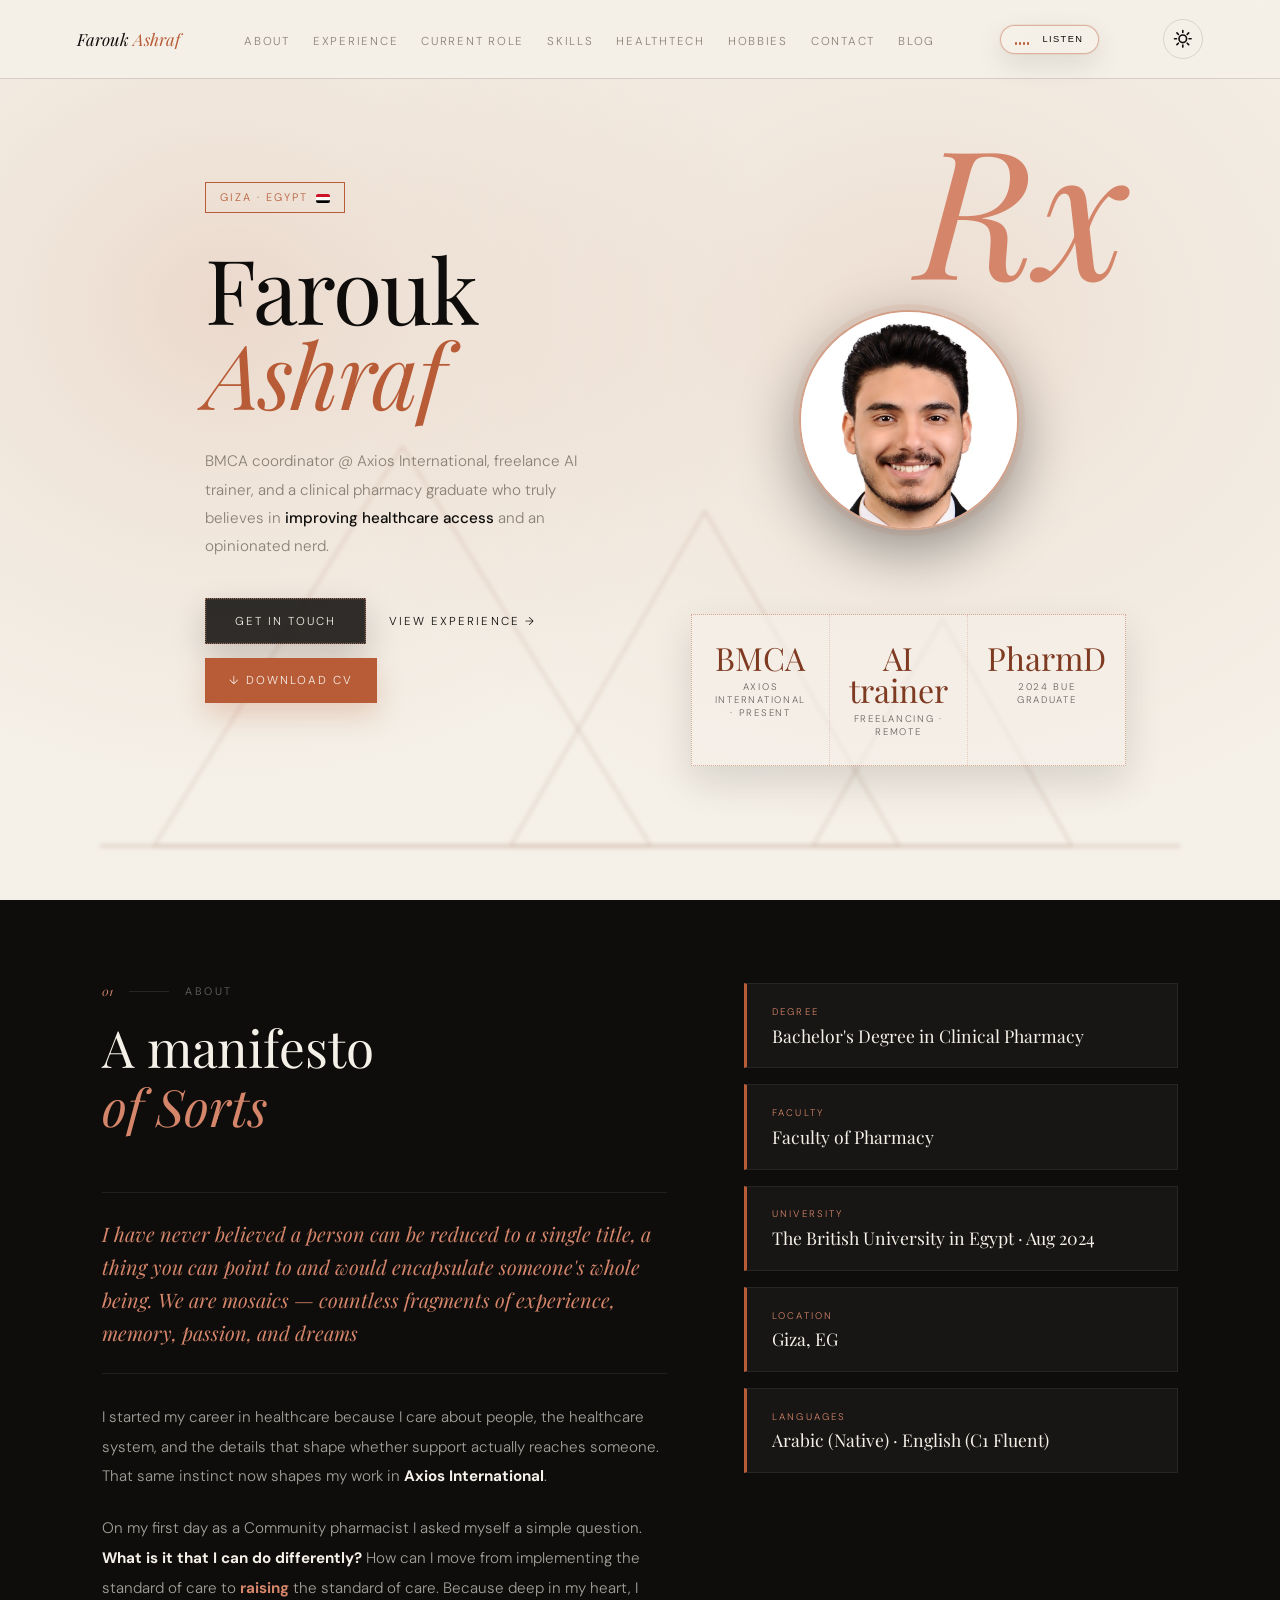
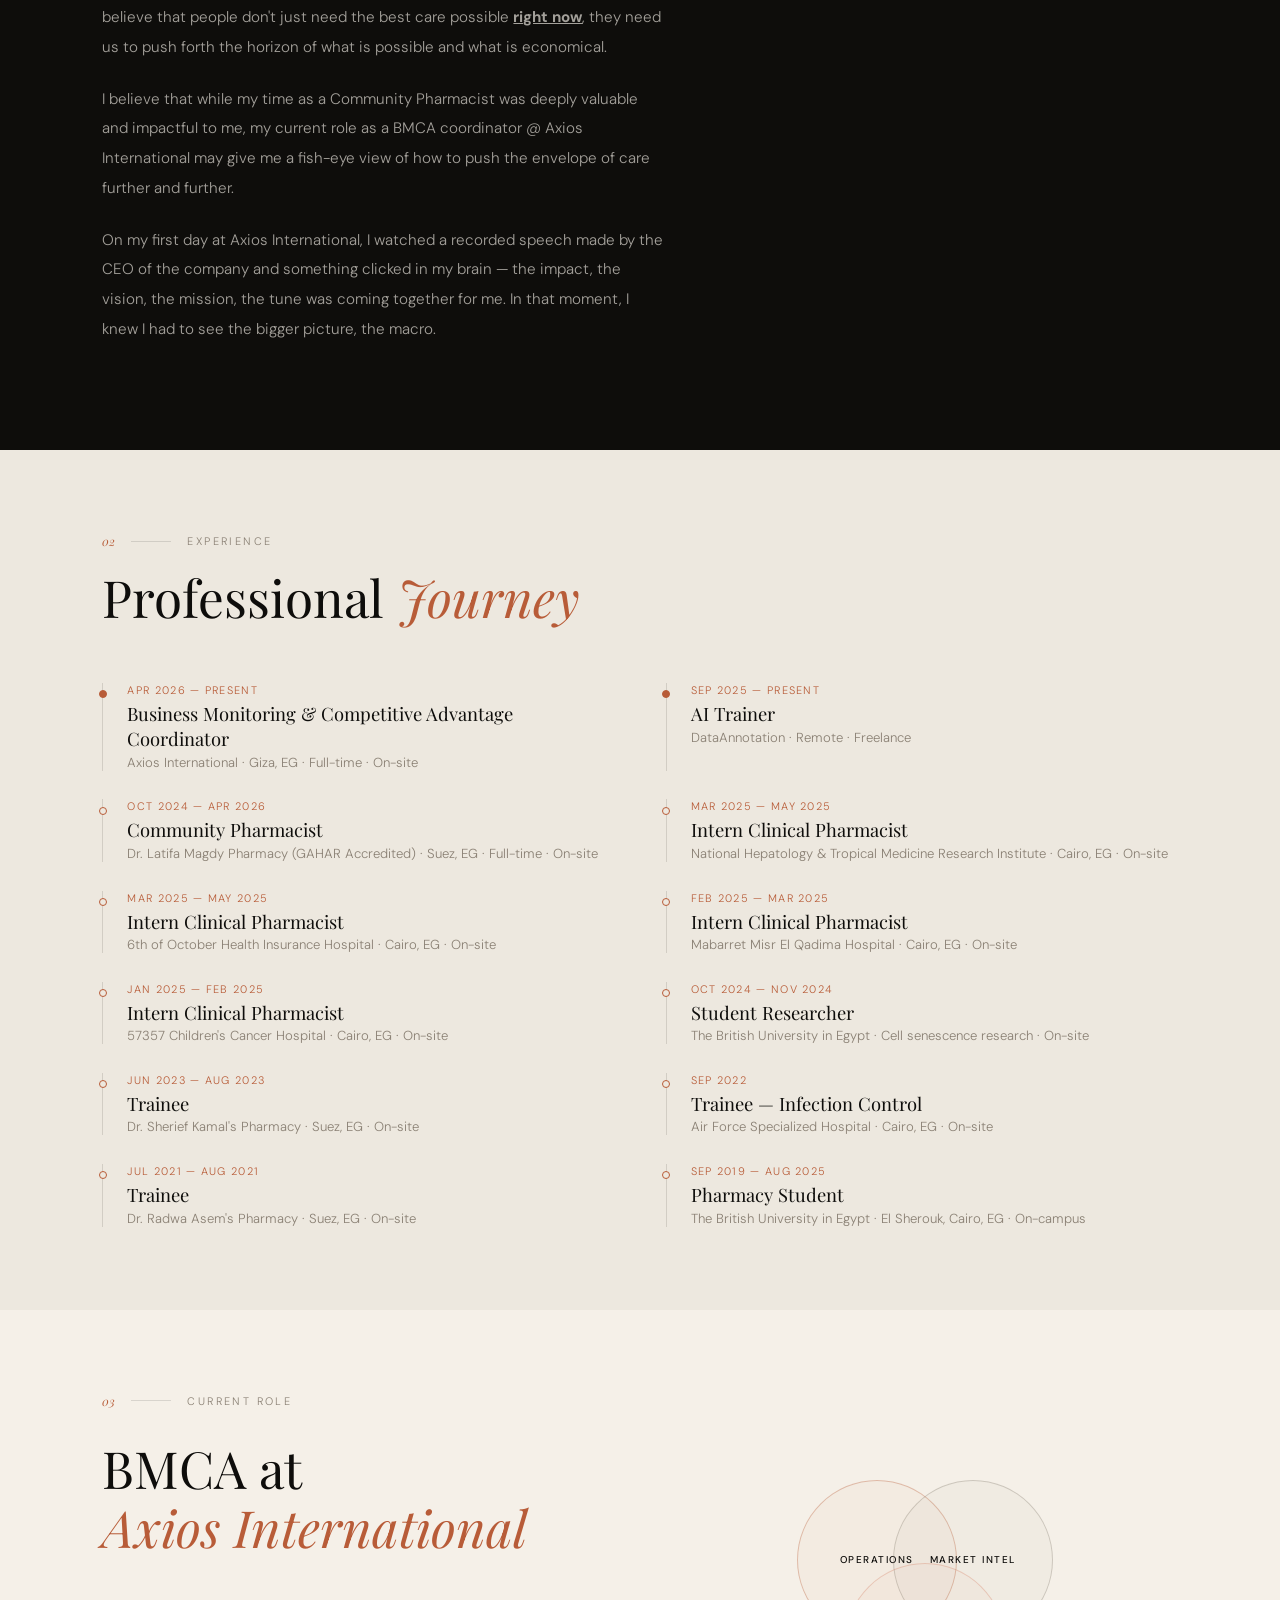
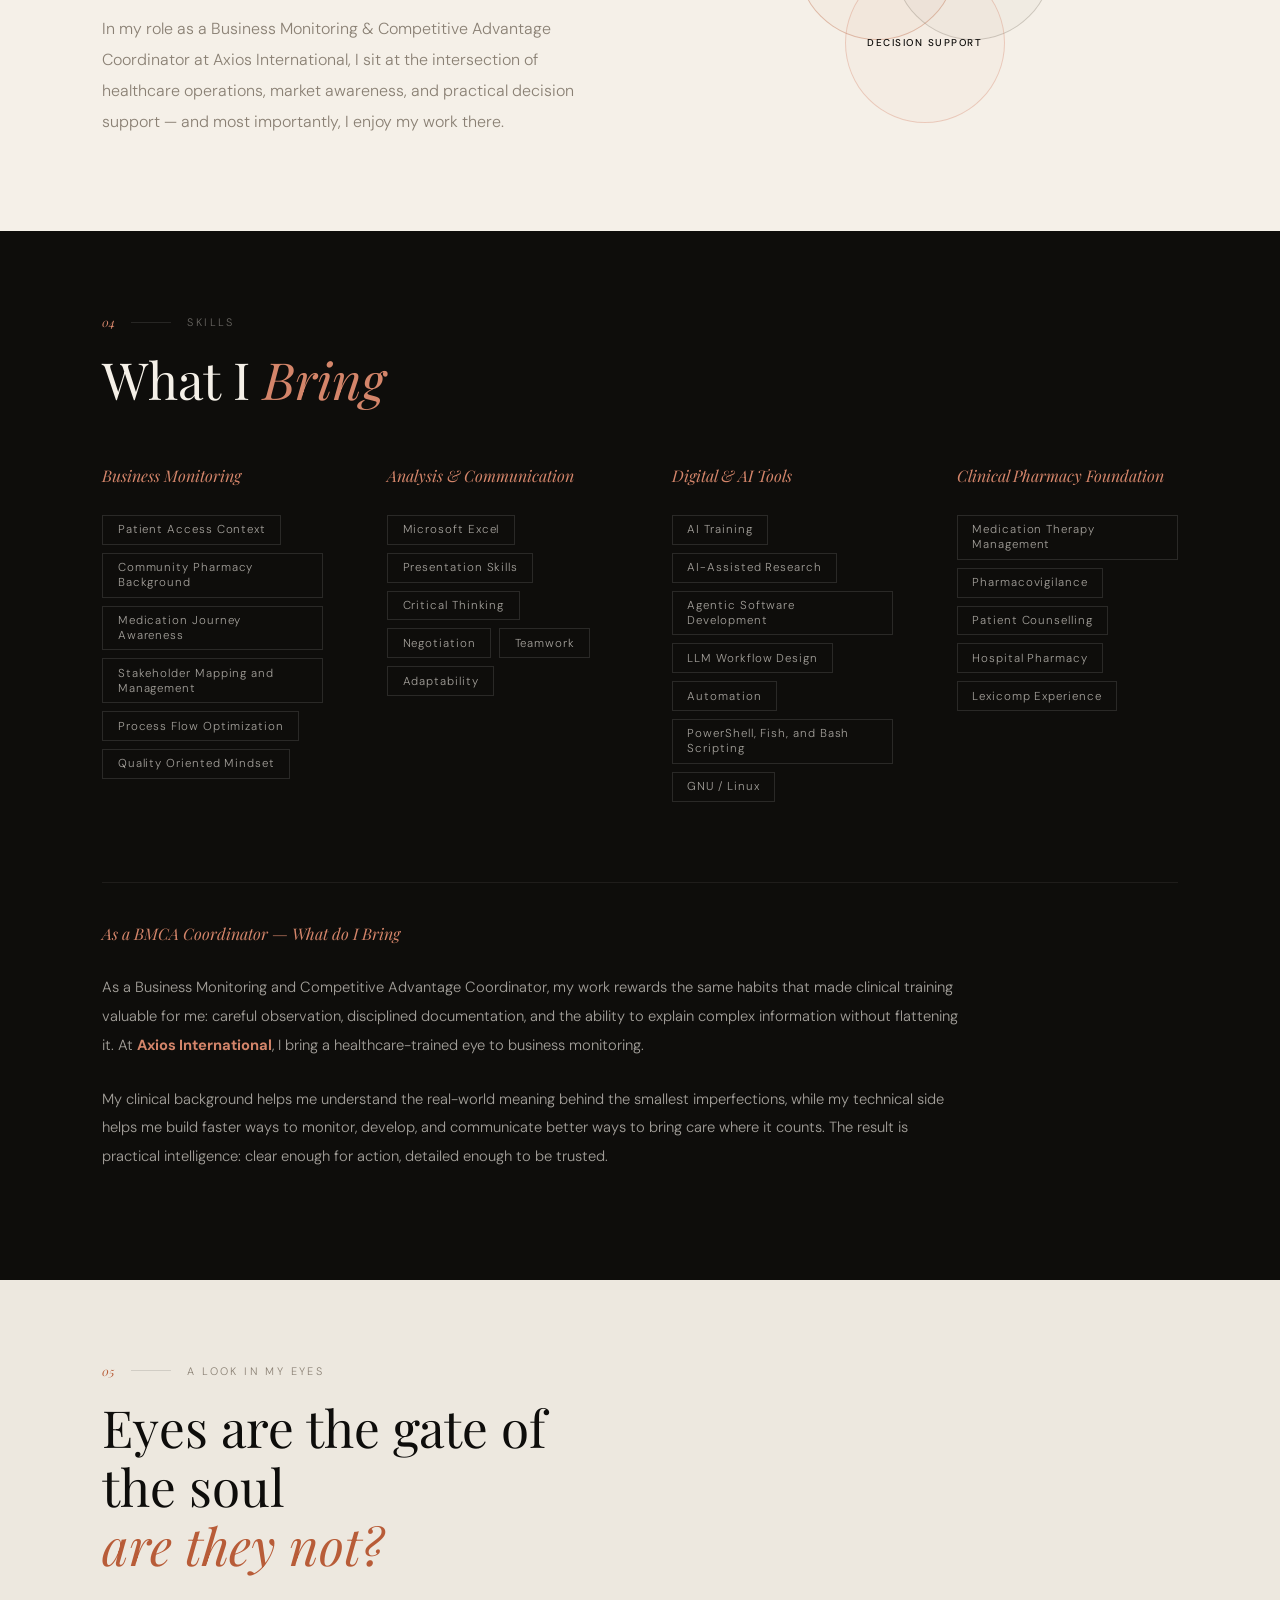
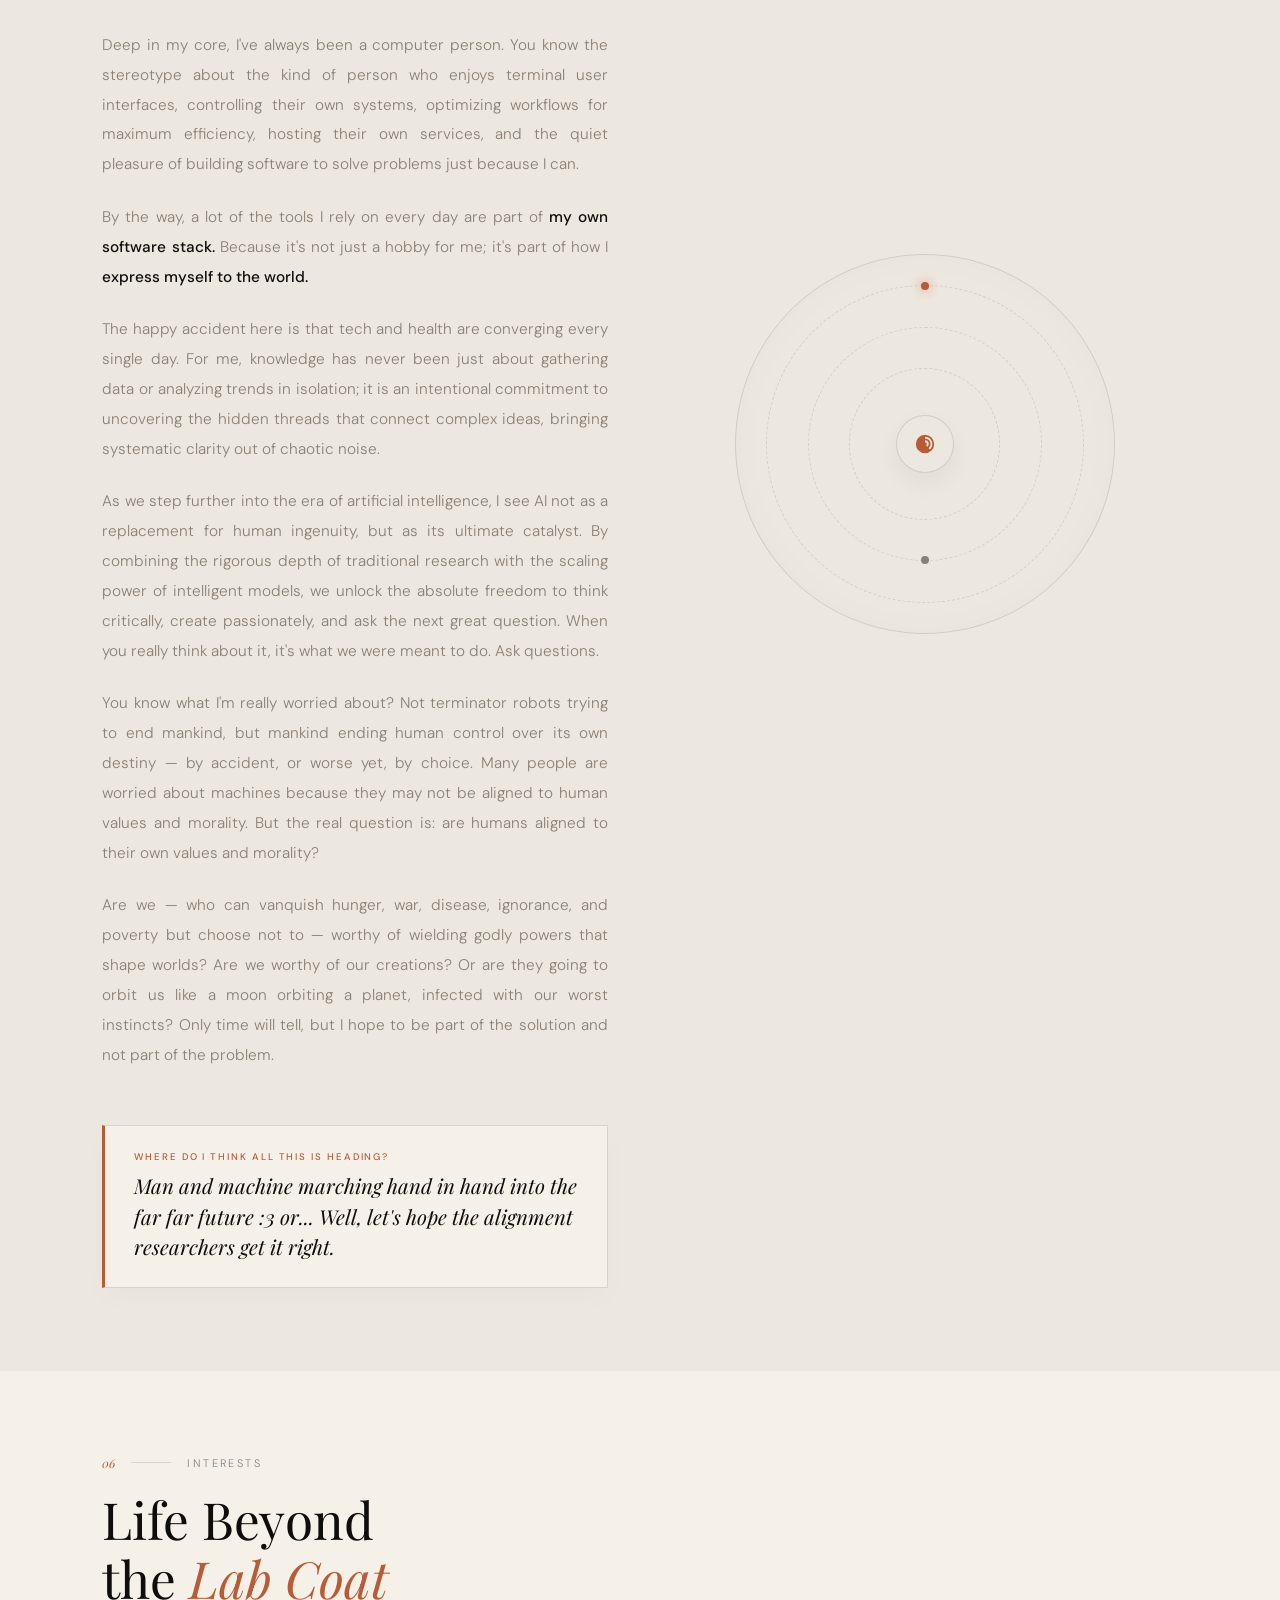
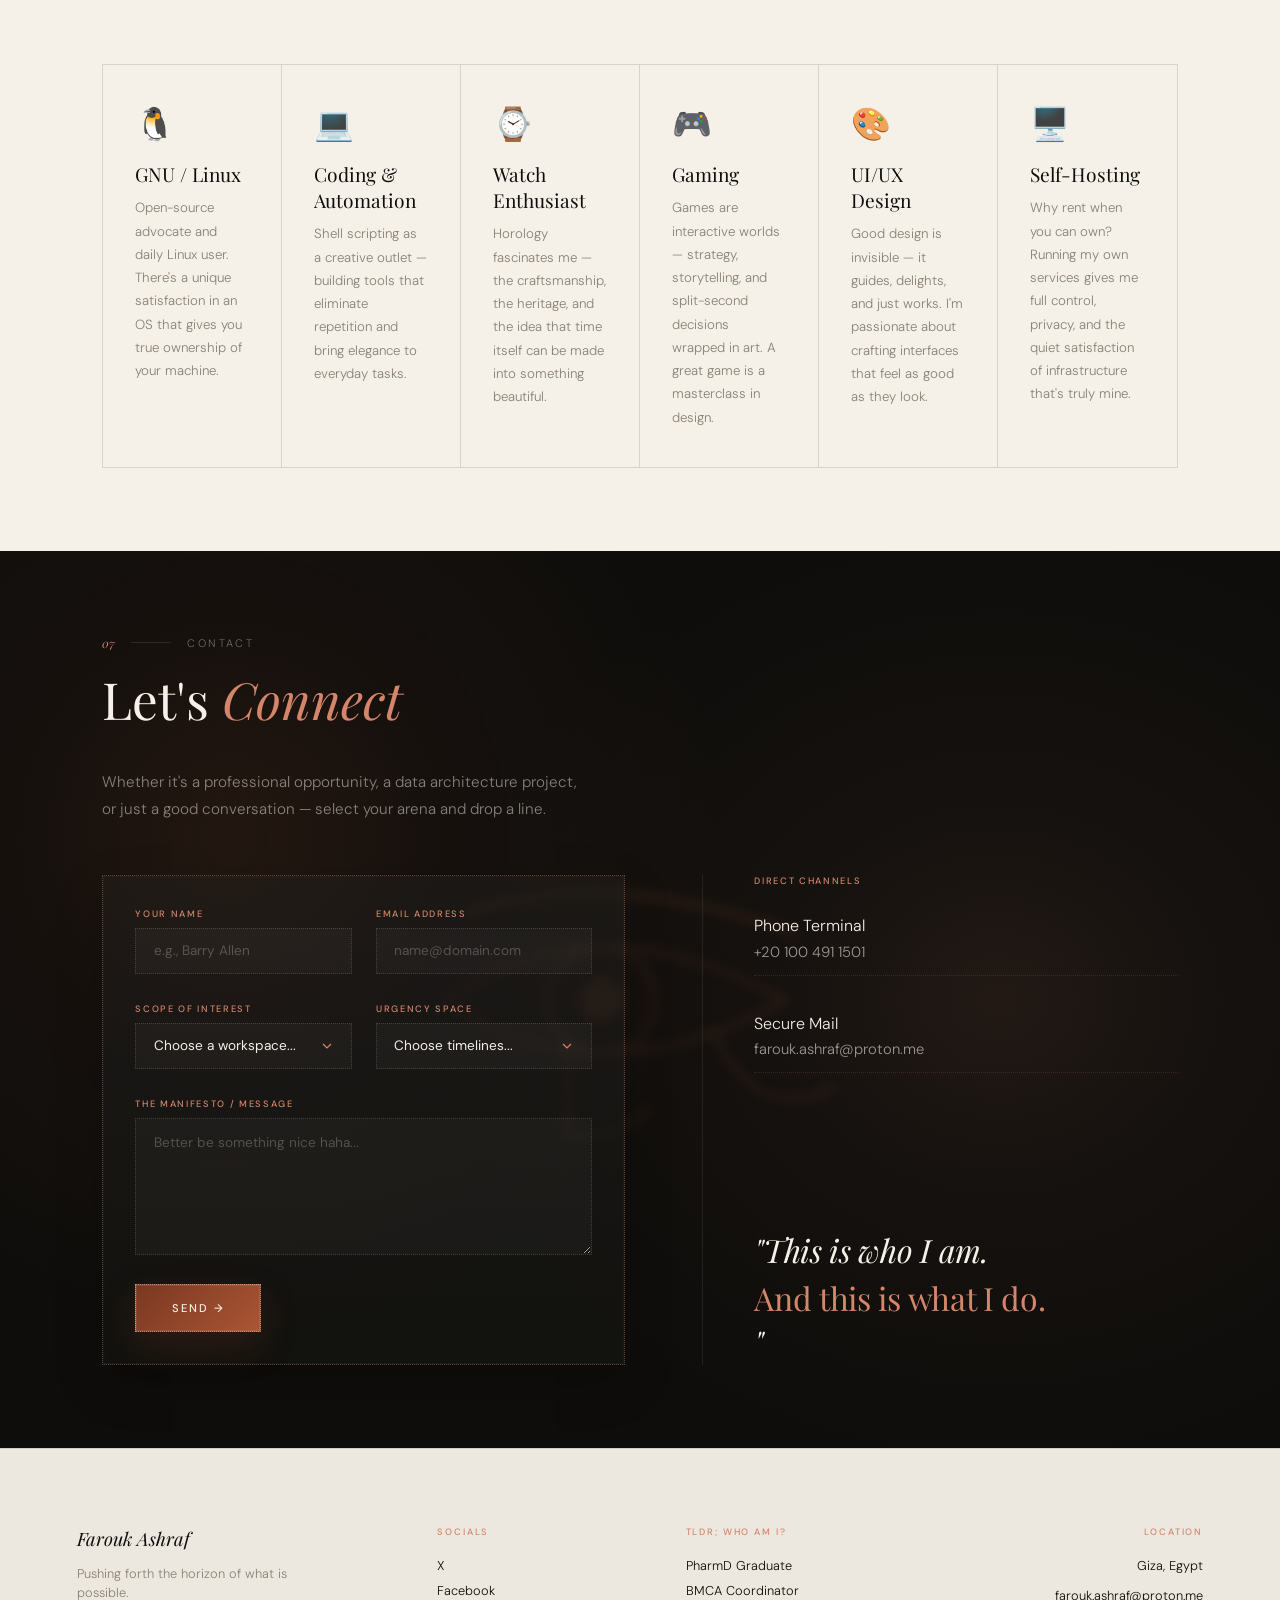
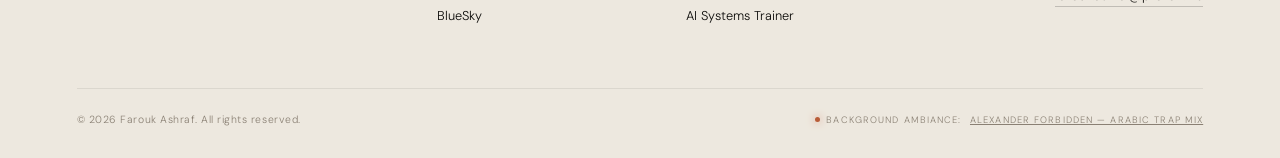
==== commit 92c1e06e: "Initial commit" ====
--- a/index.html
+++ b/index.html
@@ -1,26 +1,44 @@
 <!DOCTYPE html>
 <html lang="en">
 <head>
-  <link rel="shortcut icon" type="image/x-icon" href="pharmacy.ico">
-<meta charset="UTF-8">
-<meta name="viewport" content="width=device-width, initial-scale=1.0">
-<title>Farouk Ashraf — BMCA Coordinator</title>
-<link href="https://fonts.googleapis.com/css2?family=Playfair+Display:ital,wght@0,400;0,500;1,400;1,500&family=DM+Sans:wght@300;400;500&display=swap" rel="stylesheet">
+  <meta charset="UTF-8">
+  <meta name="viewport" content="width=device-width, initial-scale=1.0">
+  <title>Farouk Ashraf — BMCA Coordinator</title>
+  <meta name="description" content="Farouk Ashraf — BMCA Coordinator at Axios International, clinical pharmacy graduate, and freelance AI trainer based in Giza, Egypt.">
+  <meta name="author" content="Farouk Ashraf">
+  <link rel="canonical" href="https://farouk-pharmd.github.io/website/">
+  <meta property="og:type" content="website">
+  <meta property="og:url" content="https://farouk-pharmd.github.io/website/">
+  <meta property="og:title" content="Farouk Ashraf — BMCA Coordinator">
+  <meta property="og:description" content="BMCA Coordinator at Axios International, clinical pharmacy graduate, and freelance AI trainer based in Giza, Egypt.">
+  <meta property="og:image" content="https://farouk-pharmd.github.io/website/Assets/portrait.jpg">
+  <meta name="twitter:card" content="summary">
+  <meta name="twitter:title" content="Farouk Ashraf — BMCA Coordinator">
+  <meta name="twitter:description" content="BMCA Coordinator at Axios International, clinical pharmacy graduate, and freelance AI trainer based in Giza, Egypt.">
+  <meta name="twitter:image" content="https://farouk-pharmd.github.io/website/Assets/portrait.jpg">
+  <link rel="icon" type="image/x-icon" href="pharmacy.ico">
+  <link rel="preconnect" href="https://fonts.googleapis.com">
+  <link rel="preconnect" href="https://fonts.gstatic.com" crossorigin>
+  <link href="https://fonts.googleapis.com/css2?family=Playfair+Display:ital,wght@0,400;0,500;1,400;1,500&family=DM+Sans:wght@300;400;500&display=swap" rel="stylesheet">
   <script src="Assets/js/theme-preloader.js"></script>
   <link rel="stylesheet" href="Assets/css/style.css">
 </head>
-<body>
-
-<div id="pageLoader" class="page-loader">
+<body data-root-path="./">
+
+<a class="skip-link" href="#main">Skip to content</a>
+
+<div id="pageLoader" class="page-loader" aria-hidden="true">
   <div class="loader-content">
     <span class="loader-logo">Farouk Ashraf</span>
     <div class="loader-spinner-bar"></div>
   </div>
 </div>
 
+<main id="main">
+
 <!-- HERO -->
-<section class="hero">
-  <div class="sacred-geometry">
+<section class="hero" aria-label="Introduction">
+  <div class="sacred-geometry" aria-hidden="true">
     <svg viewBox="0 0 1000 600" preserveAspectRatio="xMidYEnd meet">
       <polygon points="50,550 280,180 510,550" fill="none" stroke="currentColor" stroke-width="0.75"/>
       <polygon points="380,550 560,240 740,550" fill="none" stroke="currentColor" stroke-width="0.75"/>
@@ -30,7 +48,7 @@
   </div>
 
   <div class="hero-left">
-    <span class="hero-tag hero-reveal">Giza · Egypt <svg xmlns="http://www.w3.org/2000/svg" viewBox="0 0 900 600" style="width:1.3em;height:0.87em;vertical-align:middle;display:inline-block;margin-left:0.3em;border-radius:2px;"><rect width="900" height="200" fill="#CE1126"/><rect y="200" width="900" height="200" fill="#fff"/><rect y="400" width="900" height="200" fill="#000"/><g transform="translate(450,300)"><path d="M0-60 L14 20 L-40-22 L40-22 L-14 20Z" fill="#C09300" transform="scale(0.9)"/></g></svg></span>
+    <span class="hero-tag hero-reveal">Giza · Egypt <svg class="flag-icon" xmlns="http://www.w3.org/2000/svg" viewBox="0 0 900 600" aria-hidden="true"><rect width="900" height="200" fill="#CE1126"/><rect y="200" width="900" height="200" fill="#fff"/><rect y="400" width="900" height="200" fill="#000"/><g transform="translate(450,300)"><path d="M0-60 L14 20 L-40-22 L40-22 L-14 20Z" fill="#C09300" transform="scale(0.9)"/></g></svg></span>
     <h1 class="hero-reveal h1-name"><span class="h1-word h1-normal">Farouk</span><span class="h1-word h1-italic">Ashraf</span></h1>
     <p class="hero-bio hero-reveal">
       BMCA coordinator @ Axios International, freelance AI trainer, and a clinical pharmacy graduate who truly believes in <strong>improving healthcare access</strong> and an opinionated nerd.
@@ -43,14 +61,14 @@
   </div>
   <div class="hero-right hero-reveal">
     <div class="hero-right-bg"></div>
-    <span class="Rx">Rx</span>
+    <span class="Rx" aria-hidden="true">Rx</span>
     <div class="portrait-wrap">
-      <img class="portrait" src="Assets/portrait.jpg" alt="Farouk Ashraf">
+      <img class="portrait" src="Assets/portrait.jpg" alt="Portrait of Farouk Ashraf" width="684" height="958" fetchpriority="high" decoding="async">
     </div>
     <div class="hero-stats">
       <div class="stat">
         <span class="stat-num">BMCA</span>
-        <span class="stat-label">Axios international · Present</span>
+        <span class="stat-label">Axios International · Present</span>
       </div>
       <div class="stat">
         <span class="stat-num">AI trainer</span>
@@ -76,10 +94,10 @@
     <div class="pullquote reveal">
       I have never believed a person can be reduced to a single title, a thing you can point to and would encapsulate someone's whole being. We are mosaics — countless fragments of experience, memory, passion, and dreams
     </div>
-    <p class="reveal">I started my career in healthcare because I care about people, the healthcare system, and the details that shape whether support actually reaches someone. That same instinct now shapes my work in <strong style="color:var(--paper)">Axios international</strong>.</p>
-    <p class="reveal">On my first day as a Community pharmacist I asked myself a simple question. <strong style="color:var(--paper)">What is it that I can do differently?</strong> How can I move from implementing the standard of care to <strong style="color:var(--rust-light)">raising</strong> the standard of care. Because deep in my heart, I believe that people don't just need the best care possible <strong><u>right now</u></strong>, they need us to push forth the horizon of what is possible and what is economical.</p>
-    <p class="reveal">I believe that while my time as a Community Pharmacist was deeply valuable and impactful to me, that my current role as a BMCA coordinator @ Axios international may give me a fish-eye view of how to push the envelope of care further and further.</p>
-    <p class="reveal">On my first day in Axios international, I watched a recorded speech made by the CEO of the company and something clicked in my brain, the impact, the vision, the mission, the tune was coming together for me. In that moment, I knew, I had to see the bigger picture, the macro.</p>
+    <p class="reveal">I started my career in healthcare because I care about people, the healthcare system, and the details that shape whether support actually reaches someone. That same instinct now shapes my work in <strong class="text-paper">Axios International</strong>.</p>
+    <p class="reveal">On my first day as a Community pharmacist I asked myself a simple question. <strong class="text-paper">What is it that I can do differently?</strong> How can I move from implementing the standard of care to <strong class="text-rust">raising</strong> the standard of care. Because deep in my heart, I believe that people don't just need the best care possible <strong><u>right now</u></strong>, they need us to push forth the horizon of what is possible and what is economical.</p>
+    <p class="reveal">I believe that while my time as a Community Pharmacist was deeply valuable and impactful to me, my current role as a BMCA coordinator @ Axios International may give me a fish-eye view of how to push the envelope of care further and further.</p>
+    <p class="reveal">On my first day at Axios International, I watched a recorded speech made by the CEO of the company and something clicked in my brain — the impact, the vision, the mission, the tune was coming together for me. In that moment, I knew I had to see the bigger picture, the macro.</p>
   </div>
   <div class="about-cards reveal">
     <div class="about-card">
@@ -130,11 +148,6 @@
       <div class="timeline-place">Dr. Latifa Magdy Pharmacy (GAHAR Accredited) · Suez, EG · Full-time · On-site</div>
     </div>
     <div class="timeline-item reveal d1">
-      <div class="timeline-date">Sep 2019 — Aug 2025</div>
-      <div class="timeline-role">Pharmacy Student</div>
-      <div class="timeline-place">The British University in Egypt · El Sherouk, Cairo, EG · On-campus</div>
-    </div>
-    <div class="timeline-item reveal d1">
       <div class="timeline-date">Mar 2025 — May 2025</div>
       <div class="timeline-role">Intern Clinical Pharmacist</div>
       <div class="timeline-place">National Hepatology & Tropical Medicine Research Institute · Cairo, EG · On-site</div>
@@ -174,6 +187,11 @@
       <div class="timeline-role">Trainee</div>
       <div class="timeline-place">Dr. Radwa Asem's Pharmacy · Suez, EG · On-site</div>
     </div>
+    <div class="timeline-item reveal d3">
+      <div class="timeline-date">Sep 2019 — Aug 2025</div>
+      <div class="timeline-role">Pharmacy Student</div>
+      <div class="timeline-place">The British University in Egypt · El Sherouk, Cairo, EG · On-campus</div>
+    </div>
   </div>
 </section>
 
@@ -186,9 +204,9 @@
   </div>
   <div class="bmca-grid">
     <div>
-      <h2 class="reveal">BMCA at<br><em>Axios international</em></h2>
+      <h2 class="reveal">BMCA at<br><em>Axios International</em></h2>
       <p class="bmca-intro reveal">
-        In my role as a Business Monitoring & Competitive Advantage Coordinator at Axios International, I sit at the intersection of healthcare operations, market awareness, and practical decision support, and most importantly, I enjoy my work there!
+        In my role as a Business Monitoring & Competitive Advantage Coordinator at Axios International, I sit at the intersection of healthcare operations, market awareness, and practical decision support — and most importantly, I enjoy my work there.
       </p>
     </div>
     
@@ -263,10 +281,10 @@
       </div>
     </div>
 
-    <div class="skill-group reveal d1 skill-narrative" style="grid-column: 1 / -1; border-top: 1px solid rgba(245,240,232,0.07); padding-top: 2.5rem; margin-top: 1rem;">
+    <div class="skill-group reveal d1 skill-narrative">
       <h3>As a BMCA Coordinator — What do I Bring</h3>
       <p>
-        As a Business Monitoring and Competitive Advantage Coordinator, my work rewards the same habits that made clinical training valuable for me: careful observation, disciplined documentation, and the ability to explain complex information without flattening it. At <strong style="color:var(--rust-light)">Axios International</strong>, I bring a healthcare-trained eye to business monitoring.
+        As a Business Monitoring and Competitive Advantage Coordinator, my work rewards the same habits that made clinical training valuable for me: careful observation, disciplined documentation, and the ability to explain complex information without flattening it. At <strong class="text-rust">Axios International</strong>, I bring a healthcare-trained eye to business monitoring.
       </p>
       <p>
         My clinical background helps me understand the real-world meaning behind the smallest imperfections, while my technical side helps me build faster ways to monitor, develop, and communicate better ways to bring care where it counts. The result is practical intelligence: clear enough for action, detailed enough to be trusted.
@@ -291,7 +309,7 @@
         Deep in my core, I've always been a computer person. You know the stereotype about the kind of person who enjoys terminal user interfaces, controlling their own systems, optimizing workflows for maximum efficiency, hosting their own services, and the quiet pleasure of building software to solve problems just because I can.
       </p>
       <p class="tech-copy reveal d1">
-        By the way, a lot of the tools I rely on every day are part of <strong>my own software stack.</strong> Because it's not just a hobby for me; it's part of how I <strong style="color:var(--rust-light)">express myself to the world.</strong>
+        By the way, a lot of the tools I rely on every day are part of <strong>my own software stack.</strong> Because it's not just a hobby for me; it's part of how I <strong class="text-rust">express myself to the world.</strong>
       </p>
       <p class="tech-copy reveal d2">
         The happy accident here is that tech and health are converging every single day. For me, knowledge has never been just about gathering data or analyzing trends in isolation; it is an intentional commitment to uncovering the hidden threads that connect complex ideas, bringing systematic clarity out of chaotic noise.
@@ -300,10 +318,10 @@
         As we step further into the era of artificial intelligence, I see AI not as a replacement for human ingenuity, but as its ultimate catalyst. By combining the rigorous depth of traditional research with the scaling power of intelligent models, we unlock the absolute freedom to think critically, create passionately, and ask the next great question. When you really think about it, it's what we were meant to do. Ask questions.
       </p>
       <p class="tech-copy reveal d2">
-        You know what I'm really worried about? not terminator robots tring to end mankind but mankind ending human contrtol over its own destiny by accident or worse yet by choice. Many people are worried about machines because they may not be aligned to human values and morality but the real question is, are humans aligned to their own values and morality?
+        You know what I'm really worried about? Not terminator robots trying to end mankind, but mankind ending human control over its own destiny — by accident, or worse yet, by choice. Many people are worried about machines because they may not be aligned to human values and morality. But the real question is: are humans aligned to their own values and morality?
       </p>
       <p class="tech-copy reveal d2">
-        Are we? who can vanquish hunger, war, disease, ignorance, and poverty but choose not to worthy of wielding godly powers that shape worlds? Are we worthy of our creations? or are they going to orbit us like a moon orbiting a planet? infected of our worst instincts? Only time will tell but I hope to be part of the solution and not part of the problem.
+        Are we — who can vanquish hunger, war, disease, ignorance, and poverty but choose not to — worthy of wielding godly powers that shape worlds? Are we worthy of our creations? Or are they going to orbit us like a moon orbiting a planet, infected with our worst instincts? Only time will tell, but I hope to be part of the solution and not part of the problem.
       </p>
       <div class="tech-manifesto reveal d3">
         <div class="manifesto-label">Where do I think all this is heading?</div>
@@ -376,7 +394,7 @@
 
 <!-- CONTACT -->
 <section class="contact" id="contact">
-  <div class="horus-canvas">
+  <div class="horus-canvas" aria-hidden="true">
     <svg viewBox="0 0 600 400" fill="none" stroke="currentColor" stroke-width="1.5" stroke-linecap="round" stroke-linejoin="round">
       <path d="M100,200 Q250,90 450,200 Q250,310 100,200 Z" />
       <circle cx="260" cy="200" r="55" />
@@ -399,29 +417,29 @@
     <form class="contact-form-container" action="https://formspree.io/f/mvznvlkz" method="POST">
       <div class="form-row">
         <div class="form-group">
-          <label class="form-label">Your Name</label>
-          <input type="text" name="name" class="contact-input" placeholder="e.g., Barry Allen" required>
+          <label class="form-label" for="contact-name">Your Name</label>
+          <input type="text" id="contact-name" name="name" class="contact-input" placeholder="e.g., Barry Allen" autocomplete="name" required>
         </div>
         <div class="form-group">
-          <label class="form-label">Email Address</label>
-          <input type="email" name="_replyto" class="contact-input" placeholder="name@domain.com" required>
+          <label class="form-label" for="contact-email">Email Address</label>
+          <input type="email" id="contact-email" name="email" class="contact-input" placeholder="name@domain.com" autocomplete="email" required>
         </div>
       </div>
 
       <div class="form-row">
         <div class="form-group">
-          <label class="form-label">Scope of Interest</label>
-          <select name="scope" class="contact-select" required>
+          <label class="form-label" for="contact-scope">Scope of Interest</label>
+          <select id="contact-scope" name="scope" class="contact-select" required>
             <option value="" disabled selected>Choose a workspace...</option>
-            <option value="Commisions">Commissioning a project? Abshir!</option>
+            <option value="Commissions">Commissioning a project? Abshir!</option>
             <option value="Job offer">Offering me a job? How kind of you</option>
             <option value="Friendly conversation">Want a friendly conversation? Let's Gooooo</option>
             <option value="Other">Other</option>
           </select>
         </div>
         <div class="form-group">
-          <label class="form-label">Urgency Space</label>
-          <select name="urgency" class="contact-select" required>
+          <label class="form-label" for="contact-urgency">Urgency Space</label>
+          <select id="contact-urgency" name="urgency" class="contact-select" required>
             <option value="" disabled selected>Choose timelines...</option>
             <option value="Immediate Catalyst">Immediate (Active Project)</option>
             <option value="Future Horizon">Future Horizon (Planning Phase)</option>
@@ -431,19 +449,19 @@
       </div>
 
       <div class="form-group">
-        <label class="form-label">The Manifesto / Message</label>
-        <input type="text" name="message" class="contact-input" placeholder="Better be something nice haha..." style="padding-bottom: 3rem;" required>
+        <label class="form-label" for="contact-message">The Manifesto / Message</label>
+        <textarea id="contact-message" name="message" class="contact-input contact-textarea" placeholder="Better be something nice haha..." rows="5" required></textarea>
       </div>
 
       <input type="hidden" name="_subject" value="New Portfolio Alignment Intent Captured">
-      <input type="hidden" name="_honeypot" style="display:none">
+      <input type="text" name="_gotcha" class="hp-field" tabindex="-1" autocomplete="off" aria-hidden="true">
 
       <button type="submit" class="btn-submit">Send →</button>
     </form>
 
     <div class="contact-sidebar">
       <div class="sidebar-block">
-        <div class="form-label" style="margin-bottom: -0.5rem;">Direct Channels</div>
+        <div class="form-label sidebar-heading">Direct Channels</div>
         
         <a href="tel:+201004911501" class="sidebar-item">
           <span class="contact-type">Phone Terminal</span>
@@ -460,6 +478,9 @@
     </div>
   </div>
 </section>
-  <script src="Assets/js/main.js"></script>
+
+</main>
+
+<script src="Assets/js/main.js"></script>
 </body>
 </html>
--- a/Assets/css/style.css
+++ b/Assets/css/style.css
@@ -1574,19 +1574,19 @@
   }
 
   /* Scroll-tracked via JS lerp in main.js */
-  .tech-right {
-    display: flex;
-    align-items: center;
-    justify-content: center;
-    align-self: start;
-    min-height: min(380px, 38vw);
-  }
-
-  .tech-engine-tracker {
-    width: 100%;
-    will-change: transform;
-    transform: translateY(0);
-  }
+  .tech-right {
+    display: flex;
+    align-items: center;
+    justify-content: center;
+    align-self: start;
+    min-height: min(380px, 38vw);
+  }
+
+  .tech-engine-tracker {
+    width: 100%;
+    will-change: transform;
+    transform: translateY(0);
+  }
 
   .tech-copy {
     font-size: clamp(0.86rem, 1.35vw, 0.96rem);
@@ -1641,7 +1641,7 @@
   }
 
   /* Dynamic CSS-Driven Orbital Convergence Engine */
-  .engine-container {
+  .engine-container {
     display: flex;
     justify-content: center;
     align-items: center;
@@ -2790,22 +2790,22 @@
       gap: 3rem;
     }
 
-    .tech-grid {
-      grid-template-columns: 1fr;
-      gap: 3rem;
-    }
-
-    .tech-right {
-      min-height: auto;
-    }
-
-    .tech-engine-tracker {
-      transform: none !important;
-    }
-
-    .hobbies-row {
-      grid-template-columns: repeat(3, 1fr);
-    }
+    .tech-grid {
+      grid-template-columns: 1fr;
+      gap: 3rem;
+    }
+
+    .tech-right {
+      min-height: auto;
+    }
+
+    .tech-engine-tracker {
+      transform: none !important;
+    }
+
+    .hobbies-row {
+      grid-template-columns: repeat(3, 1fr);
+    }
 
     .contact-container {
       grid-template-columns: 1fr;
@@ -3255,6 +3255,56 @@
     margin: 2.5rem 0;
   }
 
+  .blog-content-body figure {
+    margin: 3rem 0;
+  }
+
+  .blog-content-body img {
+    max-width: 100%;
+    height: auto;
+    border-radius: 8px;
+    display: block;
+    margin: 0 auto;
+    border: 1px solid var(--line);
+  }
+
+  .blog-content-body figcaption {
+    font-size: 0.75rem;
+    color: var(--muted);
+    text-align: center;
+    margin-top: 1rem;
+    font-style: italic;
+    letter-spacing: 0.02em;
+  }
+
+  .blog-content-body .video-container {
+    position: relative;
+    padding-bottom: 56.25%; /* 16:9 Aspect Ratio */
+    height: 0;
+    overflow: hidden;
+    margin: 3rem 0;
+    border-radius: 12px;
+    background: #000;
+    box-shadow: 0 20px 40px rgba(0,0,0,0.1);
+  }
+
+  .blog-content-body .video-container iframe {
+    position: absolute;
+    top: 0;
+    left: 0;
+    width: 100%;
+    height: 100%;
+    border: 0;
+  }
+
+  .blog-content-body .media-embed {
+    margin: 3rem 0;
+    border-radius: 12px;
+    overflow: hidden;
+    line-height: 0;
+    box-shadow: 0 10px 30px rgba(0,0,0,0.05);
+  }
+
   .blog-post-header {
     border-bottom: 1px solid var(--line);
     padding-bottom: 2rem;
@@ -3382,19 +3432,19 @@
     animation: loaderProgress 1.4s infinite ease-in-out;
   }
 
-  .tech-right {
-    display: flex;
-    align-items: center;
-    justify-content: center;
-    align-self: start;
-    min-height: min(380px, 38vw);
-  }
-
-  .tech-engine-tracker {
-    width: 100%;
-    will-change: transform;
-    transform: translateY(0);
-  }
+  .tech-right {
+    display: flex;
+    align-items: center;
+    justify-content: center;
+    align-self: start;
+    min-height: min(380px, 38vw);
+  }
+
+  .tech-engine-tracker {
+    width: 100%;
+    will-change: transform;
+    transform: translateY(0);
+  }
 
   @keyframes loaderLogoReveal {
     to {
@@ -3424,4 +3474,228 @@
       left: 140px;
       width: 45px;
     }
-  }
+  }
+
+  /* ── IMPROVEMENTS: a11y, utilities, blog layout ── */
+
+  .skip-link {
+    position: absolute;
+    top: -100px;
+    left: 1rem;
+    z-index: 10001;
+    padding: 0.75rem 1.1rem;
+    background: var(--rust);
+    color: var(--paper);
+    font-size: 0.72rem;
+    letter-spacing: 0.12em;
+    text-transform: uppercase;
+    text-decoration: none;
+    border-radius: 4px;
+    transition: top 0.2s ease;
+  }
+
+  .skip-link:focus {
+    top: 1rem;
+    outline: 2px solid var(--ink);
+    outline-offset: 2px;
+  }
+
+  .flag-icon {
+    width: 1.3em;
+    height: 0.87em;
+    vertical-align: middle;
+    display: inline-block;
+    margin-left: 0.3em;
+    border-radius: 2px;
+  }
+
+  .text-paper {
+    color: var(--paper);
+  }
+
+  .text-rust {
+    color: var(--rust-light);
+  }
+
+  .skill-narrative {
+    grid-column: 1 / -1;
+    border-top: 1px solid rgba(245, 240, 232, 0.07);
+    padding-top: 2.5rem;
+    margin-top: 1rem;
+  }
+
+  .contact-textarea {
+    min-height: 8rem;
+    resize: vertical;
+    line-height: 1.6;
+    font-family: inherit;
+  }
+
+  .contact-input:focus-visible,
+  .contact-select:focus-visible,
+  .contact-textarea:focus-visible {
+    border-color: var(--rust-light);
+    background: rgba(245, 240, 232, 0.05);
+    box-shadow: 0 0 0 4px rgba(184, 92, 56, 0.12);
+  }
+
+  .hp-field {
+    position: absolute !important;
+    width: 1px !important;
+    height: 1px !important;
+    padding: 0 !important;
+    margin: -1px !important;
+    overflow: hidden !important;
+    clip: rect(0, 0, 0, 0) !important;
+    white-space: nowrap !important;
+    border: 0 !important;
+  }
+
+  .sidebar-heading {
+    margin-bottom: -0.5rem;
+  }
+
+  a:focus-visible,
+  button:focus-visible,
+  .nav-links a:focus-visible,
+  .btn-primary:focus-visible,
+  .btn-ghost:focus-visible,
+  .btn-download:focus-visible,
+  .btn-submit:focus-visible,
+  .theme-toggle:focus-visible,
+  .nav-menu-toggle:focus-visible,
+  .audio-visualizer-node:focus-visible,
+  .btn-popup-play:focus-visible,
+  .back-to-top:focus-visible,
+  .blog-card:focus-visible,
+  .sidebar-item:focus-visible,
+  .blog-post-back:focus-visible,
+  .volume-slider:focus-visible {
+    outline: 2px solid var(--rust);
+    outline-offset: 3px;
+  }
+
+  .cursor.is-hover {
+    width: 18px;
+    height: 18px;
+  }
+
+  .cursor-ring.is-hover {
+    width: 54px;
+    height: 54px;
+  }
+
+  .yt-audio-frame {
+    position: absolute;
+    width: 1px;
+    height: 1px;
+    opacity: 0;
+    pointer-events: none;
+    overflow: hidden;
+    left: -9999px;
+    top: -9999px;
+  }
+
+  .term-line-prompt {
+    margin-top: 1.5rem;
+  }
+
+  .volume-label {
+    font-size: 0.5rem;
+    letter-spacing: 0.1em;
+  }
+
+  .footer-track-link {
+    text-decoration: underline;
+    color: inherit;
+    font-size: inherit;
+    margin-left: 2px;
+  }
+
+  .blog-hero-icon {
+    display: flex;
+    justify-content: center;
+    align-items: center;
+  }
+
+  .blog-hero-rx {
+    position: static;
+    font-size: clamp(6rem, 15vw, 16rem);
+    opacity: 0.8;
+  }
+
+  .blog-read-more-muted {
+    opacity: 0.4;
+  }
+
+  .blog-post-hero {
+    min-height: 50svh;
+    display: flex;
+    flex-direction: column;
+    justify-content: flex-end;
+  }
+
+  .blog-post-hero-inner {
+    max-width: 800px;
+    padding-top: 6rem;
+  }
+
+  .blog-post-title {
+    font-size: clamp(2rem, 4.5vw, 3.8rem);
+    line-height: 1.15;
+    margin-bottom: 1.2rem;
+  }
+
+  .blog-post-meta {
+    font-size: 0.72rem;
+    letter-spacing: 0.1em;
+    color: var(--muted);
+    text-transform: uppercase;
+  }
+
+  .blog-content-container {
+    padding-top: 4rem;
+    padding-bottom: 6rem;
+  }
+
+  html[data-theme="dark"] .text-paper {
+    color: #f1ebe3;
+  }
+
+  @media (prefers-reduced-motion: reduce) {
+    html {
+      scroll-behavior: auto;
+    }
+
+    *,
+    *::before,
+    *::after {
+      animation-duration: 0.01ms !important;
+      animation-iteration-count: 1 !important;
+      transition-duration: 0.01ms !important;
+      scroll-behavior: auto !important;
+    }
+
+    .reveal {
+      opacity: 1;
+      transform: none;
+    }
+
+    .hero-reveal {
+      opacity: 1;
+      transform: none;
+    }
+
+    .page-loader {
+      transition: none;
+    }
+
+    .cursor,
+    .cursor-ring {
+      display: none !important;
+    }
+
+    body.has-custom-cursor {
+      cursor: auto;
+    }
+  }
